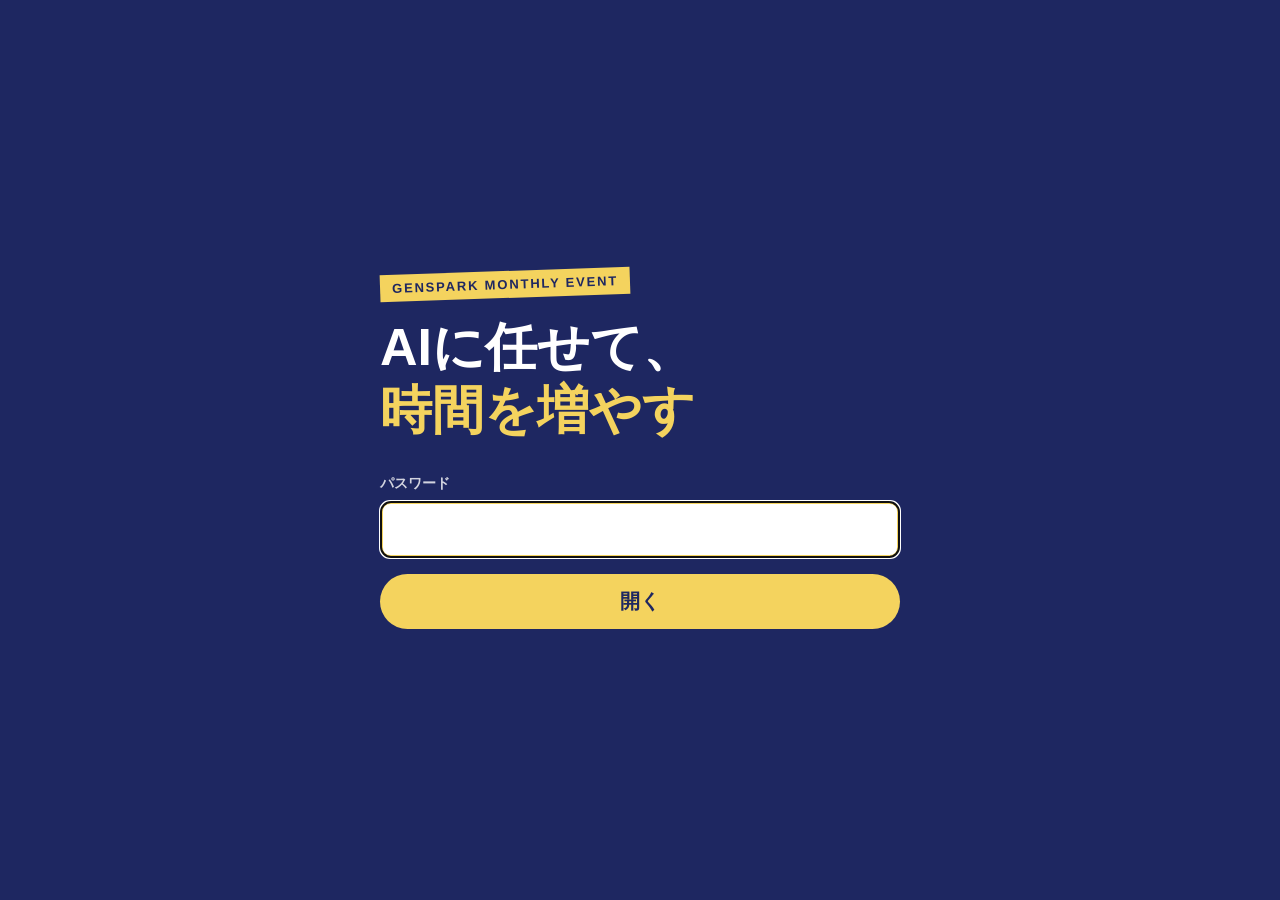
==== index.html @ a87f59c0 "Genspark月例イベント登壇スライド（パスワード付き） Co-Authored-By: Claude Opus 5 <noreply@anthropic.com>" ====
<!doctype html>
<html lang="ja">
<head>
<meta name="robots" content="noindex,nofollow">
<meta charset="utf-8">
<meta name="viewport" content="width=device-width, initial-scale=1">
<title>AIに任せて、時間を増やす｜Genspark月例イベント</title>
<link rel="stylesheet" href="css07/deck07.css">
<link rel="stylesheet" href="design.css">
</head>
<body>
<div class="deck-nav">
  <button type="button" data-prev>◀</button>
  <button type="button" data-next>▶</button>
  <select data-jump aria-label="jump"><option value="0">01</option><option value="1">02</option><option value="2">03</option><option value="3">04</option><option value="4">05</option><option value="5">06</option><option value="6">07</option><option value="7">08</option><option value="8">09</option><option value="9">10</option><option value="10">11</option><option value="11">12</option><option value="12">13</option><option value="13">14</option><option value="14">15</option><option value="15">16</option><option value="16">17</option><option value="17">18</option><option value="18">19</option><option value="19">20</option></select>
</div>
<div class="deck-stage"></div>
<div id="gate">
  <form id="gate-form" autocomplete="off">
    <div class="g-kick">GENSPARK MONTHLY EVENT</div>
    <div class="g-ttl">AIに任せて、<br><span>時間を増やす</span></div>
    <label for="gate-pw">パスワード</label>
    <input id="gate-pw" type="password" autofocus>
    <button type="submit">開く</button>
    <div id="gate-err">パスワードが違います</div>
  </form>
</div>
<style>
#gate{position:fixed;inset:0;z-index:500;display:grid;place-items:center;background:#1E2761;color:#fff;
  font-family:"YuGothic","Yu Gothic","Hiragino Sans","Noto Sans JP",sans-serif}
#gate-form{width:min(90vw,520px)}
.g-kick{display:inline-block;background:#F4D35E;color:#1E2761;font-weight:900;letter-spacing:.14em;font-size:13px;padding:6px 12px;transform:rotate(-2deg)}
.g-ttl{font-size:clamp(32px,6vw,52px);font-weight:900;line-height:1.2;margin:18px 0 34px}
.g-ttl span{color:#F4D35E}
#gate label{display:block;font-weight:800;font-size:14px;margin-bottom:8px;opacity:.8}
#gate input{width:100%;font-size:20px;padding:14px 16px;border:3px solid #F4D35E;border-radius:10px;background:#fff;color:#1E2761}
#gate button{margin-top:16px;width:100%;font-size:20px;font-weight:900;padding:14px;border:0;border-radius:999px;background:#F4D35E;color:#1E2761;cursor:pointer}
#gate-err{display:none;margin-top:14px;color:#F4D35E;font-weight:800}
@media (hover:none){.deck-nav{opacity:.6}}
</style>
<script>
(() => {
  const D = {salt:"a1FBjMDdCu2146v8kVG2rA==", iv:"gxTK8STrik3hUiZM", ct:"AzX9qc5IRgq6IquRNAJ34In4SsbO4jMNXMp9yZJofMHM4SUHul6kMDeP3iqFh7zAsK/hkiRRPQtfEgvNDePWHXXth3qJ6oQDYRVVAcEWpDvYN+VV031hxsknoteodsnD8VFTiapNuLGRm9NlCoMRIhVQkTzBtXEhaQM/0x15Tip3fDv0BznYjJmP4kmcrzEqDfyaJR0sSpHvBl7NJGG8Tfj8Gjz3+ZQYLSoodkeoWicoM9UlPxsafqVuCXsAJOB9Qn/J9KuW18hgo1HAAxrQAZJbcsmkM6WKYO7yNCPC+oLGR8MTGtUAbvnrOKrmHHknYBlV+c8RCDBj3YIC0NHKOslh2VUoaeoLtJvu3FIcEwFBnUMVHI498BAvx8HBO3K3UzKVGd0ZtBTWVAwlRpaACFh/ko1upEJCBLv2wcRzRlqNnQZQdhtYlcNP+znmCPg9Mv24vmsX8VbyOydegKxx8GJ4Ef/nfRhKSQ079Tqp3xB7eH0FNaFpHNuj2ns/m2DwUenyTSPzdKWMoPGvr3of6fORrzPKGnn0M26qzZG4TyJIM8BcQjevs2Z/N6rE3xJrk75GjHi7C/I12u6Low7FX6Q4mLWrIzkslQDh22Fwa0kBbP9mJN5w5AMY3F+4fIHQ68byu+9M453nMijsZT6E0FtWfWTDx+Ldv0JPqPjCJ8vhMEFFQA7KL6txJ2vVdNlSBg7TW/t7S4HYMIboX4iPla485NvsE5UsR375SLquFZbGQd6/4ph3DhXuzXHAM/8rYPo130QrovN7s/[base64]/WcvRuNC5OhYVz7koIJNGTxMf2Xy2TRRAoiC2JeRPwz59XsDCDpHSx7QSVke0NQO9N9/ZsbMJOFMbm+qXJZ7nxjPUMNRYkjCtDm3/F46JSWj9+94ensYZ9dwI0pciWrOSIAY7Jn5qkIyTqBD2M5uK6FYlPdde+m3iLcLEtprnj8MxETsDJLrcs6tsVwyId0xX0n/l4kMzMpdASSETSCw8X7dMltrbalMfQAaPRUqQscwQWwmNJs5lkdF63qrNvLNm6JmjZqjnP0qh8ghE1eTeHkJrkuG7rw1Kfen05W58V3tz0M3p/jYPp4y7/BHdM7A6lbQqpQAaC5nZfE/4LbhyCpMdsaZkKmo4jwfnCBZxP85EcqM38Erm7no0fknsngOpXm1cxbnstcsKTXwRO2avgAUO0ptUCbgHC+mt8Qhl5UspMv01ukkFgwvJ6ugbHaKHeA0nnvJk4mLl0i2QyHxODCC8y+xO/kRrNS7qFoCtcdNbX5frW4ts90uqXgniHYZ4Jj0InuKvXe2klY+9E68zCfkybhRifR+lnJAO0/GT0XKkTiKTFyRLyQ5JoPbn9vfMxT422N4Tve7mYMc8ejamJjS/2CroSjMevDAoHQlZI0gCL25lpW9ccocrlQJgo8S9y3ak4/cWbS71ADkSoZ4DbER84bTv/MELFOvxlHbD3pakr/lL5PllFPxXIJlwkitGMemNvopBfbrQZBMHz0eKmL9J4PI5brdiyN8XdL25oPfJeCS2+zEa+xiNM3j8A5qFxK0AxQTan7YaXk+WIJ8jGJeHFIgQ9SVOp7GXX3WH2ToM1ctfgyBlH/u32MduTBL1EED06TX1Y60UyeLsda2Xk7+SEQq/M1gAnai9PVYttDd6otdVxIHGtR9gs1EyozU4tTsbChkhmZ55xEajyscW6Z/cuEno6snXaPDaHHpIkVZfwnr+EJndEg2Dwlskso/[base64]/tTqSnC4ZfxjTq3+KLDzQBYTqiisnQXab6fCSFPwdwujAISaahNFurEKWVOFy+FgpepIffxO7+kYUcikEo+IgoaXvt8qw+nmU5mQM/CHQPkEWdGFgfW+KGVnzmINjkFBl6EWOw4JfvQ1M7HMBUiaUCiNo3tg5KkMclYWJ7cg1dhQqI+wZlk8FUcs10+BpOCgwQUm4mwv/M9Ly+WXSGPXUzjYCeGzf+KDeOOD3/JNL/oMddfyi+/f0HNfhQsIXEcQi9kXCA8Q9/z7UnLvpmT2urE7CDHF2TMoYGL42F8fPpRQYCx838YTP9jAE0YovFrJ0fFqhOulHQGeBmV9/PRMDvU2i7QDhTGLT/hJXYLATRNI6a6ML5Xw1exMC7TWxE3mBo7obEGqT+P8VE+hSvJt0PJteYXojqvYtjkIqsoYWIzafeecI9EvpHSBqDyUup2y1LNfjiUKoCzEq+zTvQdv4O6EYKFh/yeL1d6vN2YHUt3VJXz7II6R69QLPQxw9tou1ZAoJsDdmEIErMLA5sWPfsxSnhbcUT/9lQe7NhhQDnYH5oJplE/0TSChP5v7bvxEbRP+uwkCysPpaeWyk4j90godHN8cmqO+RwXZ7t+tHhW1ndTmXeRupZbPpG03caMkdUV+J1aRhNTpNMn5UHKOQjNAf7sRHGRzJjRDkE3Dd7fn8cvgDy3KrHS3DK7TOmJseIttfFFGR3h9nr4P7d5BQkU/8Cy5AA/Px95fbGNEVEmW6+20hCY67dc31qRi0fey7dFh4CYD6Rmbh0HNGhhFTtwebL5qRUr24SVWn0t4bjaU+Jn7BniIw7DUgnmAUgj2rnL7TZrqrXvNxGxiAkjTsDbZ70ZwE5Hym7RbMxbHG/GGUk5z0XDlmqOGboWzIeZdYrCZdYay7hjj4LPsqLHRjBNuCqfMV/2H4JAus9jnBDsX5bJTkdQqrSvMxitN65znFxcCrh2V3HCb3fOky5u78ETGjfBdKZi78Svz9l8NKbBIIzwbHym/pd2QI8A/dhb5oinXZGkNDkj2cBLbfYijTjvccfls512NT/pNmOUCofHUrLLCzHW8vpbuSqoYmR2gu7VKrUESBA/w5hFnm+bapdvuBmJ5q1SJR93m+g3KIf5tj5f6YrkGySwPs/pxvQg8DtZ2X8VdlmpNsfSzJENOZNIqNoc66P80S1kftqVMeT318cqgb9bHrG8T5YMqn8KERxN8tR7+Px2CZUWGj/7Zbh3W4fJgXrfMYine30kYC7B+vR06G0ZeAl+6CcLkEMLiUtvRYMxfCgdaPvtP+zL7sLEFT4gxMkgevNUbI1QwaC52ozHsCHI+bbf/5FfVvVsytlKe89aFydV3hxCJY7hK0B6SD/+LkToPTbqOg8Yk04U8vJ8Bivs3mqsiStQwFL2FpFqIOCk2JBLSn6Om2x/hAJoNgk6ptMJj1EYXfv0DNEow5eWI/wE+9bu0WEvdToW7lHfGaN6M9sJwCtKoWLZLvzSVhPUu8Rb+ONNUZFE9Z2lA57USETT2xuQUCVVB39p3INpcyBciAw2Ply3OGnkUh9X9MJ8CoKsy0G/55B48UQwqnsliSUnZt/Pif6EaTCIMX7drsMVifGIMwPJ8ff4xQ6VBqCZ1zx+m6S0D7M76k8qbOis29xi868PzFyN3qmOpdHBNYUghx9olxzEsmn8/mZLCUKaEmbMWmI5hyvAUZJoQa61M76y/nSKrVNVOmh2LQsFBrZUq2ZOysJIt1UjCqC7TSFmmI7OwieuB53WRgf1H5SMuT4C7jf/xUpVgIirElsvdsam5nLxbPdwQrJHDJ011nsGpuUnZkVK64YZEgVszg3CDOW/sw/eznsZZBBfdcVXv9qYKJr2Pg2VRBfD2sbRI7I1XUclXKwErvWVAS/husCGNBkLhKgk3XQTsSzH7PINNMat1RpeFUf3wXw9CNJzIEUX+tiQBObyp4g9XSu9IKC+dxm57ly5SVGIOpoAm83iCK655RRcDYJrE/Y/W1/2Khc1Ti1rbiiRHmZhPEJlHWWvzh47mMsbz1SMwIZT+sy85TyluH8MBdacM/qx9U7mFf2Gw0u0GfPRDd7AXLDLMyQ3TQ/3l1mXjabAu3MGHUNsn+Bzmfl2Z5U+hOM6NGJNFkT4jEAWKX0gxiCHZqHI4+UqEuV1aQ3RO58yIM7JOiGJvtBLFaebI2lDgk2ccMk944/2UpVMrUq1jldmKAblLcqxeLGqg9mQg6v9MGuL3QIJfkvB4QiZscZTj5PaJi1XxlbEvvgUhZqyw1uCs/vjDighyNtvMpz50XuO002qHU3oy2xHJJVM5+7WhvJiRlvjKEYH1r+qBvspaXf6Xlh8BSQGNwnTleCzI7pnObQSmgn0DHqmU7H51IZSLU4pn5Hp2W9BhqzjluYM7c9EQoAAV9Ky+qOVEwrLYqKjLOmqyifU6AzT3yK3gCJfOfPNa0PuOEAcOsQDFpw5sbV/GOkQYlZPdEfVK5ExhLod2T2DE6vygAKJhWcuao/lvw0htMdeOHWmPafPPPPK7KOQJAk5EsANrvN1ChCQpC21QN92J5Bv1ifLQ5nNnA66M/hWuQb4yHM73RkhAV1ug9t0IV2LHARutTAEJCnfiPzXpEES1FKyE2YCLoKlfWZ+2zJrn40zgDcqCOMEGKV1efjXcet72GZo6pi7y4K+ckVNnshVL2r08lEaFDrcmATywbn5KsfTMN6dysGp9JPWonrAp8Rh/7LNbIRBkU8lMnqhWhq/2vO7IObqIiCtDn0HKnET/kk06ulZqe6nIvUjpznyRZRgWLvmA8DzWaxdi0GUUFI379cIEG5yr7q/[base64]/PsQ14Itywtaf7IBb0WTfliToFjzDqcKXm3A9sk4W4RngYTawpchQGL4Dv45giQq3bn613gkQmsr4S5+TV2W1nNari8ZldKo6/VDyTX4d4NIt/kjxT/7PC8tD2K/ZMOv5LrwMGGB++Bb3pR/LfR9MQhmBNtJkezExm/CsiC1qCFEj4/BRmlTPQXrBzkbe6kNn/Aaisk+C6PBeRtkTRFm7uTODEzvcNNL3/5UZHvos8fixLTuFH1+p6/YN97woC+NlleBw32lcrscoVjCTD1h4mTtATjp3PgwNhm0W2912NHROYgRQhZyn+fOR2MN6IxHTVajKu+8HgsJpyHoZIMFPQHb9ZxAD/hDSnalp0CjHq6FmnBXRf/zbPRbUw+STH3eWbuWCTeFV2hI0lR2lG2XtyS8M5Psiz3HaWHC71EskSerTiC6pYYAO4jEKp99D+aycPsElE/NIm69r/YVq0VuVMr+q9nC49SVwx79E6DRo4U7lkX98GUz6zXSv3m+oDong5odUO65Fh44caIE2SrOKFdQ8ZsdT0jIedOyPwyxbK2nGYzA28WHTDVR87IfWNDprHNLyOxdoXSALag02GlMwJ+fjfHSIjknBIVRP30NCRyieEztMjcAYZbqq1/DQMe4bqY6f+wYcG28JNGVSRALdfmrHW0B0aGUaeewQhqpEjhZmC7ORKKtvEH70jlO6Yy7WjJSZvRXN6UMAOXghR6zgBAEweK4KFn/fsh6dLP16XtEGsvgu7J7Q11eemkq9QQYHgmO9ut1TcbwQJVOZgzCZwoB9mmhQ2zqUhVrIrKP0oDh0k+1tVqSBAGTFJ1CONv28EwIFFh+tKgsIy4AgchimooD1T8JqH0Rwl8ksqq7jUQCarwSyiSK7uClUxrL4PW2DHTYA3RyiaxEBVj7KUquVY8lKfZ5HbJAkofVsd/TPeOyxaWajUFHvWiKscGPjndgbzNuMb0pV8cFdS3IWGPmvxNf8rFDMMRLhk2VW1QU1ZnFer9H+Q0dRl1gSIk/Fij5Cv8W6BpUYxqSTDAhjSpZpgI3d+avr8d9NRxYOhLU/npimu8ENtOcduvrb9/nxTVi7amYzg+cUajpf5CJ6X8HqCGoorZyqBEGnSkeMUYug0pH3CSRNMMC+00c+Z8keBj+QC7179BFeFBQoS9UxDJWX1SrunAqWZVRshGZdVQL16sTgJs5cCKGuw9ZH+/3vjDknNyvT+Iv/IGJA1GQl/ctl4sjvb9vPt+nOBWA3a+EiH400HeBjGzmh7BR7mKrusj6KODYZkRb1r1S8WbMOMD8AVbA8eVGraCoubivz8DD3qXzvsqDY8v20okrDnNL6gJaTDiI+otLZ/no8erpQmh5q4cSFm+32/SfG1tlErHgPdsSCSenKMqBhZHTWks0rRjwMXpExIUY2mLUH0zLIHvfDH/AdxinX50Q4ofje+6FBIgWbezIPlaxtMg153EIvMaXZld9S6Jbwf88kRn19AOGAYDwHb1GVJafmUionk9L/pmPAuPchMadi42c/7iXyAbyE93AvCiOeoIHC0tMYX9ze23IGm7h/S5oAA9iHfHSIjF5v4HSW1tHzP0K0rj1cUDo0ZydHeC3XT8Eq/w7sJhnTjYsYHJa8BaTOR0VJhj++dQAN6uMpV5gO76oxaG2fPZxG6oaYc2pI1CNGcNHOCJ6p9K2C8gLG7HTR7GDeHKUh8ncWw1L/BYICi7huuSYYZv4sBB7Jz9j/zhNJz7fgrW9rgIrKDayrGh7VeEmUKmu/byhUtAE0v1P1TTcaF6inkx3wjp2fqdWugLWKb4dTEkTL7ExGoZKM6M1FCT7J8jBrx4Ep9qptrMnYCGgXgrIVvVkAP5YTdEG2ZPskYobb0RS6Ht1eizRrOwv4XM/OI1H3Q4qFzWr/r8Co6+DRGiyqKsjrE4OTBww8ZXOq4CQEUri+UbkcPPvFyXtXt/5Bwjg9/C+tOp+AKktdZF08d5pAQELk5SiC5W4DCuFrgRzU5l9PuOs79PLV1Ail62ycn92avFkBPLodWo8uVdtfpjoVpPV45BP6/wiLk2TEMXT07QgskNIIuXCUT/HvPkJ0qQEqU4rRPApscpjkiJfYT3BIktzTSyOZlakIs2R2G9R0Jtg4+jqDXb/QMQ195syPLCVB5mHycvLO+YiK0amleMLzQaAh1FDj74f7NNZOiUgvtTspIQ3Ix/dOxLewFhj/rh131upoDgEn91yffMe4ZI3rEFaMY/[base64]/ZxlIOXyNUwvoesz7m5vXdenjip1P9vIltBRZjgZC1CqjidTREBdHPtTvk6OEPnwt8qwZJUSUSi41Ah6UF7axUkiQ9SAdb4BANljvfSJufbtM2K/qH+rucRY32oaOtzV10fQoWrzIEov0Ro+7ctraRSD5zU4hHRWx+LNxB05JOJt+bH2uArFIrnxppDObpmd2ZPld54nacJz4WvpHUQ1hMHvz3111bXLDM0g3brlGbnVVHCJnnG3W2G2HlKMmJfB5QQJ/[base64]/mvPAYhPIBb658ee3FK9HNHjxn0FMYeNuUoWXO2t7XXX2M30ZJPjpgw99lpQKuGZGrBKzehDq4eZj8YvQTLAoQFk3Y+Oex8go12bFGjpHfhnb1ZFJyRbrN225GbVyJ83FqJBs2WdKbu83uD34PKSiIevp22bNnVYBAzf64l1vn3oIuXwst6Q0nsQ2vUO+NapzqcJfU/9YlNsEd888jKbeAiCVHp3sJMYEZhbnWvltPdLSB93rIRdS9RgpTwy/S0eSwVUZuc2VQ0isiUEwOKrm37SI2V1WeXXQqALiTk0PUczVKFJhu5YX2Uq1yEaUCYC9lNgrXIEZY1XXYLmCFSWO9Lk5uxowSlFfwbisyORv3S6xRf7wsJGkYv/06Yu1Ts7+7xJTJK/Le+Q6vLoQnwwo+O4FUW04DfulWHipGaJ/g4lwEadM0jqe9yhwf3MIKpK3TO8axcfILLiyWqymwSxkVNGoYivnjc+V5RXizMCVKkyhoNUhricPC8KNzMc/U+0YvD1CH7RRVYWaGOu18yksyPIzsGVk9YrYwYwEOFG8sswSzV3HTi6NL0g5+AfJ8r5Q9BvNt9omxqUu06DdBXco5CeIUnjdX/[base64]/Dzv0rQE7G1E/tKaNp1iZ02ywVV1X6owz/TKiZsiXmgbBxMKa/1vqhUgXdtIP7O63HCJkOE04Wn2F4Gnb4QeDR22A6j5ztRuMh8D55oeaxP1j2XUdoNPtsuKT97tdk2qvGuzP3mR4aIUfXuVfRQ2C1h/g/nIKRzAuJl+LtpGBN37DtP0gmpj0mI5Eb/IrLnT2BLG8ca39I9OoOsTPp3kGj024r4fJkVN8hp8UodhC8qb/3cnqOjc5LuWienZ5MlKppUSOu+XLVzboxOni0QDRv0JncXWnc690DXTV5LyU+1+FoMh6mYsOgaikbtfS2FM1FrOPZ2hYeusfuI+7m2jUjHDdHtQ7eqKeBeQhjl+jEknBnXRT7221j7T/rxvziGlg5/4XjMAhqdA2oIYUuAO/[base64]/jIvuxVWBYdh+fcOUVknqBT2Zn74Uu573kABT2A37jfl3+kQx0HPUKXW2UT+xCNRgYXa/hqancEJO7lPC+7MbwlOdXDLTqI/tr+zx74LPO/Uqb157QzIzmkxLFOvTdYWBJgUsoHJjCXfvLXL8l0L5qcWCXQAp70cBdc0mIPYEyuRf08gCtBWa9/4w+JhHJo0PHFNr3tCL8ha+VDu0YLMfDKmQnL17JWSJGb2EFaqllYdfmLcmRKZFAsBNu43VuMOF5fSbrFeZjrZflT2YmNBlSqiP/tAfAs2LrhU6dUjnoru5+5olbOey3O4b/vQzAhNnx7z1qQnqfjBo7LbUPjH1Svt4MM54X7Uqzjxu1Elrh8rM7rurT5klcT7opi21RBWukqje5Tsyp9Q45MzmIbCY0iFHUcG05RupuRvO1U7Ykv/EkhsWTLj5LQobQL/eHXDYbXICdF7FKuCsOtticSuug81NSxmLuHSLF0eUNBQWzXFnBFNKCRQKcgag3sV/amUJ3ZKYB7vSbvc4ZV12OrYItqYKmw4LHJAGugin71lO3ku0nWyyyETLEUKy4eKwYfXF14QrHptrsajSsaaV+ddIw2oLbDs0hVuc0GLv3nOfunOVAQMdJV20pNoJ7kOzhXa8cbQpNg+/u/3i8acPRcdV3/4x3Zwnz79bg4sZxnb3dSxqWYPomZQBvJDL4RPZF0oWPpLwWO29GejiILsATTETcha08gJaZLp+rDZBThCR79UosqyQIOEm2ps5km9zQLuiLkEiF3xkxmATUhb0wDZmq+Vp/Gz3GsPfJycHuERZtmawicT21EtR6fUM/xxnlf7j2czIXODxwDeBD3jh0omntsh4K8fPd8Cftg9ZL1LFQey6Gj7V4Wrru187HiwrOrkcsYma/B/OI/zlpXHtpdZil5ztCUB3ZyTNO97XAhkY9nATrDfRIGvcW4Ppvn1bM1txN8XdXaFpqp/429as06aT/8jrPo89kauGjth6Q55ik/mVNdrqKBP5nwB/ih7X+7N54gshy7Xu+KJIX3/aHAtdPxklhavNikvJfWZWoXq4FrjuvgaNCsbQykcb7EEGRZTnJ0L9itLbAhyNXlRwlmf/SWiY4r2jEVC1VqJOeSjoWf2ZZH7d61Q7uOLOleqHB709n2qtRhYoERd+DXlYHZk43swDhmG1ajKIih1v2CtZgXtXcivv1wtC2pOMBV+Aul8bSu30J/d/MtfmMwL8YYqcl9VITlwg5iY6MOhoA7IhAa79IGNg5U+Y+61B1DkoGYz6G02IO6ENlwlzP75TYyJKr/xw2GXDaePiYr8aaVfiOKH9dPdDP2mlrfMOiDhXUlF+yZB8MvunQGjWNfbcVB3KwmYqeZL20Bw5c+m85w0a70UjoWRuYLWGMgTXwP3dPRVzjzd2F3BaoJR3FfHiPiIWZCjjghhLMi5eb2ZPfb+ZhDknSN1I2EzWMxmb659TxinTg7sbKEN1S92f81ciX/bzWxRR9BTyg4W4qxZUd0T3KXE0T9urc2PUk9zpaQoaJCQQP3N8CDs4vfgE5B00hDFW+PubXTXSksERqtvoV6ML3NA/ICvCIFERATPWmuqOBi00FkO71VH0uXyOVjIoVIRHL5nHEJQKDxDnNNEn/KtNCyKcI3y9RQP/KcVmd9lUGM9U6I1fUDYtZ8SEzpIvkiLBgq0jZDVoSEHMe2yPu2dqMCj1nQHAO5WEk5jgtJsT8jpr/M1FNAM2zVm/[base64]/mMg9axkJknxxj4YEtR9mk6+KuB6eV8ki6VMOjnAmQTGQbfGZNsh31K97QOGCP4VhCMQGBk4XURQOf9VK9WGicnIhLU7NUx5ydj0sGN30XQ8GCvYJca7Y3AXFvrvCB8STsnahWG9+V6XPm2szsQUfvHpvx/7gIchuZ+2ypY/HXlMMNwF5EZG1QUs3bgZcXs9EP0VLGiN/RTK8D+S/6m/XQg107USQN0nVgC2uGhH05fhzGmvZjMEHzdxqrejv44cs+HqkSK/zbN4fEw0JuUwbxCgt7iH+HAESFX6ecuOQrh6UvvIBMeEatoGNh1p6eNvqfZWAh020m7hB7AdGhNdwT3cO9XodEKntoRHkBR+bLNpZgXGK5DqDE+7Rt/ZMBRW8oYnqXJrx8cXK924P6NZ8u/HzNkK78KgmR2OPiEz0llFUNz9oWjinNYHjep3xPY0iOURnJKNfFA1wfeFpmeGq5/yZQkbyrJrTCPuvRm9CsAlgyd1rlmLMnL4oO4QXRyk8c0kmfXr0Alol3jCLLs9jNeWycvOSpc0iAQZWRJjNeepWLQcdZOdwJ0w78/3DCpfNWhzomu8OJdpgd3BPxek3WLPeIZJrdA+WIbmwWsl424fXX9ZPVa3GAZCN0TgSEBUGQax7ylEmlYAMhtIY6s22Jay2qrLkmrlfN1xKFRBiWQwAChsScxcLCWLGKyrRkE700g0bDQnEoMFgFAKl0bOchCG/YYvISa8LEUjtES+OqHqEcMEec1OI/lCv8BxtaPXYYZAEfOU9Uq+fPbm+s39jgGqsAwCxx09sRD1eUIavKkOkJT0HeKp34IwlUOfAb2K7TJINNp7iG0MZxXbVebSdXyzWLKu80ND0r+nzsO+6DI2bphhM/BMykT+iDS2IzbsvmH+38YI0osFNo4yjJfSs3/s6cjdOvzoZsGR+v3pKu9zFbK1OODNpuoy73bjdQpafV3nJrO6bW0XfsfJRjHdcxMSshLP8vQx9SxgV7MqlLgpAvr5VGCTH5qbnUIva1JGzPaH7cPuBh0dgXLwnQIpxfH3hiJYhaaPhKeKdd1h7PXfRAX1mkk+d91qE9TU8lW/wW7kruOOiP+PJ4TNT659gpkRuQaXHNougGmcWFCQTUIKfZiJd7afkddF9L480FdjMTeuidAoELFgNQQ1H7R/ZZcKyAhqN/AAIkne/vBQmanDGpJlbNNZ0jqWyil3p8esdGJFn7r/wwEdxtV/WqRxO40fDDkkfame2XY8ZFE+4M4GVuHHSPakIznMJ07O39qWRf820z9+m4/fStcDKJESvwhwmX5XeInvRYP0UIA+o/csgC9XHlHeKeWJFuzMVoOW3vVVo4EczbgyIVTDwLXzpRyir3V7ZYAqjSrWpp/tkE/WmOdM5dlCxkkSbWxWzFiQW1oohp9oFIyVNWaE77NSm/ft/[base64]/8HRpWRGsgLyBxiqY7hTsqGEoes8mB/gAT69N5GTxB5Rk88R+0pCN/dW/4w8nF+m6G6Lp5mu8uNXT8G+lR3b9rOg9Goz4hsSE1Jo8A9+FBKYqRRchLW6YaO35IqXUlAQan1k6gRJL/ZVcYcwh+LREHKArLVoX+aS9AYeQerloXkgPato9mNi6klXj2K7TR4JCPn2RkdnrlpiyP7iu0gHHmE1rsKunSpJlZ86KrdgXia8/9p/m5GOqd8l48ykJFrW0iQMO46ZDr2gNTE3Ry/MHvlv2ZwXTAzWkxEdIwNhaxkfZ4i1/iEjX6jLzGpQcyzFuoF6smyZiMWjNG6XvskV9P2rM//nwH4yAWSRWZ9y+mNA7OOhxUBN04FqczvVikjM1PO+fl2xxQRq8hQjAUd/QqFcEEXMEIUus3qI+xK0cZAtzju7xgL9uYrld8T4/YBIpht4zlNQw2JVHI2gsfP60zjmuzjD/pSDONE8GAdiB9PsRQtbU1t2ShUuqqZb705bRnk8EFqkx2JuTtOaj2kkAHoIU8bj2+J1wTd/FCLNZNlZ73DuWV2XDsDeFV0UjR7/hlnmgRt6pafmy9D2Y4IRLEEYUQvLCTsM9f5VzPTuu/g1hcD/mxoNtQ66fDN3aDbzbB4Kz4u4+uImnSRMSTAioWdHP1Vgk4g6VgcFkycTqocEnHmguthtijBppFKCWywp2dezyRhDbsXVqcNdposIItwenizFsGm/P1aHbPheqcd0n0MigObxOSnpCy9moKdtnL1uxy7NQPzlXWDYoTfWGL6Uko47KegR79NsQHaYdHB6kfi49G4OGEnqfX4ExcBz0TtdKxwcG2Igb7wF4W6f8WmeKZVb+TBUuNlkstgVWZy3q4Mo+ip80T1Ws0cTiKvJFFnNXaq1R8eiaOacxyf+wBKU/zEm0nCY8y/OTTEUmJlY4u4FeRO/[base64]/0rWG2W55f76j0B5QIM17NuRVfwcLjPQD8cVdA/bw3Pjqd5O5LKX5TpUWQtsgt2lHWH0tJB6BooVWJ/Tx1Vnxuj7LVzd1MG2DksdMTIHrz1Cqh1Ht0gahfM4FEvK9RIVcIZBUl9871Fhw9Idlxy0n1fAsz7iCq8Qybil5Y/leLCZ9BVoo1NPjJJcwj3rjVwdvc8DCQ3OHK6j/Y5YOEKfva239Ouy2EJWa/F1biEvrICPU2N0DsizoFlMZcZy+euZ5DA9RUZfmetroiFBo3s/8GMvMaMlORDF+zUYS1HMBAb+WLG9JmTkQ7Ip9EzMimEZ1+d6dtyMlG1UQmyQBMc7TXds+CAGUvO/6Jibg3WbI5ndEd+Tw/3Ss4+WqWsrwQIFyXQTOwoBc0JdFYYplyri6TChxKnvXBmPt/XwRDglwBqX2Zsbaf+63E21pzHnJixIMGvCzu0ncjOSyk9ZLD2FM/PUd3i5j2HGjgKf/N1ua3o6m2InmJqqc5/Js0FgqPVQ1MlWTNeAJiNnOdq1zbIiVuKRFzL1VVOyxekTcggzxngOgPtEgtyyxGzk28+LWm+eo7XmKH+C6rYeneE7hfhn7BVlDqI9md0fHI4Qoovpxk5BNtIJ6tWflXPUJqtZDAVjaKTNTZx+tq2HRwRvX91nSSBJd9UZHUhiHNlU1WDdE7ZOIlbVK2lRcRBdxrJ//[base64]/v72ud/NQinC8ud/PadS1k6ZYb/2qsgZpf7I8cjH7WUE+FM4VA8Fq6esC7V/s/pdOn+AX9iVop+KVduTK8ahCx5QY3fKZLjVgw5F+k33n40PZLJi5bpVNBqx2GXrWzeKRl/Dzrl/OPohUun14i6nEDK+tGZ7ft0BRTJN1eWUvP+SuuzTK911tr3/RY8wQ3Tj5Z4fsMWnK71gO1JDndjEU7Zn/q6ACKkSsMIPVPRMMLkDSRlOqgqYX0D+VU6iRNjTTjmjndsHBUojAXmoufLVDZxNFXikcxe8xbEni2sdalk9ow35k9iSiYprJOjMd48X75vQjrF3F/F1486z0q4zvVsjPsSPvZTtSFT0mNEP2tJ0zGoHytklGss/PLy9Ru322xW4p8wsszbOMC6ttAH6A7CvVL+AyQFCDwNSbBqxBpsfpmByAbFqsMv9PfYJW2Hwe9WJfikdhzqt8UUAUDu4F/6pi3tqgc0zPYdlfvkNR9sdHqZxT7aQgbWVbiTxiEeXB889VNtFeRC+UIrm62oX2xRYsbjdmq+0co/72xXiMu3FVTeyhymRLAvDbbhByGRvCCIfG+50vh/[base64]/IGSbC+bpydzMcVdeti7s6YKhpr2ftSUhN+1l+9Nt4Bx2+5LCidsSFgOrjlzZYgmaUZdSC4WFyJYWJRKPL3aiYnfpoAsyEhk2Z+IOucRWiSwTge4Qh+5lNlVxlh1uL6wp6wl66GBxWPpOK6QeTCoxtAqDDj5ChS2tWLW8WfXjcaY7dIK/OiH8b8XbQyquzyJDAmUHCN662OPuCsoV5vsIUt6pRNx4tk5dlVLeTP76thcRX29Q1m5QXqV7e//GeAQgFCn0+cvSY3Q3RuYfuMJ+cTEfPYoJbHMlNl3iXQ1EEKrg2wTVmH+TppMeFBdzd0AyU7pL7V6Kenmxt7t50vkRm3FWsfWIrX5d4IFBRBv+1vyrrJRV/FNtWWMJTRz9A2SwNx39QqtZjgwo5am7MUzi7Zg2nvrMhPWORX69KBwfQtuXO4HuqGm1bLK8xkC+390Czu2BZu1j+EGQ44GXhCgmynuxPwVXxaJxgcvLAbbP/CcWIwR32K0OF1UskSMYIlv5xH6s8PAwrPa0UJW5QFTov34iEVXecO4VzcitvwhGm4Ep1U/XQYMkpiX3JBfoSowtYdHpZq6rNwoyXztL1WmJvr7+2JPeSKjm8t0KQFLpyEOhBdEcj8rOasQ0piHNGkxYBL/EtDIe+3y9VRAWQBHNnpC5MVk50cOPPYgtIygDFBsmAUk9PsHwPn803tW8yPfn8dOwM26ALm8W9fcr2rsKYLNpENHrVoFiu8RVGR54Y2hWxgk1IJHgknYK7hN14MuP7dhdImm8zklkxCcjNLPAtzszFF5CpXXYgb5EAX1TWRetSFkhqki+omkB/Pu0fEDCMDewF81RQQ5XXTe2VVHVnA6G2wuR6CEkNbBjFb/i9H7VD/34TzuLNwHvclfGH1sTrDzEy/TjEDw/d4YVn8E/aknxJNDeQVMWk8ob6c4Aec1kQCRa/4aCQl9a+gzGF0XQtD8SU2xNT6+hidXFNcaXl3fZJslDbrHAC+7puQtuE/3guR8emoJDmAbc7GGfpOULoEanaZFf44rtJxKUz+ObdPtz+rHS+uC5KxnIMLg2N9KccHk8M3LUu2qqPPf16OKWLURW5DZABJpPsC+rgxOqewTv9usx5mf3lmonauG0vKXCEXsaXn1U2oVmI9oJvL/aqqbizF1QhzXN8DOGlqcNRmgub6Gj+1VYvt5CHgh5yy1U0HUiM9VYiStMnE+9L8j2yHU/CTCFSosteDBaNh+BUQFm8oK5h2/[base64]/mM8V7KGBzCPWdZow41tpL63iKVpdM4c6vqeVJaGz3Lpm2CvE+Fm3G1hXwuHAh343jw+7sLuojr7nifcl7ZkU6aSFMXDZL+59R01ghQvgyRldsmfPfRzvfwAFNE8Rw4aTY1V0UbMNGX5j5fACKOXsstgvVspAmPpfk5/fZs7QPJNV+dqV123wJlXNALwVYDkVqCb78SU/pEp+xSKNag2J0gCQwU4y31esupxHY9ZBOixT+z2ke8vQhE5E9aqeHbY6eAuDs2rwleaguPFN98Wz3Iqm1L9oqn7wHcMSNrEF3Ga1l6rYdb4zexBu4vgJx9FY72bgrx3SeeOvlutvn+R+J6qf4BSFZFE0z64WgYmvCbFG6yaI/b9KsrxNB47eWPjxapnPPz41tk8UhLvSfeANR/GeU1ncG3KUffX9aKTXHGlKfX9uj0oTAtQZrRoCz8Fa+BMxSvrmmtYrMJHQnDwmYxqosKwGoWspcMVHUCa0k7hZGTT3kcOnBF9B/8pWWQJDwFdaNvPjmguQV3P4c88HWqBaekIasP8bnNUz/uwZ3vn4ScVSzyKvv1G4+D2vcCdUpd9HgakHNcJAj1OgGgaUg20KVbPf1BRiuFGuU4s32BssClR2UwzdLHG4Jv+qE/2KL9oJoRERRi+9i2Dp17ZZarGkL6TGOSqGI0NVLO85jOofc+OIo4LhMgKONVCDILqJ/d9uiK+TNcO2j8P7e6cDktBh6citN/+CL4CRdMOhDiRXGieov49wp9iAkJrH/Ze3JUEMmdMQPQ7V6dPDY+vclfSeEvRD+JSVNnHTn33k5OIJLSJbCBnaN4Ldv9xhqr3KuVH4CwSucP8eb1+J+M+1ZOin+pNVKlI+D441RAbftah4v/FAH8hExsIyHn3HDGFRdH+VgnNltv5mlHlOmgB823oBb/R5loSIx0DRtLCOam5fXgxLEFoyrWIv3njBzkkIygxnhckraCNC2w8gWb2Iz7gLnRP/KP20YK7iSghfS8kPuqjwLE3DmdiDT8jSyG9ikhyoy+RMR/++xxUAyZZUc2Y1s0pCyuGNxunDrEmv6gjZpV2OAktxfE0fRIyIQf1v4GFcAyVeuWIu4BIb/75xsWrZZU8wjHcxRHsXGA8WVT4w7jvKjotAvanAVTbgfif6NP1gz02/cpVGSXflAikjp0cofMUtl0eejJV2PAQaDPw9Cg+uO+us9XcxExykw98gKM6/oSsSWtfV3JUaMI3RqV3US/z8/3QpPu6EzOX24eVMMNHtjH9WJBn0EHzmBbsI1e2phdS0q0oKx9K9Q/fp9iHXcSnINO6PPQn5k7nPzKJpHrdu3OtG8vyiLtLDy260vkxxNZKP41p+EgX9vVJLsh0vp69jPNHbaIt14qXQVWXpSb82KqX8PO/KUx224Q0ufaEMbf9WnlNHOjwjfHfIa4r/xxYt4J2ub1WGZPNn983X1+d8ObQxMl9+/5/6ZXwt0LwJ54XX2N1e0qYq8dXcPi8ZRu+fJDBPfFBDMSlXb560njt4elkJowfJbgZcbSjb0cVr2553SwRlzJxfiaFarh9Y5/C4st4tapLMGCxjrMpg3agf7TfNse1I7MGlGG+JJs9U/9DSgsN43iQgVXLmAo938tSQeybfJRd//G+rGjKTeyw2vlePiAia5E/RG0rFBw6kSbZL0l4UnLeF+6DaBEyyn7YyoXcwO3kGeewF5G5ZiD8BMr5YGcSM92cp7iGan+49tQ3BPJg9xFNC0En/YRIRjLiCuwQcvbytxOepotddTq+dwTRd+/xjDtD7Zr62BabmWdiuMvRlIBM4Fq1uOevyR1RSaxPx6fZHdBAENkhdsABCX3SvxM1GPRYLZ0P7Jrw/seYx+y74LAqOgGY5EoU7Qee8+SlYSf+UdGisZ7LwlibxTdCVxyGxOj1oDTB/njvfK5HZ0XmkuKtTDt/pu8QCP3WWrITHpecdbqtkvEoHwsqK2uwaZyftTKuKwVNh+LWP+e15tgETFdtFnfcC22cJyEaiiEz8AJFyRpSbQTL2FfuPHK0LZsHIkoauQQqYHGuNtOl0xToRl35m4/8osvCanCXKjxam43s4UYzUXdbofE58cugtRBZtxad3LC+UIX1Ef3jLvBrNvLnqw9AAnUgLEvGh7BnVIF25hrkK38rzSoLcbQ5D6ORxZhRMF14kECMDjXOlRdklwVxhMLOhJTHAMMt2QoKkEvT1ETwuWKRExGvvbYjq8prIU8h28j5K0YKsk5WCKQ/CT2FwAPV5Pt8PSbJvqSsWB4FwFYz4LJt4+4ygBDguafSmsFVwA01uu/S6sw4sGFkj7waTG5vppc4Qh35z69Td2ac31rDSEICGAc6Vg4qXtnIuxinvgzuy5tZhoUD/DpcHgGldZVrE9qDgq2ZmFAq+lyRRvcE84FDT9ZnqwPo/qVeBJpUH79Zvl3OmasvB7wzcLYmIsV0HwkM38TIN/sX4qGenP6jKoACBzA9xzfyHrBN2HkhMkUQ95OON5TTnbaYcFqJ+M6I3mEhIXJL4UNAn12vqmTZPk+sBPbVOz/[base64]/7V4L1m9SjMMrqimrCSrLPzPYJEdthXV1lXBRJekkIW6vB+0axRUnXcHzJTYZEPIjNMzgRxiIvQAyD5ykcaa7ZaCtYRj3+n9jL+0ScXTPCyL3GpIaaPmOkN2Ps/WQyt4C0I6Ov1c7y4EjDkGwAG03tcz1T63S94EiEUp3THmnKw+gvijXNsWL6XYm73pybC3inndx07s+K3tgwauX5M3m3x6l3XkjqzS4d8zNalD1RBtShV6GqebtnMQnnJTjW5xk92bvVR7Rz/6El7ocss8vEWh3e8zTQUTa3+EVekqxDavLCOnwOM+8+dC3B0GQodTTffzZ6JXPgYP3eKyfZh7s74GOHWtuioLGtbh/CFdTcpRxfIWQSJpXnpgzBAjpNsDX6txIWXEufJnyg00AIPZDrU5JW6/PFb6Wgoy5nLDJ5Tne1QfKaTpu8pZhMoUTPVom0Kp5UZP658nZrHAtIDY1hbu3SAJYnfE4Brl6LDEN7uYq8eVqqDEWS66Cd4gqXD8Pfa1fvpm4X+pSsh8eQNGP+2J6aCywxn16iTJiEbLBQeT5sph4UN3AR44G/NBV12Xmrg6CtJOHkhinyeBfGI6BxV9jUjj163Nph0ne3IQowWI7BSwvWOAnNhxgtF0waEOSdcA6MvNB6Padn5U6dxi2FWoJMRv3zH/0UQT40VfaVytWW8smj0JD2lJ7msFIZGnjCGoaZ7w5pvZ+B3mWmnG9Tbzhz18oRtwb2uYC0CZtjHIGNfg0vTEarKwXrpyoIXTrDVTA3x5xT8E0AMyvt3YCF3YLoJae7p2B9uHkmAJz/42lmE7JX9IEqiPz/KnVIBb/ouM0B7v9UwGDg9tv0gfdZdlQs4eEl6x1aoXlaNU8/24jfj4YfzzzTKqtslzjXXs99i41UKTEkocJToZpjDNYGLcbLFPGyjwdCzM0h0bXJAuLhByKgbZIVoaqIcmLn5vSMCsRTB2QJ6eq/g5SR/qdboLL4x9HJxhKUk4IDtJblI2IhDD3Bbxzo6dkQIZW7gmbKDrNT6Owywl/Pbbz1CopCc4THkHdLQsbVcO+c1V9/LL79sdOM6IxZRhDplniWVQqldgqtOStE1NYEZj6R114q496cvsaDFTN48N15+BoYxk68LpaPOivOkoBsqxamkydp+KnCfPNs5E5Gs3bi31epcKy4zfYqVBMz4gojpFHV4fn1jIHwcadooqFx2w0eolgZaVhT7IFilKikfeSJYUJ7/40FLs8MbDbqgYYTcb0NGFw9dTsdtmTohUnXdn6PmW9xWBogBw0oyYVrgIElXFkB026PXqVjgG+zwY1D3CJP249BTAtkz+lQlvT5vzt8/GrNQXixq274VJwYDIAnUQeGt+v+7OHlQTGhgRchPjrWcp7wivy3bnn7SDQ3HbpD41bs8PpWC81+AXlapn+h5C58OafChu3745AxA/Seh1hi26I85VQOT98iszbvWn2xxx6NX+ujAlFbFy66Il+a4EHkShGth9CApDY5WUt2fWkkt/S2l5njD3Exxr2+elAsojgfjXZ6AIBLtried40B7InHO7E7jcafcj4yx7kPyHzXhUfPeTNqrIDypSlfMOeQ1M2AEKsG46/g7yPu8jtBwTcddG11TuaCWQj33CTqx1OAM+7ymOMNgKP/HvsO7kWbmyyRT+eCSD8rQ7Q1JUKk4ThnWiMlEyQpBHaOd1jvWrIx/YoNlE9rbCL9hnCyq5J6oMMN2hoJKoaH5uCgHWi6iu9DBxo+VlHsq8ZHh5vWJH2aBEah2zmMatpAF639gtEedLYB1wF9WIDRwpTqsS9gl66Pbm6VxEG5o8yEcft4mTcKpeHkWmXWeWhpeUvyHaPuFnTyOTW2kKXBAT4jXqVMwRt2SNWtDmrtr3/HMscvzr/332ENcDVeO3LXhq189Jj+rJl24wYLdXbhz0nLgAIRfwkzL6bVsn0vqYALJ9tUzYdBNeSnB93Yxs+QuOIqbbQU7wGytk3HCqiu2jWs5uLi+wHFfsa+XCeGXcamUnpuzG5Pc3r6PM0Wjx3ebH8UzXpFUu5mUq3vw/hveZ/471A3fKqwzN0QClfsRknN8iZ71gielrxBgXUYL8g4gnoSlujyWxGfL6pynKl6J3gNZAgGIV7nciVzfZ3s0qUBo+yAx++w1ulMtiGMNrJnRKWmyoIu+u39GqMxgaaq7lGMdzCHfEDY4yqQqlNd94dJGXXqevcK/WiMlKkdhGoYIlPjDiJHGzzQZuBEqmxltJk2i4ebQ9qgIbqkJIhLti+Moi4ARiZliJezTaTazlNVOjLbw/ZYWSVgps88tYi1p+UV1eisAn0BEEt3jsRd41POs3nyCtMWHs3NwjXrhr5wMEeHc3mAyGf+Ra29NvOlZEkkf5ulzc0DkOrpS9jTPA0lnYJfejiLWSYemnxsx9evM2fJYlZm3BO4dsp4rijxdTl09ZrcexJqBgKA4Sy/0un542pkvEeSrNz2TSftT77vLciLECxQBswdYv1hxKEcDMVJpHs79rn1ud1eYzdeRL3DhUKmXiOIiwkymchLlP0D4XHebm2yxw5Yavcx5/H4Ah/vyPusRE9lu1MRgcvL1GJACo+MAscEkOYGlddnS8pXs02CEwUPDstpu+A+X7CppnRkkkCrP41HptWDDIJs5b6Q/Lt/hKscZ07EdlpAhDLHz7vGh+TkBjGpVWcQ6V7ymaNTFLBD79XePk0nZaA9g4FHoCaLQzZbX38seRCuzpuCzDl+xRy1XzyQY5EopsLQmlmqh5X+BpUZd9VWodi7zCRP17qU9CGSoLN7/7TOr8Ets8tTGObv3DmlLy7NHoGKDl/wMYvVpBIxfK3Sv9QIZmamtwLyY2qZ/dTvX8TT4CzpkCKobXN6bnIElj4cyU8kZlHszGy39FVyjAh5fSQlNtDeXT+Y1N3QphmklsGe9QkQeSO0hMJ4/u0HPoWP0y3twRnu2olrr9dJXumqidot7V194IABArFeQizageUrOn1m3EZKKsc3ent/FuPkkjteGh2Tq0PU8OANlMVPGwJm0t/EP76IETafW0BxgdGpM6cLBIk5z6CGFGpTKiMzfqlVENWjy+wc6ScgsSR29aCdh36lmPZ6xnADhj89sihl1RRfa0En7NuYyWEJ3K9R88yKB2PRj0GIwADgPTnqj011Ka/ORpd95NicazRl8w8aDJV/AEcVleq12IZLb9IeO7+3VZxzXdbkVWC91xjzKKhBHGvcWfmOAFmgAPEJ6ZkQSTz8zK6shhXaAe/i90xJ6X4vPGRECZ8wv01MKrMpPOPkBEt4LmCAHJ4fKBjgPnZMySvXhy5cP3k+xNqhhGcFP9yDrnuEcUgwN+s7xDKzk3Xc+gZerws+xp3Hb6azrku+DOU/iuLnf2d5p4hK5G4U14NVP+Tj06RAj44xUKdjJwU9cgARLaN4sFlEnPdwv1WAx8q8X1jz2vY9iA2pwkAIdfg4Ig7dAC7O0+9WjWEre8EW9G+5yoqUPWlJpAk5Q+gJRq4uit+3gqVj/rmbNwoZO7x3aZREDOE2fB0K8O5HGuy8JSZ4UB13sW2xU4gaxGx0SCgf7+ah0ONaDodIiK/gWTlyjXYsMdwX3bZxUNMiiT8NDjmLNH1kYoFypZtYgFGhV9CJtar0Eq3Cb7UUxi6EKFmMT/GCNPuw/xEzix4CX7jH+Tsp2aMX++YIlYFeFs8e1i9Yaa+0qKl2U3CKdTWEIgNXmzYUde31V5C/qSGuII5wjN8okibxNPX+8sf1aoSA3VIjACpHWBAKWjvyaTwjz9IIOodf228JAFtsMwrD/t/2dVf9Lz1JcW+Tiz7MQsznqfaT/gbadwKUlLsmz+8TeTtutyj/v3T55dLkyLs/q2i/[base64]/b6ho9Ji7Tz4KbsBUD+Z1po7IlFp+ciRaCTyz1LzvTGoVQPT2slOMkhz3xSl/hfa2fbIn3avn6X2vr5MJbMLe6s3vFG7POD/niXNsQtnY0QSdBWAT88eC28A81SEJ+ZSlRxVZq8xH2L7sHjkzKUWXtDnFCXi1h2vtJgOcG2vs0nXrjkihMEWdmCZwgdJHFCTEBx3HAgkqV5Ho7xy0fz7qAeJlz2/b0Na1DJkZb03W5n4tiQ/45qMUrKNWGfWKlWc6nt0Yqo65yyjcGgpUwzKVr8H27Zzyn5O0taKEQd7/4lWv8ev0mZ2H0g+JheGqnjoVldR/m7xK338XQZ2OC2ITTP1+82P65ANTBExnGuclS2Qh0ANCnF55khpBnMUvqcmm37yJuRLsDTosMMLX4wUrSHOpoSPnyKf4YLCZ+GKN9KtIpzPJ5thkA4nnL/nI11mWUcouiNFQt9wVsv9R1c3GVOE21ATsFye+sxOM7Rx4NiPz+VCghCh3Ae5RYLqtBqT+zcki9k+rObZMan4PiZxWFVe28CqZ5li/lEL715BOGyff+CEZH6Y3l2GE5lx9zL2NPc9YwH9+M5jSfsxqjB/i/0HesWK/AxjIXPj+WQWS8sfk23T7BKnYSABFYw5vjBudOTbjzCw7j9P7Z+UplRzOXzLFI/z/FKgOM5hwItEqKWHtvLFs+pDZ+UUwO6TbXSDie2atHT8Y2Ms5cs5yfCcoW70/XVJGNeezD6FS+m0FxaCWYRXZNwNldcxNXmN6hPjA4v3UbiQSgRilgrQilvNOQ1zOUz6EceKxaDRk41hDnJ8PebgqmKYdtznbMHduEhfSM8HN2AP9wQHdL6R9x6ow0tjIMvhYtxGZseFgWwMmjUa79eiR7qMmeDoqS7QvrRls+oohnuJ/60FCxl8xlZwq/SPK1onuFd/TeLVtfF3zoXfrJwIZnmwsIiEs/5D4L+l5w19tlLQLJG4w11CngLQeIjDOx29w2GTaBo4370uLK4mR4bKrw7U9zmi3dmzgzf8SjA1/btZxidWgwpuVQ+8XldAe8xS/oajbmsG7tsnwWRZP+ayHssurI6kUcjsIHjPBUdWL6sR/iZVmqMy0zMV2X3F75kmNMwKdxwNAlPm/8A4Hj605AXZ1GGyEuY/qBwQB8ZmRRLUFPVG4h6UdikG6aCxJdP5qUqfyfhfspi5jMUNMbknVqhyMqyDvgrjgEhqmVKu9ZuWTkipjJXeEq6isk50Dkg9vVefcJ5QwACEMvys81NjSDUn/7jpbStneaFMG5V4MKafar+rxIL8NcMxvbZb8Nuj2y7Vv/STM1Nnd9+klIguni+kTxilsjy+HM+aM81B5PIWMD8l/G6Ug/qfxLVtqP0IKhboHrIn3ZjVCCp6vHCUIroLF0qV+VP7J4NPOWR9rhr2wgpN3eFw/pYAoTUYsmeGwFVOOpP6jNTgUHkpAHIygcIQPVvjBFDXRqKy1/baV5PVe3ueUEpsBDMBfJ8t3lDHpBuc9UOzn2UDHsXLbnf542PKpFaYnQA3KtnmnMJb+fGNAKmA7aZWKKX1QEO3aEDX1kTVAdkoaRRMir2PBI6nxXxytfxAAr8H5q7yGJFhsGNTOXN9SlUQHgfoLKk6Y8SPrWjbNpr/bIf9crJ+Rg1z9b9WdiGoYzSuMXZyeVKXlGFR1jhq/nZucR/ICQ1/CT9Mu4NiNjYzVsgycP8j7a+IZiEEg7r4u/zwg8uNtYxaidGin4/VZaXcPD9KRs+4WekyHBBGBcmZiAm5u/DJejxfKBN9V+x9q0ZHgzn4mXneWfRdcWpHXLC1k5NSx/L2veucAe+ATDZE9Y9CeIAb5msjUYbleS5kAopHeAIjd/wri31TA51bHO2lJizSREi0pbFXg7Bc+Q5BzX96KWEIwH1ODcRcmPPdbMW+S3u0U+f1XCQFLsI1aqr3jk2ocN76LYeoABY1S/ev+pYrh6PHi8rCY0SkcOS1fn/CGvEz2qF7gfeMeVOP3hxT62cXbZ4p+VrxGNLows4CIt1DgY1waAmgV3V555X33h9YfL2GOEXzmk73TmDh9dQ60ebxCeZvZL2ueL3aZZriVxphU04/GVq+6AwiMINVH0j7YUrQYxde0UTBkKbf4rBgBSxJAuOLDtRQmepvTi8KwC4plaY8qbqTyhd36W+Bn3XcXAZyTVEcp3FUr9bJP5yXrko3XhhSR4lkJJWLVrHRFjLrqvM4zC31CWbxUfoG+PpHK30e0R3DYkxRFb7TP69258FT1W8GUodIj/Mex04uliT5XR2EMGRj4cDU+3srmJc6AOdV0tRJD7rZaZ5ogP2ADoV1CTszVNLgxcmXI+wROl8DG2xiYaKiMK2K+/qyIzPK/CKZ9nGYOECK+gLaYpO6/HHpq36fX+UBiGPqQzvk3AH1plilFjpwwbWilz2/w2QEelOBTPXKDCXXf7zlPhGkvDF+N3yEaKlkNeF+KBX41z3C4wLoCTE5YIHfZG4QtM5n2DxUdt91oTg9n1sxYUIFYMvQQOZLeKg2Ndxk1FMxODX9OkDcl0izioxXj0+D7icr26/mGpOiRIJ5wJkiMxeZTD4gKjjq60a65FQ3tQuS7az62FtFQpDLyIzsnfaHM2u++9WqLO+rnRZUSU3RmppU94y9hmXh3js1hm8fOt7hM+5ESFlpJc8d8mNtTQCeB4EszpEz1z0fBO1fZYXzLxO78C+sBOOAUYckzlpx94l/vOCYaD2K67yI6j3+nzBnWWE/psMH4vKsN9vE8W9I7pS8iMAKn2uGU/hTMTXKSPgxWGuNxoSuGiP8QyBf7KN6KUApqsqrNhhgMxhTVqKfjthPx6Lj+C09BFMXU/kGHn379BFcZd2tcfJFwoVXQPHxMJMYuF57+Q2PI0lPWEiT2c+uS6Qoz68BSz1sZgQNcDPO6e34DX+fzZ6uMDAA1E8RBIgZoaZP3CUfPMF/y+mICncdlFm5eTS7JEKgQvCwIcJ1aTiTUOx0/vCiRdhkEOPEYD801yqzlml8OYuwipaSxdQ0EL/WA7QJcmDtbB2tj1lgbYJyQncz36RYOO2hXrz2LwJV2fsuLj1Ynr2ByF8EhPLYjy9zz12f/+I4tZc/GN1oUAQdc266tqGr3GN7Fdwt9zPi8hA7giNTtug06l8jS8Oe04WDDv5gp6xlUP+skb8TvVJ4Y+N0fcKeK7KxTCTBbUHsbN508eTz72Qnb8GG2AGMiK8XaPFVgHfafuqkzyImzzYZ3m3LuV3ySZiEHebeENRFQaZNqG4nMlcq9+11zxGFDKLnlonS9dH8zDWx3lO3Rs/LwlHqsx22L30l9b0zdJGvFr9ExfL3mtc3Wfhb9ulsdoue2qHnV2uR58ZocoNPBhpAtCrBVxg2nP1xeb3hRvKmfzy1MknA73KhHoBnR8Cy8WJYEZxCuI4OvQuR/36MLBUa+kzH+m0LGrZhwshM3chqyUOH5zmDbFw9vCZWGmQNIQUSIh1uYVGRJvr1QY6hnAvqMWEV0db/gLWDIkuqWo5nNYlcSNvzaNzXMzHLmINh9qZgnSMCs9+u+/yJc740QXRX/3/dcbR0cCPFV13pEDZrdzQFbt9HM1dqpkq81qIUOoqKRR8Kp2LStve6pvh1LG/[base64]/SlQKgvewAd4DZzZk9cS+9C6gbgugOed53rIKnoZb05C4RlJoPDICiHcQuzYeerbdtYMwZOB0QJcMDMVSl8AcHd2stBgJrE3FKEGtc45UOjEn3mx19zi57uZtBt4CtLy/ZNyKTBiiLoFYSNMhI7Jsh7i2HgxkffTyMGz4dd+V6tXj59McFPlXzxnb/xJQkdusdjTy2C6QimKwblSIXySnWL8UzvMob0lPAx59Gic7tqbq7oejxHYfLZwYUkG+QvTK2T01APuRexrLKjMYvAYjTOoFHk2/68vb3/shVPK2S09ulUoniCQw0hwTsWxNWJfEM2EleLDKBGQRtYdavTy4HNKi1wkeV79a43Epuigwa9sPrtKk/sLe8kKIPbXnhr8LIUxseHq+hYzXQwHOkwEEi5ylXtJiO2or1YPdAMiME26N6kjbtp5qUJMuHcTkJCeslbrTCLhVFSfpYHm1/+mfdIABJZLweBR2sAVqlWGrlQV468FV5bkQgVVbcIMPQOi6QiXdafioeN5Ab/qekDVZ0DW8xvA3ZzqBPyoEYhEfhV7kRLA9U0qEOo5nAGuve1Tp4BofghTRaAZ3xLz08HB63ebpCK72Saxy02qTA6FSok0OB86V+xG6Bk2XcN0YnS5Xxo13phGQLIQGpOgoYfW4tMypcQIUD1CYVqHBy908rSLI5XO35GcJdARB/[base64]/inqFa70825O16aqVkoHXyYHhs1VkUW7OEV81/K42R3K+Z6P80T4nMjrLQqysCxuMosLI6La5Om86TFokYTKdhWpLTTZhqa6wsPlbqZnzQHYp1OuoJVCCv8HGvTKc4q4FWCOOV9fNNkRq5T9CtaU+Fjzqx4ueRMp4bAyS/GBijjZ2Pw+6HmiAD3x3CksPyHx+xT3yjMki7XTiZPoE6igBqpfFTSj/I1c5STQISbEncmqwbAR0UxV7/RHLACYV5vSzIjFAkj0jr6FUU9YGaHNiXuajr26VuMCbMlZPnhdRXOWKoal1x5jUUOM6aTghgXCFGx6RHWy115xp6WX6mm4RG/SQ37jN5hKwxzIcgle1zu6sjyJPsYXgkQu+BMNLwPoo/[base64]/OXbctFjAvS1Z+zJ5ZP6aOvIWDWKoZlQ75344YAByl0LOC8i+qxT6Ta6Rg9s+RBNejjmXpwJQuLox8JG2KvYYUBx2WTtHIA8qyCd1NcVFXmwk4sKbOIuex8ITAtwaoF0PE6G6QDmoOODdhOY3sYA9hraTJH5sa1X+9zkqqJub/Z17hBt5Ncc8Zf4VIT0PRc0Lf2tP8bNBtka+wTDdqjVIN3Oc7aZEOrurLmP+g2XNWQ5fUWguk1o2SxNiJbcyt7acm5/dloBsckzve/SXXIKHOYKMJQ5OPgzgQTONfuR9mgANkFvn2XfOloBoD/ljaS9Xpfmqjxd4sm9PNWfkALCgWCz4Y3ULybZ6SiPKlKK+CDWGraI0KoeJA3F/F/MC1yttg1biZVa+mQHUHR6ckB0L9YqynXdl5g4PdzPkHZNI5vQ+EAR4H89UNDbuZ2f/0r6VbHqH5Bhvsk+tLyV03OFCnmsSuNQcPwMfSfQZRQ4nqvcxWG70JpvGxNoK1Q0Pr3ZrfP4wxa9vdxaocOmAMOCTJf/ZTPP/s9eoeGNHl8ClA8x+xCCvPd7tSXhsRA0ELnLTlKULdrsGJ8+lomKi6yQs00y6WUPZxPDJd+5MQ2xTb7NIIOiyIj288XyaeFs9JMqEGQ054+u59Lp63nS9KYR24z2h8ru1Top/rHniiJAaKr9xM2ZQzv/yTksUDf8jYJNU0gv3MRNHqv007lhe21CdgUdIgbVcKgX1VzH4UcczSss0rkqy06/91RKQf6HgcwI9CRwVErZrnBURR8hl1vK+hWjV8cwOqnRh0ZzVktw+o8MuHyOQTXpztIQXddTEdMIMSA2u91JoppZB9gHIL4tGbBaUMfyzAbZMUtDKKWIssGHbQe/0rKcZLRNp3ehqfQXXcuU2OJS9k9hvvYr8U7YKhIkQHVn/rIO5xEd9dqNVdsHrYHoglhUFwSsm8cucKFblH3Ug2vkKfjAtbkVLjZ/Jh7v7XwA6n+9rovbNkNHUoCdBYeT8BH4McTKWTo+OxYNaA+vFU2ozF6jyAvcP98w1uThQX9gz2oUMsd3OAjJcBr/OPuS6ZeasyDgPRlCjbyz1BCokM0qCkwePX00aGbYWwYDKTkoTmNqkjoCRSccmir6FFum547mVHZPsmbCO/k0GpFxIqWbsWynF9BEoWY5gMo1glyGf7W7wSIXL2SGij1d8IWbdCyqiFeuwClyh5Rs2UUO3CLirIAiwKf5TejHkxggjQTeyDIzK2aAimSdM46YU61LCNzoyqhwlgePwVtJa5uCH0nykle1W/QAG7DenyNUwmmxOybSK9a+uZiJfVPVYbVrLIu/Z1HaMFCn3GpWNzaHV0O2c8269TlnJQwgqmFcGl+9BtNpZPyKjVEEMMkzmUtHzyMn5450RxMRMeuuWozN8TTsKhONOSmBbhK7DMPowMP/[base64]/wuqZ/noKiwaxufMpmIjsdIudpr1dq6Q3Z6vre53OTLdddlf/7kaWM/NAOPoVP4MUKRe0cwtvJ50t5agXH9sgtjT5y/QMYEmyMyGLG8+osQ1lwY7SudA+CF+VdZtuchtux/yOb6cR6zVxIoQhDBB6T93zLk3M4+Sy7juuu08v1h3fTVjrK8bK0RDdb3VuCPCc6xaYceKhMawCuYQjzQgSWWTFhMkGYK2zDQxyw/gPL9ttrbrEG82iTR+YYvnAj+pAM7IHFgBIh7pbBRi94ixCcXLlWaZ/o7xvhHWidVlwnrFvSnhIo+i3UjK1prbfc7wcvcnTW74oBJ3cnRPAxyBcpJIs5xry4T41yLH0HQBBkPhXKGXaVfLN+/MMFXD06vxiP3FCImSdKna3FSJgt+iayLv4ILY1iTb0MgC6HmUalf/wryxJaQj++qkgkn4znwogudBbw03NrUIklhOu59CDJI4MJOHHPogCyC03JSYZIIj0bOidnzncWSOlvTqGQApwyeX/ZLSqSi0QVX95GfQAKMWagoIq8/GWJZ2v+fQZ4u72slG+7LNviWqw9XllO/OSsjQw3iYw0lZNef4xAqRxvnnJ6BvvJ2gHeNpKAJaj3G1Ai+yUvHd9XmDiq1lwhwrlbGG/ei6GpjM7B4wrfHiV36grW2dRtvjThtsD8BgSXGOLdsS9ihC4gCGVXUoKmG9V76IP5+KSa+Kq9jCRxZzFJFVR2V6LOqZcJSz1qy2EJ3Mad01pK9NA6dqw/UE+P5JF9+uICsl3EJb8xW1pHbEu4+UliIL01RlmPxM+4/olSjtssqYqIx9jsHPMmGecgBIT3gKFYkM55ieh4vw1AgPXFjG3FObxUe0ElNgohvRPMYm6V+Ck0r6rGpgo9ejG28+dE7YdUP9CmVfGu66lvhqF2HlQgeYq2jUYtlYS7QwMwr1nZFPpjTw5CmYS/L0bySwrCbRwPFwxo1BWabivA7Vmpzu8VbSU3kJ5v8Q70KPMgpp8Xik6o+kYG99e9VIZLkN06IQ0BQaFYZY9qpSZ+kecCwsXW6SRDLiw0Wt0ED00/oLtqIvzpkwfAzXDH3gv1M9EEt9/h7nPQzt5pBaK7A4vI6LTrjlRp4ZhUf/iDi9PpFc9dc3hHV6yihaEwn593ArsTEKQfWNId8/kpBQe2AVBZBgvJ1nJJSrjZznMuFqBVPb4kuTWvGd5JeRjphdYrH7fTHcDBc8PrxfSoOONPatfchc5N4CKGGjas/NrGBmMtNOi/atlISJdLan/ojOrbBB148ijD5A9m9mEWOXDn7ltyvAotgYzZcGttq7OeAJnu3+ce42/[base64]/9PpZ6Upvw5sdsr6Ugw1f7h/OU4GWscZVHFJE2rPK3xZdejC/1DP33Q2Z4l4qTirDm/Bg2zvDkzL3qsIf/yWOlxUlJVq+MJlMQZA7RsJpoquEiqsGVqsIpHEC3EFJ8EZrT9l0BMeNRcR+Rk563XEf9lkMDfa2c/se23Nq2cV9KTQrweLvcUc8NaUBDlCdwDmINnddv9RTqMPNx4NSqxJGc7KOkW0NW9jsG82CWqqeSTrtxfQGpsCDkeT0CBgAL2GyAuyEs1UkqNFeeOiXsdFKnK0CEKDSK7tZlyXk8wUSKKHH1TkNhcwuVPUhdb/HHAeOdK/y+DPPnAP1EkHGipEVEvyLPjxykzxM0HJb7s2vapfO4zuIMdTnLEqqpqSdAaqaYwDqG4yFXhbuZ80vm8Qdirl9Su0eim/xlK9C7fgRnzt7BStz1rSfIQS5u+Vc4SMIMAbngM/IGtuB6m2mpTKCaGUYf87adxqT7nmkoUYonsSf1d+X07AuMYlAgNt6TVbfnpYv2kafbHIwaufljIPVgOsHDu/Tqz4X0KLcqJg9q0rcS37rmlAi1W/Rau2VKsANB9AJ7fQG02+GxP7TA17EsUJKnBJ0Yb8l2x8XxARsU+RPe16Zo/w9NrYJgO1YXLj2m7CE2lEfqOv7WmX+a3Xv68/9PtO9z8l2ifAm46ee9wM92+p/9Tlb9b6fL90tAym0nK7gpVqfEjg/FXVxk4Otpt6b30mbvHsc0rCGNeWm21Sy62Cl36oTHiHiryNzYVeiUQcelqZAbgn48A3rg8UDrLqDXbq/iGGHb8riyBWRjJWg6dOSxSS90kSZqBT8xk3dBnBLEPFZgdqgTj6eK63P5MGMqEivSOuPDY66lEerAn2+Kj8t+yqahxNyAZgUbS6nvI4xa9WqRZrcO5wfcD/oqp7TuIbJv6Uc4zZKv3+RzW6lZTxhlx3gBQ1luB5332M6DYk9PF4gy7VPmdaKiV5nKsj2nKHs2aUdNRLZSdxYF7Z5WhSaNE+Z84e/dwU4HHDEVy4v/LyRBb/XiMlQ+OV0kuS0Agj9TmCzwJtyKfSWN1MqzX83Uz/I5pR2gr/V8Mp7hEuGBG/ERvOYsTr5FqjIP8eT+fLN7U7lwKguj3S/t7gNH+x53TvT9y4l7zJwuQ2wuLLCgDypbozk3azQxmFw8e1c5ZdRBpylQSiNMHkQyOP8ZJDsFpf+o7kCbZ+83uyNHAqSfZnXNL7i3EoetGqrqpfPOia8FT91GEli7x7jwLZR3FN5ifXzOS75QqQPhtvQbse8MDST9/AZNmy645t5EB9lBuIeReATmTAYm5cYk0H6b/VMEWo2TxNFy5RxT6VEAzqd3oifadibz2Rk0+2aUWY6iHjaCTZx4CiQ2ggcIWqQX2kvTY6hdPAa6m/+tgkkJGuck+ZCbEJzZEU6mrVaurw1N+EFDIRh9Hv+kngoREe5SpI3U3XK/FrPPFbfZp1PiLLMojq+U5W8Z8BOL/09xfiYaHacbUl81OZIV+QufSjH4KVpYmYEh2fUsQD8j0zyGCooEoVXLkMV6JRI0yPLGdCFV/BMSzj6EPvs6zT2NszeyYk/zoIV2bZs5cEB67R5vy4SrdZI99rJ9k1WY9RIv5tSQZTrxEuDE1PI3ccXC5NKQ3KHeHIFhTIG+C6yAGldQe4ZoC/H8jMb7Cik0ZZhT5rIY0EjEafqeoiBKVuL1+kF4HcbgkJ2fk7NRnBOgG42TMogF0y4eJpBdIRm93wqzQonwBpoOQiR7ccvNiTpQlIaOS7DrpLG+BGxQcd2Pc5RwJTocWKF11G9r+Xs/uDDv4+tWrMBFqrf69xmnLTYQZW54sCkKSSgPpHbCS4zxtWz010Vh5Mhha3Uo2SFvFaOXyeMVIrtlsCHv7pLX3BzR7JeOEs7lzx94pJkE4aFopyVevKw3ifwURZ9K7HLTLGIo1kxz6PLOF+40h3AWkWybBAhGzkyphwZ/szz/mSR2pMzmbC5OTjxP0VgRyr9pRM4SkR3UbMzm8V6rGsHQq+lqjvhsaDBykq/5DUPA8O5S0UjufEH6ndPRtMb0buhVoqvC3sQ0AE8lTHGp0ebU/ayBNw0lK0jfzcO6PYavQ2uF3+B+wClzfAQHcBfi0FnenWBb3+fZMIL8SYU/sjxzEEBjVPGqHG1Iw+ZEve7O9MfPe58vNKN/A1W0xnuIq5o36Pn/Jd8Q+Kr5s5NpQBHV9+beqAIprWxpIMdyPCEc/xYAJbk+e15OncyQ+FJAcvkt3fa+4PiZP2DGqUbnOLhvrTewvVFfvQLww8RBEVRB9PfqnylKnATWFzqzVUh9fmiJlaRv4thH6DvHGhf+Xy6PbgaFg6wWkNP9TGBrZq4mbzLNc0mnNFex7jgwyQQW/z+bF+MxrFqnCWBPBu3LKo4bPn2z1mqPj3zrl2DhnItkNA0tn6AEjPA7oOvL1EZD6MWq9HwUgHPqNmwHuI8oJJ1faetpMxJR0Wq8sVa378SPCVmA5361AZxOh2pbWiH58JXNSVZ3sgMNJSZRTXEhCL3h/6pq6RHJDG5olP21bNN+s6GbYKlY92REZczsEoj96qprexc5sxnfmFtp273xFayVIJJaU2LOcMDfjXngI3utu0ZxDGkP92xleAW/[base64]/4mnCVhHwjY21XbNB9f13op8U403kShgrBFVeQxaKnJMB1m0KGXmvpkqV2kiclrrkZZG7/PJ2+4dtebt5Ju0ziIU0Y3IUtEwVHmjDBsE5ca2DbDUDhJFs4aQ0P1MsIjxBq/oNtkgO46DOtNSG3Dhtr4ELhmakMKMqCeNAMXNaeGDCjP2giRI3zCw3mD7Qxs86gJ+Z89+Rr2Hgygit7uwHveAAyvx19kZzeFdqG5g8O6WUzoR4wVtoPDc+0lPw5G8aRDo8v7P9detumEu4JTWx30+oIS0/LWjTb35roecsQGHc75+7FBGi/JrmQ0o/IoQEyPaeNL9CvvFl/Lqz5ovYYQraSqHMKseqg3WUVlUWJE97rOjmic920GR88CYHg2ueJFIzDdJdG4czpqAC4T13Dl7A/SZmit5zl4vZ3zkLyA7izbgI+23sb5y2eOcEPfWTM0ZztSYqAU3ML7Bkdppa8ErZ5MNE5G3b2I/wksisN3VPw/cSoCnT6MahpIYCk5dHsq5ugj0i4qASFx6x1uca3kT+lCM5rFWheOzX5HtuG3STc2gf8al8DP0WJ46h+VTyUdYR6/D3yOwDqbsA/pXz2zH0lNNAPPlq2Qxtsq8NHNo/VSXR+Xj/9SlCY4kAmWUCNw9Fudqmq1i9oGEBIfC9FACx/wf8S0FDDTTeIh7QnjaB+fWNV14oAbxAT5c4K9Qxnuw6x1tEWaytiCjho8ntWemRewRO8hReBTEsxZnCkDT+srahyauTUabrMnAyZG/9EUKhpmeo17TYtOZVxP9j3rGApqgBY6RKMVBoiBV2SN5sVBhrVz6TUFLv9FjXZ39Ui3nNQlahHEkg71wqzn0o8NaYSgUo2Rvkdbwy1Lj/KWPTNQ7aTD9qo8wO9BsGAADXime5lrYP0vyCTUmB6Ms3Rqi8dgd720JT8PncYQd73lsxLV5ZqfJ+dlD3B/1DISJbMr+SpTcTkaDZhHy3xa7Rr+vSJ11M/YfDNOaDzn6Bi8ko4ehPOISAJTenyFGsrTteJEdXz1RDJi4uZyacd30MrxyIH1/GBpNbSIdaVZcXet/wGueaTKV0mNy+7sL+/[base64]/Q9V1LT/5dx+623nx2Hz+PQH82uAyyGaH7XsXIq+Y1KCm8wqm8wWaUlnI7g5b7cn6Xsiz5NT1SwGlWyTj2mCNpnyh/UGo2suegnZDaaf2df0R7yxS2YO5orbEp4rAC1LrL1HEop75hHXmmOFLaPVpeqcZtT7VxCpwCKUqKUD3v3E8980SWwx703vk8QqiOOjRe841GHoGpMSQs/txietGWNuaIWxHLjZiBM+YmpKSPXp5NOgCZRsjZeyR04NHiffeDKlule2jBURB1d7tMfFqNUgE295Dcte206ZoG2Wm1YiZJcoFxqc9Bsh3GwOcvu0LFhyyjFof/KjA46MezP5WJ7EPbQzFQhoZV1/RbhAgDvbRiAu8S9Koc1vszJVc6mVOjsegp523HDLaFN/aI4iL1PnanBtGXDSf/VegXUWblJ61jumIBlHleBbMm+ee2PUawsbYEKtEqFi46eLgknQ0dCHGwpzuCSqCAPQJmHF1SzBDxSnzEaJjumPfG+CLpiA/[base64]/pNwFOJQCZe0vN7BoevoHtP+1cxp1InHLohx3OprXvRNyWBo479IZU2USGlM96748S8tyXlL8+HsEqJe/[base64]/EnkWJTIskk3R6ce0lDOHQnxiqhDrM5fBKCmSGw+0W7YlZRKCmKnYpnocEiN80pNj4WGeY1ovb1fhZlQvKYie/rNvgvTOBzcCYtdSTLrU3Sj/Yjm12R/yRN5w34rJXpKJyY9x4Wh9B40um1ekwIZTOIuRLA1tL6f7EOsIssW9rC3SdmwcvJe5pgYYEqmjrGWOEo5xhZbk632FgPuUBbcznOz3b+figBnZpYmxo4S67sno/Qrf4fMD3ntOEYCStTxoovpymduzFqo0eJjmpaID88Itsbd4vzlcidh6Pxz3IQMM1HqXv7ZKHtlbX6sXqRJoeWIfNVdUWHsVwZO/KYLfouv2ozb36bX4IHHoUtdp6CGisRKveuNOwYj3Jj+Xsy58HxLVfLUd20zW5eEH8MD4lk13u1s3UswhbHW/L+QCLuYMAjLmWUjNmFS1nQ4iLa4QsyDElnjCBakF7+AkCQcF83TNTxeQiC4ZIL4rBMqw7SN3kmQtcu+pOINNvLMN2jMjo7ziZ+pDraZxwc2smp5cMOkYwaspZGOfTUC0tjLOgghubW+7NFJKAL94Na4Q2o48uhZ5sW6SkEv2BpGeifUWIRXtVTu2/0djErIwmhqwGlj+6I+3d+fVjCUYODxDKQLgsu+Ic+7KtOR5LY3XzauDSSGUs+Vwm0Xs0Wmhru7cnhdA32/uCk8q6eP16xPu2ovxf59q0Pc7p6UPhydeXND4waRbeSZ2uu3fyCUD196VSVskU4pyNdXjtqWC9qvYluwPmUdOFkn/8iSssOfilkx7YCiKEd3NHdd+hYYk748QLsj5YFIdO+Hioq5zCC1wPJHmkHg0IBm6zm5/5ViLb0WOVuxi/p1wwDoEd9IxwOH5O21naFGb5xC1U5wtCBm7KLoo8coNbecua+5IB/uRlR1f6seSsjsdUrchdtOlc7RB+0aAeeFoltqa7xEcnL4lJarm0Q4cXv6ypzvCkFQl/Ustp+f9tTgkCL/[base64]/x1sV2qVQB70bWRwKdeIQzl7bURMEzcwNYH8Zk1t8xZ3wgt4iNXwPnMfVgyYsR4WfsdoXZcUVh3DuUSqOiHe+8PmB7xwNweVg7xQR6IpUcMsWelhZm3VvBU2BcURmBH566EtMzNBnBtNzL/TzcJ5WC/rfhlhlzcLRgE3Zljhif5VqZSvjnu/eTw70eAn0vcj5GAUq1RHfFX4xU5QPCg5RB66dZhKPE8xvTwAkCWrM6zNxQqblUFYPKTOquP/Z5Br7Lch99WvZrqZEEGd2ZdAeqMPaCZpLskHoMjQhxCY0NQtPZQ7eqJckXoPbJ60BVuQJvl72tglwI+ZyFBw1GemMic52kAwDckNkfpx1sc38RJTbngu28wh+cXcNCphT14V6oE37fy0n+3iAA4xUJ7o1mMTlWotp/8BYvMcwERHyv74LSdfnBpraq8s4tY94O7a0BaajvDI9I/[base64]/GyFlv6tcKC97alZIACR4OZq4mLo5G4j4aF8aDuVr2o6Xj76UvwUoiGeaUOtiMw8cA7yloWvenvmrv4J0zx/j5niQerdHz8wzUd3HMtnOGiHvEUPPhmaNF5T3QNqPpKFyTrdkwHFBYovKYMq0uycbU4kGsjZh53GyzlYkcuBr1CsYOod/gqjvQypOr0vjVNKubypO2bxfCeN6EnA64Nj19LKy5mGfMslGvKsj+pwrH3YQT4/XdpgQydeIMVaqkgHVLWuTMBdWG1cr4cjv+EKqJOjKk2moUASJuRqOJq7oYmMJG5I52//PXkLu99DqItTt9ksdCWyHTCGtjuOSxqG15ukIhjimccf0ZsDUeKPACD2q7X/e51w3r0v5m7emGxwn14Tewq48RqXjE+3ctUxcWUwRnbQK3X4VWSZYWjqL8qpyvZN9qobh+AQy/Ayt5BtOLtoHqUjibwQ23oyH+YEVuSMBWs/ZqNpOxwMO+68er1A91vGIzzoAfOIBOOO2e/Pt9DI9fe97/eWvpUkHWS/kPgJhGxPjpUE0A9jmwprAVXV8AH5I5fG9RaV4SwgvNJVNvWDoU77jLenB4BqcVw3n4AFbneC5lMKEF2f1olcrwCPU9qYL3r/gMkTgx5M2sCkxRyS+frAAECqg/vGbEDlLSB+88G+2VEP53p5G1By3Y2PToaZ4nAxSxuoi3z9LlC5idHX4FOUjC6k9lGoo3ssODDdu2yGPcKJS7S0iJB/V5ustyFFJJy5+7+BPWkmY1xnY8sVOjLIS7nnt2NlF2+rZ0i9JJwq/zGHO2qhIC78x8Th8vEw9PcMdyNrMuZVcwyYKY60MyC++fD/0V2w==", iter:200000};
  const KEY = "gsp_event_20260914";
  const u8 = s => Uint8Array.from(atob(s), c => c.charCodeAt(0));
  async function open(pw) {
    const base = await crypto.subtle.importKey("raw", new TextEncoder().encode(pw), "PBKDF2", false, ["deriveKey"]);
    const key = await crypto.subtle.deriveKey({name:"PBKDF2", salt:u8(D.salt), iterations:D.iter, hash:"SHA-256"},
      base, {name:"AES-GCM", length:256}, false, ["decrypt"]);
    const buf = await crypto.subtle.decrypt({name:"AES-GCM", iv:u8(D.iv)}, key, u8(D.ct));
    document.querySelector(".deck-stage").innerHTML = new TextDecoder().decode(buf);
    document.getElementById("gate").remove();
    const s = document.createElement("script"); s.src = "js07/deck07.js"; document.body.appendChild(s);
    sessionStorage.setItem(KEY, pw);
    // スマホ用：左右スワイプ／画面の右半分タップで次、左半分で前
    let x0 = null;
    const go = d => window.templateDeck && window.templateDeck.show(window.templateDeck.current() + d);
    document.addEventListener("touchstart", e => { x0 = e.touches[0].clientX; }, {passive:true});
    document.addEventListener("touchend", e => {
      if (x0 === null || e.target.closest(".deck-nav")) return;
      const dx = e.changedTouches[0].clientX - x0; x0 = null;
      if (Math.abs(dx) > 40) go(dx < 0 ? 1 : -1);
      else go(e.changedTouches[0].clientX > innerWidth / 2 ? 1 : -1);
    });
  }
  const form = document.getElementById("gate-form");
  form.addEventListener("submit", async e => {
    e.preventDefault();
    try { await open(document.getElementById("gate-pw").value); }
    catch (_) { document.getElementById("gate-err").style.display = "block"; document.getElementById("gate-pw").value = ""; }
  });
  const saved = sessionStorage.getItem(KEY);
  if (saved) open(saved).catch(() => sessionStorage.removeItem(KEY));
})();
</script>
</body>
</html>
---- css07/deck07.css ----
/* deck07.css — 登壇セミナー営業デッキ用スタイル（07セミナー視覚DNA）
   reference-template.css の .xop-slide / .xop-canvas / .semantic-layer / corner-stripes /
   watermark / tone-* を踏襲。会社名・透かしは自社ブランドに差し替えて使う。
   semantic-layer は固定 1920x1080 を --xs でスケールする方式。 */

*{box-sizing:border-box}
html,body{margin:0;height:100%;background:#0b0b0d;
  font-family:"YuGothic","Yu Gothic","Hiragino Sans","Hiragino Kaku Gothic ProN",
  "Noto Sans JP",Inter,-apple-system,BlinkMacSystemFont,sans-serif;color:#101010}

/* ===== 07 ステージ／スライド枠 ===== */
.deck-stage{width:100vw;height:100vh;display:grid;place-items:center;overflow:hidden}
.xop-slide{width:100vw;height:100vh;display:none;place-items:center;background:#0b0b0d}
.xop-slide.is-active{display:grid}
.xop-canvas{position:relative;width:min(100vw,177.7778vh);height:min(56.25vw,100vh);
  aspect-ratio:16/9;overflow:hidden;background:#f7f6f1;box-shadow:0 0 0 1px rgba(255,255,255,.12);isolation:isolate}
.tone-dark .xop-canvas{background:#050608}
.tone-minimal .xop-canvas{background:#f7f6f2}
.tone-brand .xop-canvas{background:#050608}

/* semantic-layer = 固定1920x1080キャンバスをスケール（07と同方式） */
.semantic-layer{position:absolute;left:0;top:0;width:1920px;height:1080px;
  transform-origin:top left;transform:scale(var(--xs,1));z-index:5;pointer-events:none}
.semantic-layer *{box-sizing:border-box}

/* ===== 07 角ストライプ装飾 ===== */
.corner-stripes{position:absolute;left:-22px;top:-20px;width:170px;height:150px;opacity:.72;
  background:repeating-linear-gradient(135deg,#0b0b0b 0 10px,transparent 10px 20px);
  clip-path:polygon(0 0,100% 0,0 100%);z-index:9;pointer-events:none}
.tone-dark .corner-stripes,.tone-brand .corner-stripes{opacity:.24;
  background:repeating-linear-gradient(135deg,#fff 0 10px,transparent 10px 20px)}

/* ===== 07 透かしマーク（自社の会社マークに置換・薄く） ===== */
.brand-watermark{position:absolute;left:50%;bottom:-3%;width:13%;height:13%;
  transform:translateX(-50%);opacity:.13;z-index:8;pointer-events:none;
  display:flex;align-items:center;justify-content:center;
  font-weight:950;font-size:22px;letter-spacing:.04em;color:#1a1a2e}
.tone-dark .brand-watermark,.tone-brand .brand-watermark{color:rgba(255,255,255,.5);opacity:.16}

/* ===== 07 黄色ハイライト ===== */
.ug{background:linear-gradient(transparent 62%,#f5d020 62%);padding:0 .08em}
.hl{background:#f5d020;padding:0 12px}

/* ===== 共通フォント色 ===== */
.sem-paper{position:absolute;inset:0;background:#f7f6f1;color:#111;overflow:hidden;
  font-family:inherit}
.sem-dark{position:absolute;inset:0;color:#fff;overflow:hidden;font-family:inherit;
  background:radial-gradient(circle at 18% 8%,rgba(255,255,255,.16),transparent 32%),
  radial-gradient(circle at 82% 76%,rgba(145,153,166,.28),transparent 36%),
  linear-gradient(135deg,#050608 0%,#15181f 48%,#343941 100%)}
.sem-brand{position:absolute;inset:0;color:#fff;overflow:hidden;font-family:inherit;
  background:radial-gradient(circle at 16% 10%,rgba(255,255,255,.18),transparent 30%),
  radial-gradient(circle at 86% 82%,rgba(155,165,178,.28),transparent 35%),
  linear-gradient(145deg,#050608 0%,#15181f 34%,#343941 64%,#0b0d12 100%)}
.sem-white{position:absolute;inset:0;background:#fff;color:#111;overflow:hidden;font-family:inherit}

/* 07 ハードシャドウ白カード */
.card-hard{background:#fff;border:3px solid #111;box-shadow:10px 10px 0 #111}

/* ===== ナビ（07と同じ、薄く） ===== */
.deck-nav{position:fixed;right:14px;top:12px;z-index:200;display:flex;gap:8px;opacity:.1;
  font-family:sans-serif;transition:opacity .2s}
.deck-nav:hover{opacity:1}
.deck-nav button,.deck-nav select{background:#1c1c1c;color:#fff;border:1px solid #444;
  border-radius:6px;padding:4px 10px;font-size:13px;cursor:pointer}
---- design.css ----
/* design.css — 20260914 月例イベント登壇デッキ「デザイン重視版」
   deck07.css（ステージ・スケール方式）の上に重ねる見た目の層。
   地色：黒 #1E2761 ／ 黄 #F4D35E ／ 生成り #F5F7FA の3色で回す。アクセントは黄のみ。 */

:root{--y:#F4D35E;--k:#1E2761;--c:#F5F7FA;--en:"Arial Black","Segoe UI Black",Impact,sans-serif}

.dz{position:absolute;inset:0;overflow:hidden;word-break:auto-phrase;font-family:"YuGothic","Yu Gothic","Hiragino Sans","Noto Sans JP",sans-serif}
.bg-k{background:var(--k);color:#fff}
.bg-y{background:var(--y);color:var(--k)}
.bg-c{background:var(--c);color:var(--k)}

/* 地のドットパターン */
.dots{position:absolute;inset:0;opacity:.13;
  background-image:radial-gradient(currentColor 3px,transparent 3.5px);background-size:44px 44px}
.bg-k .dots{opacity:.09}
.bg-k .outline{-webkit-text-stroke-color:#F4D35E}

/* 共通テキスト */
.kick{display:inline-block;font-size:30px;font-weight:900;letter-spacing:.16em;padding:10px 22px;
  background:var(--k);color:var(--y);transform:rotate(-2deg)}
.bg-k .kick{background:var(--y);color:var(--k)}
.ttl{font-size:100px;font-weight:950;line-height:1.14;letter-spacing:-.01em}
.bod{font-size:42px;font-weight:800;line-height:1.62}
.bg-k .bod{color:rgba(255,255,255,.84)}
.mark{background:linear-gradient(transparent 60%,var(--y) 60%);padding:0 .06em}
.bg-y .mark{background:linear-gradient(transparent 60%,#fff 60%)}

/* ページ番号＋進捗バー */
.pno{position:absolute;right:80px;bottom:46px;font-family:var(--en);font-size:28px;letter-spacing:.06em;opacity:.55}
.prog{position:absolute;left:0;bottom:0;height:12px;background:var(--y)}
.bg-y .prog{background:var(--k)}
.brand{position:absolute;left:80px;bottom:44px;font-family:var(--en);font-size:24px;opacity:.4}

/* 巨大アウトライン文字 */
.outline{font-family:var(--en);line-height:.82;color:transparent;-webkit-text-stroke:6px #1E2761;letter-spacing:-.03em}

/* ハードシャドウ・ステッカー */
.stk{background:#fff;color:var(--k);border:5px solid var(--k);box-shadow:16px 16px 0 var(--k)}
.pill{display:inline-block;font-size:44px;font-weight:950;padding:18px 40px;border:5px solid var(--k);
  border-radius:999px;background:#fff;color:var(--k);box-shadow:10px 10px 0 var(--k)}
.pill.on{background:var(--y)}

/* 取り消し線 */
.strike{position:relative;display:inline-block;background:linear-gradient(174deg,transparent 45%,#F4D35E 45%,#F4D35E 55%,transparent 55%)}
.strike-old::after{content:"";position:absolute;left:-5%;right:-5%;top:48%;height:16px;background:var(--y);transform:rotate(-6deg)}
.bg-y .strike-old::after{background:var(--k)}

/* ===== 登場アニメーション（表示中のページだけ動く） ===== */
@keyframes up{from{opacity:0;transform:translateY(60px)}to{opacity:1;transform:none}}
@keyframes pop{0%{opacity:0;transform:scale(.6) rotate(var(--r,0deg))}70%{transform:scale(1.06) rotate(var(--r,0deg))}100%{opacity:1;transform:scale(1) rotate(var(--r,0deg))}}
@keyframes slideL{from{opacity:0;transform:translateX(-120px)}to{opacity:1;transform:none}}
@keyframes grow{from{transform:scaleX(0)}to{transform:scaleX(1)}}
@keyframes spin{to{transform:rotate(360deg)}}
@keyframes wave{0%,100%{transform:scaleY(.35)}50%{transform:scaleY(1)}}
@keyframes blink{0%,100%{opacity:1}50%{opacity:.25}}
.a{opacity:0}
.is-active .a{animation:up .7s cubic-bezier(.2,.8,.2,1) forwards}
.is-active .a.pop{animation-name:pop}
.is-active .a.sl{animation-name:slideL}
.is-active .d1{animation-delay:.12s}.is-active .d2{animation-delay:.3s}.is-active .d3{animation-delay:.5s}
.is-active .d4{animation-delay:.7s}.is-active .d5{animation-delay:.9s}.is-active .d6{animation-delay:1.1s}
.is-active .prog{transform-origin:left;animation:grow .9s ease-out both}
.static .a{opacity:1!important;animation:none!important}
.static *{animation-play-state:paused!important}
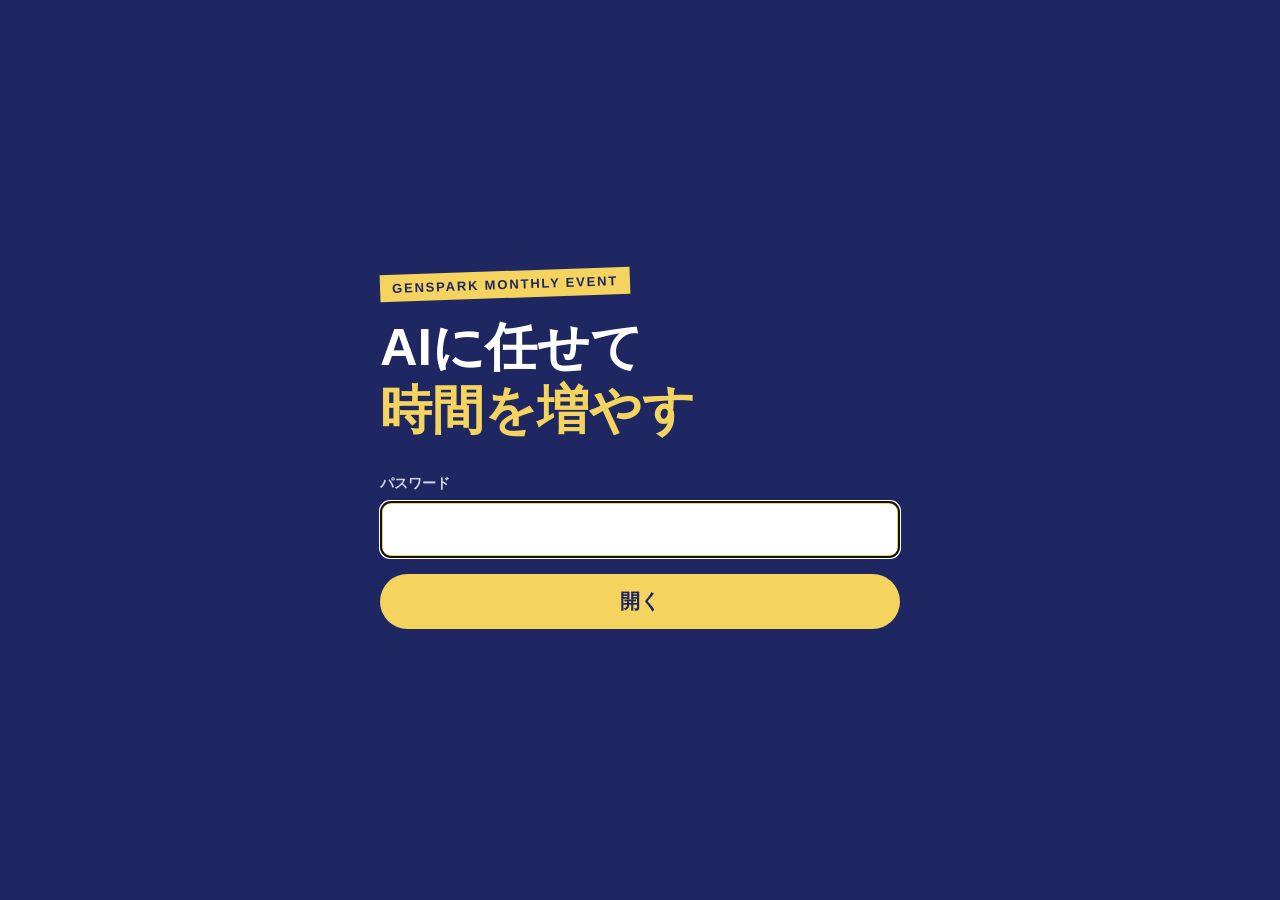
==== commit c5867e34: "表紙タイトル確定（AIに任せて時間を増やす）＋自己紹介スライド追加で24枚に Co-Authored-By: Claude Opus 5.5 <noreply@anthropic.com>" ====
--- a/index.html
+++ b/index.html
@@ -4,7 +4,7 @@
 <meta name="robots" content="noindex,nofollow">
 <meta charset="utf-8">
 <meta name="viewport" content="width=device-width, initial-scale=1">
-<title>AIに任せて、時間を増やす｜Genspark月例イベント</title>
+<title>AIに任せて時間を増やす｜Genspark月例イベント</title>
 <link rel="stylesheet" href="css07/deck07.css">
 <link rel="stylesheet" href="design.css">
 </head>
@@ -12,13 +12,13 @@
 <div class="deck-nav">
   <button type="button" data-prev>◀</button>
   <button type="button" data-next>▶</button>
-  <select data-jump aria-label="jump"><option value="0">01</option><option value="1">02</option><option value="2">03</option><option value="3">04</option><option value="4">05</option><option value="5">06</option><option value="6">07</option><option value="7">08</option><option value="8">09</option><option value="9">10</option><option value="10">11</option><option value="11">12</option><option value="12">13</option><option value="13">14</option><option value="14">15</option><option value="15">16</option><option value="16">17</option><option value="17">18</option><option value="18">19</option><option value="19">20</option></select>
+  <select data-jump aria-label="jump"><option value="0">01</option><option value="1">02</option><option value="2">03</option><option value="3">04</option><option value="4">05</option><option value="5">06</option><option value="6">07</option><option value="7">08</option><option value="8">09</option><option value="9">10</option><option value="10">11</option><option value="11">12</option><option value="12">13</option><option value="13">14</option><option value="14">15</option><option value="15">16</option><option value="16">17</option><option value="17">18</option><option value="18">19</option><option value="19">20</option><option value="20">21</option><option value="21">22</option><option value="22">23</option><option value="23">24</option></select>
 </div>
 <div class="deck-stage"></div>
 <div id="gate">
   <form id="gate-form" autocomplete="off">
     <div class="g-kick">GENSPARK MONTHLY EVENT</div>
-    <div class="g-ttl">AIに任せて、<br><span>時間を増やす</span></div>
+    <div class="g-ttl">AIに任せて<br><span>時間を増やす</span></div>
     <label for="gate-pw">パスワード</label>
     <input id="gate-pw" type="password" autofocus>
     <button type="submit">開く</button>
@@ -40,7 +40,7 @@
 </style>
 <script>
 (() => {
-  const D = {salt:"a1FBjMDdCu2146v8kVG2rA==", iv:"gxTK8STrik3hUiZM", ct:"AzX9qc5IRgq6IquRNAJ34In4SsbO4jMNXMp9yZJofMHM4SUHul6kMDeP3iqFh7zAsK/hkiRRPQtfEgvNDePWHXXth3qJ6oQDYRVVAcEWpDvYN+VV031hxsknoteodsnD8VFTiapNuLGRm9NlCoMRIhVQkTzBtXEhaQM/0x15Tip3fDv0BznYjJmP4kmcrzEqDfyaJR0sSpHvBl7NJGG8Tfj8Gjz3+ZQYLSoodkeoWicoM9UlPxsafqVuCXsAJOB9Qn/J9KuW18hgo1HAAxrQAZJbcsmkM6WKYO7yNCPC+oLGR8MTGtUAbvnrOKrmHHknYBlV+c8RCDBj3YIC0NHKOslh2VUoaeoLtJvu3FIcEwFBnUMVHI498BAvx8HBO3K3UzKVGd0ZtBTWVAwlRpaACFh/ko1upEJCBLv2wcRzRlqNnQZQdhtYlcNP+znmCPg9Mv24vmsX8VbyOydegKxx8GJ4Ef/nfRhKSQ079Tqp3xB7eH0FNaFpHNuj2ns/m2DwUenyTSPzdKWMoPGvr3of6fORrzPKGnn0M26qzZG4TyJIM8BcQjevs2Z/N6rE3xJrk75GjHi7C/I12u6Low7FX6Q4mLWrIzkslQDh22Fwa0kBbP9mJN5w5AMY3F+4fIHQ68byu+9M453nMijsZT6E0FtWfWTDx+Ldv0JPqPjCJ8vhMEFFQA7KL6txJ2vVdNlSBg7TW/t7S4HYMIboX4iPla485NvsE5UsR375SLquFZbGQd6/4ph3DhXuzXHAM/8rYPo130QrovN7s/[base64]/WcvRuNC5OhYVz7koIJNGTxMf2Xy2TRRAoiC2JeRPwz59XsDCDpHSx7QSVke0NQO9N9/ZsbMJOFMbm+qXJZ7nxjPUMNRYkjCtDm3/F46JSWj9+94ensYZ9dwI0pciWrOSIAY7Jn5qkIyTqBD2M5uK6FYlPdde+m3iLcLEtprnj8MxETsDJLrcs6tsVwyId0xX0n/l4kMzMpdASSETSCw8X7dMltrbalMfQAaPRUqQscwQWwmNJs5lkdF63qrNvLNm6JmjZqjnP0qh8ghE1eTeHkJrkuG7rw1Kfen05W58V3tz0M3p/jYPp4y7/BHdM7A6lbQqpQAaC5nZfE/4LbhyCpMdsaZkKmo4jwfnCBZxP85EcqM38Erm7no0fknsngOpXm1cxbnstcsKTXwRO2avgAUO0ptUCbgHC+mt8Qhl5UspMv01ukkFgwvJ6ugbHaKHeA0nnvJk4mLl0i2QyHxODCC8y+xO/kRrNS7qFoCtcdNbX5frW4ts90uqXgniHYZ4Jj0InuKvXe2klY+9E68zCfkybhRifR+lnJAO0/GT0XKkTiKTFyRLyQ5JoPbn9vfMxT422N4Tve7mYMc8ejamJjS/2CroSjMevDAoHQlZI0gCL25lpW9ccocrlQJgo8S9y3ak4/cWbS71ADkSoZ4DbER84bTv/MELFOvxlHbD3pakr/lL5PllFPxXIJlwkitGMemNvopBfbrQZBMHz0eKmL9J4PI5brdiyN8XdL25oPfJeCS2+zEa+xiNM3j8A5qFxK0AxQTan7YaXk+WIJ8jGJeHFIgQ9SVOp7GXX3WH2ToM1ctfgyBlH/u32MduTBL1EED06TX1Y60UyeLsda2Xk7+SEQq/M1gAnai9PVYttDd6otdVxIHGtR9gs1EyozU4tTsbChkhmZ55xEajyscW6Z/cuEno6snXaPDaHHpIkVZfwnr+EJndEg2Dwlskso/[base64]/tTqSnC4ZfxjTq3+KLDzQBYTqiisnQXab6fCSFPwdwujAISaahNFurEKWVOFy+FgpepIffxO7+kYUcikEo+IgoaXvt8qw+nmU5mQM/CHQPkEWdGFgfW+KGVnzmINjkFBl6EWOw4JfvQ1M7HMBUiaUCiNo3tg5KkMclYWJ7cg1dhQqI+wZlk8FUcs10+BpOCgwQUm4mwv/M9Ly+WXSGPXUzjYCeGzf+KDeOOD3/JNL/oMddfyi+/f0HNfhQsIXEcQi9kXCA8Q9/z7UnLvpmT2urE7CDHF2TMoYGL42F8fPpRQYCx838YTP9jAE0YovFrJ0fFqhOulHQGeBmV9/PRMDvU2i7QDhTGLT/hJXYLATRNI6a6ML5Xw1exMC7TWxE3mBo7obEGqT+P8VE+hSvJt0PJteYXojqvYtjkIqsoYWIzafeecI9EvpHSBqDyUup2y1LNfjiUKoCzEq+zTvQdv4O6EYKFh/yeL1d6vN2YHUt3VJXz7II6R69QLPQxw9tou1ZAoJsDdmEIErMLA5sWPfsxSnhbcUT/9lQe7NhhQDnYH5oJplE/0TSChP5v7bvxEbRP+uwkCysPpaeWyk4j90godHN8cmqO+RwXZ7t+tHhW1ndTmXeRupZbPpG03caMkdUV+J1aRhNTpNMn5UHKOQjNAf7sRHGRzJjRDkE3Dd7fn8cvgDy3KrHS3DK7TOmJseIttfFFGR3h9nr4P7d5BQkU/8Cy5AA/Px95fbGNEVEmW6+20hCY67dc31qRi0fey7dFh4CYD6Rmbh0HNGhhFTtwebL5qRUr24SVWn0t4bjaU+Jn7BniIw7DUgnmAUgj2rnL7TZrqrXvNxGxiAkjTsDbZ70ZwE5Hym7RbMxbHG/GGUk5z0XDlmqOGboWzIeZdYrCZdYay7hjj4LPsqLHRjBNuCqfMV/2H4JAus9jnBDsX5bJTkdQqrSvMxitN65znFxcCrh2V3HCb3fOky5u78ETGjfBdKZi78Svz9l8NKbBIIzwbHym/pd2QI8A/dhb5oinXZGkNDkj2cBLbfYijTjvccfls512NT/pNmOUCofHUrLLCzHW8vpbuSqoYmR2gu7VKrUESBA/w5hFnm+bapdvuBmJ5q1SJR93m+g3KIf5tj5f6YrkGySwPs/pxvQg8DtZ2X8VdlmpNsfSzJENOZNIqNoc66P80S1kftqVMeT318cqgb9bHrG8T5YMqn8KERxN8tR7+Px2CZUWGj/7Zbh3W4fJgXrfMYine30kYC7B+vR06G0ZeAl+6CcLkEMLiUtvRYMxfCgdaPvtP+zL7sLEFT4gxMkgevNUbI1QwaC52ozHsCHI+bbf/5FfVvVsytlKe89aFydV3hxCJY7hK0B6SD/+LkToPTbqOg8Yk04U8vJ8Bivs3mqsiStQwFL2FpFqIOCk2JBLSn6Om2x/hAJoNgk6ptMJj1EYXfv0DNEow5eWI/wE+9bu0WEvdToW7lHfGaN6M9sJwCtKoWLZLvzSVhPUu8Rb+ONNUZFE9Z2lA57USETT2xuQUCVVB39p3INpcyBciAw2Ply3OGnkUh9X9MJ8CoKsy0G/55B48UQwqnsliSUnZt/Pif6EaTCIMX7drsMVifGIMwPJ8ff4xQ6VBqCZ1zx+m6S0D7M76k8qbOis29xi868PzFyN3qmOpdHBNYUghx9olxzEsmn8/mZLCUKaEmbMWmI5hyvAUZJoQa61M76y/nSKrVNVOmh2LQsFBrZUq2ZOysJIt1UjCqC7TSFmmI7OwieuB53WRgf1H5SMuT4C7jf/xUpVgIirElsvdsam5nLxbPdwQrJHDJ011nsGpuUnZkVK64YZEgVszg3CDOW/sw/eznsZZBBfdcVXv9qYKJr2Pg2VRBfD2sbRI7I1XUclXKwErvWVAS/husCGNBkLhKgk3XQTsSzH7PINNMat1RpeFUf3wXw9CNJzIEUX+tiQBObyp4g9XSu9IKC+dxm57ly5SVGIOpoAm83iCK655RRcDYJrE/Y/W1/2Khc1Ti1rbiiRHmZhPEJlHWWvzh47mMsbz1SMwIZT+sy85TyluH8MBdacM/qx9U7mFf2Gw0u0GfPRDd7AXLDLMyQ3TQ/3l1mXjabAu3MGHUNsn+Bzmfl2Z5U+hOM6NGJNFkT4jEAWKX0gxiCHZqHI4+UqEuV1aQ3RO58yIM7JOiGJvtBLFaebI2lDgk2ccMk944/2UpVMrUq1jldmKAblLcqxeLGqg9mQg6v9MGuL3QIJfkvB4QiZscZTj5PaJi1XxlbEvvgUhZqyw1uCs/vjDighyNtvMpz50XuO002qHU3oy2xHJJVM5+7WhvJiRlvjKEYH1r+qBvspaXf6Xlh8BSQGNwnTleCzI7pnObQSmgn0DHqmU7H51IZSLU4pn5Hp2W9BhqzjluYM7c9EQoAAV9Ky+qOVEwrLYqKjLOmqyifU6AzT3yK3gCJfOfPNa0PuOEAcOsQDFpw5sbV/GOkQYlZPdEfVK5ExhLod2T2DE6vygAKJhWcuao/lvw0htMdeOHWmPafPPPPK7KOQJAk5EsANrvN1ChCQpC21QN92J5Bv1ifLQ5nNnA66M/hWuQb4yHM73RkhAV1ug9t0IV2LHARutTAEJCnfiPzXpEES1FKyE2YCLoKlfWZ+2zJrn40zgDcqCOMEGKV1efjXcet72GZo6pi7y4K+ckVNnshVL2r08lEaFDrcmATywbn5KsfTMN6dysGp9JPWonrAp8Rh/7LNbIRBkU8lMnqhWhq/2vO7IObqIiCtDn0HKnET/kk06ulZqe6nIvUjpznyRZRgWLvmA8DzWaxdi0GUUFI379cIEG5yr7q/[base64]/PsQ14Itywtaf7IBb0WTfliToFjzDqcKXm3A9sk4W4RngYTawpchQGL4Dv45giQq3bn613gkQmsr4S5+TV2W1nNari8ZldKo6/VDyTX4d4NIt/kjxT/7PC8tD2K/ZMOv5LrwMGGB++Bb3pR/LfR9MQhmBNtJkezExm/CsiC1qCFEj4/BRmlTPQXrBzkbe6kNn/Aaisk+C6PBeRtkTRFm7uTODEzvcNNL3/5UZHvos8fixLTuFH1+p6/YN97woC+NlleBw32lcrscoVjCTD1h4mTtATjp3PgwNhm0W2912NHROYgRQhZyn+fOR2MN6IxHTVajKu+8HgsJpyHoZIMFPQHb9ZxAD/hDSnalp0CjHq6FmnBXRf/zbPRbUw+STH3eWbuWCTeFV2hI0lR2lG2XtyS8M5Psiz3HaWHC71EskSerTiC6pYYAO4jEKp99D+aycPsElE/NIm69r/YVq0VuVMr+q9nC49SVwx79E6DRo4U7lkX98GUz6zXSv3m+oDong5odUO65Fh44caIE2SrOKFdQ8ZsdT0jIedOyPwyxbK2nGYzA28WHTDVR87IfWNDprHNLyOxdoXSALag02GlMwJ+fjfHSIjknBIVRP30NCRyieEztMjcAYZbqq1/DQMe4bqY6f+wYcG28JNGVSRALdfmrHW0B0aGUaeewQhqpEjhZmC7ORKKtvEH70jlO6Yy7WjJSZvRXN6UMAOXghR6zgBAEweK4KFn/fsh6dLP16XtEGsvgu7J7Q11eemkq9QQYHgmO9ut1TcbwQJVOZgzCZwoB9mmhQ2zqUhVrIrKP0oDh0k+1tVqSBAGTFJ1CONv28EwIFFh+tKgsIy4AgchimooD1T8JqH0Rwl8ksqq7jUQCarwSyiSK7uClUxrL4PW2DHTYA3RyiaxEBVj7KUquVY8lKfZ5HbJAkofVsd/TPeOyxaWajUFHvWiKscGPjndgbzNuMb0pV8cFdS3IWGPmvxNf8rFDMMRLhk2VW1QU1ZnFer9H+Q0dRl1gSIk/Fij5Cv8W6BpUYxqSTDAhjSpZpgI3d+avr8d9NRxYOhLU/npimu8ENtOcduvrb9/nxTVi7amYzg+cUajpf5CJ6X8HqCGoorZyqBEGnSkeMUYug0pH3CSRNMMC+00c+Z8keBj+QC7179BFeFBQoS9UxDJWX1SrunAqWZVRshGZdVQL16sTgJs5cCKGuw9ZH+/3vjDknNyvT+Iv/IGJA1GQl/ctl4sjvb9vPt+nOBWA3a+EiH400HeBjGzmh7BR7mKrusj6KODYZkRb1r1S8WbMOMD8AVbA8eVGraCoubivz8DD3qXzvsqDY8v20okrDnNL6gJaTDiI+otLZ/no8erpQmh5q4cSFm+32/SfG1tlErHgPdsSCSenKMqBhZHTWks0rRjwMXpExIUY2mLUH0zLIHvfDH/AdxinX50Q4ofje+6FBIgWbezIPlaxtMg153EIvMaXZld9S6Jbwf88kRn19AOGAYDwHb1GVJafmUionk9L/pmPAuPchMadi42c/7iXyAbyE93AvCiOeoIHC0tMYX9ze23IGm7h/S5oAA9iHfHSIjF5v4HSW1tHzP0K0rj1cUDo0ZydHeC3XT8Eq/w7sJhnTjYsYHJa8BaTOR0VJhj++dQAN6uMpV5gO76oxaG2fPZxG6oaYc2pI1CNGcNHOCJ6p9K2C8gLG7HTR7GDeHKUh8ncWw1L/BYICi7huuSYYZv4sBB7Jz9j/zhNJz7fgrW9rgIrKDayrGh7VeEmUKmu/byhUtAE0v1P1TTcaF6inkx3wjp2fqdWugLWKb4dTEkTL7ExGoZKM6M1FCT7J8jBrx4Ep9qptrMnYCGgXgrIVvVkAP5YTdEG2ZPskYobb0RS6Ht1eizRrOwv4XM/OI1H3Q4qFzWr/r8Co6+DRGiyqKsjrE4OTBww8ZXOq4CQEUri+UbkcPPvFyXtXt/5Bwjg9/C+tOp+AKktdZF08d5pAQELk5SiC5W4DCuFrgRzU5l9PuOs79PLV1Ail62ycn92avFkBPLodWo8uVdtfpjoVpPV45BP6/wiLk2TEMXT07QgskNIIuXCUT/HvPkJ0qQEqU4rRPApscpjkiJfYT3BIktzTSyOZlakIs2R2G9R0Jtg4+jqDXb/QMQ195syPLCVB5mHycvLO+YiK0amleMLzQaAh1FDj74f7NNZOiUgvtTspIQ3Ix/dOxLewFhj/rh131upoDgEn91yffMe4ZI3rEFaMY/[base64]/ZxlIOXyNUwvoesz7m5vXdenjip1P9vIltBRZjgZC1CqjidTREBdHPtTvk6OEPnwt8qwZJUSUSi41Ah6UF7axUkiQ9SAdb4BANljvfSJufbtM2K/qH+rucRY32oaOtzV10fQoWrzIEov0Ro+7ctraRSD5zU4hHRWx+LNxB05JOJt+bH2uArFIrnxppDObpmd2ZPld54nacJz4WvpHUQ1hMHvz3111bXLDM0g3brlGbnVVHCJnnG3W2G2HlKMmJfB5QQJ/[base64]/mvPAYhPIBb658ee3FK9HNHjxn0FMYeNuUoWXO2t7XXX2M30ZJPjpgw99lpQKuGZGrBKzehDq4eZj8YvQTLAoQFk3Y+Oex8go12bFGjpHfhnb1ZFJyRbrN225GbVyJ83FqJBs2WdKbu83uD34PKSiIevp22bNnVYBAzf64l1vn3oIuXwst6Q0nsQ2vUO+NapzqcJfU/9YlNsEd888jKbeAiCVHp3sJMYEZhbnWvltPdLSB93rIRdS9RgpTwy/S0eSwVUZuc2VQ0isiUEwOKrm37SI2V1WeXXQqALiTk0PUczVKFJhu5YX2Uq1yEaUCYC9lNgrXIEZY1XXYLmCFSWO9Lk5uxowSlFfwbisyORv3S6xRf7wsJGkYv/06Yu1Ts7+7xJTJK/Le+Q6vLoQnwwo+O4FUW04DfulWHipGaJ/g4lwEadM0jqe9yhwf3MIKpK3TO8axcfILLiyWqymwSxkVNGoYivnjc+V5RXizMCVKkyhoNUhricPC8KNzMc/U+0YvD1CH7RRVYWaGOu18yksyPIzsGVk9YrYwYwEOFG8sswSzV3HTi6NL0g5+AfJ8r5Q9BvNt9omxqUu06DdBXco5CeIUnjdX/[base64]/Dzv0rQE7G1E/tKaNp1iZ02ywVV1X6owz/TKiZsiXmgbBxMKa/1vqhUgXdtIP7O63HCJkOE04Wn2F4Gnb4QeDR22A6j5ztRuMh8D55oeaxP1j2XUdoNPtsuKT97tdk2qvGuzP3mR4aIUfXuVfRQ2C1h/g/nIKRzAuJl+LtpGBN37DtP0gmpj0mI5Eb/IrLnT2BLG8ca39I9OoOsTPp3kGj024r4fJkVN8hp8UodhC8qb/3cnqOjc5LuWienZ5MlKppUSOu+XLVzboxOni0QDRv0JncXWnc690DXTV5LyU+1+FoMh6mYsOgaikbtfS2FM1FrOPZ2hYeusfuI+7m2jUjHDdHtQ7eqKeBeQhjl+jEknBnXRT7221j7T/rxvziGlg5/4XjMAhqdA2oIYUuAO/[base64]/jIvuxVWBYdh+fcOUVknqBT2Zn74Uu573kABT2A37jfl3+kQx0HPUKXW2UT+xCNRgYXa/hqancEJO7lPC+7MbwlOdXDLTqI/tr+zx74LPO/Uqb157QzIzmkxLFOvTdYWBJgUsoHJjCXfvLXL8l0L5qcWCXQAp70cBdc0mIPYEyuRf08gCtBWa9/4w+JhHJo0PHFNr3tCL8ha+VDu0YLMfDKmQnL17JWSJGb2EFaqllYdfmLcmRKZFAsBNu43VuMOF5fSbrFeZjrZflT2YmNBlSqiP/tAfAs2LrhU6dUjnoru5+5olbOey3O4b/vQzAhNnx7z1qQnqfjBo7LbUPjH1Svt4MM54X7Uqzjxu1Elrh8rM7rurT5klcT7opi21RBWukqje5Tsyp9Q45MzmIbCY0iFHUcG05RupuRvO1U7Ykv/EkhsWTLj5LQobQL/eHXDYbXICdF7FKuCsOtticSuug81NSxmLuHSLF0eUNBQWzXFnBFNKCRQKcgag3sV/amUJ3ZKYB7vSbvc4ZV12OrYItqYKmw4LHJAGugin71lO3ku0nWyyyETLEUKy4eKwYfXF14QrHptrsajSsaaV+ddIw2oLbDs0hVuc0GLv3nOfunOVAQMdJV20pNoJ7kOzhXa8cbQpNg+/u/3i8acPRcdV3/4x3Zwnz79bg4sZxnb3dSxqWYPomZQBvJDL4RPZF0oWPpLwWO29GejiILsATTETcha08gJaZLp+rDZBThCR79UosqyQIOEm2ps5km9zQLuiLkEiF3xkxmATUhb0wDZmq+Vp/Gz3GsPfJycHuERZtmawicT21EtR6fUM/xxnlf7j2czIXODxwDeBD3jh0omntsh4K8fPd8Cftg9ZL1LFQey6Gj7V4Wrru187HiwrOrkcsYma/B/OI/zlpXHtpdZil5ztCUB3ZyTNO97XAhkY9nATrDfRIGvcW4Ppvn1bM1txN8XdXaFpqp/429as06aT/8jrPo89kauGjth6Q55ik/mVNdrqKBP5nwB/ih7X+7N54gshy7Xu+KJIX3/aHAtdPxklhavNikvJfWZWoXq4FrjuvgaNCsbQykcb7EEGRZTnJ0L9itLbAhyNXlRwlmf/SWiY4r2jEVC1VqJOeSjoWf2ZZH7d61Q7uOLOleqHB709n2qtRhYoERd+DXlYHZk43swDhmG1ajKIih1v2CtZgXtXcivv1wtC2pOMBV+Aul8bSu30J/d/MtfmMwL8YYqcl9VITlwg5iY6MOhoA7IhAa79IGNg5U+Y+61B1DkoGYz6G02IO6ENlwlzP75TYyJKr/xw2GXDaePiYr8aaVfiOKH9dPdDP2mlrfMOiDhXUlF+yZB8MvunQGjWNfbcVB3KwmYqeZL20Bw5c+m85w0a70UjoWRuYLWGMgTXwP3dPRVzjzd2F3BaoJR3FfHiPiIWZCjjghhLMi5eb2ZPfb+ZhDknSN1I2EzWMxmb659TxinTg7sbKEN1S92f81ciX/bzWxRR9BTyg4W4qxZUd0T3KXE0T9urc2PUk9zpaQoaJCQQP3N8CDs4vfgE5B00hDFW+PubXTXSksERqtvoV6ML3NA/ICvCIFERATPWmuqOBi00FkO71VH0uXyOVjIoVIRHL5nHEJQKDxDnNNEn/KtNCyKcI3y9RQP/KcVmd9lUGM9U6I1fUDYtZ8SEzpIvkiLBgq0jZDVoSEHMe2yPu2dqMCj1nQHAO5WEk5jgtJsT8jpr/M1FNAM2zVm/[base64]/mMg9axkJknxxj4YEtR9mk6+KuB6eV8ki6VMOjnAmQTGQbfGZNsh31K97QOGCP4VhCMQGBk4XURQOf9VK9WGicnIhLU7NUx5ydj0sGN30XQ8GCvYJca7Y3AXFvrvCB8STsnahWG9+V6XPm2szsQUfvHpvx/7gIchuZ+2ypY/HXlMMNwF5EZG1QUs3bgZcXs9EP0VLGiN/RTK8D+S/6m/XQg107USQN0nVgC2uGhH05fhzGmvZjMEHzdxqrejv44cs+HqkSK/zbN4fEw0JuUwbxCgt7iH+HAESFX6ecuOQrh6UvvIBMeEatoGNh1p6eNvqfZWAh020m7hB7AdGhNdwT3cO9XodEKntoRHkBR+bLNpZgXGK5DqDE+7Rt/ZMBRW8oYnqXJrx8cXK924P6NZ8u/HzNkK78KgmR2OPiEz0llFUNz9oWjinNYHjep3xPY0iOURnJKNfFA1wfeFpmeGq5/yZQkbyrJrTCPuvRm9CsAlgyd1rlmLMnL4oO4QXRyk8c0kmfXr0Alol3jCLLs9jNeWycvOSpc0iAQZWRJjNeepWLQcdZOdwJ0w78/3DCpfNWhzomu8OJdpgd3BPxek3WLPeIZJrdA+WIbmwWsl424fXX9ZPVa3GAZCN0TgSEBUGQax7ylEmlYAMhtIY6s22Jay2qrLkmrlfN1xKFRBiWQwAChsScxcLCWLGKyrRkE700g0bDQnEoMFgFAKl0bOchCG/YYvISa8LEUjtES+OqHqEcMEec1OI/lCv8BxtaPXYYZAEfOU9Uq+fPbm+s39jgGqsAwCxx09sRD1eUIavKkOkJT0HeKp34IwlUOfAb2K7TJINNp7iG0MZxXbVebSdXyzWLKu80ND0r+nzsO+6DI2bphhM/BMykT+iDS2IzbsvmH+38YI0osFNo4yjJfSs3/s6cjdOvzoZsGR+v3pKu9zFbK1OODNpuoy73bjdQpafV3nJrO6bW0XfsfJRjHdcxMSshLP8vQx9SxgV7MqlLgpAvr5VGCTH5qbnUIva1JGzPaH7cPuBh0dgXLwnQIpxfH3hiJYhaaPhKeKdd1h7PXfRAX1mkk+d91qE9TU8lW/wW7kruOOiP+PJ4TNT659gpkRuQaXHNougGmcWFCQTUIKfZiJd7afkddF9L480FdjMTeuidAoELFgNQQ1H7R/ZZcKyAhqN/AAIkne/vBQmanDGpJlbNNZ0jqWyil3p8esdGJFn7r/wwEdxtV/WqRxO40fDDkkfame2XY8ZFE+4M4GVuHHSPakIznMJ07O39qWRf820z9+m4/fStcDKJESvwhwmX5XeInvRYP0UIA+o/csgC9XHlHeKeWJFuzMVoOW3vVVo4EczbgyIVTDwLXzpRyir3V7ZYAqjSrWpp/tkE/WmOdM5dlCxkkSbWxWzFiQW1oohp9oFIyVNWaE77NSm/ft/[base64]/8HRpWRGsgLyBxiqY7hTsqGEoes8mB/gAT69N5GTxB5Rk88R+0pCN/dW/4w8nF+m6G6Lp5mu8uNXT8G+lR3b9rOg9Goz4hsSE1Jo8A9+FBKYqRRchLW6YaO35IqXUlAQan1k6gRJL/ZVcYcwh+LREHKArLVoX+aS9AYeQerloXkgPato9mNi6klXj2K7TR4JCPn2RkdnrlpiyP7iu0gHHmE1rsKunSpJlZ86KrdgXia8/9p/m5GOqd8l48ykJFrW0iQMO46ZDr2gNTE3Ry/MHvlv2ZwXTAzWkxEdIwNhaxkfZ4i1/iEjX6jLzGpQcyzFuoF6smyZiMWjNG6XvskV9P2rM//nwH4yAWSRWZ9y+mNA7OOhxUBN04FqczvVikjM1PO+fl2xxQRq8hQjAUd/QqFcEEXMEIUus3qI+xK0cZAtzju7xgL9uYrld8T4/YBIpht4zlNQw2JVHI2gsfP60zjmuzjD/pSDONE8GAdiB9PsRQtbU1t2ShUuqqZb705bRnk8EFqkx2JuTtOaj2kkAHoIU8bj2+J1wTd/FCLNZNlZ73DuWV2XDsDeFV0UjR7/hlnmgRt6pafmy9D2Y4IRLEEYUQvLCTsM9f5VzPTuu/g1hcD/mxoNtQ66fDN3aDbzbB4Kz4u4+uImnSRMSTAioWdHP1Vgk4g6VgcFkycTqocEnHmguthtijBppFKCWywp2dezyRhDbsXVqcNdposIItwenizFsGm/P1aHbPheqcd0n0MigObxOSnpCy9moKdtnL1uxy7NQPzlXWDYoTfWGL6Uko47KegR79NsQHaYdHB6kfi49G4OGEnqfX4ExcBz0TtdKxwcG2Igb7wF4W6f8WmeKZVb+TBUuNlkstgVWZy3q4Mo+ip80T1Ws0cTiKvJFFnNXaq1R8eiaOacxyf+wBKU/zEm0nCY8y/OTTEUmJlY4u4FeRO/[base64]/0rWG2W55f76j0B5QIM17NuRVfwcLjPQD8cVdA/bw3Pjqd5O5LKX5TpUWQtsgt2lHWH0tJB6BooVWJ/Tx1Vnxuj7LVzd1MG2DksdMTIHrz1Cqh1Ht0gahfM4FEvK9RIVcIZBUl9871Fhw9Idlxy0n1fAsz7iCq8Qybil5Y/leLCZ9BVoo1NPjJJcwj3rjVwdvc8DCQ3OHK6j/Y5YOEKfva239Ouy2EJWa/F1biEvrICPU2N0DsizoFlMZcZy+euZ5DA9RUZfmetroiFBo3s/8GMvMaMlORDF+zUYS1HMBAb+WLG9JmTkQ7Ip9EzMimEZ1+d6dtyMlG1UQmyQBMc7TXds+CAGUvO/6Jibg3WbI5ndEd+Tw/3Ss4+WqWsrwQIFyXQTOwoBc0JdFYYplyri6TChxKnvXBmPt/XwRDglwBqX2Zsbaf+63E21pzHnJixIMGvCzu0ncjOSyk9ZLD2FM/PUd3i5j2HGjgKf/N1ua3o6m2InmJqqc5/Js0FgqPVQ1MlWTNeAJiNnOdq1zbIiVuKRFzL1VVOyxekTcggzxngOgPtEgtyyxGzk28+LWm+eo7XmKH+C6rYeneE7hfhn7BVlDqI9md0fHI4Qoovpxk5BNtIJ6tWflXPUJqtZDAVjaKTNTZx+tq2HRwRvX91nSSBJd9UZHUhiHNlU1WDdE7ZOIlbVK2lRcRBdxrJ//[base64]/v72ud/NQinC8ud/PadS1k6ZYb/2qsgZpf7I8cjH7WUE+FM4VA8Fq6esC7V/s/pdOn+AX9iVop+KVduTK8ahCx5QY3fKZLjVgw5F+k33n40PZLJi5bpVNBqx2GXrWzeKRl/Dzrl/OPohUun14i6nEDK+tGZ7ft0BRTJN1eWUvP+SuuzTK911tr3/RY8wQ3Tj5Z4fsMWnK71gO1JDndjEU7Zn/q6ACKkSsMIPVPRMMLkDSRlOqgqYX0D+VU6iRNjTTjmjndsHBUojAXmoufLVDZxNFXikcxe8xbEni2sdalk9ow35k9iSiYprJOjMd48X75vQjrF3F/F1486z0q4zvVsjPsSPvZTtSFT0mNEP2tJ0zGoHytklGss/PLy9Ru322xW4p8wsszbOMC6ttAH6A7CvVL+AyQFCDwNSbBqxBpsfpmByAbFqsMv9PfYJW2Hwe9WJfikdhzqt8UUAUDu4F/6pi3tqgc0zPYdlfvkNR9sdHqZxT7aQgbWVbiTxiEeXB889VNtFeRC+UIrm62oX2xRYsbjdmq+0co/72xXiMu3FVTeyhymRLAvDbbhByGRvCCIfG+50vh/[base64]/IGSbC+bpydzMcVdeti7s6YKhpr2ftSUhN+1l+9Nt4Bx2+5LCidsSFgOrjlzZYgmaUZdSC4WFyJYWJRKPL3aiYnfpoAsyEhk2Z+IOucRWiSwTge4Qh+5lNlVxlh1uL6wp6wl66GBxWPpOK6QeTCoxtAqDDj5ChS2tWLW8WfXjcaY7dIK/OiH8b8XbQyquzyJDAmUHCN662OPuCsoV5vsIUt6pRNx4tk5dlVLeTP76thcRX29Q1m5QXqV7e//GeAQgFCn0+cvSY3Q3RuYfuMJ+cTEfPYoJbHMlNl3iXQ1EEKrg2wTVmH+TppMeFBdzd0AyU7pL7V6Kenmxt7t50vkRm3FWsfWIrX5d4IFBRBv+1vyrrJRV/FNtWWMJTRz9A2SwNx39QqtZjgwo5am7MUzi7Zg2nvrMhPWORX69KBwfQtuXO4HuqGm1bLK8xkC+390Czu2BZu1j+EGQ44GXhCgmynuxPwVXxaJxgcvLAbbP/CcWIwR32K0OF1UskSMYIlv5xH6s8PAwrPa0UJW5QFTov34iEVXecO4VzcitvwhGm4Ep1U/XQYMkpiX3JBfoSowtYdHpZq6rNwoyXztL1WmJvr7+2JPeSKjm8t0KQFLpyEOhBdEcj8rOasQ0piHNGkxYBL/EtDIe+3y9VRAWQBHNnpC5MVk50cOPPYgtIygDFBsmAUk9PsHwPn803tW8yPfn8dOwM26ALm8W9fcr2rsKYLNpENHrVoFiu8RVGR54Y2hWxgk1IJHgknYK7hN14MuP7dhdImm8zklkxCcjNLPAtzszFF5CpXXYgb5EAX1TWRetSFkhqki+omkB/Pu0fEDCMDewF81RQQ5XXTe2VVHVnA6G2wuR6CEkNbBjFb/i9H7VD/34TzuLNwHvclfGH1sTrDzEy/TjEDw/d4YVn8E/aknxJNDeQVMWk8ob6c4Aec1kQCRa/4aCQl9a+gzGF0XQtD8SU2xNT6+hidXFNcaXl3fZJslDbrHAC+7puQtuE/3guR8emoJDmAbc7GGfpOULoEanaZFf44rtJxKUz+ObdPtz+rHS+uC5KxnIMLg2N9KccHk8M3LUu2qqPPf16OKWLURW5DZABJpPsC+rgxOqewTv9usx5mf3lmonauG0vKXCEXsaXn1U2oVmI9oJvL/aqqbizF1QhzXN8DOGlqcNRmgub6Gj+1VYvt5CHgh5yy1U0HUiM9VYiStMnE+9L8j2yHU/CTCFSosteDBaNh+BUQFm8oK5h2/[base64]/mM8V7KGBzCPWdZow41tpL63iKVpdM4c6vqeVJaGz3Lpm2CvE+Fm3G1hXwuHAh343jw+7sLuojr7nifcl7ZkU6aSFMXDZL+59R01ghQvgyRldsmfPfRzvfwAFNE8Rw4aTY1V0UbMNGX5j5fACKOXsstgvVspAmPpfk5/fZs7QPJNV+dqV123wJlXNALwVYDkVqCb78SU/pEp+xSKNag2J0gCQwU4y31esupxHY9ZBOixT+z2ke8vQhE5E9aqeHbY6eAuDs2rwleaguPFN98Wz3Iqm1L9oqn7wHcMSNrEF3Ga1l6rYdb4zexBu4vgJx9FY72bgrx3SeeOvlutvn+R+J6qf4BSFZFE0z64WgYmvCbFG6yaI/b9KsrxNB47eWPjxapnPPz41tk8UhLvSfeANR/GeU1ncG3KUffX9aKTXHGlKfX9uj0oTAtQZrRoCz8Fa+BMxSvrmmtYrMJHQnDwmYxqosKwGoWspcMVHUCa0k7hZGTT3kcOnBF9B/8pWWQJDwFdaNvPjmguQV3P4c88HWqBaekIasP8bnNUz/uwZ3vn4ScVSzyKvv1G4+D2vcCdUpd9HgakHNcJAj1OgGgaUg20KVbPf1BRiuFGuU4s32BssClR2UwzdLHG4Jv+qE/2KL9oJoRERRi+9i2Dp17ZZarGkL6TGOSqGI0NVLO85jOofc+OIo4LhMgKONVCDILqJ/d9uiK+TNcO2j8P7e6cDktBh6citN/+CL4CRdMOhDiRXGieov49wp9iAkJrH/Ze3JUEMmdMQPQ7V6dPDY+vclfSeEvRD+JSVNnHTn33k5OIJLSJbCBnaN4Ldv9xhqr3KuVH4CwSucP8eb1+J+M+1ZOin+pNVKlI+D441RAbftah4v/FAH8hExsIyHn3HDGFRdH+VgnNltv5mlHlOmgB823oBb/R5loSIx0DRtLCOam5fXgxLEFoyrWIv3njBzkkIygxnhckraCNC2w8gWb2Iz7gLnRP/KP20YK7iSghfS8kPuqjwLE3DmdiDT8jSyG9ikhyoy+RMR/++xxUAyZZUc2Y1s0pCyuGNxunDrEmv6gjZpV2OAktxfE0fRIyIQf1v4GFcAyVeuWIu4BIb/75xsWrZZU8wjHcxRHsXGA8WVT4w7jvKjotAvanAVTbgfif6NP1gz02/cpVGSXflAikjp0cofMUtl0eejJV2PAQaDPw9Cg+uO+us9XcxExykw98gKM6/oSsSWtfV3JUaMI3RqV3US/z8/3QpPu6EzOX24eVMMNHtjH9WJBn0EHzmBbsI1e2phdS0q0oKx9K9Q/fp9iHXcSnINO6PPQn5k7nPzKJpHrdu3OtG8vyiLtLDy260vkxxNZKP41p+EgX9vVJLsh0vp69jPNHbaIt14qXQVWXpSb82KqX8PO/KUx224Q0ufaEMbf9WnlNHOjwjfHfIa4r/xxYt4J2ub1WGZPNn983X1+d8ObQxMl9+/5/6ZXwt0LwJ54XX2N1e0qYq8dXcPi8ZRu+fJDBPfFBDMSlXb560njt4elkJowfJbgZcbSjb0cVr2553SwRlzJxfiaFarh9Y5/C4st4tapLMGCxjrMpg3agf7TfNse1I7MGlGG+JJs9U/9DSgsN43iQgVXLmAo938tSQeybfJRd//G+rGjKTeyw2vlePiAia5E/RG0rFBw6kSbZL0l4UnLeF+6DaBEyyn7YyoXcwO3kGeewF5G5ZiD8BMr5YGcSM92cp7iGan+49tQ3BPJg9xFNC0En/YRIRjLiCuwQcvbytxOepotddTq+dwTRd+/xjDtD7Zr62BabmWdiuMvRlIBM4Fq1uOevyR1RSaxPx6fZHdBAENkhdsABCX3SvxM1GPRYLZ0P7Jrw/seYx+y74LAqOgGY5EoU7Qee8+SlYSf+UdGisZ7LwlibxTdCVxyGxOj1oDTB/njvfK5HZ0XmkuKtTDt/pu8QCP3WWrITHpecdbqtkvEoHwsqK2uwaZyftTKuKwVNh+LWP+e15tgETFdtFnfcC22cJyEaiiEz8AJFyRpSbQTL2FfuPHK0LZsHIkoauQQqYHGuNtOl0xToRl35m4/8osvCanCXKjxam43s4UYzUXdbofE58cugtRBZtxad3LC+UIX1Ef3jLvBrNvLnqw9AAnUgLEvGh7BnVIF25hrkK38rzSoLcbQ5D6ORxZhRMF14kECMDjXOlRdklwVxhMLOhJTHAMMt2QoKkEvT1ETwuWKRExGvvbYjq8prIU8h28j5K0YKsk5WCKQ/CT2FwAPV5Pt8PSbJvqSsWB4FwFYz4LJt4+4ygBDguafSmsFVwA01uu/S6sw4sGFkj7waTG5vppc4Qh35z69Td2ac31rDSEICGAc6Vg4qXtnIuxinvgzuy5tZhoUD/DpcHgGldZVrE9qDgq2ZmFAq+lyRRvcE84FDT9ZnqwPo/qVeBJpUH79Zvl3OmasvB7wzcLYmIsV0HwkM38TIN/sX4qGenP6jKoACBzA9xzfyHrBN2HkhMkUQ95OON5TTnbaYcFqJ+M6I3mEhIXJL4UNAn12vqmTZPk+sBPbVOz/[base64]/7V4L1m9SjMMrqimrCSrLPzPYJEdthXV1lXBRJekkIW6vB+0axRUnXcHzJTYZEPIjNMzgRxiIvQAyD5ykcaa7ZaCtYRj3+n9jL+0ScXTPCyL3GpIaaPmOkN2Ps/WQyt4C0I6Ov1c7y4EjDkGwAG03tcz1T63S94EiEUp3THmnKw+gvijXNsWL6XYm73pybC3inndx07s+K3tgwauX5M3m3x6l3XkjqzS4d8zNalD1RBtShV6GqebtnMQnnJTjW5xk92bvVR7Rz/6El7ocss8vEWh3e8zTQUTa3+EVekqxDavLCOnwOM+8+dC3B0GQodTTffzZ6JXPgYP3eKyfZh7s74GOHWtuioLGtbh/CFdTcpRxfIWQSJpXnpgzBAjpNsDX6txIWXEufJnyg00AIPZDrU5JW6/PFb6Wgoy5nLDJ5Tne1QfKaTpu8pZhMoUTPVom0Kp5UZP658nZrHAtIDY1hbu3SAJYnfE4Brl6LDEN7uYq8eVqqDEWS66Cd4gqXD8Pfa1fvpm4X+pSsh8eQNGP+2J6aCywxn16iTJiEbLBQeT5sph4UN3AR44G/NBV12Xmrg6CtJOHkhinyeBfGI6BxV9jUjj163Nph0ne3IQowWI7BSwvWOAnNhxgtF0waEOSdcA6MvNB6Padn5U6dxi2FWoJMRv3zH/0UQT40VfaVytWW8smj0JD2lJ7msFIZGnjCGoaZ7w5pvZ+B3mWmnG9Tbzhz18oRtwb2uYC0CZtjHIGNfg0vTEarKwXrpyoIXTrDVTA3x5xT8E0AMyvt3YCF3YLoJae7p2B9uHkmAJz/42lmE7JX9IEqiPz/KnVIBb/ouM0B7v9UwGDg9tv0gfdZdlQs4eEl6x1aoXlaNU8/24jfj4YfzzzTKqtslzjXXs99i41UKTEkocJToZpjDNYGLcbLFPGyjwdCzM0h0bXJAuLhByKgbZIVoaqIcmLn5vSMCsRTB2QJ6eq/g5SR/qdboLL4x9HJxhKUk4IDtJblI2IhDD3Bbxzo6dkQIZW7gmbKDrNT6Owywl/Pbbz1CopCc4THkHdLQsbVcO+c1V9/LL79sdOM6IxZRhDplniWVQqldgqtOStE1NYEZj6R114q496cvsaDFTN48N15+BoYxk68LpaPOivOkoBsqxamkydp+KnCfPNs5E5Gs3bi31epcKy4zfYqVBMz4gojpFHV4fn1jIHwcadooqFx2w0eolgZaVhT7IFilKikfeSJYUJ7/40FLs8MbDbqgYYTcb0NGFw9dTsdtmTohUnXdn6PmW9xWBogBw0oyYVrgIElXFkB026PXqVjgG+zwY1D3CJP249BTAtkz+lQlvT5vzt8/GrNQXixq274VJwYDIAnUQeGt+v+7OHlQTGhgRchPjrWcp7wivy3bnn7SDQ3HbpD41bs8PpWC81+AXlapn+h5C58OafChu3745AxA/Seh1hi26I85VQOT98iszbvWn2xxx6NX+ujAlFbFy66Il+a4EHkShGth9CApDY5WUt2fWkkt/S2l5njD3Exxr2+elAsojgfjXZ6AIBLtried40B7InHO7E7jcafcj4yx7kPyHzXhUfPeTNqrIDypSlfMOeQ1M2AEKsG46/g7yPu8jtBwTcddG11TuaCWQj33CTqx1OAM+7ymOMNgKP/HvsO7kWbmyyRT+eCSD8rQ7Q1JUKk4ThnWiMlEyQpBHaOd1jvWrIx/YoNlE9rbCL9hnCyq5J6oMMN2hoJKoaH5uCgHWi6iu9DBxo+VlHsq8ZHh5vWJH2aBEah2zmMatpAF639gtEedLYB1wF9WIDRwpTqsS9gl66Pbm6VxEG5o8yEcft4mTcKpeHkWmXWeWhpeUvyHaPuFnTyOTW2kKXBAT4jXqVMwRt2SNWtDmrtr3/HMscvzr/332ENcDVeO3LXhq189Jj+rJl24wYLdXbhz0nLgAIRfwkzL6bVsn0vqYALJ9tUzYdBNeSnB93Yxs+QuOIqbbQU7wGytk3HCqiu2jWs5uLi+wHFfsa+XCeGXcamUnpuzG5Pc3r6PM0Wjx3ebH8UzXpFUu5mUq3vw/hveZ/471A3fKqwzN0QClfsRknN8iZ71gielrxBgXUYL8g4gnoSlujyWxGfL6pynKl6J3gNZAgGIV7nciVzfZ3s0qUBo+yAx++w1ulMtiGMNrJnRKWmyoIu+u39GqMxgaaq7lGMdzCHfEDY4yqQqlNd94dJGXXqevcK/WiMlKkdhGoYIlPjDiJHGzzQZuBEqmxltJk2i4ebQ9qgIbqkJIhLti+Moi4ARiZliJezTaTazlNVOjLbw/ZYWSVgps88tYi1p+UV1eisAn0BEEt3jsRd41POs3nyCtMWHs3NwjXrhr5wMEeHc3mAyGf+Ra29NvOlZEkkf5ulzc0DkOrpS9jTPA0lnYJfejiLWSYemnxsx9evM2fJYlZm3BO4dsp4rijxdTl09ZrcexJqBgKA4Sy/0un542pkvEeSrNz2TSftT77vLciLECxQBswdYv1hxKEcDMVJpHs79rn1ud1eYzdeRL3DhUKmXiOIiwkymchLlP0D4XHebm2yxw5Yavcx5/H4Ah/vyPusRE9lu1MRgcvL1GJACo+MAscEkOYGlddnS8pXs02CEwUPDstpu+A+X7CppnRkkkCrP41HptWDDIJs5b6Q/Lt/hKscZ07EdlpAhDLHz7vGh+TkBjGpVWcQ6V7ymaNTFLBD79XePk0nZaA9g4FHoCaLQzZbX38seRCuzpuCzDl+xRy1XzyQY5EopsLQmlmqh5X+BpUZd9VWodi7zCRP17qU9CGSoLN7/7TOr8Ets8tTGObv3DmlLy7NHoGKDl/wMYvVpBIxfK3Sv9QIZmamtwLyY2qZ/dTvX8TT4CzpkCKobXN6bnIElj4cyU8kZlHszGy39FVyjAh5fSQlNtDeXT+Y1N3QphmklsGe9QkQeSO0hMJ4/u0HPoWP0y3twRnu2olrr9dJXumqidot7V194IABArFeQizageUrOn1m3EZKKsc3ent/FuPkkjteGh2Tq0PU8OANlMVPGwJm0t/EP76IETafW0BxgdGpM6cLBIk5z6CGFGpTKiMzfqlVENWjy+wc6ScgsSR29aCdh36lmPZ6xnADhj89sihl1RRfa0En7NuYyWEJ3K9R88yKB2PRj0GIwADgPTnqj011Ka/ORpd95NicazRl8w8aDJV/AEcVleq12IZLb9IeO7+3VZxzXdbkVWC91xjzKKhBHGvcWfmOAFmgAPEJ6ZkQSTz8zK6shhXaAe/i90xJ6X4vPGRECZ8wv01MKrMpPOPkBEt4LmCAHJ4fKBjgPnZMySvXhy5cP3k+xNqhhGcFP9yDrnuEcUgwN+s7xDKzk3Xc+gZerws+xp3Hb6azrku+DOU/iuLnf2d5p4hK5G4U14NVP+Tj06RAj44xUKdjJwU9cgARLaN4sFlEnPdwv1WAx8q8X1jz2vY9iA2pwkAIdfg4Ig7dAC7O0+9WjWEre8EW9G+5yoqUPWlJpAk5Q+gJRq4uit+3gqVj/rmbNwoZO7x3aZREDOE2fB0K8O5HGuy8JSZ4UB13sW2xU4gaxGx0SCgf7+ah0ONaDodIiK/gWTlyjXYsMdwX3bZxUNMiiT8NDjmLNH1kYoFypZtYgFGhV9CJtar0Eq3Cb7UUxi6EKFmMT/GCNPuw/xEzix4CX7jH+Tsp2aMX++YIlYFeFs8e1i9Yaa+0qKl2U3CKdTWEIgNXmzYUde31V5C/qSGuII5wjN8okibxNPX+8sf1aoSA3VIjACpHWBAKWjvyaTwjz9IIOodf228JAFtsMwrD/t/2dVf9Lz1JcW+Tiz7MQsznqfaT/gbadwKUlLsmz+8TeTtutyj/v3T55dLkyLs/q2i/[base64]/b6ho9Ji7Tz4KbsBUD+Z1po7IlFp+ciRaCTyz1LzvTGoVQPT2slOMkhz3xSl/hfa2fbIn3avn6X2vr5MJbMLe6s3vFG7POD/niXNsQtnY0QSdBWAT88eC28A81SEJ+ZSlRxVZq8xH2L7sHjkzKUWXtDnFCXi1h2vtJgOcG2vs0nXrjkihMEWdmCZwgdJHFCTEBx3HAgkqV5Ho7xy0fz7qAeJlz2/b0Na1DJkZb03W5n4tiQ/45qMUrKNWGfWKlWc6nt0Yqo65yyjcGgpUwzKVr8H27Zzyn5O0taKEQd7/4lWv8ev0mZ2H0g+JheGqnjoVldR/m7xK338XQZ2OC2ITTP1+82P65ANTBExnGuclS2Qh0ANCnF55khpBnMUvqcmm37yJuRLsDTosMMLX4wUrSHOpoSPnyKf4YLCZ+GKN9KtIpzPJ5thkA4nnL/nI11mWUcouiNFQt9wVsv9R1c3GVOE21ATsFye+sxOM7Rx4NiPz+VCghCh3Ae5RYLqtBqT+zcki9k+rObZMan4PiZxWFVe28CqZ5li/lEL715BOGyff+CEZH6Y3l2GE5lx9zL2NPc9YwH9+M5jSfsxqjB/i/0HesWK/AxjIXPj+WQWS8sfk23T7BKnYSABFYw5vjBudOTbjzCw7j9P7Z+UplRzOXzLFI/z/FKgOM5hwItEqKWHtvLFs+pDZ+UUwO6TbXSDie2atHT8Y2Ms5cs5yfCcoW70/XVJGNeezD6FS+m0FxaCWYRXZNwNldcxNXmN6hPjA4v3UbiQSgRilgrQilvNOQ1zOUz6EceKxaDRk41hDnJ8PebgqmKYdtznbMHduEhfSM8HN2AP9wQHdL6R9x6ow0tjIMvhYtxGZseFgWwMmjUa79eiR7qMmeDoqS7QvrRls+oohnuJ/60FCxl8xlZwq/SPK1onuFd/TeLVtfF3zoXfrJwIZnmwsIiEs/5D4L+l5w19tlLQLJG4w11CngLQeIjDOx29w2GTaBo4370uLK4mR4bKrw7U9zmi3dmzgzf8SjA1/btZxidWgwpuVQ+8XldAe8xS/oajbmsG7tsnwWRZP+ayHssurI6kUcjsIHjPBUdWL6sR/iZVmqMy0zMV2X3F75kmNMwKdxwNAlPm/8A4Hj605AXZ1GGyEuY/qBwQB8ZmRRLUFPVG4h6UdikG6aCxJdP5qUqfyfhfspi5jMUNMbknVqhyMqyDvgrjgEhqmVKu9ZuWTkipjJXeEq6isk50Dkg9vVefcJ5QwACEMvys81NjSDUn/7jpbStneaFMG5V4MKafar+rxIL8NcMxvbZb8Nuj2y7Vv/STM1Nnd9+klIguni+kTxilsjy+HM+aM81B5PIWMD8l/G6Ug/qfxLVtqP0IKhboHrIn3ZjVCCp6vHCUIroLF0qV+VP7J4NPOWR9rhr2wgpN3eFw/pYAoTUYsmeGwFVOOpP6jNTgUHkpAHIygcIQPVvjBFDXRqKy1/baV5PVe3ueUEpsBDMBfJ8t3lDHpBuc9UOzn2UDHsXLbnf542PKpFaYnQA3KtnmnMJb+fGNAKmA7aZWKKX1QEO3aEDX1kTVAdkoaRRMir2PBI6nxXxytfxAAr8H5q7yGJFhsGNTOXN9SlUQHgfoLKk6Y8SPrWjbNpr/bIf9crJ+Rg1z9b9WdiGoYzSuMXZyeVKXlGFR1jhq/nZucR/ICQ1/CT9Mu4NiNjYzVsgycP8j7a+IZiEEg7r4u/zwg8uNtYxaidGin4/VZaXcPD9KRs+4WekyHBBGBcmZiAm5u/DJejxfKBN9V+x9q0ZHgzn4mXneWfRdcWpHXLC1k5NSx/L2veucAe+ATDZE9Y9CeIAb5msjUYbleS5kAopHeAIjd/wri31TA51bHO2lJizSREi0pbFXg7Bc+Q5BzX96KWEIwH1ODcRcmPPdbMW+S3u0U+f1XCQFLsI1aqr3jk2ocN76LYeoABY1S/ev+pYrh6PHi8rCY0SkcOS1fn/CGvEz2qF7gfeMeVOP3hxT62cXbZ4p+VrxGNLows4CIt1DgY1waAmgV3V555X33h9YfL2GOEXzmk73TmDh9dQ60ebxCeZvZL2ueL3aZZriVxphU04/GVq+6AwiMINVH0j7YUrQYxde0UTBkKbf4rBgBSxJAuOLDtRQmepvTi8KwC4plaY8qbqTyhd36W+Bn3XcXAZyTVEcp3FUr9bJP5yXrko3XhhSR4lkJJWLVrHRFjLrqvM4zC31CWbxUfoG+PpHK30e0R3DYkxRFb7TP69258FT1W8GUodIj/Mex04uliT5XR2EMGRj4cDU+3srmJc6AOdV0tRJD7rZaZ5ogP2ADoV1CTszVNLgxcmXI+wROl8DG2xiYaKiMK2K+/qyIzPK/CKZ9nGYOECK+gLaYpO6/HHpq36fX+UBiGPqQzvk3AH1plilFjpwwbWilz2/w2QEelOBTPXKDCXXf7zlPhGkvDF+N3yEaKlkNeF+KBX41z3C4wLoCTE5YIHfZG4QtM5n2DxUdt91oTg9n1sxYUIFYMvQQOZLeKg2Ndxk1FMxODX9OkDcl0izioxXj0+D7icr26/mGpOiRIJ5wJkiMxeZTD4gKjjq60a65FQ3tQuS7az62FtFQpDLyIzsnfaHM2u++9WqLO+rnRZUSU3RmppU94y9hmXh3js1hm8fOt7hM+5ESFlpJc8d8mNtTQCeB4EszpEz1z0fBO1fZYXzLxO78C+sBOOAUYckzlpx94l/vOCYaD2K67yI6j3+nzBnWWE/psMH4vKsN9vE8W9I7pS8iMAKn2uGU/hTMTXKSPgxWGuNxoSuGiP8QyBf7KN6KUApqsqrNhhgMxhTVqKfjthPx6Lj+C09BFMXU/kGHn379BFcZd2tcfJFwoVXQPHxMJMYuF57+Q2PI0lPWEiT2c+uS6Qoz68BSz1sZgQNcDPO6e34DX+fzZ6uMDAA1E8RBIgZoaZP3CUfPMF/y+mICncdlFm5eTS7JEKgQvCwIcJ1aTiTUOx0/vCiRdhkEOPEYD801yqzlml8OYuwipaSxdQ0EL/WA7QJcmDtbB2tj1lgbYJyQncz36RYOO2hXrz2LwJV2fsuLj1Ynr2ByF8EhPLYjy9zz12f/+I4tZc/GN1oUAQdc266tqGr3GN7Fdwt9zPi8hA7giNTtug06l8jS8Oe04WDDv5gp6xlUP+skb8TvVJ4Y+N0fcKeK7KxTCTBbUHsbN508eTz72Qnb8GG2AGMiK8XaPFVgHfafuqkzyImzzYZ3m3LuV3ySZiEHebeENRFQaZNqG4nMlcq9+11zxGFDKLnlonS9dH8zDWx3lO3Rs/LwlHqsx22L30l9b0zdJGvFr9ExfL3mtc3Wfhb9ulsdoue2qHnV2uR58ZocoNPBhpAtCrBVxg2nP1xeb3hRvKmfzy1MknA73KhHoBnR8Cy8WJYEZxCuI4OvQuR/36MLBUa+kzH+m0LGrZhwshM3chqyUOH5zmDbFw9vCZWGmQNIQUSIh1uYVGRJvr1QY6hnAvqMWEV0db/gLWDIkuqWo5nNYlcSNvzaNzXMzHLmINh9qZgnSMCs9+u+/yJc740QXRX/3/dcbR0cCPFV13pEDZrdzQFbt9HM1dqpkq81qIUOoqKRR8Kp2LStve6pvh1LG/[base64]/SlQKgvewAd4DZzZk9cS+9C6gbgugOed53rIKnoZb05C4RlJoPDICiHcQuzYeerbdtYMwZOB0QJcMDMVSl8AcHd2stBgJrE3FKEGtc45UOjEn3mx19zi57uZtBt4CtLy/ZNyKTBiiLoFYSNMhI7Jsh7i2HgxkffTyMGz4dd+V6tXj59McFPlXzxnb/xJQkdusdjTy2C6QimKwblSIXySnWL8UzvMob0lPAx59Gic7tqbq7oejxHYfLZwYUkG+QvTK2T01APuRexrLKjMYvAYjTOoFHk2/68vb3/shVPK2S09ulUoniCQw0hwTsWxNWJfEM2EleLDKBGQRtYdavTy4HNKi1wkeV79a43Epuigwa9sPrtKk/sLe8kKIPbXnhr8LIUxseHq+hYzXQwHOkwEEi5ylXtJiO2or1YPdAMiME26N6kjbtp5qUJMuHcTkJCeslbrTCLhVFSfpYHm1/+mfdIABJZLweBR2sAVqlWGrlQV468FV5bkQgVVbcIMPQOi6QiXdafioeN5Ab/qekDVZ0DW8xvA3ZzqBPyoEYhEfhV7kRLA9U0qEOo5nAGuve1Tp4BofghTRaAZ3xLz08HB63ebpCK72Saxy02qTA6FSok0OB86V+xG6Bk2XcN0YnS5Xxo13phGQLIQGpOgoYfW4tMypcQIUD1CYVqHBy908rSLI5XO35GcJdARB/[base64]/inqFa70825O16aqVkoHXyYHhs1VkUW7OEV81/K42R3K+Z6P80T4nMjrLQqysCxuMosLI6La5Om86TFokYTKdhWpLTTZhqa6wsPlbqZnzQHYp1OuoJVCCv8HGvTKc4q4FWCOOV9fNNkRq5T9CtaU+Fjzqx4ueRMp4bAyS/GBijjZ2Pw+6HmiAD3x3CksPyHx+xT3yjMki7XTiZPoE6igBqpfFTSj/I1c5STQISbEncmqwbAR0UxV7/RHLACYV5vSzIjFAkj0jr6FUU9YGaHNiXuajr26VuMCbMlZPnhdRXOWKoal1x5jUUOM6aTghgXCFGx6RHWy115xp6WX6mm4RG/SQ37jN5hKwxzIcgle1zu6sjyJPsYXgkQu+BMNLwPoo/[base64]/OXbctFjAvS1Z+zJ5ZP6aOvIWDWKoZlQ75344YAByl0LOC8i+qxT6Ta6Rg9s+RBNejjmXpwJQuLox8JG2KvYYUBx2WTtHIA8qyCd1NcVFXmwk4sKbOIuex8ITAtwaoF0PE6G6QDmoOODdhOY3sYA9hraTJH5sa1X+9zkqqJub/Z17hBt5Ncc8Zf4VIT0PRc0Lf2tP8bNBtka+wTDdqjVIN3Oc7aZEOrurLmP+g2XNWQ5fUWguk1o2SxNiJbcyt7acm5/dloBsckzve/SXXIKHOYKMJQ5OPgzgQTONfuR9mgANkFvn2XfOloBoD/ljaS9Xpfmqjxd4sm9PNWfkALCgWCz4Y3ULybZ6SiPKlKK+CDWGraI0KoeJA3F/F/MC1yttg1biZVa+mQHUHR6ckB0L9YqynXdl5g4PdzPkHZNI5vQ+EAR4H89UNDbuZ2f/0r6VbHqH5Bhvsk+tLyV03OFCnmsSuNQcPwMfSfQZRQ4nqvcxWG70JpvGxNoK1Q0Pr3ZrfP4wxa9vdxaocOmAMOCTJf/ZTPP/s9eoeGNHl8ClA8x+xCCvPd7tSXhsRA0ELnLTlKULdrsGJ8+lomKi6yQs00y6WUPZxPDJd+5MQ2xTb7NIIOiyIj288XyaeFs9JMqEGQ054+u59Lp63nS9KYR24z2h8ru1Top/rHniiJAaKr9xM2ZQzv/yTksUDf8jYJNU0gv3MRNHqv007lhe21CdgUdIgbVcKgX1VzH4UcczSss0rkqy06/91RKQf6HgcwI9CRwVErZrnBURR8hl1vK+hWjV8cwOqnRh0ZzVktw+o8MuHyOQTXpztIQXddTEdMIMSA2u91JoppZB9gHIL4tGbBaUMfyzAbZMUtDKKWIssGHbQe/0rKcZLRNp3ehqfQXXcuU2OJS9k9hvvYr8U7YKhIkQHVn/rIO5xEd9dqNVdsHrYHoglhUFwSsm8cucKFblH3Ug2vkKfjAtbkVLjZ/Jh7v7XwA6n+9rovbNkNHUoCdBYeT8BH4McTKWTo+OxYNaA+vFU2ozF6jyAvcP98w1uThQX9gz2oUMsd3OAjJcBr/OPuS6ZeasyDgPRlCjbyz1BCokM0qCkwePX00aGbYWwYDKTkoTmNqkjoCRSccmir6FFum547mVHZPsmbCO/k0GpFxIqWbsWynF9BEoWY5gMo1glyGf7W7wSIXL2SGij1d8IWbdCyqiFeuwClyh5Rs2UUO3CLirIAiwKf5TejHkxggjQTeyDIzK2aAimSdM46YU61LCNzoyqhwlgePwVtJa5uCH0nykle1W/QAG7DenyNUwmmxOybSK9a+uZiJfVPVYbVrLIu/Z1HaMFCn3GpWNzaHV0O2c8269TlnJQwgqmFcGl+9BtNpZPyKjVEEMMkzmUtHzyMn5450RxMRMeuuWozN8TTsKhONOSmBbhK7DMPowMP/[base64]/wuqZ/noKiwaxufMpmIjsdIudpr1dq6Q3Z6vre53OTLdddlf/7kaWM/NAOPoVP4MUKRe0cwtvJ50t5agXH9sgtjT5y/QMYEmyMyGLG8+osQ1lwY7SudA+CF+VdZtuchtux/yOb6cR6zVxIoQhDBB6T93zLk3M4+Sy7juuu08v1h3fTVjrK8bK0RDdb3VuCPCc6xaYceKhMawCuYQjzQgSWWTFhMkGYK2zDQxyw/gPL9ttrbrEG82iTR+YYvnAj+pAM7IHFgBIh7pbBRi94ixCcXLlWaZ/o7xvhHWidVlwnrFvSnhIo+i3UjK1prbfc7wcvcnTW74oBJ3cnRPAxyBcpJIs5xry4T41yLH0HQBBkPhXKGXaVfLN+/MMFXD06vxiP3FCImSdKna3FSJgt+iayLv4ILY1iTb0MgC6HmUalf/wryxJaQj++qkgkn4znwogudBbw03NrUIklhOu59CDJI4MJOHHPogCyC03JSYZIIj0bOidnzncWSOlvTqGQApwyeX/ZLSqSi0QVX95GfQAKMWagoIq8/GWJZ2v+fQZ4u72slG+7LNviWqw9XllO/OSsjQw3iYw0lZNef4xAqRxvnnJ6BvvJ2gHeNpKAJaj3G1Ai+yUvHd9XmDiq1lwhwrlbGG/ei6GpjM7B4wrfHiV36grW2dRtvjThtsD8BgSXGOLdsS9ihC4gCGVXUoKmG9V76IP5+KSa+Kq9jCRxZzFJFVR2V6LOqZcJSz1qy2EJ3Mad01pK9NA6dqw/UE+P5JF9+uICsl3EJb8xW1pHbEu4+UliIL01RlmPxM+4/olSjtssqYqIx9jsHPMmGecgBIT3gKFYkM55ieh4vw1AgPXFjG3FObxUe0ElNgohvRPMYm6V+Ck0r6rGpgo9ejG28+dE7YdUP9CmVfGu66lvhqF2HlQgeYq2jUYtlYS7QwMwr1nZFPpjTw5CmYS/L0bySwrCbRwPFwxo1BWabivA7Vmpzu8VbSU3kJ5v8Q70KPMgpp8Xik6o+kYG99e9VIZLkN06IQ0BQaFYZY9qpSZ+kecCwsXW6SRDLiw0Wt0ED00/oLtqIvzpkwfAzXDH3gv1M9EEt9/h7nPQzt5pBaK7A4vI6LTrjlRp4ZhUf/iDi9PpFc9dc3hHV6yihaEwn593ArsTEKQfWNId8/kpBQe2AVBZBgvJ1nJJSrjZznMuFqBVPb4kuTWvGd5JeRjphdYrH7fTHcDBc8PrxfSoOONPatfchc5N4CKGGjas/NrGBmMtNOi/atlISJdLan/ojOrbBB148ijD5A9m9mEWOXDn7ltyvAotgYzZcGttq7OeAJnu3+ce42/[base64]/9PpZ6Upvw5sdsr6Ugw1f7h/OU4GWscZVHFJE2rPK3xZdejC/1DP33Q2Z4l4qTirDm/Bg2zvDkzL3qsIf/yWOlxUlJVq+MJlMQZA7RsJpoquEiqsGVqsIpHEC3EFJ8EZrT9l0BMeNRcR+Rk563XEf9lkMDfa2c/se23Nq2cV9KTQrweLvcUc8NaUBDlCdwDmINnddv9RTqMPNx4NSqxJGc7KOkW0NW9jsG82CWqqeSTrtxfQGpsCDkeT0CBgAL2GyAuyEs1UkqNFeeOiXsdFKnK0CEKDSK7tZlyXk8wUSKKHH1TkNhcwuVPUhdb/HHAeOdK/y+DPPnAP1EkHGipEVEvyLPjxykzxM0HJb7s2vapfO4zuIMdTnLEqqpqSdAaqaYwDqG4yFXhbuZ80vm8Qdirl9Su0eim/xlK9C7fgRnzt7BStz1rSfIQS5u+Vc4SMIMAbngM/IGtuB6m2mpTKCaGUYf87adxqT7nmkoUYonsSf1d+X07AuMYlAgNt6TVbfnpYv2kafbHIwaufljIPVgOsHDu/Tqz4X0KLcqJg9q0rcS37rmlAi1W/Rau2VKsANB9AJ7fQG02+GxP7TA17EsUJKnBJ0Yb8l2x8XxARsU+RPe16Zo/w9NrYJgO1YXLj2m7CE2lEfqOv7WmX+a3Xv68/9PtO9z8l2ifAm46ee9wM92+p/9Tlb9b6fL90tAym0nK7gpVqfEjg/FXVxk4Otpt6b30mbvHsc0rCGNeWm21Sy62Cl36oTHiHiryNzYVeiUQcelqZAbgn48A3rg8UDrLqDXbq/iGGHb8riyBWRjJWg6dOSxSS90kSZqBT8xk3dBnBLEPFZgdqgTj6eK63P5MGMqEivSOuPDY66lEerAn2+Kj8t+yqahxNyAZgUbS6nvI4xa9WqRZrcO5wfcD/oqp7TuIbJv6Uc4zZKv3+RzW6lZTxhlx3gBQ1luB5332M6DYk9PF4gy7VPmdaKiV5nKsj2nKHs2aUdNRLZSdxYF7Z5WhSaNE+Z84e/dwU4HHDEVy4v/LyRBb/XiMlQ+OV0kuS0Agj9TmCzwJtyKfSWN1MqzX83Uz/I5pR2gr/V8Mp7hEuGBG/ERvOYsTr5FqjIP8eT+fLN7U7lwKguj3S/t7gNH+x53TvT9y4l7zJwuQ2wuLLCgDypbozk3azQxmFw8e1c5ZdRBpylQSiNMHkQyOP8ZJDsFpf+o7kCbZ+83uyNHAqSfZnXNL7i3EoetGqrqpfPOia8FT91GEli7x7jwLZR3FN5ifXzOS75QqQPhtvQbse8MDST9/AZNmy645t5EB9lBuIeReATmTAYm5cYk0H6b/VMEWo2TxNFy5RxT6VEAzqd3oifadibz2Rk0+2aUWY6iHjaCTZx4CiQ2ggcIWqQX2kvTY6hdPAa6m/+tgkkJGuck+ZCbEJzZEU6mrVaurw1N+EFDIRh9Hv+kngoREe5SpI3U3XK/FrPPFbfZp1PiLLMojq+U5W8Z8BOL/09xfiYaHacbUl81OZIV+QufSjH4KVpYmYEh2fUsQD8j0zyGCooEoVXLkMV6JRI0yPLGdCFV/BMSzj6EPvs6zT2NszeyYk/zoIV2bZs5cEB67R5vy4SrdZI99rJ9k1WY9RIv5tSQZTrxEuDE1PI3ccXC5NKQ3KHeHIFhTIG+C6yAGldQe4ZoC/H8jMb7Cik0ZZhT5rIY0EjEafqeoiBKVuL1+kF4HcbgkJ2fk7NRnBOgG42TMogF0y4eJpBdIRm93wqzQonwBpoOQiR7ccvNiTpQlIaOS7DrpLG+BGxQcd2Pc5RwJTocWKF11G9r+Xs/uDDv4+tWrMBFqrf69xmnLTYQZW54sCkKSSgPpHbCS4zxtWz010Vh5Mhha3Uo2SFvFaOXyeMVIrtlsCHv7pLX3BzR7JeOEs7lzx94pJkE4aFopyVevKw3ifwURZ9K7HLTLGIo1kxz6PLOF+40h3AWkWybBAhGzkyphwZ/szz/mSR2pMzmbC5OTjxP0VgRyr9pRM4SkR3UbMzm8V6rGsHQq+lqjvhsaDBykq/5DUPA8O5S0UjufEH6ndPRtMb0buhVoqvC3sQ0AE8lTHGp0ebU/ayBNw0lK0jfzcO6PYavQ2uF3+B+wClzfAQHcBfi0FnenWBb3+fZMIL8SYU/sjxzEEBjVPGqHG1Iw+ZEve7O9MfPe58vNKN/A1W0xnuIq5o36Pn/Jd8Q+Kr5s5NpQBHV9+beqAIprWxpIMdyPCEc/xYAJbk+e15OncyQ+FJAcvkt3fa+4PiZP2DGqUbnOLhvrTewvVFfvQLww8RBEVRB9PfqnylKnATWFzqzVUh9fmiJlaRv4thH6DvHGhf+Xy6PbgaFg6wWkNP9TGBrZq4mbzLNc0mnNFex7jgwyQQW/z+bF+MxrFqnCWBPBu3LKo4bPn2z1mqPj3zrl2DhnItkNA0tn6AEjPA7oOvL1EZD6MWq9HwUgHPqNmwHuI8oJJ1faetpMxJR0Wq8sVa378SPCVmA5361AZxOh2pbWiH58JXNSVZ3sgMNJSZRTXEhCL3h/6pq6RHJDG5olP21bNN+s6GbYKlY92REZczsEoj96qprexc5sxnfmFtp273xFayVIJJaU2LOcMDfjXngI3utu0ZxDGkP92xleAW/[base64]/4mnCVhHwjY21XbNB9f13op8U403kShgrBFVeQxaKnJMB1m0KGXmvpkqV2kiclrrkZZG7/PJ2+4dtebt5Ju0ziIU0Y3IUtEwVHmjDBsE5ca2DbDUDhJFs4aQ0P1MsIjxBq/oNtkgO46DOtNSG3Dhtr4ELhmakMKMqCeNAMXNaeGDCjP2giRI3zCw3mD7Qxs86gJ+Z89+Rr2Hgygit7uwHveAAyvx19kZzeFdqG5g8O6WUzoR4wVtoPDc+0lPw5G8aRDo8v7P9detumEu4JTWx30+oIS0/LWjTb35roecsQGHc75+7FBGi/JrmQ0o/IoQEyPaeNL9CvvFl/Lqz5ovYYQraSqHMKseqg3WUVlUWJE97rOjmic920GR88CYHg2ueJFIzDdJdG4czpqAC4T13Dl7A/SZmit5zl4vZ3zkLyA7izbgI+23sb5y2eOcEPfWTM0ZztSYqAU3ML7Bkdppa8ErZ5MNE5G3b2I/wksisN3VPw/cSoCnT6MahpIYCk5dHsq5ugj0i4qASFx6x1uca3kT+lCM5rFWheOzX5HtuG3STc2gf8al8DP0WJ46h+VTyUdYR6/D3yOwDqbsA/pXz2zH0lNNAPPlq2Qxtsq8NHNo/VSXR+Xj/9SlCY4kAmWUCNw9Fudqmq1i9oGEBIfC9FACx/wf8S0FDDTTeIh7QnjaB+fWNV14oAbxAT5c4K9Qxnuw6x1tEWaytiCjho8ntWemRewRO8hReBTEsxZnCkDT+srahyauTUabrMnAyZG/9EUKhpmeo17TYtOZVxP9j3rGApqgBY6RKMVBoiBV2SN5sVBhrVz6TUFLv9FjXZ39Ui3nNQlahHEkg71wqzn0o8NaYSgUo2Rvkdbwy1Lj/KWPTNQ7aTD9qo8wO9BsGAADXime5lrYP0vyCTUmB6Ms3Rqi8dgd720JT8PncYQd73lsxLV5ZqfJ+dlD3B/1DISJbMr+SpTcTkaDZhHy3xa7Rr+vSJ11M/YfDNOaDzn6Bi8ko4ehPOISAJTenyFGsrTteJEdXz1RDJi4uZyacd30MrxyIH1/GBpNbSIdaVZcXet/wGueaTKV0mNy+7sL+/[base64]/Q9V1LT/5dx+623nx2Hz+PQH82uAyyGaH7XsXIq+Y1KCm8wqm8wWaUlnI7g5b7cn6Xsiz5NT1SwGlWyTj2mCNpnyh/UGo2suegnZDaaf2df0R7yxS2YO5orbEp4rAC1LrL1HEop75hHXmmOFLaPVpeqcZtT7VxCpwCKUqKUD3v3E8980SWwx703vk8QqiOOjRe841GHoGpMSQs/txietGWNuaIWxHLjZiBM+YmpKSPXp5NOgCZRsjZeyR04NHiffeDKlule2jBURB1d7tMfFqNUgE295Dcte206ZoG2Wm1YiZJcoFxqc9Bsh3GwOcvu0LFhyyjFof/KjA46MezP5WJ7EPbQzFQhoZV1/RbhAgDvbRiAu8S9Koc1vszJVc6mVOjsegp523HDLaFN/aI4iL1PnanBtGXDSf/VegXUWblJ61jumIBlHleBbMm+ee2PUawsbYEKtEqFi46eLgknQ0dCHGwpzuCSqCAPQJmHF1SzBDxSnzEaJjumPfG+CLpiA/[base64]/pNwFOJQCZe0vN7BoevoHtP+1cxp1InHLohx3OprXvRNyWBo479IZU2USGlM96748S8tyXlL8+HsEqJe/[base64]/EnkWJTIskk3R6ce0lDOHQnxiqhDrM5fBKCmSGw+0W7YlZRKCmKnYpnocEiN80pNj4WGeY1ovb1fhZlQvKYie/rNvgvTOBzcCYtdSTLrU3Sj/Yjm12R/yRN5w34rJXpKJyY9x4Wh9B40um1ekwIZTOIuRLA1tL6f7EOsIssW9rC3SdmwcvJe5pgYYEqmjrGWOEo5xhZbk632FgPuUBbcznOz3b+figBnZpYmxo4S67sno/Qrf4fMD3ntOEYCStTxoovpymduzFqo0eJjmpaID88Itsbd4vzlcidh6Pxz3IQMM1HqXv7ZKHtlbX6sXqRJoeWIfNVdUWHsVwZO/KYLfouv2ozb36bX4IHHoUtdp6CGisRKveuNOwYj3Jj+Xsy58HxLVfLUd20zW5eEH8MD4lk13u1s3UswhbHW/L+QCLuYMAjLmWUjNmFS1nQ4iLa4QsyDElnjCBakF7+AkCQcF83TNTxeQiC4ZIL4rBMqw7SN3kmQtcu+pOINNvLMN2jMjo7ziZ+pDraZxwc2smp5cMOkYwaspZGOfTUC0tjLOgghubW+7NFJKAL94Na4Q2o48uhZ5sW6SkEv2BpGeifUWIRXtVTu2/0djErIwmhqwGlj+6I+3d+fVjCUYODxDKQLgsu+Ic+7KtOR5LY3XzauDSSGUs+Vwm0Xs0Wmhru7cnhdA32/uCk8q6eP16xPu2ovxf59q0Pc7p6UPhydeXND4waRbeSZ2uu3fyCUD196VSVskU4pyNdXjtqWC9qvYluwPmUdOFkn/8iSssOfilkx7YCiKEd3NHdd+hYYk748QLsj5YFIdO+Hioq5zCC1wPJHmkHg0IBm6zm5/5ViLb0WOVuxi/p1wwDoEd9IxwOH5O21naFGb5xC1U5wtCBm7KLoo8coNbecua+5IB/uRlR1f6seSsjsdUrchdtOlc7RB+0aAeeFoltqa7xEcnL4lJarm0Q4cXv6ypzvCkFQl/Ustp+f9tTgkCL/[base64]/x1sV2qVQB70bWRwKdeIQzl7bURMEzcwNYH8Zk1t8xZ3wgt4iNXwPnMfVgyYsR4WfsdoXZcUVh3DuUSqOiHe+8PmB7xwNweVg7xQR6IpUcMsWelhZm3VvBU2BcURmBH566EtMzNBnBtNzL/TzcJ5WC/rfhlhlzcLRgE3Zljhif5VqZSvjnu/eTw70eAn0vcj5GAUq1RHfFX4xU5QPCg5RB66dZhKPE8xvTwAkCWrM6zNxQqblUFYPKTOquP/Z5Br7Lch99WvZrqZEEGd2ZdAeqMPaCZpLskHoMjQhxCY0NQtPZQ7eqJckXoPbJ60BVuQJvl72tglwI+ZyFBw1GemMic52kAwDckNkfpx1sc38RJTbngu28wh+cXcNCphT14V6oE37fy0n+3iAA4xUJ7o1mMTlWotp/8BYvMcwERHyv74LSdfnBpraq8s4tY94O7a0BaajvDI9I/[base64]/GyFlv6tcKC97alZIACR4OZq4mLo5G4j4aF8aDuVr2o6Xj76UvwUoiGeaUOtiMw8cA7yloWvenvmrv4J0zx/j5niQerdHz8wzUd3HMtnOGiHvEUPPhmaNF5T3QNqPpKFyTrdkwHFBYovKYMq0uycbU4kGsjZh53GyzlYkcuBr1CsYOod/gqjvQypOr0vjVNKubypO2bxfCeN6EnA64Nj19LKy5mGfMslGvKsj+pwrH3YQT4/XdpgQydeIMVaqkgHVLWuTMBdWG1cr4cjv+EKqJOjKk2moUASJuRqOJq7oYmMJG5I52//PXkLu99DqItTt9ksdCWyHTCGtjuOSxqG15ukIhjimccf0ZsDUeKPACD2q7X/e51w3r0v5m7emGxwn14Tewq48RqXjE+3ctUxcWUwRnbQK3X4VWSZYWjqL8qpyvZN9qobh+AQy/Ayt5BtOLtoHqUjibwQ23oyH+YEVuSMBWs/ZqNpOxwMO+68er1A91vGIzzoAfOIBOOO2e/Pt9DI9fe97/eWvpUkHWS/kPgJhGxPjpUE0A9jmwprAVXV8AH5I5fG9RaV4SwgvNJVNvWDoU77jLenB4BqcVw3n4AFbneC5lMKEF2f1olcrwCPU9qYL3r/gMkTgx5M2sCkxRyS+frAAECqg/vGbEDlLSB+88G+2VEP53p5G1By3Y2PToaZ4nAxSxuoi3z9LlC5idHX4FOUjC6k9lGoo3ssODDdu2yGPcKJS7S0iJB/V5ustyFFJJy5+7+BPWkmY1xnY8sVOjLIS7nnt2NlF2+rZ0i9JJwq/zGHO2qhIC78x8Th8vEw9PcMdyNrMuZVcwyYKY60MyC++fD/0V2w==", iter:200000};
+  const D = {salt:"SztenuWsGGzHpN4CzAa86A==", iv:"iSt3nP6ZZJYPAbG7", ct:"Vhbst2BLaH2YuDqMm6H5fiGjuLOziJo6iZxSGtqYlelSQqoAy1rgK5yQMiHIbBqkViFClCkYsZhAWMZe+q9NO4WNwvY1h8/GS+T9sUvdT3BdOd+pUmL5Vf3JP6fM0fcIva9anE4NCTngdD8Dkjo5D/kwEVEekVWVyQGZABDw/Q3LNtEK/ApQv9ptT6WiJT9Qa1LPlcZvdPl4Cn1u7dgecLiajmEEd/4j+PVaRTI2BvdNX6QXBVfk706p33qsVgLToUmbl1rp3rmVLwM/4yL8wo5mDpw4QIQt/d3q0v0bSyD22urvQEzewzlVoj3/7L4nsHoCr+hlqZp+9JbZJrI+i17PUzVsDCIajqkYRNgN5rvpdXA6SjLiHnTSEVHtqx7z6Juotzvbr0JNzKGRCL5hnrhQ3DgXP6PJdxzXzwQVrRF2HexmADwrhSiroxKR7bFfk2S1jkawUe5jPi2GzAg07hG1BEBQi/d4Qqs2qVbzzWe4tbqs7JfmKCWDUnEpb2oJVkYk3Oh+6v/Vm+rgf3wYDzZw1T/3LmmV0fcen9Cy7K1cxR0kZealDh/nYcpyNJAhPrzoycAoRKES+J/qitw+ZauB8yYuHz0Kzz9+EmOlTK/K+BdasOTofFaEPbS/natxqBMpz1KKbJugLm4DCxfrO7X9UYtCvqG+KtZ/OOwPW8irIX7iNGtWxcylZoLBler04uEh/c5BDrPTpFBSR0DOXDZS3d3jT9Zq18NbO8pZi/0FtUU0mvKY50VWRBLUupfEqzPaUvvWVfFDLJ4OtdvvnlNNmzYpgw8g6FdxmjJkPzpzddEu+/xkYBurjkQnWscOrk/[base64]/RxkPC2i/dqevT3lf24KHepenrN4PGC4Lbf1R+p9vbCthFvGAZPMaeIf+RwZIvNzNYPiXRn6BlzZku7+fk16ZHBkiFBWckMn9ReEXZYtZxzAawyGhOKoW1/v6s08lgPvZ/3MFUjLAIC2aL9CSfnvMMu/Sj52GFtrgw/jFH8Bxp205+Cic5IPiqxBNvJ+COEBf2DOPEa5p0jS9oQs3h3O3hcgcvs4lu/iGTQODkTin8tewyvfLYSZ6LB9Z6BekqdBUS35eI7O0H2lLfZq9iZC9jJl6Mi/ng7kbKagaOpZwssd0iCJQeQ/ggLUZJmNs1Ee0/AhH1Kk/ERE1AVVGybNulVUfc8Xwjm5lhf/V2KtHfwIvN+E/KSi79/K6PlfT+XHHlODMNIaauv/kDYpgcO6T7hui9ZHD/K2ldGikH6n5rGmea5ecMCMJXPlc0LmEFeWpX0KZnblzKl+nZVS2AwuyqB4fQK1yrumm8Ec+GpJEiB4/OnvZII2GQK2sdvzrkoBpAC2EO2OFcEwHRBDIZJwaNwLkkl7zBo2vDQtgSxSkx3uZeF4F7DRnAHY12HX6DErLwR9cK1hprjxAHQlIyIRUe9swvhxLnk1QVZ/[base64]/Xkiu7ibVdfwnqOLh7A03QAB5Os96LAJ5H5LhhahE8Ys8ixMqHD6XYxWa8Bt+zrg2KSeiPp65xNgsZJ3S4bd8qXUnV8uGhsw60jP3EuuZQBsIzJOjjsEtvjJK7H1vEvbSykAliF0rZBLLVyOPW51x/eFt2Ln1Hv5ZaatwxjlctgJdNnIBqD1IVmmGwM/B7qe7tv/75tO2DLkg+OXqLZ+QmWGiNk3X3zH0FhypyV9hOE1uZwTxzY5imDlcyL5+xJFtNxyiz1L31eCTrBfP44C8sPPEZ8Cf8hXQFW0ZhNUhEif2ZkELufvR75lQTEumn2CPX5uEJO8qFGiz+rTcazEFIJusLaFRYrPV8TYm6UmhWS5ksgWrXPOuNTmH2eRNBEHb1r7ybq4/Hv59zb7GPnpH6KUF78BFqO7oAV+bxZ4AY7BOyBzZCWJXUqyDDfDWspJH49MvOTJt6areN8vWsvQDCgu3QaQtpB7JqKidU0rOb9wd9doGDocy00LQ22Nv//+LdX61pMMpGcpSW0oO+fQvb3nDeilD8zPhdHDiTqz65fT76xSFcxZxC4mV8J/kQIn5AAERqa0KgS8u5SlV6zwn4SxxqSOqI3pnW65ylUiKQNJuB/qpXbyDo8l8OqP1EzJqqK2EO76iy4THkWOGn/Nps/[base64]/8ONZEqYZ8kmcmaNUks/sSsQ/m5mHl0XBFAdunsaS231Kd+GL+BVyraeKZVvhLzx2Zh9iQfy0Ym0rZdEOrRPWXmMpYStmc/8W4XOz3xTVkbpJvRw8Pfys3zfF03NAhcsxJT2+q1slevLC1lNjnJXT6IAfiaV2BGGqHCtz1kMhvytfMec0ryftQ7Nrx+0aY+T25Pt24Y2rYx1Za6yHsU5gJM5DTGQfL/WdC5v3BFTNGC/7F9ng6x34+ZyQxeuuK0/[base64]/Htw72qabTv4WYkF4JDYixc+g7QHvCcrGG+SITe7NWa9tT/uCP4NKpl3O0sXk34f3gPX1Huyr2vrX7L3VuMWr4lwEQNcCSOAOfxSvtchkSJchs/+x+k/nR6cOZptdiTBN7AEoqhJrYXLkerSak4mE1MEkrU8LGv3NI3IdodlE0MrfO5N5vTPrPmcH9QCdSI3c/wU+85hLEB5B//pZGUngeE3dKpr75C8A8d7vVvfo29yKjCVgikP3PSDxPnNT5j0k3Cmc+D1vdk6q4jM2GFAdccflUMxpUXzbTFghd3bEzLfmANgUB89oCnzfLmcz1p8Qjwt0nLqHli3tFcrY0sw+FTfKpm6CW7ZWk/gEAD0U5x2JdFGb3tLhZy3v9IbcO2fDliAn3RDZ47zEjggk5yoYeKTFsk0tHkPRk2KZY2jbAepHE8g+kU0AnyGFiQQ0VXSIPMAh1tYQGGYt+60GGgPIIfB2sjZsB/PVC3vuf0EQ1E6cNLeX9G46PW3WLT4WJtB6sMypKZScWDMx9RFQvswAcULzdeNDMk3l7SIZDjxJc/ap7s5O5Tt++D3gtu8/4QWzwn31/LiqepkfKvgTiwUISGLXO/inQ/ZKg2M1ItFIw6/l29dP6fmriB0K3ZbJy6c6rSkwv26PxZEWcjezbTtZZ7HBqj3YfkCYJOIBQ72L7K8WH/nn9dyR218a7mkxpdlrZf6oJPjSfhPDC++BRlo8Yg5me4vPSZFj5/Th1oyQQoRnp2EPt4tMwM86DiGy+GetBdKS/kuVi85N/bClZejwKK/c2y91OXsb3SUEe9HUI7fAmexqJl+7kSLA932guEBssVZdXkwY8CZDMR/XI2z2QYvxxXkVjaFLlQwhip7wCO4pdfHgtEjsHhf+RZk0xgUQZA/+yIs/j58BdY4hr4uHUy1eN8giR7EOshMYBaN5rKlNJyVjx1gPvds+7tdkrk6mmIdPeY9qeMiMS71aI0BdRCTpG796IgZXN4nHpAWekpTgnllompc7MLk0ACXAQw905vUzGWQz7k0WfFDn1uAZ2+phjQHlypPxMHTVR+fsyBJ/mMEEsJ0tWtQuxAmlHV2raXqSngjNiBX65vnXgGZYeaiDfAPonVsLDyxPf6hR4ZRJDrBTQ3Txc7bLIm+I+TjfdjfuUJ+ZdlbN9SVncsey21AXb7U7RG0GHEc8W/h/BMC7wSKShdINXLWVwYqNsVpn3+dZJqd3GBlFqDli2EBme3LhArEsehs8VyXYscgHmmG0qNEdUZyQzs53Ihl4EdsWrjjQ89vZlqkpzdNr54EihGCgd/[base64]/taKUzhp6TSnJsnjsS8BDlW0FzAtC0DviZQDnaLiUunTkLpdVXzpqFX7HhMfC5cZQVGAYf8G08YXPrnlK84yo7r9Y1Aaas7JW1JMziJocSCPYupiJu+50CeU9T0zZ8mz56+H1ffFFM0J6Pv7xN+FmF2hgwFCkqOdW13LTKEmymLI1z7feoC6/LMWXhb/Illv6T3IZM3BmX6gAPYxbjgSuo5REq0x13sjHrv6bfb/evvfgN7njo1JXlVCwTIxN8utNwYAjUjH6fQMfIBKnGvJ+3VG20EyISgRrotraPzPpx3foveZzaY7Z+GZr/ubBugknH4QJbO1b0Ubkt7ac+meoxc/6mcoIVruopJUmJDkkwpivYOHZ9juV5BoSZKHFN1Brml6MinXMYbbxRuexvFhAcehJNRSYH3SblW4kUHc7Xh3jnnoo4cS2cPKTvJ7/KoQn0WiEWayKmZHJ00wtKPjYsFt+s18Y0s0Elkh86Eb4cpsy9dhgYv1nL9SIyk/2sgLhrWlalCAHLIhSS8TSqsrgLL42Ijv/B5we+wcty5m0XdJyrt9Xxy3htlQXCERGwVUIK7wcmbF5Tz5Ayowb0s8qQ5rV9y/UlFEqa54XVfCJ3ErSzJdb3XZGjXMka2wOTze/7Yn37v1BkyrTiie99KL3t1Xyvl6XFSgtR5lD87tAv9ijt/hdkJUrIib9DYcSaQmkuA1AAZfNp6LNSU7c26GzB0Oo30H+fqr5HAse3dQTgXAT38qDj8JUF/SSeBmbJW6xp/VtFiAZ8QEd9F55SgdYSRNTjRh5Ka3SS6ziWLqyS+syJQL5oTZZXrYlU6JzZYbHfU/HHtTGrI6cbTCQ5HVwL4vuAKwowX87me0rKzeYXJzQDzbysjaFOriyNwbmT7aVxCE52jfSNC8+phiUEtsjdBGSY5j35G+gkYkJUMkCJjoLwVxyIwe64GCWtAOBq7ogn2skLCXRhRGzkFWjZQvOWsFhjg+KndILjq/0rHCWVf2LWE/Q5acQx1HU9e7EMWTCovxf9DD8Ze7Ggh4XM2IRa3duYu5DmW3GFJZxsrfrusu49t+JY7CFiYpPfGZe2YXecjR41ax5VZ+D0PVvKevGm54VH+uEvvc/ff+eim/pK1jF2fFYkv75QHgDf0hQ8kcO9mFqXDCr0t40YvGXQPSOUIUWMl/NlueDCVIbHxRe1DUJy0m5NrZ6c0R8nHt7Bp/TZghN5DjlPFCzlb9LUrhrq+/nG423wo9a8e+36AVzt1Mgm49Uym4Qb+RexhlPSMqBvy5k0/NlCnLtXlYFR0/nJNmoDm62v54rmhpiH747YlvKjODrDU/3pyoqvP/mUEoBg6SmMrdTeOXRdDWpfwGDW0Pagt3Ll2W6huZNB6fT1rFVrLQd09udeovwOPS4hVyY4taM5Pk0MIh3uRx9R/KNShQA37zrYeqOXfvW26617uhGmgrz62clZUF6qFjocdR5Lcc7nAP88akEXHyvfWMe9mBUmBLsIkQW/tX/kcyaujhXFQXfmruMpE2THFX9Am2Re5ude2ZNkSdhusjpkOA/Gwkte+mZ1l2PaIozdPNcnzhkBi914HeaH3t5nq1Bo1QrpJy5DZ7p1SD2QVNrPktGnRnP55DWGSnhxi+TAG1QJx5KL3d/WE6pMwEhvJCLX6lcp5Xio/uVYV0zJXeDhNNWjHdIIEehdABD4ooGUwFzBVZsZocUGZJ8+1qKFmTUgG8oE1tt/3RSauKt5wgM66sfA7tFaa6w+Tajzq6GX1j00AtWu1rIh8AAMyDIZsJ0f4qU2WIqAedTzt/n5s8gsOfeiVjgD0hiROM+U4tx6bfyk0QW4IaIPRHkBJyWVMi4EZwNDzRP+iGOAqsj3ue9ZHeRldq9uo8FEr2QMvahQXCC3CE6TbeIVv3g+oGccUt5cFz1hXSyf61fszTWyFDB4s8rf0aTGKt0+2xJV66XwMs/bPwOfZdJGiCyU51nawxz4TdcnyDZFVRcQX9XE8Zjk3x8llqvGH3reiMXBnxu87v9L8JTg1UEM1NRTStqywoq4GhTlLPpZnWzZ+luJvfcDC/UDde52tR0CpUNoESlUTJPy6LuPB5HHXK1e7jS0jeVwb7HXZFZ0CBtbL38qubVAt6ydG7Kn99oDGQ6tS0AYMoyZGLZYgSMiEl8k3OQ9NwlppKCAdi63Ob7f6S2KUmaFF9bMV2nx62csme+WsbfuJxil/fZ9vHF7ITvRG97bdFBNk5qvf/8rGxFtRulwpXf2kD+lAN8c7wFojJ2aGprFYR6woqsLsVOuIoPHcBcvXy09YzFFwziBE2xwGXDg9mR5pz2e1CWqJy5OIFgB0RBo/IlLurJTDqqhZ04w2VfiX3je7PqdQSkExSL9Lx7Y/i0cE8A4tvNmzRNyPSWHOMdlAvFpFL7HkP/fS7NB+pvNfjMXIXk6++SnspG7uor2hx76c50Hbf5F3v9pnXCaE3/i8QL5t0B1w5eUjWR9G5Tgyb7/g5TfcjUbHqgAev69D8rJ7x2af9U5TDoWzNCYsd3P08ji01CerrL/PNO/v8ZR19xmy31cpWGC2IYxLjV9LJR+xWymh08tAaoVPRClfvoGhNsUJUp28UcZJFMPJWBE8fhG4zRtL5uudHmt5qrG7hotuUCRlxYez17MmqZfuNCGUaH9RZ6d5K5s0bIDRMHnafcSXOpq4jGhrRJvkpiYn6z7Bvj6tv3DiTNWNpHmo94W6xZVFD+uD4MOsiFIf8lByi/sIQycsJ5BMyquMgXijfLeQgzjogRbhKp9bLa497JBL0c9/2L9bixxbHGFjZMBMsT2yuhTlyak3tFSRIuBYTyJ0IYHWhR7ui49jzicTND/XB6i6xM+DOFivpjbioVpoqubmt7vw5zbb6v7EurRkF9Pz1YRkfP6JfYJgnjKFqG+DesIsHFA6dl389Jk9g5N0XvOfik1UuDTPCUFvyLI30BjKFVJQU/u2TWL9b953fQFXbngLSUHEq5hzKiGQ/OCkkhyml8KjJhshlpQJMsTS3uRuiEgs2qZTPZXolwO7kU+MTEMXwyJZS/1SkDhJkBryCSsYzZjlmjIzSn5mgOD1Z2vRnf8G3kbWQ6+xHtMhelkzYzi50nJ6BVvAvVoLU9G1GQvhA3Oojosse0NYQGV0rrUJ224pRherQ/MD86ADUz4zx1uSIJPmmIaCk+KpBPtCp9KWXgI91O6SYL0++b2fkvWuovommvol3qKqtDGYo9GSBCAsmXqmfBra4y5gJr4E9Dj9Xv7tNabKI7J8qGfmQncHFvYjZLSLVgeqXKxoKJ9dMkP9ZWDmd+Cc2v1D6o4IH0pp92naYfwAJkDd88U3Fjdpzx7cNUwRpnT86/JnVHgIClyKYuJm6B0BdMyuGHggJBZm6gz26v0oF0pVFAdr6GmstJ1DnsHriiEfUhdrnfhuKhCAnafzP+azn4ims0fVaj5C2Qp3Q38+hAtZIh4MVVcbg1f8doMkF5vEG06fBCjCqleQY8cGeQPeKBrsUt64UzfuLvAP5OlPuuoWNMLrcY/iy/qZ6Wzin5dcBVA6lPKinV05lYaPGn5CBsKdTX5lf7IhesSiN5I6JJ4ne2LUY7U/ZJHRZ13QO1iHgcff1o6iGs2EIykbKlx+iEqhNviMJLveihTURFBYWZwSpgVEkQ9weGp5qi8fBEXd/09JzE+/3LH+PSqDhPy9aNegam+Qk+XsuPlb96s1+DWQcHkGOX0aABwfBadSeuQoxzSLUNXCAz0UyW5aLXc8q8cuYoROlXYY+XCFepRzk6aqDkK/z0ydwgvNTYqwN6dUji9My6fDyI0dU/ev7U3aI7mI45kYpYDaU0t+0zkabVIhSRfmfdjHD12oDYNgoT+XzTPWYEzn1kulRPoi0IJSly2yyYYgoUPz9eAPZwJavcNKaMoAZmAg0KTBwCqcSM91WYlZaqR9Dmm3eTzG4QMtnDULFhp0Kp1FUjs0Y89rK2/qEmmYvYuGvymZpRXZIKLAnqdiGdDNiCeqfcQ5KCcdgfrq6CsGXcCr09Gzttw+q6ofLwYx44d/wIOxYUyji80BJvDTLv8hTys6tiIguoaGuUszAYHUczj8ooIJTx2/55Tjtw67vp+hxQGirmYFRcam3SR1MLKadsdBmnAaEvXj4QPIq3vNZ2+xTjyM6ybbUWoqEipilC8gwQTppE73aHag3XfAGOG3gGnDsS3E1kxgo0K26g83XAsWf/Yh+YwMmiw8QCfD8ZDguUaJ5u+hU/sCYJaPXfQKd3wKTzHIl6ILhZE8CxnLW7/7SDc/CaTY9mH8pWHPeuIJnqFsEklf/iYPTZgQarDf9gYQYzbO8XErHQNMoAYdHs3SAbQN6a0U9HEJK9mNruOR/3B69acgN+aXrrl7b0Exp0u0EDotK07dihJ/TNLPvew+yhLMTQZtyiel1gc7vRzz59248MnlBfYDKjFlVjO2XcopuZpeouNijq+4VtqvDTvXCTCZTZ3ArldQm/Kj49OAG9p9WIyLZYTNTE2vtZfU4r3vPlPqzmUeWN1Ntxr39jsA3JpyX7/ez5xGD4WgvStiXLU48K6YHIW+1uah4JBKVe55z0VaqWozTpdKULzONO7bwoeVE+MJoHXhJQ6trcv6J0K6K1VgCiWIE5fMSv0d518hWvlDnsJQaoM5CinziJL2Ex/aRMBbYsTvPpOoynyih0a7FfV/[base64]/d17mSI9bZSypRuuqBi1UVQOFfB1krpoJ+rt5Hc95hTX58yIysoRoGmt8uOxyB4FWkiwUMLZiPmNd5NFNqKxDNVftibutIOTYgEqKJSfPIfDqNpHMG041bq0Lbi1jsHgmZsntiTHy+jOupumJzaOGHyBsWNcDSY/nePMpv9/wEH4PIrhAkfk2/aHq7BwG3N/0uWABPcqFv/5nGLDhD3ijm44N3/lKw2FmpbSeuihVqv+n2I1VDQ7+/Be5pK0Eb3peW2CfxitdTSMOA6VUAW1DN1WC0NCd+ouz0eRiH+HwMhbyk5bJQm+fsCpInkhcr70LcOy/Kxhc+B74G2BTnpCSpXPBatnBxMLnCtyVesxpTlsxYESu08fWDSFku+arweODrPoAUVGlFUTQ53yRUx+DKUP4erLztR7GYnRGeh6UIDcQZcGJg9cSwXwIShkFoFWRHgKI/8HMS5F8rEOIzYWOxrSzglibUj1PM9n8r5v2XMbUh95ixV/yq5oqr778D/4MdAu8YQZvL0+VcPgGt64zc50IWZsS+POlxN/Lad2PnLGqNusTco1ZGJEVVyCAwvDjT2g8SnBPpbYXpfDhEFgpuHczkbuyGNKt+XeRThKMDPSOjacR2ZSAYrXvSWuDm8yhRVHY5qWv5twrvBjMZECnVqObzooVgq9B2zTxtaL4jepHoT48qQ+DIAwtWc7ZutPKqZ5Yij/kEvN8U7zOvg1twA9JY6e/goXlt+qNYN0cPgDwLJz1DyqcGn9XGD6x0LOiiBCrlurojNaPbj5XilmXC3u0lhtG2AZulwmERAEmsNm7GgKBP1z7Q57g7gdpXAlnhCBpJ0QhUQMCld2gGioWnWQto9fncl0WtG4cD+0DBAL5+d3az0mCe/n6QLWPX197KjYrh6/SOqiILBZ9uow80otXpiZaDUa6n4q6bjhSTRVivyXPFrs6hPK1pIyLPowEZ8hnGBeqAlMLMvD5C6nHQBCAyyPtKB6jhKIS/+TT29q5r4kIb81oGgax95KbI2SZOjO9XFYwcKOLry0uCB8jIbW6hStvlg//S5IM9DNUER5tO5RpSdNF5T6DuzqY4dZFZCQe9C2QAIXfZ/nBz/NvryorFwIVarvgpItt+rPrlZi3xMAcVajwcMO779mJYG/HIZo9Nus2r6JlS16lemleKpxWZHaI7d+ucPqikOw+uQRn6AwRbHsGcjPrZkICn+xyWBFBvYeV4sQdURbI8iSKbN9mNsVkvDSpCiTm+e+UNMGvQCJJNpfA1hKKGKBymChaKMl/[base64]/[base64]/W010k3mqY1G02GDwWZUeFSB/dvfRC8de5jJuwzxqP3OAwMoFhO2YPGLCgIzAeseTatqU/pQeRtU9zHcRE+N/9Kzae2duhtI/BiQLEwXHRnwHJMD7gtUDeTUPc/D/0qnd1Df8ZRrVoxgnrljDvMjEhoZ4/CEaM/4ZtWnl4k3+8ek2n8Pgu2P/6PWMI2AIAUDqWnRw6jEuOEAkj1r8Rs4YrEZQ+RLxBlEE3hUV9VF2hIu3acCpX4hl01eVNB/diSeFVXVubxnvL3WuBRzIDmZQ5Em+XymOaQfyrykNQ3KmoseQHRz1VyB9ju0zOeur0JFY+IK5Y3n837manz7GnJlS5AJCd5LbMHWd8rK2Xo5JC4uNFg1yUrD22mrTD3ZG8jKxsB31KjfsN7a1KkBWdh9dijewXWO82EL28P41wEzksuV5UsRGBrSvZ53Dat2kZs/7cTws7xS+lm55EdG1zl0hyQL6vvJhAlk2BhZ/o9vdXAO9DcSdrEWhXE+cpzpLTlgFtsi/OlbnV9eHXzqsIiZcpaYPGZ+yax7AfAEzqSRt8jQQNSNoCXhyxtrp1L+brQ4wQ9NS7SK7qH+V00CfZzwIoJ3jAKBuusAbXoLnGycfL6+5BE9fozNLqRzpNPg6JJ1hxZkIYyi4a1m69BAMWz9nBTcbS/yV7u5DiTvpOd7ilzKe2o4vtI4gtCzAI4sW031spvBYyFt3xb2v4hHD4iOURTSa64x0zYntw9dJ1hiVkfovhdvRacAaPK2Cjr3BP/Flhhx6V2A8Y0qzdiz5hX+gYucxWms5dGMMApAvJX2QsRO7PTjCFUjwfLw6n5Qk3cbmgH+CDJYReEdsgy61cl7FZN6BYz5/5BxvrtLjfkQsZ/Ny/i+xmc1sOvZBOQxowLOv2QNEgvksf3RASerkMJY7dUDco19AJ44sqfdmqQcNOKgsZ4x6V4iyLmzKn7xQqtkaWNPl3aXzP8gIf4u7ypegqK4ptYyviAyXE5xdrGQK/ZpqPUoFGPBQ30VbfPlT567d2lvw3eOoXXf8myqn0lZsGs6pkgBT/XAzgPyGm6PAiivbQbr8ydYg/SrzufEz7D/8KudQAjaiYiRSKdnqunECDaCap72JJE5zvJjXIxSYWUjyDwIYYe+/[base64]/4GkbarW3Rr3szCb3iOtZgnI0vo9pqmKVMrWpk1B6d4+oqiy90CpxRDZ3klbQzWJVk5UzaLIXOBvCGV4fAgBG7//FDjP0+LBADKK7bXgOSLoVMVhYT3lE7XtetJnU/tDkjWQEPS7T+AVrf0bOeFvDTUBmoAJBLeUHwKoqwS6UnXfiX5b0PbnzHJj8zdICAzpWQW5omxaFtbnOd4nC4daQL6dK8hwz3obrNiQeqD+zgAE7MiiYFdzKDtZigjKsJUiIE5m4BxKkToBXUrdQ//F5wWnoa+MPj6mg8l1x0tVrHwrzR0Zn7lJEqmfptMwN9N7bwDgwWwVvfHVLULmxVNxQNSnFu4o14wFCwNNEsDhm7Kj/bj/NDRHp20V8fWcPXHGUMoa7nJwwgcRv4M81hdFLvOykc4FlMkkN1/+aqJH+/DVDtun7K3KfzxdhWlmcXAmlPmNGGO15I5ZpiUGq2edaWtsqSc7HrcDm16A1xcfQ5GU1qWWsOSf8XRcW0vjNxkLEiQBZw7F4i5wvRmUWBlYd2EFQcbZn42KEu/B5jhUk5OyUE8JrMUxHS16HYe7ub5FJZnFeptFVLbK5njeelsAQxqQNvWga27nA+FCzaSW5LZeiYGeqZDq3t9zIMW7YeriPb5M51mlFVxTeE7nPTC+MWun1WkmMCC1836dfaSGVQfNvSFBMeh1x8ZcgFLRx1ZzgYQ/mvItr32wMp1qrEX7tUscumNLYPtlWaRYyLWZDG4waLTUnhSMTYvNVZFntmfFkZcvg3cOsGqdJTrRgGqdAC8JJgBht82maj6T2DPo0cOROGcDbN5tVaNi6zb21yhZSni6Sj+C5f+Diffr6oaplZKjQ6YuTs5Q2AKfqidxdwY9DzC3Z/qzmVk14tVfccItg90sWgA96erYnlAy55ZKKt43xO3fudhtnFIyMfhpB5+UTByuBGw/JsAZVEfZFkJKPxPJHemJT3bMRjikSq6pjJAwf3cYI4OGvAPaN5Ub2lDTTRAxNSSp7aGB7sqb5ZvIe2mpCUoEYtJvszCsrbbdSVGz1YqkYK6yVNvaEGTSjPtKJ2X3th1CiO2OCIeL/a6HbUIMXMEZeG+nL9Bb+4Er22D7W8FoiL1J4XEw3JWIjcaUpATI6ZsrV+/7MQ5bfx3nnWrSBDvg9SSRyojP44JxTAsvb0D6DmvhteNmREzXYTbG67JZ3GzlhmAWxJYCi30SQPrgOHarENJBkKfpm3i8RUJVeq+x7cYfG+Mwranpx7EGauzSbbZo6HcVPLBqkggAIdoup427AdkC2tCEpas0Mu1Cv6jJa+OJ9fd0tAjFsKOmumQa0juRngbti/2vTLzC8N5Rk3LZFGP1Fa3IaJaF68//3L31HnAn7cOhxcZi5YFNtHqiv9ryIs8sGe1axFPBhP2NKbAUNDA1AxIQVPUN5EDhIq/H1wvCdrEfFo06lvdmI2mLMOBJz3eKkcFFZGGLgNctZBiggdpYFPt7Jhtc8Msw+7pnwUjK+kI40F8zdeX2hGVsLjr/OuMxWI7nkd1kM3/Rx4wwnEicJnTdG7azdhE9KzuStfMsOqMWmDnzvWpoknmYfTS99r+jXDajoVfEVOHrS3wNHhDPTbYWAX1Sn68tAwS4tmv4ezSrvUwNV0Enz08xDZ7qOXZTVHDj33GDxtFvWEnVPoMJ1fieXbvWO2fr4+NIR/4w4Jh2VnCGi1xmMuP3AvE70mcDynAjDnvPzp+TlVfIyqWDiogECZVMwhoaZN2MYcWy8HnG6pXWdDHUNrBru2tcL2k3n5IDdfU/QdQ1r2YoG53PKLYEPOVMFI+bA/U+1zA2K41Wp9ztxDdrrcc//4mQgS2tzSMHZ47ymHU43O0yRnpzMhISXfpjh7qiKQVPe9HAB3oEocqQFo+NVTsPYoDNL5ME697gah80faO7ULXH76HjuOuYRbvk96ti2mz6qO2wNS0D1nYI+d/W5NrMRlnTLHh9fRyLImYOraHLjgmslKuZ/iMLjxAnHLIILR4dGYa7TBnh+2V2URBmSGybvHt2kuaU64N38vtSFeqDyJ39KJ19hkso0dN0f9eBcdI6iSf71hkI3SnBs6Tp6Ux6BBaqNb5WsGl2I4D66R1eNmu3Z1Tni/o1DE3zl2OYO3LzHLOGANZZVIIOXBmzuatNNEDz2M1rRkteDNKy4PznvOzbU/VPHOngtCvaakemeBOL0CA3rGgyEIEo+sarQd8XThltgTfWsTXU7usL6pjxU+b55Fq6zjPcoKxBpx+3fdor9zY6UGFRgYM74bv8meth0JhRKhjIJz5TR6twdTn7bb543RgGyu9u7hi1w905DcisbN/TEUUFy1yp2M0BCUiEpn5gDDtmgx8ysXi8O9o7A3/1Yb8woa9+0+sBjQXFQV0WKYbud8NoIO+8cMf6zZj2eZdzl9NRi2lMRVht8pw99rGKGaAQlHXY2QdAAyW0auh+kuwiVvgNCZGOpg+wbC55u9WDxEO07jxho/rqeXqxSQvszLnN1YpxDCib0fSM2U5oCbU4fgTkqTOJ3q+FN/[base64]/[base64]/VcxdlLRmIHg6HNEKMuSN/49WJ1a4MNsf/gWzjwzn8yn0pmjKnRnKhuyiRWbPdzxr6Y5RZtApIGOSs/M+p1W7snY629vERU2b30AQBPLCZYwlbhxcilohmSmS76qBLatXkqjwjyjdK+4cxAFSayeHKnsuJXP3jrZWj6jiMr/OqqTMdGDNdNoGAiyMAv/ekhxu7t0Qx0AxBZgKfhUXLAWSsXemsgBuBIOKWG8e9y1YH1TbKjDi78l21oUeHK4Ot4oUKga0BZk3rNLe04UNToZrvF0Lpb9BSa9GQRIOjjRNlMBs0rWnOJh3SBKfR3hYaNR2b0dbc5XNq3i2QJz79tCutnBXLbgVKDzgqX/jYNEpQxeCdksw8hodpOj3J9FeyD+f6pFX6tIqRpCchR3f9lv91dmutvJwPPDYUOfamlyhitWJzj8pItAc94eOzM8Fv3Y/C1Eogyg5wZfcBb+TXWwhcM3dHAsV4p/h8W+aYywsYE3MZypoJdoXN38VcZDImtspJimdKHyTFESvzp1i1YMjBxgtJGn6JA/T9YzV1EsEVE9/dWFGWn+Z/VBcmXLcqa60LlK+aDG90XCe16NFddt2Ezcin+LbR7v7z8hOzmnzOyFI7WGi23+RjRrVsscC188fXjDBZjMCbd47303uVr6h1bdmNaodlZj/mNcgUqFlb3SNeImVoUA6oNuJP/wkMB13AmbCUxzVisRxII0TOmvlESU3NvQpvsjwQhRROGoDkkS6b3KuZ2THDfIHOqg25sHVw1zjzLa2JU109NWigM2mAzfwSXuYYEfC5tqYg0SrTcgZvaN6Dpo+fATiNK1QPBYhFBrlwJlZeDAG06Sd0vuXTH9uILlE/TJU2rq+sM8Q3rht3tsd+feDbq8wJOgCqNgMMzPgvIv0mAC6ra1zhSwxk/pZcLP5bPmtQHEZp8zQGzwdHAqBi4usnhzJnJT141RtsusLIqu+RLBCGU3uxbh+8i8H5l2S0aFw/5BtfSeBl/TSbhA3RQC79MKxJXOcDn+fXJZJRHG3aHn6ydxaY0hk04VyZyE0PMIXfZ4j+oOKg9UemWYwTJSYXTBvpkBEnQaj0H3PqorBe3W4Ndd2gPm+UFOPtpFGNC9bvn6lu15gccO4zngtjODVTg9rwwvq88N/OllpL4EYqzTX29XBKddxjkduBgeXoEhI7QgA85ePEAQxQq2mZ7YBRxJzfkkzGtuTGAZdGpqVGmOfpXoDVjYWwaeH/tcb+Qb8aKjSV9R5C0i+RmNj+zJ/ed+v0INW4TGfjovFfiCBrDZxP+nDwhabDTkTqdETKs6bKk5S+wdXa/7BZhiHCfiBhJhq3HA9tFW8n4V7+SjMvQm4Grm/6nyjVW3mnIIGeHYUWTsWnF+3wcfcejlm2POAoITHxsHcBvD9yNCSFSD6G3gzSnaDKvlhpy32AxYgL3IHvULTKtuMCQ8amo+WWCh2BxdvEeGLnpsannFn385LLAAr1h5Kx2nF6N51wnaKNSx0KfJM4xFaLdXwL9uWSEHt1vkPHLYU/U7ORYAuV0ZZQEpTblmCeFGxY+wWGh0uI8PYP1E6VE0AHCcKDfQ21MUvh/OQtFFMGfMOIEw+9HxMtWmr+EkZKslGgulCk+Eypeg4RZDz/A+2c4wvX8Xzxl6ah26SG/RpAEqGkkzP1RM+Ow7RllPeTZ/xM+ecDEAi58K3LD0Rs39o1OKKW0d+Z2Gs0W9BksNDgRCxvNo/06UyeoWSxpmj+3d6i3bZSigwpA+Q56csWXfOCnAj+bd/0XF0pjo02V2DFqSUNx0OGZ0EPuyU/[base64]//BGum+BZ6CA7+xOQJWeCGJdMQ/FgtHFT+EJ7nwNYJhlCgwx1yUujFNGlKzQoaev2OeQGcZVBA8XE8q6c6GwyEKYHEwQKz5J5xDLUn1MGaNHnpNNm8iGYc+Lha4S9sQFB4Fbvp3xV0ddYdy5vMSW6rt82f/qLl3x6tr64liDti0cMMhA9V5LNvCD9+lNmhUndHmXzqUoVuZrNBpjO6BmTs02WIsjMhr84BGNKa8u+tDhKffvWvID4ZPErMkVrD0etPrkXHQfB1V6BL48u+q9pMfcyY0JAg9jcOqWaIdYEmuhp4AqTu2lnzQEfOj4w3amrM09OXvkMDx9gUpr4+ie9wan/E3gVLkPUSxDCfQcVW1nPA5ZZg43G2KMqj3AG9VsKw2nhIYu/wDj0fNZyzksnpIEcDIpkb7tVNLSjezl05aPCRQZXg8kYoAS7L8Un+IfzLq3PiNwtiR6JXiGFMnqzNpI83ZB5u2g4ySV4HgtC6RdFMapcakyxV5EGe/Fpn0Kt4CFPL1WaabaxVn2pnYTGcDyuzY0rFo4TjivTHXlvY5GHrI4iHcQqDGWFwt+ZJbqUX+8ja2N0S0erlnd+u2LFGxivwsGYQtoaC/+9IKmYS93+4A/M/0mbYXQOhmvWQfAhkhpxJBHoGSd3hpHeLALxcM4bdmQkKleV2ubUb0pMvFpV+eWyGOIP/I64kc3iZl82c+/pZoEFDIV9b3GWldtV4cKksTE/Ou2KEuTuhfvzOhisHb5D6EbXoxttR3euiQA5YAz+7sVlWsNFbmf/[base64]/2aRggegPwyVWbU4egr3x6lUGahkDkqe3ayu1rYjNS1reOME/9kWKwcVGUhwHNo3PAdBU8zd4JICi9Bc7un4NQnKoP/mmPm6FTWLamVR0EvMeAsiAyGgJu/NHUETfau5WnWovcsjTZgnsVxPu1x+ZrLOFQPz/NQzf5ws13jHDpphiADZMcm4vtKk5Hxxf8heamnA7iK6cWFDqpI+I+3rIwvJNld7HCGBCA26nXtlQw2V6BJIKdCjFglvKIZ/7bJEYxye04h6TMPXIvLmFCFiiCt558bmXlLvGQvj0SBtVt0bLn/hrRG7+SJi6pAMP5PraJQEZrK0FDxNlwo4rr30zEQ0y3na5K+Kr3nO6XTr4u2QD4Z0Jl5i50wkQ3KvpZP3f9tkiyo8zCkHybvzqZlQrdFwY6JW6NIryqVCtwGJ97q//GFFO9vpz1sna226CQsYEw5yMN4Poxskeip2kJ28JO5r+UTZZ00fhJPiGnaXchhERJqc91hB/T5FIxPOSrxtkEoBL1DZLCtjP8zHbsK2Vkddjc5oEYHwUcJxE08EQTu1NdHYTVImEKzLDk1CfwC0B0EEY576YEsMObpxoKxWizfA6Jm5eIhS+1/0NKFlv/ToVc5q447tlam1RNBphwQmGSq9PWtN9+BT9NZTmzUgtMUTdkfurhF+7ddVcUUPo0BpY2Ir6UgH4AlK0oKlGq/[base64]/[base64]/[base64]/tDME4vwKjdj808a0Ith1h4XPMxyaob7CKTt1AoRerbBBJBi+zJhy7GzEp6oDm+3jHch81IXscqOqx3WsfgCaREm8VQoQE2j+BxU1GdD07x5GC4WwLHJgDnM4e97aebpx/615VkaoXkCz3Gpb95omb5JjCbirFPzkJcbUTHr4T4EDSE8jx6Da/KNJPvyRmlYLKKzl94z/UwRA2GgE3jMZTRnFUhi2XAYDoZGuhrYh15Mj2lAN7UYmBVWg9RCkR7ZiORoDsG0NmbnMxNc1K/oAFWfog7y4fIWZqInvEt/84vJC/6q6CvDZHPl3xvq2frY8ZmnP9l484FBm7df54CJIMRC6vySadt7gCMBsmq5PunIURWj4bgDz1C+bhIcQNO40fFdfTT6eThatfSevEjb93kKQG2/EUvzJ+e6Lqb/HeUgfsPIQZx1HmHPdIxmLX3eIkpKfdFNBDcQn84Ok5lxwqmVJFHIk3yiupgP/hxp71yQ26tI71EXgDclXNFVK6v4grwL4zHOukqedWAqm2lVfLhixKnLJERaZvz7tvtyfSwQtPbVCRj5YEPhT9OuxOVazXKgDm8MF9exkgn1OK/sIPlBF20BkpB3Sd2x87wLIXNEYfdVSQ6+ID3KYRAbLkEzdEhGZeIWGuloFrdy47XLeLIOYryf/t4k5iQYpPczgfhuBLGXXsPPS1gS/scy7sHWmtgoESy+brEhTj0AnaM2AsXJjy0Tl+nDnpqljOuk0GhDVATuel8kmH2BzcbhyJBw9mkxdhS88bDHYjxQ+BcSt/aHL9LKviM70quGIvRIZ2siTb/VJQPgAEtsCK9Osn6Ihdx/fJsYlvdTDVsjCsmkmOA7mtSju7oFueOIYhsOWVgDSYwq950/29Qaev1OlCKrmID7Rd0O9QvltDkMlwcUegSwrpFFHYZ570gsmZ4sl63nEi0++M3AmyTMIxCpk1TKtFsEE2Fi+FqISrnPI9jyxXvto/lZVqeIXofU8Xl4KRlgLkHj5I8tARY7fnNHw/MwfzpwbLysJcWLChkfX9EPQ8G6w+NPInWr2ulIfBGbsqlHWHbE34Fqb3Eey/BK0cQ/Ys54BOZoQPikr1G1F5cAlVq/MV2DeMnrSUlbLdNa2VX+QtpXVM666DU7+J1q8em8T9P6KnTlF2bCrb4X4g7Qgbb6fFAVvyQtKijrI8grOQ1KR6QhIP3VTiWo2gc/qfljdmetq0uIDTsdE442k1vJjW2CFrMtDkrZjf8QVLdeiutjD5PHfYZozAQ7lyO9ygYL4FNKpAYiF8IzLy5N4x+gWQrs9exDyWwvSCg6niqfqZSIi9yE/[base64]/1R9IZMXXaETvSVCDp3wDLCS91VkGnpzJEtylwfyQKJUGiOomPXyDyBh8XLlE/0FxCZOFzFV/WB+WhOQoVxuDeJ7Rbbert41uho9dhmhm84HnhvOcNASJzeyvvO5f5rcsh/nusvyKxaT/ZUrKybwFgNzGFCSOnumx6fGxqQZZpadedHqED4mxpavu8tS1ljJ49mwNLcuNPEjEtk0Bd4bRXdgzZk7Lo/JK4GIOR4Lq2miQ/zfhICIPHXq5ZKFNbmS0qHjayfFfjCe3qDigH0xJq574uPCJ4LmTiuDsBMaXgNMGKY4+9PiCRWoa3ewQFFXs5av23EIJmr6ECmaQgeTRmPz2y24z6qhs9b4QiswQvE/jIFwTk/IELNLqCRHWUYqS1ewh2hrz/8yGHehsSLlUxWvRI8nrteTvYatY4Z21mjAk6SHKDGZ8v/[base64]/uwPhSYHRff+Tlz5QDu1BwIqWgAcHtCKv/8YjR1CXY4h7xiLLlRzD4P7k2aEKqSK2kdg378f1znbvkzD8/2ZqjZDau3AZdk/y8Pb+/Gy9whd/9TyhCy3T3MA3LwKqS/aKHsUUSTMCRPdOyLI1pnXNFezHIGCWEgnI3jQOXmCO8pKZe5OjoGfLzWQOrsV3oFiXkgiqS9dbZbJhF4w4oN0Jv8+SF6wqbBU+fEnaIaueDLTq7HgL6cpW+tBuz5EgiHjI56qFLPK1sxEuL5HXGgY/JrBrNH6k/eiNYYmSxP5xQb8gYKoV7QjeV6uvIxrhWlNLXwjzx7F5n9mXYLW/[base64]/pDUyKT3rCAGP+LMtBqo3TUeqdwtXeMxO8/yStIXoHujVdkGHZQ8nPERHhG6OIncoNgh5VMwEXTpDlwEZKl/UfzqlbFfXpXGZ3qK2USRL19bxSvx8VtWvOegv6fBf6yqTV4gR/K+zFqkCY0mklHYS39RWeIZTl7xnXxBLeKawIIiJC1/RHhJJDKD6ONMG86p1fgryTe7Fa6w4YHzxlY5Gf9j7DfiJLHG1VYtsszc/O8vLdgC8b+LE0p4tmuYCYTWE6MTgqaZ1cu8ow3PTa/k+3M7qiJtK9SOVhBUu4l64Hh9piwxv0IqjaK9GoqaxT9gl7NPQ+V9q9YwJ1xq8Wo8Vv4zeErNsmWrdH/goqLG+X2Ksnr1sQy3xTFbnR/Bg0vPa3kBVQa7KHgvzWCoE6ik2C9hSvWSSbN5c2zSVNLKwCGNQL/NS7gV1o/wbRpqwjKrDs8mgPCxtvunydx3gqc8e6/jILCqL6i3St+Fg1QCZrwr+/8B1EBzqGMR09bX02Gd93l6PwlWjHmdy5IGSgVfQXYYcMaUvYp3+0KLq1/qE+Yerpv/3jWBoelN7vMA2cJIne6k7nBIZ+C9Z60knsOmiP5i8NXktFBWwugELYMZDXI5YjGXyayPzkwMPtRaCmchDH3o0fxjZFKO7GyNKQcfANw0uss+Z2vhJRHbVnfTrCFwKdG270XwwmZIzq++31ps/3StBcKKSIkHRRqYJ8+9ATlvkTVqbPVUfyOC2P11JO2w9LGR7s92Tav6JeOPvepEBzrkir4ahwTFy/h1+JQ54hvi/sB1te7FQLGhvCpDWSUQh/jvHQ+oHFJ1/Qd87TQkqdddIcEARmHwzRKm+NzorJy6vhnM7VxLdOkbhcN+Zrmj2ezyRfWUWotkt8DKf8HmO4QPxgXJO8x3PMcyET4Ly4hGxbWaAs6QNZQQCgl3vbDKf/yt0MifGH5X8B/fLsGoNKBoDsbj7Mgekn4NrLGwNAO9xGreOK9EwKEBUxRUNq2Nh90ZAJAY4TJjxjZ6QSPC9mwjdiAaD1JPIvkFuRsVfU4RgrhbVF6yxk9MvYUsqmmPxeqD1XK2RcHzM41+Qyn1v0GKQHqz84mz1FvBlg59feJFVsXprHyqsnRN8r6a54/Q/[base64]/0rVfM943jllGHLPjw0PgDjM9s2PxKQky5ZUOrNUO/vi3ACcWbR4AQBl/wncG1hi9zvrJk3GcsjqSpkfX2JNGn8msHSwOBC3n/F6CHw8tYRt6CHwR2QoTY5JV+Wv8bhGwgeyBvjOsBZV3ShgWWluHB3fX8J7PNNddIkWm/GegoJO9tNdaOPeTsglkFhThk8PGDHcnp/JhrhW+BDD2qU2C4MXP5p4v/Cfnq2E+nIe0DACrSrP0on2Nn+fhqbCe423MQ/j/32lGUvi+V6o98lE/xU4a+5v1d1KbHL500txKry+e201YHu7bN7HhTZrles1wKLxHxz+0g3WvKJftvlZLjDBW9inJvgxvOy3n4hyuiPO7/ySB706zMHSJjfMirn4uH6d3x6cN1NavJDaAZSu5THqakGYXJblk99osrf/NsSW15oPdanN+kV0tzq/B8R0ad64rbEpGGED81oCaKXVCDNGEJPXPd63W4wB7Xf+ubk5rdbmY4U6grpvKSBGlvIN7k7FD3sK1MdbOm3hVNAUMFQ9Y0dz4m5E/UI+xfqVZ4rOgcD+XbwuRNH/kT6FPbtd/XwwvJTxV9XfN6FFQxetRQbDCVjfzc26l7jAgMYluRSmJO+dv8ATP7pG8IfaEvgh0AJbSvuyBW9nDnpZa9CxTa7qAmY639wzUwHCgGeb/DOCQ5ggSlFdjUHiJeyRo8qVq/grZ1BUt2iD+mwRCIn5UVdtCcmBaxzxCmyaK43RBmTU7VY85dALhyBiaz1zkItjaHDQukDOneLQ+30b90aPbD7LBUx8oZUL8J7754SHoSYvs1nK8us+CbZiz7FC7Sen+gGRO1Aa8xQ9iGV3zb+tCN61S2AOUmvUHz+LNf+diatkwMcP7M+IjVainkhDKXu/FXnmLEV3dMMqH2/7O7fEFnn2/RDolHcS+Z1HFcnqs8CgBHtc6H0ka+16rrjEjKsCUfZeKqhhoMPIrL0LQ/NArY5AXQsBQgpRujOg/RcV470SDbZ6hw+h1T5nYoHxkHHuBUxOJTgU11joxD0/7xYGEeGiZs3OxIGa2EVUUH3ustOnL6fznHa0J5C2q7XG4ZOraW3+WHRI+TtR+49RipN+RoDP5OXbONE/zHUPlK6wIBi4J+JCKunOe9GzSYoPFY173tJynGz0C9LH6GeUjN2lFtKLEhnTFIQF3NmN5akk4vIqgHNE3CnZniXUlMbo+y+Kqo0gujORinawHsmyZGWgyn6IpLt5lO7o/doHABqH0/3cO2aQEB7TIPaab3oOf59Tw/ZPm8I3n8OesMCHxJzcla69LshWu0/MZqGX7rL22Lkw9LEKfhFkhjmWo6S+71kcrAEymKz+398PbohGK/jbc0EoP+Ay7GdwDFcA3jQaQrsjeibVgeaOvLFqnmvKDvZaXu1dzGUo7hi8jXrPXjj5a3VNgaQiyCMI2obLOiWDRz67uXMqa6EUoIg5fP8gxoKBw+pGSmUsm+8r6o1OcPKg1u9mv7nxpiBm60+IghlLjk4dAY4Wa/T3wg9bmIwmCZmA3cjX1YPSX/b0HmI8m/15YCDIzcZ86NGokBgGNQ1aGChOv8a09otxTyVNEKyFhtxZ2RP3G3VSWS+yJmhoeMaz+G/43Ya1GzlKVyeVZ8OLp+qO4CRcGLJwYUzOvudOYPkuSLlBvUOIgyl1Duiuk/S+TpsyUZhrGN+17SxIQcicXqeDEIWlIiIGMfaLcIn94JfGy9CoPzNhLGKQhQuBskD1H47UsmIr+LQKmaXh+l2kUiDbDIyWSGTUYcnfxeCiVVRnydPrlR5mvtaO+RD6YecSZ95wQ/2rlpjTziXmmetNB0CHlengG+c3xkzd6D2daoU53polpwsGapgdnzAgKMpQET7gdZ+IkrcFhGaOhbPOflXou4JcnWOuq/dxtlvNtg2fq7UMMqP6Q8WXRfg45xwS7MWPCjDZhjohqVeF7j8FK2gomLEr1Mp9E3P4rllbgyp4QYIjkjkD8RRASvjPTc5DtHIrAFQilYN4kQsoEMTKjaLbMOaPSKGJ1iDGQ4JBj3hZeOF6Ea/Ikf/Qx10TIYxbqCHOwdOTh0bdB1xRplqYibL1X1517M9+h+F+b7g8M4pbXInaVQATkor1idc2nlZoLwpLcGm2yuI7Ciw4kHHKV1WdM01q7Ok/5HsxTbtosDq0WGYW3dTu+mzAoP2vI53caVYA1bJFpvoJM1iDKvBECECC8ETMwSea1++c4e+Jmyrcs80Xgj6IKXO2tTSe7O7fTIXSZNHWiRvslQCENQMu4/ARZPM9tnaG3yIaF5222vOC5SzLqTGsBaT4oPhn6110SvK17e+zglZzxlxp0W5HTtvni1UJy5jJH96Sn7oAiqYd1RpbM/6SbTO3iJM2hrLZS7O4jV1qNt6u7AJycuYUdzpAtCmClGvvmWlLzLrJfEPprrsRbgWf00Oy9k3EEMfy2glYkniuAuRSN5pz/hOygx4dJrzuwki4/uhprHQZM26DxRu01h3QKrfN33FLn3zwcBwPI25Ku14CA8WOyF4bF2/esak4RE1HDLSL1xIbQS5W6K99RpsJjauH0A2gOV9PrPzdnCXjh6M+lopKzDicSx8UYIdnQ0FPI44n6QXHRLm4UZLk/s6KZQe+KQw/7TKwPz6LHy/Yp3SVmQcSVgW/h/35DZgM+q9xi2KBYVZFcGfxeZwSVUO/rhJpshIxpus5ynKz8zd8au9eBLaJqkOLIVMyk6rqxY7iAa75gnlXSnFKxM7smaUe29+YGg+CMyBuEl5KvhM+xx/Oy9CcZMQFuBdkVyIAUgUX3+ERXxDJflgVVagABOMRPajIECA7PpKdUr0Z9iMynNQHumimzSQEfCO5Bb3Foj6DLRfReq30MiqsgFrzzpvysgiQiSw4XmrkaeVGMhBgGdG+ghqtbuNZGrwn6awZAJd+Op/FhgGljXNiUdMpdPde2Nwf4mP92CTVfhsiOf27cU3lXhiw8T+FvF74NO/yTOvx7k7NylLTeadWUc5jmQSY8etZQ5ffqqbkHZHUQFy8v6VU1PmwKGAiqVikh+n+lNlAsh2sHUBAlvdigHnHcfgCW7Nb40PB8FWJzwmocZe4bPRgObimJQQvPkV5OSe0SEgx6sgIGeG/DD8KsLq44umMtcvJVg3B9XQGkNB8ECFRYoy9d0Cn2LcTUnIkyALhVE05sHUQg8ksN+d9lUt1JGOWPv6ui7FL4+VlxSZXVjKNQTuN/FgyYZsDDkJPvD8B7ljpjGaEWAoKGEOLzaHqP0blMIb2Z+zSmcT0m6G4dMakJNcxyC+LNNByiYfGya8c8JknKEy4fQFN3bpXV+YLtkhkOq4SO+NTI+5wcFxRna5sPTnEktBIzMixyh2iZzE+RU2CcqPfRdP8lr2XyqZ8Ug3+eyoaDxrsIyX/vh1pakg5vwyhBzQ+5E+/yxqckD6eaJMHZXMbXQ/zSBud1aqn19TlTgeFxnUf397tZWg2IiUTIOvewwdf1QgqgPG6379vb2ZKQbrpoHL46p+CDA85mUqQ18PwexRU+F2fOrYNU2QjfGAIWqKm1ItVEut0XEW62em1FZ/cLRWc3Ids9ND1qO7E8WxVQKcqhVZLUdDqnTKtAaM3b1g/4/[base64]/sFj7F3SDOLUuhim+DcZvj5MvsTXBYhQZwf4GIiP+K7qvt4xiEgKlPwdoAHVC641JDkg0CjoUb2Aj2s459j7OMXddM6tTQfzZahftQX4yEBWaLyoWL+FNxsrrfNwnDTuv+mNiKcq0NIorIVs8E8yYnXBWaSEExUGUyOndvaycUYn7jHBTtX++XF1R/yYyhrFUSt/JieL6YG4szRvmI8kjFlH1n0sWK4LD08sjPxzTo5j9EYhj9uYraogBwOZhYUxxJ8/3VpkCc322M1mTho+/stVsiMRwJG6XqT1t6MWCMgiO9t3l0akNuwDMijCistmCM2+gKxiYbRAPj3uZ6sbOsDuKpiTLj+84HZVuxAI7ha789y4LklTrnIxpQN971Mwe0mteKPHtK8vtqVLuDg/BigITzTK7GtahNrMB/I6mvWSgLjvPwtQTEPJ/ycnd6GhiPB7yfzdV3BewED4zz0rBroJ+3P7w/FuZEw5WFmi+DgW3zy3dKIIs/CAhWNaI0afB63CHcrtGIRg0jOh65FSFXBOxhSAz+BtEz9hkXkFcRwTDEp2KjXaZ3UoQiQopPM7KGSP1tgOEm3ucNpT2vfx46J8M8zUDN+NKsi0BPW4DJOsh+1hlYyoKWEldqKRphH7p1fT2Rue/e3G1kth092m3UdM3bhJy3Engndhrkn08rWMvfYQAqQm8GNfiNXirDa1V2ZdI9tY0MUWytYL1Dwc6yuj0gIo2hRnmPMKQvW/KSyQOkaTMZx5rcBTLiCuC4e9Xr/ViJH2E3If4frAxuOC1loRP2txnVT9SOGnau0V5HlipJUzvTaRW6KN4FBsPrkiOfSsA6PxouYFSOdkiz8Ch2kIRAhbECkh+Pm0CijO4/m/h9fdeMP8r38BUQB2B2MRVlgPwy5zWeRNF/kNg3Wxv8Aye22nV6379OClsvETUCACV0907b97X8hDVLlPzKXPkMjP8Kn9iXcVkCSWFQ6L3BnNipgHvS1VMEc5WXQlxJT0ZAw/TWBPAkk56lMz9M3uXB+Ktpn2IKdOz06IiwJc5pgJ4IsVzuqEP8BFnXysQ0p/HLznkfVqT2gOjhb24BEikDjhe6HbQUzdUZ2Gy5Cf/6s3kXhX5ci+R8xH+eW2YyTEjdLjIOZSuPV4aCv9jT0yb8KEmfBGDglC7Xl73jsgttyh7raKWyXt/J/jk1W2OeOakhVXqhq2bn09oqVLu9So9jNY4JrBqWamIwiGOaUCR1c12KtUK2nbCh9TKx6CVFgtmS0q5Pf8BByb7Cw/SNlzjWJu16lzr43SzjUxFaDaX1BPq6hzcjMwIuWF8M2uBwGvvtrnqYib5bmx70BxsU5dU1MJY2G0clF1Iy4gyprz/szjwJ+2Ej9MQgVvYh0LMZuF5eLeSDyvoK+kBWfdgwfIubBwAVrtOVyk3W5Diw13RUDFsR6PsJJbjetPshIpvJK39K2JnFH3Ey95+Ea06GConKu0hfCCJl1ECHJCBT+z6ZosVUt0Tdr/RDolzMysJV03RjDlc+z0BOKGrOgowSEqPjij2YdxgP23bFrNyFU1rX04XyCZJgf+hbtgUs+188hyb9ZZqddZc3Ky7+6wz32HVqH2ojhrMWhzJrjF0fk1wgYgrx4apHa7YTu8Yasoi6u6Mf71/phbg6W1/S5dWZwSJpqqQQ3+DIT1nNbiLilfFygJ0RXKpHGR5TDMIPqEmlWJyH6fuhyayE1xZojwOh3A6sq8o4uNn/RmDtSdCx+wA7L/[base64]/LpdzmdrUFRrcwD/CowYe0otH9mAdD0FMBEYm3xjjvJvaz64JqLSUB987fUOT036NxYz5f8lODUn7XnUFOu0JK6/J8HNsbW5WN2capVI28vUzH57kkzmZ90/kAkXDNvvvjdkLSnRFB/5jmrZz35iuTft6vW0znKHtOE8Yt7gIlZey4qis71CmVTqSejhhhPhOXI/yDow3C1ovF6bDBkQOY8EGNA/QKvDDIoHwR0ALkERKw2+6i89LbndZSq/oH1XHSQquujzOa/88QB4FsDGEV86Oww2RKNsgk6c0PzPtf211TyNAtyvvc43tkZ+aRv6Hw5xPwGvwt4cLBawjK4lUoW6ny+HcRnnHaFgtLAD9BtMlwQcSAm5enTt3npNyY55QNKLDDIm4bfZOoCnYWMGTGJCZHBGn0TloPaDNzP06KRN8D658vBKR48bEiuXbUyQXyX4RPCs3V+0yi/XfbVfZa45KJDxkffpyEZdGpo+7MGtgYtF2KDeQ+PKBKQH2P/[base64]/rWyf9VdzhgJz4jScKj0BmpNOXnSVju8mh7NuyrWVLQKZ4GEzRr7aG/vq87XO/BrOAD627tryrj+0rm0rnDSFNtY84waW8quS+3M44bvvj79igdg0J3o5ES2oyAu12uQEOaJ50OGJv9JR/zXIFYQZ3JqUMlvg0awyVVf6m9PWB/Kl093CeygP+yNWCgpiUUA4Nlf+uaJ5b/MBJ+ay06y7QvGiuAgtf0YdhV2CwpdkxGY1ZgaSYVbD3uDrLAU5TKnNWcxVYN/oph/MT5MlVKNl5JM+mJwtqR+v4KbsTg6rU/ojkZHvXn+Lr+v+Oo/q85Xib3HUcQ6xr8J9yvFMLaC+5rcGQUfGbuJX1V+QP6VwK8sW9GShpJ1cIxp8crGvXIdFqgu6EYiSIhFbQ/8rXen89WRqdF/DUdlOepYFf1AYSJ6tI05u7UrSdxTK/SPkhnTfL1rhA2XUB6gkDdnFF3wEoqSYmUygdRXbq6Z7IiNK4kX5piSTx2SvPZ0ChUD0maA9TXEQWfz0r1L8vd3JZNA441Vl5sKPkdh77IzAjOS3xexO6QnPjPFltrOvgTbbOY1z6H9wMPuK7JDnDWHa0DMx+TbhIX3J2Jd5ZO+s0UtRkSOPrqN3gIHvqTiO/zFAxQJdjaccGfCciImSeHAls1Cw0wpDcGy7tljB7DS55xUjC9X1Aosop+o0m0ad9LeURJcH4WsQGfDBDJqveMVXG/tbHqGPXv6XrowR0Cu79e/RE0mW9gEC9CYSxyTTIs3HaAYlyWQIPqVL8BIOzCnYHEsO/A24r0akJFkw1NkNTBq7GIYdWbHdQieWbsf9ipEfigKUYkXJHcTBw9IRsYhZoJQ4ajIT/[base64]/kP4r/[base64]/r5TuMTxvl+ZTZfrojjoax0g4mGlU2n9h9LqpfAL3PlgPdUjWfoBXodUcVqH9J4CuFddNBIo6b258NVQqzNosQ5bg5X1Iw/icwb/9inpxKc5CjB+okSsJEUqUDEOhhrJnyIA098c9v/YaD0ruHEAZ2cQYgULfkL3PQy6KkMmR28TlsogWDG0NoVAo6ju76aI4n5kRTZG5fAewcpjDRHCuuBKk/FCXVYfhxhxQoH5AO4+1199jtk+CjQFv6sY7XVHc0m3ygmBIqck9R7uoyDRZWZkkiuRgdl2eufcw+bOvFaIEumP89h6l1GCCy1GwnGYivh69MnhMgeGe3QwUO6L7E0Gl4L1jWN4hbn5Q+gyjZADECsP7eFS0esE0QmT0diZ7h0srfLYnH6ZHm9h4uSGXzQaInH0t/0WJKr9Tc7MRubWJOTu6qMn3iFFvtA2fePpoi8wyiwf+VygK/nhxugpxmKbbOseSAyn43F65aA66l5IlVJzL/oL4SO5V9EYmZCNntW/RllPeIGTYtLM4XsflWuroI/b2GOWyfQ12Y8znjVU8qJaaeSKFPgCEkdkASwwh4dYDCQ4AQTuZE+lOh1LJSJSR1MLP5Ht3bSmzHRvFsR5/htJ9zhdKhjEslXKoypi7Xbl0b3OtgfZHiihm3DMjJKjVxT9jfx9vthjuRHYo/[base64]/aW2W0BErZkB2/sIcE9ghdkHm7pIcLW9dlBNeV01ex9jtZeK4SudjOi3Bhof3n7bAj7UR86pz7tppRxbdO9W2hoi8r/yE1g0GQmu7Z39daV+EvJoqu/LtqcwYt7ujdctA68HoqVk9RkGy8cnQAxLiDMaIo/[base64]/s8ISevP6g2I+CvtucMkyaN3V21m+XGeH+OM0K9kNNGcvYF0nM7d9XQ1STNaIkimL0+AytK8Yi2fe0Z2vL5hVV0CvNZS2Zvja98UWJ3Kp+Imu+skKitKgH13yxClfF/qkpfNGO5VqkqZ/6gD8Qn0b3Hs07HJRuHbl9TLnofwvidBlHhSJTzcSo56SDFbdDg4ovajKizEOVr2jWFjDVu2m/dgZfGXukL12G6H/Wupy4z2yE1teFXCTnF1rTpAJnDqAYzXFelyNm+Xfa53hjmxyqGmLeHNK1WxAWpX69fPDIcIghBVL6Z3q8LOj9ghUCjdTEpp2PugLB7eQvtOdHPH0ypKl/EVJGdKuImkEeXy06JxCFt7V9SAfMkAKQ0mDL8/lLXa69jG0KXXerHdNbLuuD/GBGJNcF6M/bMs4Wts9ZTeLobcGOWhx+NBHKXwU185zUMzZnA0BHhpPK30/s1mYsmd8Rn1OJxcIs5iKDd8Dksm1xd3ZkZcMAJwUhfyGdI1s9NKPGvnmJV9hVG+szXoZV9nWvV0gTobaL34sI3CZeDIoz8GKE3Y12o1dDyZiKBmQeJ4QYNm/syd/fw/EGW80uDFUgN7KCp2nbAbYL1gAQ3ANiyfN7zWN4YkSDTxKUDUVqczMBYqp2wpD2lk/C4pYoJBx4+meRAhpJ5iHMV8QN+2KOWyoJAARV1qmTZn+cjHX268CbLUWe7joGgTtXvnkyGn5lijc8I7YrkUGeOEw8W/CzRDmf1lOrXnnKbvHGuarf/qabn1i9hLaiUwfqVs/Z6GX9Ipbb2BYYasITNa7JDfNkOb8Lzy9oo9b3cAWd6J6M6BbqkgdUbWNWgXIVRJl5Ee9Udc2ITCCUT2puJ97sKR5NcNx4N/q4DU4Vn/lm2Rp+xHt3OQkcnCszP/OI9KLxGEUc8RRC/d0XqO8xnyqeUuNTnh7CNhjeZ5JYwPhEXBo3LGOuR+1H5/vpU5Jh2/32aXTsiCMCvwjHUM7dazfdEylg21R2AA3SUY/eLc9zqiB0gQwFrSXAy61ONlfi1WxQfjifEq06MC0l2T2ePw3iTr3BO8NcnroIc0kyTVSfUS4OBju30dwNzEhD0y0JhXa1UNyLzxawMksIkeeNCm9qvthOGDzihpw1SAeUKKRMoysNrkq6Raee+QOEPsVutMCC9yxV/2wBc83A+K81kFxJ4Z3kwBCJC9jvq7yBD87jHr5C5tblgRCtLrbV395gnVIDuCPmE1AyFCZKPNuvYQ+lVSNUwWE6RGI7SOTbDH+q02pOT2fh24EIOMTlLAS+bM3AR52NVwcrHDo1qzaKJAizQG0DIHkoqQNllGH//7dOm5YfgpECw20cq7xfzT9zccguShmSdvTAqi9BY8DLm5tfrzta7AQYCxo2Mh8JP1HaQYi2oc7UWseSNkiOQsxbl2vC0yeUgJoFFA9kVTOpRsp6CcBA3BSg/HCfsetApm1ajl6GrVnzHuF5JHacxy6PHYJ6hRItYPUhC89/xc1b1/0pNQYa6DKIaNkFCzL/nE259tZqbYwmxTHELGV86+BZr3EGxNC514Y+GAWdVUKydU0nQ6Pm99EyYm4fTpc7+ekIIw95FfwIGycdwMhli55dVNVeQs8dZFKAdRpR/VRkHWmT98eXdRvrs/6whs7dZTo6qDF+MBBuARR0DIQwp705Omb1qV5En6m0bdQ0khhqevQ8IFSB3U8y2EkeK7qCqYMtFonTXOzDU1da5SLiA7cKTe9VXPnIurFzXeSszGXBnZqbztZ0PEpYcMF8z323QusnfE5Tckk+RJquyI9Ui9uaHu0dVxfyBdtLIW8hPiKed5F//6ouIFEiwMeJ22V17EFYiZ0+8BXaYh3GJMEkv4ryrhi/nfaNrvYcEm3rjHtNb4E3BbCtKrzgtVwsgVovpkX92fck5rfgz/0U2mq3AqAKlpxIfQJmZqppTMZdEZIOkddhfxTEi1E7O0VcUmextMQNh366CPGxF1P27VCKkj7tVNKEKuz3b+9A4tz6mo0gHYy7s+KpQ79G/Z/gvPoU1mHPYP46WtU0+CDe2RNK0x8m+TNqNagaok+gC2IRePl2sKzLLry5k8yehhT8gCX5BpRIIVK8roZIPm+cQGILtf7lt/vM6iI7KUZjtyBoXnrX1OlqKBLO3HlPLqgMsC32I+wQfZi8OweoIXU+obesnGR5eG/[base64]/YHKybi0gVim9ZxeS9ziHgGOqfsULIt914GnS+UldROjnS5QuACwXbQ4ogxNO3wF/CXOu65HuKzz40fIpoNWIl4ao/ww+QnbWf0HiXXGQ63SGlGNIbbNv4wWpm+HPh1MVZwMzd9oMQ4ZW9OdHJMqThVTIXX3kSOBylcUJV5ihElu/[base64]/u2jN5V7jUvXVdgOS0iSTkDCISuEyLAhj1Qd7RXC8x+rsMbGiRy6+uNTsyF4AXihuAtOnixENE+meMnCEArpv43C14DDkYaW06/jqxG0ttjIIoytuDVFX/[base64]/oSQez9vBoMM9v9BImHOV3xzME8mJcPMfjQ+T8naBBVKtvwtVRviV3uANMs52ewX7oz7ABnRq0qe3kgUrHaydzEoTRkdzzw27WWF/LXDvPRyUYNgjGaiiLi/SQpBU7IHUH3YeN+WaoKUCLgeLBcRLWVa0/2B2C6d8Eo4MyHnk67kWsuRe4TGf21/seT2MrBKy4mPRQrN70i6udOpN3BnUj2eEAYqWT4b+r3hX0XqUZwr4z/PBugWdKpk0idp00FQNLJ1BxnOwcs4TIQDsY+dIOl9HZoevDI+taXJq1D21/V5ELRXSSVleRxr6qxcXk+OnMlnX7JvWiC0Z7+0lA2nWHUKniu2fKYKmx9dxJi+gBC77aMsoIxGpLsg3EAve5msGUB5bZ0YvwHBe/nq0PEz2b04kPh9tP/JqOO70xxZbGNnTruBtXKWLdJpRlaG/y3KGLvl76VmD+/kgRS3cYU9Pb1ue0u4S5udaMqwrj7v5bUneWNlF0CsR6Si1Fe8uMjlaYD+ZZGs8kUS3Nlkii9ChOeLyyP1JkxIQuKrlLuMUdITcZFGa5y7OAjPEIWrLib5k8tCRIH4o4fpCEtS6/L8k4zi97F4gf2fh0ggUgwGiqtZTAL5bFGWeWUNJOYYn+YqJh7w2fD3WHI90wabcfEy8NZdDzp4BPcS3IVidnlYPokcaC/f7LwFFR7NJLrgcfCT0h5RZpEyEEa7qAWzVm3efua8HIOUV82eUBzVJZAEKicihlzD0qA3IAGLRs4EBRfoNEwi8HWAIOaTHkjgcHbPYcm6HtPlx15BEvILcoz1mCGmyMKeqX4vO6iD9eXLqk/5KsAIKmOTduxTDGuNyf+6XBTvPxYhzmPKyTKEi7t+A4wkl7m0dQ+8TGHQ8t/TZdmbpSk1kFp2nzneMnsIMQ3KkIYtiRoH8aXgKtCd28OFGZPZDkdAllUI/MAMhr6FZWoAfRuciyWHxoGy988ASTJASFFEGVOwgyYKAIUZw9gZp1iDunheChkkv9qqiXYmqtYCnI3OZKIngxmFONM98xfBTjQvFaW64sRM4s46UsCB1BVXNfGR1r8pnz7JehusSJEMGSETJnr4mt81qLt3bSTeyYVPhGAEdlsuiZ7RAoNQuKMK6az9PK89/WNkuJEMKxBRuTV6Ys32Ad7U6iI2Eox6HRYx8t6SgW/jCEYi7ijBtsbojNQNYlNNRfwo01+Rn+kdfzcbdAPBqXDLPnCAl0vMTc7XoCWzCMxJlAQDvMnq4z0SaHlz9h87YxcsahVGYiVuDYgMzEqio2C8CI5oIyYeJMchLFPFZklD2emgwF0A/z1EAPizAbIwT/FM3mIfIWwesoRqrhcPl0yR8lJQbQG+7Q4HI8wL8c25R8XFtLR0WShex3Mq18RxYo09uszDjR54kc0vkbEsRN/w2efbOC/yR++UZvH1kSi8dKTfTWkKlr0W2eWJM+ShE3F4Vj1zxeOpx0GRv0xqtIarNWWwzcurRxMHcirrXQFOAWLBWuAdYyiZPKmIdYkz5IZAov9r97QVJmN3sb19KeDKZ8fo26pMwVGd4iBlm9Dd+//eptY1VvXYSJoJw3x+nmxx/ND5PU/eoZAWg5ZhgV/3N+zgFIgTztUeC+WQqN1EkBtzCdvvlYDohkXn1/ixkSMKHIsIiRjiSE/UVBmB7XJ0GvWCJShy3r1gMJkakTyN7G65WM0SXuRVBx5/MsSYZA8ANyXIyiH/ruVu1gvs603LkjZ7xM5m/RNTt+FIgXmYolbfuKGNwTQi98LYTZnQpkgRQi+OuYNmNJkLnLjuBJiB38yMhhiRjgbZtjfg1Icn+ye9S5Wf6thWX9NuzpyanIOgWbuaTOiajE5vJwC807K/Y2zWUJAhfEuMtzISAboap6rJai3hSeWeNWoCEZVOEIj14XPXBUi2m4Tm0BljGiUedOIPTM7fBpACYRPw6HY7k39tQUq9TOu2M5LXF264H3T3e8t8JfxSR9zS/91JM23oKk9IovYlgVvATWvST5bYPf0juNMJ4U1SY8lC/uebYaMw4MgBzcmrm/HWemsFyXnsYJHqykoOQWZPxvOfT30KEG1PAn0rFyAdfnPyEdf7tDcjYC0STXJ8ZgtdEZ94TS/LN//EsbKqUVKVgDlUx6QFht97UgJDVa5Zqsu8ahfGlCwaRusLETgADYsGuV9RoFbFQOKH/VG67Dge48Ev0wZCkvGynXmsojBgrjupQt3OtibL1KVHc3NtuxDKNu7rUE0D9A8f89h/h4EpdNQfYH0eUoA/zZP7DAtlP79n55NNw1LHqSSbquQnzieudNgXbJuajwIIpfio9OJJ5Udm4FgeKmUKblepr6M1FXBtZHvoEBd2WLdoPMx5Sc/4jiJGsDTsYjsRKswcQG2DvHnODjobiB+OW98iZOnjSa5DYDKVM3j+4vwJ7IR4w2fjhkq8URx/k6RbyAknfWIeoz3i1c3tivoRE/N1ak2JTtXYAudRVLUypdr57R1z2mxKvdgU1Qqegf5ooEjpO0ZSx+TQzNtIh+eNgk2ZAFy2q4knzNs+sHEe51ehQb7SbEYX1C1TYMThVJH32nyMcNOkNgvXiVn1acqMC8JmjRMbpJ4JAtfT6xdHZe3b+afPddKYM0aU7VUtLwfyJH91UdS4+JOtnZtN//8kHGuTfbw+JzZabkgnYaZtmdQLaGi/QwB10zKI0g7c7nUX/[base64]//wVlSdOkHWIZXvhjIOoAx8bEVje3aYOBwqJOHvSd21IbpOyGx76KX/M4627Dr+OY18dJuoleBs4qdfzSctDVKoI80QHWQbpSeI7nICb/EATNsFL1TLqrgsHqS7nE/1XvJzJsq11DwPlZSVwE2QjBDcLFIl7ZvRBVMUbBxP53pWL7iWNo8eC8tA6g37oupz1wJ7qcDNnI6ZijEIbZA1ntfPuFiW+yX7sYCTnRvbstZkEKqhzt7quJR8+I8x+DWXKGHAdlyyiSRSX7qwVQ1YcqNG/CvfHi7X2zfaZgmxR9r4xoCKuNnr7tgBUla6clLL20OG9nLf4fGSKvUOzT8aJZfoCmri/ZyZDR0jjFtj3pgKdr+hS/oEC7mBA1RS3DwFf1U516GCVMkniNaJWq+k8EDHoJKRoheLRWgSfWd1iWlUE9cm3C3cphEV/uyOGNoy29U1sMVD8d75Uw3R91dBI6hIsL+iipk8LTB6OSWNTYPK5W3ymV2w0wDKVu/nLRl520vUJ52I78XF0Mgfb7IM9iwXQ0BM3pYP09R0KZnS08Sx5h8RHetWVS46Z4Mg0Q/G5hu4SXIK3qh731HvW6DgW+ED/KgXJftHh4uoCvrupYZmmwS70atqfnENMpPDVr6Mcbp19WfM3Pi+uGJEVMN4hpE7nnxEk2gy9Gv4ZMj7dEeSTC5UpCCGjau3GNOjP+uplqyxzDv8YIgfx9BZpd1A/4diyO06Ul05zWBM+ByFM5edZnQpcktIG8py9g0rJoLt8q18PcbZgXhTjGdM14Ql2f5zJurml8EdGGNB79f0T38bUbK3bkBHWlHZVlEQy+woKXpSI+1GWrmT3NtMcF/[base64]/DsgJFtmym6/Ir6KE/+iBKLZvxg3WzlF5ZlPfP3vBVHsEvXNgSRuaHW2hpxLpWW4zi7QZxM201A07hkNqnB4MjaAF6UZAdIsk8nTUpGzCTpYo1l5nRG73P5ud9+Q7/ERJHYz4Z5JXUXlQViyABup6n0L9JIZs+J5C16AW0jESWldT4nQ9GRIB9zhaV/Q1cVKtplgcEcYQkP6sHF0GlxJWuTvN5u3+jOpTYd3gWSMObqnRW8O2jlqgTcwGoSfefXFQJErdovgG9VUHTXCGh0bsf/ScAHhqbGsquHYgoFY6ElIA7LStREsUtHM8x+EQHrfNpbWYmsHAJMF30ud0ayphuo+ofAIviek6Vp28Gz+BOWk4sJji6VWk9VS0qDjKZq588Lk/McqOxKN21ZuD/4GOGUCf8ag2cCcgB1B+iSYKC8dcw81nemTyEoGRJeK5KumI9cm+VexXk8Ptq9nawLS+BhNJUHm2aHp//9b0oAjt1ms5UDXjfBkW1exGDfnsBPYl/pIG4MCGHJwmj+YYUSQWoarwqiSpk+ma7mFwLigVZAoIiE81KZRFcYTsx37d+3wCcQp7mG7GooXFoo/TOJeGb4oxDxEzo88P701zW+2Woa2RMmAaQ+SPQAfsejBK+D4NHOo83S0OvhEo3vd84b6Lxa7tyHTYUBEhkdSYAC3QdblwTyUw2mOB89/0rg6UtbkvfyOxKIiknqv5rUD4xBMYBivUndN8wALrNsJ/8SM4Xkp/yhtomi4kf22s1WWa6NVwr/EkPi1nsC03rKPnCaULTVbtCcjhObUPtNnkSGbkS072uMeL5Se2+0sfyGR4arNo3HaNI6DIt7EuQS4s8ey6zia3Vt4HF/f3qe++B+plyQHSSo+TMAhQpniZj4aoktmAYaD1RYDsFCIcr2DCZfwQ/G43sBqpuF3dArbylDHsr2lzHwplRJuyqiPLmfkpFd2qWmzUB5FFQaOPZHhFan48cMyCPWHNb9elMXhnDRhjcxKZcBWxvBZY28a+Njt2nOgvykjCZsyfbY1QtxWcQX2xx2+PuMVe/Pt8w+XrnyGKoRG9ABXgNR670GvU28KVRvxf07J9VAd4HNj0MWatwHVyyr1YhcabKppWHThL45t1Z4eI0CqYHplkEH3w3up6O9jtuxVykqmoy7XuW0dMfkKhx1C67kQcQ28P317zYqoo7/[base64]/adBZzkSwo6Fi+wweN+nobWzGA7OOWa9SA1pOrm/97FQeGt7ywP6MW3PeOBzPrCDGF1DLDhYn/Px1tViihTt/yYf7ELKtVrtY+k3GUq5hjA5G5umhlT9F5b3KiHiFmgW45+O/STEW2r3qnefvePI8uFrlGVq/RhzVoWLRihn/pjLQW39DCYE5BdlcdoLO5j/3qs3fs2QLIXooDT22ZR7Wjz7zni2iwEZ2agmQEy8WOvXKkuD8VCAGcxTBW+h4+H9OgGEepSddriCW/Q8jC3bElhTOqMEezT8xjxzBq+60kvUmTXt4U12LOyuL5oOi5lOxGmMlhlZ7I1RE5yJho+rkskA0e/DOSYAWti9yM7JGFdp6zHuwYYi9ANkWaxZlIObtnPdtcL4TV8sdlMugOWse44l98QuRscMC7kL20Vqr7KhCWeGMe5Wntn3dTmVliWnwWuCPKLkfSbw93YuzOqC9X6RSdVA2lFSufBJ9VEYb8PPwWymjyvSUCvQEuG2+8Ko/w/xdQm6acF9CMczq10HcpqNjdMTR3rHtk18fRb/eqv3A1d/czt3K9FOKpoyc7zw0deILNJLsK3WCpazt2ItdEtR/TM5Nx8mr33FIggPI0dMD5cm0Eg2NakbaATLvzGHrri3t6EsjmsTqKZ12xZSxQ/jyVNLKhYIJnAXmLxNgl9L2Fi7Mcre3+OcpONqCTw6772RkNAib/UFyoZSCHlmwFr1KDe0xrucoLnNwKpFw5vFv4oBTzPreLqFUlEvmRh2ceMgrIpZKQK5etgezMu3iVGijlcjf6HVwSLXjZGniSjfD7kaRbMzxb/M7AdpxokDTtMI8RrfpSuTfjlFVQqLbYwYcqCDFK+2zZk/JNlLGNEKeI1geySGYJpxbSCoVEijhY+U5m+v2ge9Io0VkVQjfkNWigrzZQzqXxlDqLQii2sfMK0+BZHK5KEB9qwkcDG8SE6yi4Tj086jUpHjPLJzEEY+AFm/FWiTQNwfbryeDpDSj8kRWjCeX8nVLqzkX57QDBRo8spZP4Zhs3gHo5xipltf8bcnrF70ZdCq8ac74d9+idOmUCMWRZ6e7crYpRXUyqWYglk5qixBhMS00JQ40IlgKBqTaa2C699IIoyqHW8eE1zL7x9cz3hMdez6g69/66XLDRWZkPGzl09r8uq+CYCBeMT7fhSTUPwe51iZb6k6OsS0mqRohyZCNF2TD5DtiiL/gvuqDIJW3AwO91e/2580vchgbqs8TtV6lNM3D2QOmglg0r80HLVBGzsWMxvtScPH8obQ7YB24OqXA4oSIfbae6DQhCvmfrFxHDFE0XgRkKiwovp26w7AMs+5QZfZ5yqYJ+9GieRH87R1oTeuza/jp4w3GgDo0wrBr8LWTPpwZpBc3QuD3Umah9QPTvrRswAQAt0MqJAoOLKdo+82Hosy7h4JUAotZ9PMr1j3OfV5tCRlmGKjz15HFgljOFFcvYl3EQyxIZVlNQHExQcbfQPKyNI1hhcArN8LI1yDlmZZcgDkgw0UeIMCZqJCbHgFbZ0P/5K5jupRluZFHWAlimPdMXwO0eZA/[base64]/l4Bo3VjeHDQW7g5ulMq8bDg2yAxywZ94hUJcABu9VVDwqeS3RLkptCG6eI4YfTEHjQrk4zGN8ube0rldG9ZilYlS0QdoSGotLvF85XsMGIPRLAxLmu80GBxsvHbY7ZSDANli/5hqGmJpl6zKROkEzZ8b33cQX5h4wxekqAjoOB2ObZXzQ8x5YzNp7/gYjvdCyrCkRv9K4JfqD5dXfyY5oljvOS5+XbvRImqSgMRgdVwX7qOoI/WA5ASzQoIRJBqlHDR08zY20uCj1ce2M/01IGVWksSw2beNdS/NHBi3rTUD/pr3zI8aCLFenJCPCp7uKqsEm9Jlnu4MJDvx97UawZb4Z5ig3r9a2wfUtGGdQ7akbcu4hgyFvfN6gFdVXq84ZIBUfWMfI2vYRLUXyhY7e2dHP/S+sd0KKIhFkMx2BSbnCsm61z9VzDhP93oVM5tklb0fD8J/EoaLDEV5++cbSFEU5uy6XUT8EbqkdPPniyiguKSfwn/mGbC8I6R9869D3pBw6vXA99nuGGJdLIqA0wo+k8+n1ARiYxgyp2Mgmhe0HYoe2cfiFp0Cgb0iCWN0GaCEJveX12TifUrqd+ZQH4toikXNQB4Z4i2TW1554RxJgtIHqM0BGYebv/yym6HxnzpSUFubtggW86Ikv8JHcAz/Euz49pXD2QN5vLIyq8ps2INz/B7XKJ0LHt0Rbk+7O1E2P0dVUD39KoPzgKa023pMGMlIL26LjE4yfAjHoPW8FIEu3C+S9mUzRrAnmbBRziUUt3C8XyIywhMt7yeta7YqC4e4gyr0G3mYQSO/3HNyJMm763GtUxvzBtku7P3xo4g/d7UHlI8K/6/vQGhZKiEB5zrgey6oagNdS0TWfgqGRgpIBzPWFfXcrNE9dEVrTxI6K2tKH5/[base64]/A747kFJLtC7q9bMo8c0BuJu8larvGCMHjNGjuZrP0hNB2pwCand0S8UTYyCyTzzeeKk+4XFKQh2NKrMIbn8uIgPtJVQ8ojq7P0l2MNEuruU7kFPTm2wcalBiU6o2z1WK0PgoqorKJEWNJcJCafLcl8JtVpbCR/[base64]/2F7Ef70NFf9Bh3SssaQAtz/WnVL0dRW+aICIb90VC+ctEn4KwH9DPCluw+ENnNXbfaQf+HXLiImJdcCAowK11pit9Mj22uZ9bjyCi/67JUQJdagFlFc10x9WaQsnjWvr+DpMbchpFy8mqgbES3ytbAKfHmCN9CMzP8S27bCEepKRxLEgpij4tcQNwU88fUUjX806GEHBeBEpDCFKlw6UTnYHMaPAQZVZofqgTEOwlL9NXKyHapEi031dfadn/UDEAK/WYA1BNvfU7FAPQPb230hxMA6EIdklTMR2f43VAiBUcbmU7rRNUMUeGkzvmW25zrw9OyGsRIwLg2wHj4mCmTQOuaN2rqQYK/tb0ZygvemaUN08h+6noVjWCw+TJPfA6YUF3BG5BxijiVCZdakpKhcSYY88sQEMdytL7FONFaqU/[base64]/oaxhBEoRF7bfPNTY9NLvaJy1RY2q2uD+C3pC8AUdpEEdT8kfEXFP/Ct8W93fDNBw4bOS0nQl15FAUsbx4DyN1GRuP5aRG9whEPyiXeAxUzoUP5tSYlCD+ZlLnacx1SRkedMEHIVKu36m+9geEWkvV11yAT9TMRM0fwD2I7DB5kArWTd3bJqc/qI3XMD3Af2Ky6A93eYY6GEzsaKS4jRZcQfLau3j4R+EAuCi3qm6MU4HSvuVMMJvYohUkY9m7+Zr2z5wzoXvgmiBeQrhZgcRSqkGAHUlzKOoc9qhEitKO6p47/FxLnOOfrtcAPDdcqhJ7Vs/Tmy0Tq7LMZfIpTWTH+4CU/T0wbXtP+hVf7zep0lD2Susu3Z2uycftlBK4Y4orzCOxtaVqAYDu38H26nFuQ9Fq9mxbN/PgDw7Eof+cSlA0fmAbO6HzOir2azFAh4P5dJYSvtdtigbCZQT0/d0IUXKbyhYZK2HRB6a8Ej1Ht1z71Zi6435kPSRbem3R+DWzUHrMJACQSR9DlPKENROudIhakbV7Nh6gJu2aCbI+RhEJrovrE8fkh8QztxSzt7/Dx9+m2K/y2CRUte40tNfd8+/rjBdSTjod+D14RRYxOBGcHEQAS1o083kMR8KCuUiDwggUYSFphQ74k8qncIzDiEz/USEAdmSZuQ2b3xMuV5RVZ70+qXLOvLcaJhD8Jwxm70Rv2Zy2EQXGi54Hck6JIRpO1I2UOahmJoyrt7RGRTIBxK9CdgqS6bXB2kg60/PL74YjWfc+IZ3tuJ+hGQvMuo9caKRHMQ3f4xPzL41IEgobjwAamdZkdNvzqzTUmnrTkFcf1tXKo7AT7MgxldBtJ3atKE9/At4hiMMn8n/[base64]/TPCbysKVA8DSpp12VMvs2XplpjX29/5L7c1nlbquJplfNbZHuFDD4hYwBQmNriTaGyxqssMKk1ouzh2+Qg5rgYxHojpeTcPH3u/i9YhwvrjwNMu5PD81CXQGO+TCLoOTwWvdlKDzH3kgJvHbsoEjfkzgq11elaMbtE+AgSRNnNO1fuEmGvArTQoX0twpRZEb6+Zd/[base64]/3SmKf09h7lFyZaQalAqkFJi+cRqJyrzcYjqukPeuenTfSh3sUSBtp9fCQg1ElkdczOoNIPl+TO7VZBbOZrpWjLLkr9bDXv2wqNR2C3QMC5zFL6EsVJLi8FbbstGWZy2abw+Mk9uoMlYZvIqNH+Kvl4BKU60GkBp2acB5jyk2lfdGmsus4SpNByiIV0ZLM//GzJuhQzrpb8xv/nalCYRvVjhrs+eJ+5bDGitJfnuqN3guYcPpO3MrsXWzlcMq+4wT7G8X62Y8aJPYcEYP4x/HhAtqgLmSewS4G6W3X+c5bKEQta2Yuc3cQsznTUDuTWzludMWIkr65mArdhsua7yfvjeCimHLxaU7xYot4i1fpxuJyfZ2RxVJIZzMmRXuwXZhoWIPQ9eCH8g3Tfoze1DV/[base64]/824JJScNRRhJk7+vRGCdLHhs0T5vb7UHWPyEou9emYon2V7rxcCKdSW81UZNd+x3FwZJ0gb2OOQawe6DmjrT6DPT5CwjIF3q4hbHEequQAjr1I4u45hNjNek4EwmK4GFx8DZsQxayjxoSLxqE+8zjY34n0P4oxEEhT5z/AjZuHv8EyAarHtPr9ETPO/xl1sQztyXRJtIHj7lQmFk4VKkQrEPsk/CUKCcIo7T7uEUoxYTKGK7Dwf+8T4rl+kz72Mj1ZTwHrQbZck2cHgvPhdhb8KMr1eeu9nie7WJPRLUbRkZOol/HuChLv0oEoye7g8Us/46sLpKQREGwVdTY9rrCB4erelwIIgolpgVPmCBXmpJHM+tdEUPyVOqfDSC2iZpxenHj4sWAwQQF8XvdJIEaHIooqJ7fihev5BWc/IZH3iKXxh0l1rLVciw1eAtz+PjhOu+q46GOL43+mUOw2neVRQQ2YAreE/RX3aq+BLCy+29HDdI63AaQB3OqwM9wiJzB+6Aoo03SCneyseLDzOFlmlxf8zNg6gKu4qfCcuxxDvB3EmGEP2UO3XI81yCSdMYQ5ZsnGuHlrA5GsG6uxwBS6bKq201i0b+rlfYN9XewyQtcvRMP84qNky380TtmR7Yxtv0FyLc/xHfQhxyZSrbhAkGSQXkhxTfI1WuE8lbDfH6W+yMuKrFogRBvKtx2VCxO56sqRuOHRCGYTK503VdmeXR3XM5rUGk4tsk4mrJOpBo7xploH9rlPVrdj+lmtpV2QCtNqigg+cf/samGZernPhyXXpbdUep6c8TC5jNR4abjcpSNqefZ/SK1Mc8atx6f2Nsgygbp76FZbr2pPr2WNhIv8MR/pYd2uvjjyaiU4hXDm2QOyEr4+frjyw8sPH0iZSNL9HkW4OPMm4OM/FMZc8WuMYSi9Q6h72vUTnE8MUenzJu4UESqWuuzG8PJGJvXnD4bFsNs8Z6dotHQxkMmRJgisukQXQfdJWsdQ47VK4gCP8Savadauo1yvH45JG5aoO5AlLG7+GXDbymq+ZyLsT++oUM+wazFc0XMxwOwC49q6Sgud1S/td4QWVcGbf61dRZOjh7mNIQQBdRlpmabVfxC/y847lcpkNlv/1zHCuaJ70zDbP1sxpqr3c80lVJt5V2iyhs8otXYnswJs7+AlppPKWCu1mSukn4EzoC0u5/09z3E1CrpfuXiDYUTuJeWU2qPF/rgjffb40kCHP8QJpgEYNTnl0wo7X/z+ad1bsIzEPkVeEfygiRU0/KD0Yx7SwBabLuOBIJCo88QAWxQJbLaXk7JjJ1mAuX2b2QB11oROj58F+lOni9oXLtpq6Dn5TU5eTs5JvpWHTpY8QzC1XdZbvW4xpv6qkOAHF07mgu6Ksa0+2qpc19JeiLJSba8BE6yu0+8tO26gPSpkS1yUJUAHdjdRHtLJ0a5LfwrGEjOnAsAx/tk2UBgg9uxqEZE9kGLlry8LT3NvPz/NnWl4rxCplc6I+QeVuZeGJyAvibus79Ta67TcHqRsFivZ66EQf5YIE3JYSBddQVXaern4n5fOH0/7rckTVIYJFEdNU/GgZECymIywnkq3zUNNOX6SsXsiY8ht2IwCnpQOCQU8nWsri1bs8sV0sVePrb6X5cTuBwJlUuUQq9qjCyCMExnW65KFHO1iA0jfE5fBQ8X6tA+oYyN9MTEr21QHiY9D8pVOiaLagCJA5/B4N0YmVQunVlMNYFIZazmV6cxgwaRkCxSYK2Xg+5w+nzBhmVUZKDZYlDWWX/B/V2TFM5KxxKj9C5Uf7yKP7syqcBRslRZvtFwcv+0xGj+DjOzX/f/raAIYFa9xPfv9auSQ1JCMzEukZzi/3ht9/ekim/D7R+9Hr0Uex46JJOh4uF2FcDSu9KI+vYleFM+JqeGCFbzXyD8umnCp1KHqgdc8s0t9oW2grRPtx+NNA4AQ/nF50eHrJMHLCdYaRJVWhNLVGG72eIBqI2RqdHard8KRKqBW0jP/AzIVQKPnHY8fB6ZND3yeH2B6eHQF0USqaM5voeN2pn5G273bac2tpVBnu9v6Uqxm3SPf9ZQO+ZOzWGaaZx2PAYB/u7Jvy7yL9HmhMejcpcn1SXCrl8LoHCNPyNiB9qZWNGjVsPEv+iVzqtBI9mTZvllw/EtbGSZ5GvxCigBAQ9X3UJLPTbPsFRJuRpLuP/pGZBZJHO95ZV42MO+0Wl9cTaflMRwkj3oXvrqmry7BmAEmJaf+CGFVoXsjLJHMzO3zV/UYyD3g0Q4Z5NBWUn4QFmHYuH/k1ZTY+ppEndgVhDRBd331JvHMotdj1aJTf/[base64]/Lo7ugFqqdDjaHlSZ+d4754d4vMuijdAaCMaGpCGFQ45pgxrphlhvIx6sNrIjZ95C9pgIF8yHT+CROXSriW1LGjmJRyL18R2j/ByCw1yU5puUEjTJEKw105U8yCCL0gKSLetDz1+IhIc3z7ZwfBDyYvdYwS4mojJUvAalK24Bn+nDODXhMD1O2UFA8ma4TV/7aynjSGFsZfJWIn8rHdWqCnxDV3R/UeIsaGsY8zgMHSxWPn5yFb0DLA0KuJlotV8Vnz+hFD0fj6t/EjN3Kjdb4e0jQtaeHI3dxJqyZaRY/cgkKQlcjEQOLf1ej2YgqZXPX/gEmDW2J/caZsrvP0ikFSGguFxnRlpYz95GsNB+xgMbrcSAjZQcteMfGpIrL+K/e0BqFBobmqq1+PPfVIEDMwBk39X6m3iPDNAc4RY9sr0xoojwa5Zut1+cdQeZbtzSG/hP+HSOaRugStj70zzMcReVdJK6HA2yFSdlp5XI1CLwX3SIBNIhuZRdqzc+I+hU2OSeNEPwOhSEWJXEKJ6fQsevXMD8IeVS86TQNBK5xW8w/skhaK+HXCQKZYtaj5vom37EO97PHnQAs7zBtjgpn8wDex9bY0anvV1epqyZw8aTtmcK4u9rNCZEjdzXsa2QhfqPjunwOnStQZcYD3dVVqtTYWgZ+dIGbHAy2lu3zUSirhAI7SWQtX1q6+zDfz/38VMfhwylq4nRD2djY91dnbdsa8qx2H9PE86IRd0Zmqo4tFUH8a5p/em77k65hitFdZKX3MpQ/[base64]/UPxiw8/ByQY2Jbl2/7pAQBPmsGT41zdWRirxSQdovLsPQDWCA9DCRt/FQtIGh3cQyMO8QbOw+Plkm2NV3sSgm+xTUozjtA5tWAxNezNT4rd4h3z4Sb8O8yhrgCjCcfxclGp+z6lH6w2sIU0PaGDg5HdJaSJWiObCTDeAp13GaEbB6A3BYhXsBST80hoN/TtahzTCrWk8gunt5DMJquSmJU6yICXbJPJUe+iDfUIhU1P+jpdx++wD0JX3Yf79Up49OlZ0pZMkFwtikHgiZyWqJhFs6KA05Ymb+9Cp4c5Y/25avY1+9h/RJ6/TRRf3J24e3N0M2FSOkw7HjAOLBPireyZALW8qNufqoebaLWuJ0vLBmkMjsXpUhGlQ4R47bVTeZnH1tHSPmN/[base64]/pOwziGiVFv2dEZgN+EbG7a/mNHF3fDadjuTqYc1UZl1IsgXC1XsBHIJMc4VQKF5UtvrnHPJ5lV0ByWXmvMrDZFOQJ2+KsckMsky1HpeXGGDPi6QENhtcPbKIj39hU72KSJvKP36symbqcGneVaKnX4oXvOotj1Dkz7Nk6OiOAUojWR4T5q2rZmpj/5X5ojESKwHRaogz9r2ic/soGu9kbumtBmjGLD/2FiIIz+QntBWivt56xxWV2lIL8t8YBh5dYDXfNjLw2kiU1TWrVmTgFIS11LEjzwOqPPzLai5rJjUXvord4xpWhtcWFHJLkpD42HcDLTrhzYIOtZPbIKQeqJvY9HFaNvir/O3F2KGFGowHbu3dDpUxCus5x3z/KwqFIfiXvFzsNttI9Mlpref6N1P22iUF874qBslftr6HxRnm3xl6ht05GQwGT+r7bnUDQHMP/rBmpi8jK1EMnsmr8nLu/ED9akhh7RNKO1UHWGR8yL4sN/j39ScteCgmcxl5xISdiFSzW/t2CiwLH2vmiTcb9xOzRXlEankSjtivwx410IQOijM0q2BKoZcnAL+KWELZEOiuhmhX+kYd4sQ98ukeTe6ZjvBaEdnhM4bxmmWffvhpL0GfELheL3l+8jxz/+aRLftUfTHkYiKXMM70AD/FkKH/acf3iRuUl2OGa17r5nPEtZFXfeFIRJoUFUIZwJCFQbYEBz60wnOdgV3qZb9HU4wIs7K0rl50Wy6U58YPel7EHF1mPqrAh0wSckKCPiZpmg7jdpYNt0sNGBPu33UeFunqUZTHnOERUAINIogaT9qbP2mYQi7VsvZvd3ljkNkUb3RjeE9MebXGDAIutme0VOOf1rYt/[base64]/uUGWPE+43DacnEjW70o4dwcnm3wuckQGFP3CvAVeRfISHR3D8B3BY5skhOS9poVxQmiB5QLFBx/ANlMU/GPy1Lg8W4r/0OX9zXlt1Si0ZVG0WvDwAhiUaxTJQSHbqaNFfWqwNz6Ug0Vzkh/4xfbKSybQga00YZIxfhw+EueQTtXMONyiGawAvjBTh9SHrFjsuHp5f2BfefHPfXFocJYXhf7qTEII0JK9TkDBoXVQgIauGF+LXZ+2qSbtfrjKbE2BZH9Vq97CDaimgFwqazPfWI0tPQac+c2R2VtjC+qxu4Hjv2gh8xcWMIFh+9PAysTm/zoaSlducTlvLfh2GG0s8GjpulldXOUond9bVbexUwP8wXhn4dhUaP5QTqw3iKy6+meS0azohAFMD6gNTr5sHRrsNiMj108i9aQugjq0y/p+3MFq9sFJeBhcMS9JKkv4rmIPGZF0OvTK52MgN0fcS7114Y7kfSQrwxbopDgs0nBqX1ULdsuSzv5kH4ZnRx9agTjbyePBHk+MtBa4Abv3iCB9lA6NoX+8uVzmP0sqDXqcwS+DtBaWmVN5lAi97mTK/FF1kaXpr/[base64]/3G5SOCBDX3IZg23ivLRNYQK5sdXCCACl8PV4zsDUpqjwgDoDK6oa5CXwbVUVGdrZipmBHs4j309K2IS9Ppvy9/DyoBBIG60+slpRB4755MFjxDGz8AzItr7H67MknRvBnXRqNNuAF+pGvicnb/3HRpMYkrTX5LaXsC2ad6mgBnzat5zPhpyEUW6P4iLlv+Dx0O51pmnmfVQ3GEIDCLZHQpwD30kKXumszqYWy08DEPb0izxKteACkjhdHy8n6SRAF3n/jfqExC3yANOgDcaRMyTmvJRbJVQsfyvR1vdCSzmEy/4OfASVixE0ocCuY2vi40kbtf6J+wCDmo40Uzs77tFuyTv/yO1JSHBKM5nGb1okuckA06TJfFHwkpKFao90ziUjZAO1j7EEN1H+KZeclU2i9dBrrIgW7uRz++YevZx5NGVz7VjEE2/t7qbp3ZtEXl79NlvK5TXjk0g347zZbcNMRJiMFCmzx51OlNxmYkEJe89kRdCyjlwPIi9R/qOc9wfnnLyAU7gtDysvHavlbpzF7NB0JXz5u6mAVrQrJCQVJXbNplHcN1TS9CcVLz/rlc7nJCkpgCmXIaapVYKaPir5a5sAbmYt6Yoa/fLEulbl0zLI78UVhdHq2a6HJRMLW38IIDAwasASl6DZHz2yFfQNam6vqYVyu4oJwb9J3DL6e0MSn46G2N0m9tw3BTTaAjjOwiuccDTCMZ9qm+l9Xzighmb1eXDrCI3l8wGYlLBqRRjhB20b3aA6O/YMPuUHMlAqiGEq16N+eCLM4BWECkgfeWnvzF8Ok322101tB6gh248c3w0BT7mE8F8kQcRe/VkXzq+7iJ/6R0DSGptKRdZtxdCIBMmav2AaRzQb0S1zEexed8fRVcfv0WWH2hkH4MjM5ilxWGjOmAnw/bw8wPou9sMxElwE9SpTgeLX+aWnqeYp7dYJEk9gr03Zr8rez/kPIpsmkV615YSaQekNaR/ZryrfRjwbNG0f6uQ1us7+uZJugXEoZ8GQ2h/g6dKIv6MZoAWZWaVWtC+5gjFGiw+K+W/Z8C89nBo50E9Nn/KTihZNwQY0Lf8dfQwavjppSlaX9lMrKB1i/6AVdzdFGV1VdbL5qYShK6U7a5dcy/vNU4Cw0oOzQb3MYsRYq8Ex3KvNAs1YZymxrh79wDXYlUxCLhTeCx7jUndYCZtWQ7HeZA29AUFI8qLWn7HkcVIwKp4SFEy7LY+lA5B8f9z+cd31i4rdG52SeLqsYAQy4vS55W2DSr2axIrHYIl0jz0GySlYRdM1xZl8EiDKQI1/[base64]/ZwYfQBUBnDQXF8cAPQVfguY7zk+2Uto/u57tAjREI6M7qU6u2aLgP0qAyoNptGfVfi+lLofO/n9ZV7kquxWovj8OO5HY2soe613XNQmYIq/dW/PkFK/QsSaov+Y1HrcNhabU4+0ntHCp1fQ7fmVUFeemQNh9m4HWy/U+GaoGTyNLP9pNbaXfNQlJUeBid/x1xeaN7D93wSNa9jHDgkMPiT/ivhVb82qrvmG+T7S8PTFYkW2Hj4zhNFJBSs0Kt3mc5n5W3Te69h6XkYctW4ds8d4p0yxY+c4fardKKlNP8OHAdUFPbC4v35MnkMZWGNLlYEGM3VSxQ7w/EDiO26xbwFg+xmMoHHNeNfycbAiCob9izDZPH2lDnmOi/qF7aKmsUXVvnI0acUZ0BjEqnUI+HhMGas1SCi4xV/mfxcinEYw2feRZGySeoP/8kVQaIkT4qOZQ9oZywEj18wRWmCHYrQraU1QWde8DNOa0ffNMp6CKxCegeg+Zqol8TrwrXE8egDeIhhsznqKn9C6MBt+gP2VCeyXuwmHRNpDZMPMbCvWdtokkEIFW6/6jfasa/Ac2MM8zfMBE+bP1r1Tfb1IQLDdD7YD/14qh7TZUrNpQ+/CvgG0GEXc7Fn36u5P5Xhj41LJm0C1QDBF26j+wta23VWYrnPuceBvZ7VQJKE/13Peae2ZTo7/ih5CHVHfx6D9bZMroVzUOlEjfWNb4QPCM1opokuYY1rS/1bL0y5fskv77ZVy9fNImedLuUIrd/nFUPYLGNv2cvxShUYYOtYfv0tkzed5b1Z2mgI6r3HVTcae7gDFwkM4NGjpyq4JnYITRUCbImWDZNo5tGCo0fCqUdpPImk6GogWXX3UwATx64gPabQA22A9h8yeJ2IZfNiRln4mlKBUYOAF+agf+4mqxnUor63OgPVv38BEMpzZE/pgWa8zlchX7Z8QO6FQTH8EYvx2+/6uIqA8Rwi3pHVAJDGqB5G2oX9ZAU8vGS6Kcs+PHyKIDCZCVpOx12hv8O1KCVUmeD078ezbAoIHVBUOCu1SY3G2xsqgc2e13SSYJI8LBb1TX2Z9S7ZxdRxXTZxkrFnLW4MDL4iC7yiKymBWFZEUjNtMZGgrvDQkE5EQHd+/KdTNFvKxb2+cm+ZAqkfJhH048GzSdnCPotE6QgchADT6lisCAKtNpELMud5PwPF9kkLbpOiUZm1NVIBAO7H1Gf0ZJaq5c2hEB/UHp6dbQntWFuFaNTR82OIw9mohql+hOcK5OllFbDiRdavPPjOOfZJtF/MT2KDD7ZgODjcXUJpLFRBG1e8RMsFm5MAPJEEmOtvRP74ldKo3C3vsSsLp/W6KcmlNiSn7rP1u+wcvcdFJrDq8UYPFnQQnHqNFICFjhg5aZcNuSQAEZMJep7YDTdOAIkP+oizUki2EqJ/trp3Op8+zDAHffwbf/AF5ZH1MpkZmODKUgXBi8PQMyh/NEvMxWqNZdlAbXbQ7+SY5TwNcw9iD1xijM4fbuZZ1g70Xah9UEH8aXmM2J17Pt9qJjUIkXvEVOqEy4s4mjqJVMCocccJ4EigSltC3LsMbUedYh1u9req4c/eIS4Jw3AgVf/1a+MKYVa2KlKKKyJaSVEg+hVP4zGWfEB0cVUEIjR/O8lxQH524WdLxO/[base64]/[base64]/IstntR8zgepWcCLTIpwFcmaU7i705CfIfAhRzMdM0JJPnQ7GBINQNoPNaKEXJ4Yxb4zU1AXO7kKF2BSxVufJVtkjdRPxrbo7tua2YheSCi0DhRHQcas4LgOn4K7enVPFPXN78AO2rd3Pm+YBJTGTm+8xUJxQJ8ZLYTdD+IQZLXt/+3e5Zgtv+Nio5UzxeSh45PRV2VO6fDUW/jjH1SwFIwZSDzQpYdE8ymtHZSk4CafK8OJiq4AlZsQghoL5zxm09oMzGKFbrnsoCP0lZtJGCj887WhsUjh7vAz0Io5TbBRMizvfMhk/uwacfencFwSy8PbvjEwTzswO9GTPKrqC4tKQK0GAgoW3tTNKfX3akjJfGH7wCAmXy7E6Op68gkiBWTaauvBy0dza/iNcCJ+F4SfLoV3Amw9gqXB0V7D9GZyvqCbfdeCgsxkZTnnM/rMdrENT83GZoLQvzt4wYwDUTX8aYFCwcnNjxp99U+8voRWmXAj+oqa5oJkhBYT+mabvsfHBvFJu9j7f/Ku+RtEkBrVmagQxuUybtI6z0bXc4K0PzuFhEin+lCSMA73uKFKmhuDHXZtuk3Qa2uXp+SrEGFOajbtqYXq7cofPoNeRTwr/cIuaPW0E+QVYlOExvCY05Zlm/5Igl5OUr5ZYvcc9DdcDRxF455ryf5mRDp4j7F9EEGaivJb6RYpA6y6IdExshdXpd6Ghpt4PN9gcZAdbguMdncMl6WEJ5JLHVx85yGjrDn1B8w0k4rc1rgvH7pA7pIqGN0xkyg67TazH0vf0nOn7YGDRvNMOrRGEWdDOhMOFOxj3A4GZdzlJ2q/1G+iRvE1eiXZI1SvoJZ95r/phoGYYSKI9PrskiWL3/DdFX4YKqGwrG0TlLFZk1izD6gN7TvpiQtLczSRWFR2Tyg4VfKP8ik9Qd17fnkzyMyRFSL54rM/L3W6tK89ubBY3afT4R0mVTKQ+F5ikrwidD+DrtqEph0MKsaThGjKzwPJxSTzuajmh1QSlxKRe50x5+gOZdCcKfxMT145/v54YKkpy/aT4C0flLGSinqOPs1CJDZUAchaTPrRC7Auj6cJAK+5UoGGL2FldnVKneaLSTaHOVbr14y1859RWq7/Z0Wfe6Djycnv6GdxWmaziq5CQ1Oc+2kvrNy3QLKVlrkA2JVcwcUjr+MqJJAY5lwfOMIdRadwo3V8uAa6GWIYS78YdS6OWOLxrYFMKgxIrCQEjPFn86cHrZzp0TcIsT6sGWdv6Atgw6u3V54kfX98jSNf8pKD6p+s6I/fwmmxUYk2EV/nq6bvnQ1/wm6/SpG950fn30XoJyP8LgUaa3FVnd8mOQ/sLf51ICnxOQKq9JC8qym5caZScTOJ4VwUPm0AI1D2t16qzwWj2gOk+89L5RiGJmgjFkyCqPvyDESteNp3F71heLHyLwzD4ratwc34UKJ7wwFqmD5x0ihIxVId1i/TWZj8ImeEs80BtHn31ylKbB2F76wWeyS3cATsFvicM391VwO4k9sW5sjdu/9CSd5t34BsjS8kiwp2eCOiyQ8xk5lZ2bwzYST46ViCT1pYP0Df8dNeHpN3NriM5KZ3c3wAoZbo3c2zzobHwzJOOeQrhARFe1fp+z4oWarWm9meMv40zhab02J5q3nMB+b1j4uoD8KjTvC8CqPaMABs/6Pvx7HHnNsbujkXWWcIDpndanOe06x3obYWRbwcUoN8yIY+x7sItf5mS7IXi1PiWMyluDtDIEVWg5Nt+UMETB1X8DU6RzPKrdWqiXDEpHx7zeY/h5NTxmY/cdDRWEd61BJpdST7SS6a79BB4bwOtecRnQoRQNqyhySBpddwS5Ap/KDk21Y9iPhcTkPOVrHDjfjUBzKJnRAthD9zGUOJv18V1/TggBVGG1NQ2R2ksemNvVvBqKALQ9UZfWQaeNwT+TBlFDk9oWqypyOOk6e7X0ByZFGQfUZ/0wPV5LLq3+4ovGvHSZu+fGzKzsOVzrXsy4SG4GmvNX5u2eI/8aDjIrn/3M/[base64]/BkjKZ+dbr2wNwbZMf1vocONHikbGyrZDEFWWuZ2WAwQra6JX7QnXuEDx8EQoCTUurmfQMGlu3EBF1scvmj1DWSF3dCN1AhBUcxP/ryLs3LTy0fglQVzs6/hftZCUTGsD5B1WfbQH2eJnHnZwmLSBQdQrXN1lLsURwsSV/[base64]/t+8br+IZMuuJ0TAytz55KOabIf7Tek5BTg+Li+W8hVR/A4BHbyMPpe+TtQSBV3QgvI+geqNJqoAEHx1f2xsFnX7NQVpKbZY5JVJT1A/wOuCODYEOvNej6k8KpkM8naGugAbyfPFxSSGwRhlH8d+iVrkUoaGUu9U6a9PRLT8HM9GbJumhe9N9t9vUZs950IPLli0G/5WytuyuutyBJyka/h7Hb2N9qKaIrcK0dDtt+GnZ4coeZiCWqwkmlJyM9Y3Phi+b8HVVpWA6GlncFrvEh2VHF1UWdIJ9wwYAhIltMjKF73FASUCuVfRr3Jcg9D6PVlVjtWw6o7WuapDdYyp3V0Wfyvf6LgPrzj45R/UGwYFkw/lYvXInel8rEn+1N+OGaP6qUposYV9fU83dnhMTrMkKboDdjKdKEsNHlj8m6IbsmKYSPTRSPGxjsAnNfwOFVmM//jBMKiXQJvCV00FT0sVO5EAqp7xHzT+eiuhcmHmvOLeQ61d/w108QCsLxlhWXDdWuXa/LaaPPpqsOg+5Yhg4nhyPWOsIHb1I850RQ73h5MejdMbf1OiP9qWZv+2wvIwE1Y7Ul4UPKcy2thkFlOuMdc2SPj918NkYwUntH/CCoE4Bwnm6XEpbXT4+zsmzbP44gTiIfzPvda4LDZjKZmja1Y0lo94RM4TB/CLtoAoxvbSFxVwjQ86oDwN0Hfwa/3s/ghoKQ8s7PEESqyEfDmDGV8yIvIr/BA0rR+2SO697TrcOxR2shB6Ibxt3rrNb7rBS84V8yc3+sWbpz1rRWBvsOXGrDOIdRle+n9xJx1eBpEOQc6GCl+qYZ8UbcWo3sfNPYRczLZJtZynqfKIY+oNvY/w+1bCYfFunU9tsLBaYS4GhsOUZ8Ah8TT0fLhIVOU/3V8GKy3yq1jt9XUHRu3W99OChIERIazjScDDApVE9KCc9R+CCKVInvc88WjlcQGaK5QgWivYDrUtnI9tgkeIvlGHh8klN57frjEzCxRQGvir/8kanVJFzjPDMjGSneznPAnC2kO7QKgmSpGdeWjkGJTTUvgHPGy6YgNSJflq84McBgPCEQqzRUHPsVupeG9Nd+/WoI49p8/XfF/SvRuJwDDtJddXrMHLmNdm2AOBOjYvS+MoWem3G6Oqf6nIQMHKNWPUVeZzcOqUJhruR0X7H8MC6zZRkonIn0dd1uXMf6XmgDOJKA1OLG/LMoLABkDeAlxkloa/2e6MCj/emplFcl5Ih2/ZVBZtGgFZxPWbW4AK+6S49TYvcdJqn9hNB0+GiEbwhp58zCHop4kKlzeaP6wo5KdLcvZrWDjC2OeeL68/g5SLUAB6xOCy1ekWTMMqX7qLIm2Ez0Hm9SMZYt71x0OL9mFLdjvucS4iEVgADgulzNUqEAg3+7S3ACRIYZak6iSd++HP3+gPOE27D9M3hyF41CVNPHHfHaEYV4b6M5uqpQQkSyUQ23Me9kCUfSgwBvlulGFYYW1Cl8f2V6cOlsU5HhuM0Ojaf2lraasmOTBWq3E/JhWAiP9ke0k+P/3E49GJsqQy9+1DrflNRApNp0urHImUXP5VNej1r52KAay4gebhERJyI9JaysjlsRcU/u6cfZfQYfoUUIQwAzAYAtakzyTQYaI7dZSAA3NndWgaw9R+b7VOOL0lM/cs+kcPKxnuNkM9D/Qdumegzuiu8TbKLeIUvYzyc5kZwNA4LZNhZL1FEz3yAvYm9zK9jUiiYeT9LlZku2+p1LQr2a9s3ykocjy4KN4AU1d/J86FgzrKDo1NSuiYvb0iY0dKR25FSPJMGzgwYp6uIcGG6QxtJjfAzyiWvSjmRyEPPvivjaP4PsZo3wjssNl2jEJIEoynZayoCM5FSHlNXdnX6mK1P+se6rMMQmNgSV4Ei6OFTNAl68L3Brp1aX0xNkxn5i0s6I9/rXPD98bH2Gg7grOCCIQYqN2bE1DQDfVQO12sacjAyaOrZUUuNQwGL+4kmBmH1sKsNj95DHViE/+x2QZ3ikFk6N+VNZvv54TZGfylAiI/ve8LVVpP0/nZ7uZ0ZdMQxzEhzt9lzihNOntGonOoVToiJrnftlh3uBIouQcjAVV2Vsdhc7C1valYFBXrV119yOUAxtPcwg62aU8GE0hTuIRxbF73V2NsO2e4OU6TxbIXx4TnDIz1L9MarfBL/EJ+/2rb8RTwRcb72spj8GD5wdEZeJsdFZ5jz4VWw5F27AelqaDW+RtkjPmwuNpo1X7/N0aNOWB7B5kynm2LjdA25dha5I0e1yoXGvThgM7GqIzIv2X1U9LipJ55uqLWmsG6r55UfEWZBNAHnFd8ArnEmmJAe1u8yhuC5HqbMSx2xlvD/A/uhqeKbXRNaeYRHuEkc9f0e2fvxQsi5K7qVF7qe5jwndIL/LeBTx6McDrLpMd8czuZUdpeMXG4krBSb93MZ/h1OhapEqU18UJHwzKStlCWm6PZPFCwF4Xq1TSLKKYVNMSr4wHwuLaPwSSmyn6IfLd2VpEBcaoHSF0b92XETD9JMUO/rx4r9AfYDSXAXdDWZaeKNOslA0ae1DGpEWVlr7dp1xAix9KROpyLR4lPLa/[base64]/Ox5GwZMFEVAlnQ9nT3G+aSCJ2v/g5FOvDxaCn4JWYEncfxPeZj+g62W1lSshD8Blo9uWNVu3ZhaiyABkLqNLtHJYR1AL2NzDx8UBSpZQeuLTCYovW0Sn0/yxTJIwn1p0/SfIx0lI7tADsOyIOuNYaqH6Dx0Yi3u+mdbCxEtUTAQKmPfwsWC2jjOXkmJK7LplDqTzuCUcpcZs+6syUdd1DSatLKr06+b+f9XO1Ib4ZcXgRfx9mdxW1NPiyb7I7WOCb6AujqTtKRmBkzNq8flag0kqr3WB5U3VpN40kP+U94xGksvjJ+/9OmgwtmyRXhRdGdJHZgWrcUcpsEjgNWiPKShV8CFW8Vj8cSkTs5ySfP6FSaZWtvUiXCVT7bY9m6v881FL83dj5UXpH8yPmHIiKd3mJpHbmlsmq62YtdaajRfXZEe1qteGgiYs0ko75ZPRV4XYFvxSJjiZE1zT6xtkiTmNa3HpEyrgsYLmuO2ysgCcruIBepZ/AtXClontpAFW+zwGqbaFWGeOlHtqdmQeNx7sxJCJmlFziCp2DzNcKkUGUXMBZFYk8EhiZC6rymKU17z6ZNYq47MG0ijN5scEnA6nMEGaMV8u4UKRAOYvD+ilQV4iwoiokF0YBpp50/o4a8xfFJgvT16lofi4iW/TwunqrBDTWiTxdUqj/6dzqSdP82Wjcag/3dqWdAe79su4+ATMQageus0WT0Fp3yrYxfst3YolnlHy7IqHJ8h+KmIxKgY+04xM4gwSwUDkrFjwQ0tWA9DWtmBe7WR/O/UFUpEW1Sw9F3imcU9yNsxYR76Joca+ykCyL3RzGF53OL4z7Jo94lD3Xe6gDdBoXgyzJiF8G/LfNws5ar9WoRcvZxEMq0SAsM8SKm0mKcbKRANUyV0g1KNKS2xKKgc4A4Qo2uDMqlavinj6AoosbJ3BreFL026H19APwrmxmFI8JVpEx1/BbzszNf/gJIoxM1VE97wRxAz3H2AsjBnrPkWeR/p8h8jblpl8vAy2CEEjkZK8TQaCZAC4Whp79a6RQDY0cyMPIMP0mcNUg7sG0IL3TtJG0Qz6ARlKHSvTk5ZyMe1eKp972R90lFf5+wyap6iZITR41h85RRw0p4yA9BLlyaksAKYGBt2p2Q08j37rym/0K+KboGj53ySCBVnUbZxhH7jcEUxIs4wMJEYw2/iNDTOzMMA51LYfm87fErvno4Hcbah0/obN/G0GjpJEAwaUAkQdH9uf1Hte4rR9oLHg6CRl4KruKnOsSSHM0aKZmUD2V76Ufj4neLDUFfQe6yUvChl10uTfeZrIyL4WHQfvJUHgkgclllvOIOyEfYHSYDAkzr54YlcG939/2hoFChPFxWdzfUYoyMtLk8UG/TiT9BB9Ij9YU5d8WOHUoDxs0vAeuqmvw2xBKu+qAFy+dNkUBu05wpJip1N1BKht6Ty6igfXrwV5Uk+g2BnaDcfbbcvJUNpFaxSwRYnN96DDuVwEGpfGKXoRyk13C1UBZ9+ckizUovrxtacWb6AUyVQMSV9wvThU12ewr46Sd4v99pmuk/aDvVO3efsp1kdlE3d6JUFCha2xCOM+FmfUTA9LTnl1kqeaFfqeunAlqEq1UOjsifx5q5fZyE7EBERoTrF+2yhllOytNcBYg+oxpCAsUkt7+u3ccriPZAOHjvQfs6oBboJ8CVOuxpa/X/[base64]/tobUtIVV2J6jPY57Vi3+6gdm9zOeDs96EHcDEjOXkVYKVN8Cx+agfFI7cNiuqW6T2dgWOXMAOhWeamh2qkgmSA3cmgMdiw3MW5BOhDGnjuds21n+g2s7e3XEhPJ9/zKxvNg3m0WZlMj9WpdsVvYM0kccrlQtIZ5lbSE3Rcykt4emPqsrbebzAt8FVfbaZs63Wjd7P84aJPSYnKkPvjBHPBs54ZcbxGmTjbU7EIlaWX/u3mepH/L+teyAWksQGqdcKJFVN1bgH00yGAijvOAptlNkoho9MbHo0WJVY/OmqJNvPHbwe3ED6Q2IH63NsekEzYLjoZfzzNwXL/MXfrs1rQfAQOT+JlA9Hc5grl8OoXhT3BhcHpOBLPt8q8OM78Xo3wK9CZrbFB3e1xwBffM7sqJBc1f11aObBJ7lN29JINkuhAPXAmo8hCITi2RBw1aaLBWY6cwurn7IP+XYEkDowc68hJRtItZrSlT5w1HAl/np3yzr/SKESkgVdbAdW+mfNsPOOBJPqEpbi7hQ+7GRkq8iMPvbUunWQXkzvZYoqG9SoAqvg2Eng0LV6pGAxlAJ+x+7E7AyLyos6O/lh6rQhP8ntCx/lemQw0WVkfQYxcj1wfyq+x4dfW5uay+pHyc9Ld6MYIwshJopV30MKdacNiHlWf4KjjpMPHHHYoFp5UZTFn03FUM/26Qh4Ua4hIishopAJMgEcGdc0mNEJsATi662+z5p7SsICBJHIcbkjslmEg0jhEgaeQlAkdcFZAq+Cmp4AqYK9DL6spI91FewuTxH4Ll0nt+AgRNgLbEXyI/[base64]/cLYKNbuyakoxEwG5HqP7nXnq/Uqd9UcmlCeT3wmHPtWEYZH089yrrxVmo1m/qsqMN7SUBT2jmNoqEBVtNvoYjvmPUN63JhS2Rs/RVcbmeAe7rd9CuKAhgFX69BFSKLR3kmGhZ/jjD/6AQYk9LZeYSybO+4U1h0JgPWKZDc9FDay7iq5Qzcr3w4k4HOPpLjjlyV9Y0xJMy4oW2LrTX/xtJnCH13kDAiQv22zphnfdj+iTY/u1m6dV8VASPaHCMcYbgqi0U96yfPnyvsv8OQ+2fLC23m/gcOdKmECx5m4FOMyZExVUHnNsMZM9vcFtwk9M5Lu5fd9NndUph/Er07uLazbnS/j4tl6fupYhO3Ax4gF/0ehM/2THvuU2p35n58k+MSU11l947ztzaCJRiyR7QeLvw3JKE2+1O+/Fpdcyu5tEAXYFHHnoE+i1bJHaVCa2N3mQgEjdyvKlV8Oo028xvrvzWvIIkQD0kTYcrZp+/VLejvVTQL24++mcqpfyCAtOlE3WuAW8KFt/IQDQ9i3kXX6I/[base64]/3HI/k7P78JN+LY4M3Y9tUA7pliLvsDfDkuasbxYpHg4ltaoOIvIzzrwnrt0IopYYz/KF60Mg70Tb54KLF/UhwbVbpOjwiLSTGZMdK2daF+/wFY2C/UAgP0xtsB9RZLm1nwVSGiOmcMz14CiVEF6CY/Wg2cIvN7FFa2Ql6AVQ+Z8gkFwkCqJR5S0kIVRAKbnorudtZEFcZgOWQZh7Da8DCT8nBrrpbYl0pTVabhTMArMFvxFC9KIvU/jAVJ2USJAXU6c46WGvD8kxtNA6s3h+3NDhOSNHmptw98kJOZMxf430fjMFMtVCSzNAMAWTHExXi8oU9SVRt9qtCsDOaZP3n1Om5JmDwju4fsPY0ZXO/1nzOx2Xy/HXT+wpKOph2MHvvtj4FBrexxTLjRXPZkRS0zC1BumuZ0+fkP3V0fiqxh7fAF+IAAaBdwPqvdkcRuK6Feu+ETCu6Ugfr69kjtjgWs++pPxXmYzTHPsYs5k2ImS/7wcGQB3kQd9JOcDKpKxuTIOYpWtRO7ZBwm++iWiSk5DuFcOq4s353IpZHnPnN3vl0UkFO9vkPoJenwz77yHEo8brt7hPGL8nN2Rk6Do3hDKiGcKljJxaUeCN7Tqkz/hq+Kzf2cKRkxlpeTyQipPOV3bWAfx7az3sQpy/A72I2ctCgajt8eu4quy9GWoFSfXqlc5E1olTJkBnlQwz/hxye3nw9Hsza7lcw1o/IXUUSCbVeixSWgtfOIG3dFHgKC1Bpnm3kwxrkZxLoCx7rezoaJy719ty3zAr3b2UbRKIGD/EVbPTZh9pIVLGUogGbli04qU47EG3Y1DEKhfsZZDaD3eri9qlZ5pK5Jh7frXmI/qJSS0R/luj16vbgPFyqxoeQ5nQV/ZbML4Jfa5TpDRLa3LEvbNZP6/h5Vio+xnAWSwLBlPSU7ONwcJ9FeSY/wj9/TcxkIyRN9Hnb4C3igV0VK1I3QQzEfc4PHX0569Jlt/BX84QZw6a8JCib3sX24fAH4s+ZDRSQAT40lnx8BdbUyirkG2EgpxN/ECkxIcSzpLZfxkiPRd1aY29l59FTTYKwdLL8K8iJ9q8hzi2eN41uzyUo8KDzBi/e82gcrOo7K+2j1ZFAYSTuHabnTXkEko4iVzCMlrAdfLnEWmovs5+vg2Ne8Ettyot6w9fb/jCYV+MLfwl7O3/Tnynnwr7M/LtHfiU9KaSijUixD0w6tTW28epg5qEPwwmQUl9rl/H0nYsg4BhPqL1PFdNL9NzQj3mc8X3NRxRr+CusAHftnM/c5upJpO7qJHF0Psigte5LMBEF7DItfh4iwdW+ASTcfHWtQGV65lu34efP+b2VJj/pDnzNdLEFT1xFRB/OlSNVhkLdEFZTOzqQ1TUX3jB6BGiPF2deyYBrtp8Dk/8bJeTETslCc/ePcVDHuOjQ2B0ospUscKwzDDNdIHqfTkuMTjDQhHT1imKQ2+mI9EU7GrR8zDcVGn30zJ+trSAX0DNAr//la3kSqJmzJDv+9EVN4qh/Z866EWEIAN37zlYsexbnI8GvS3Hvdb3BTdjiotRRtJQhdkbzIrv24nP7qR8JAMU9b+3UKlJ6/NEiItbfLcnxKpr/owRjEwHivc5TkrgRC1oh6a6hFoAxxfJsebBnCUphmNpyoKYLhNbvWijs4AhMX1KnAjpa+4M2xGJJxqNC3FCxpKsV0gGjctOejcU6XKYrweZ4sQEk+qo2ftP3zdN+uslxRY4Kdit/a39SziooNeERAXpgJcX52cUaFLQC9Leem05RWjsBMJmkliQYKcMWCAe1qEKCoEzcvnkJ+jBUmtSVvd2MJAR+9ana6r+mm74iFoaElmZwhAczLBZkrEZxBiGvgXu07xOGopf1H+/nqJcSBZYT0S6ClOFt3TIBYSaWhML3rGakNcuCwC+02nWL+2tQWm5+48RQu65kpeRKVDsOOa3hyxyVl4MclD4BrspHwM90GsEDbrFSptuRDuFii8jVGSRJX+M13kqxdr57GFnr8VdQhT8mf7Nh0oAOc9motbGCczeFDEClup/UZpLg/HbZM0iTYG7Rn3oSm4j6E6YTTgV5z6m/Hv95lMQehFtELhh6+Cm3kA9xXaKP0BVnCYF19nWskazhC6rKdKik62S5FVDrtuEHilEsQ16S90DmVA86W1bsyU5kCMzJAJywazqIIP0F3cRbOGM9El/jyJLtV5sXwVb/ooXRX9c0f+soP0OrXCIqpSZsJ5OJ5wawG/FtXFXdLfHCQIllzejqLLr95pwRomzjqOltS2EV+fSP50N2YHanOU/JF4lmRfaI/V62zXBtQ+vwbb9HzmZKSNFijExKrYL/FG/fWbsigz9gdEottRKkMrqyK5GGVMTSJih/r2T7d2/INebRd0z4RKZXKBYx3oK6CQeu5OceY6a9ywkNuAFAgJ4tCbaWsPQp9GhSo5IOVOtkeOAkdE/20jMdoM2RFuc2V9eCxWDhTpQXpwj4JOgjeC/WnhgDiMyYPPCMGwl1/mPVGHHM2as/TfQMxrM/lf6TixkNcQ02Hn4wZpr4zYpeoebg/x5mxSbDXsR0qsFLi8I8Yx6OciVlmH4cJGyc29ApW6A8YHar0y4PYtOXxfbpzkL4ySO314vqlrRqFJ+ppQx3mNGzm7zGe8yfPjwztF0yNSNTH76x+KVnP2iRc8GEUMQPJtxu5w2mDSeljP13xSTKdXwfrNiaYNA6cU8HEDOzCpSVa6zgxgzlPXHqadwvKS8U6/1r7/JC4dLnrH9Ksi9ZDNrpByCjzI9CVV5b1QlhylqiPPC9nw576q12P8vZEdpMaaqlVI52dD6p/+pfGq980X8lok3P/SqoZ46q4/4++RXMPSD1tiVQ+Mhxt64IPXJ8zqU8bU+GgM4Lx82+rKErtn59dUpuvDb53rGKRPh6IlV9kx5myq3ClWJ5d/Gh4vuUzqOZBY9dPSxD8BqerMOOZ/FZ392tSu2dkSUyXToVE/RYqnMqwvQ0HBV2UpiLg1X0YYdfuEMZ5SpX46JHcpAeWP3QxvjMsbAkTFoJqBHZ4Jj+4+VNI3uOdW+WN1WfBDPhVCXRF+clGvSs4OrzzEdl4mpKOkVyioirrZ7o4Y9c/kCqamIljaONfHvlKCgqRL8LcjQiwiT9d1GY5dWRims+Bkm1aSY4VtvTJt8JB8CJz/BZGbgAgdBMWY3RtbihSwx2zMJMB1sA1RYmkEwVJna/91ynuAjiw+UwPzciIhqu3pJmJfB2euib6SNeO2D3VVvaNeNnRRf4IJud/la0aieH/hQGHbASkxYpXssWMmdtSjth92EQwmEIC/63tWPbI7LK0kzCDwBsmzfThIRn7sQl0gicoKbbK35S0aEgDokk/IYAh3MYeqvpI960Sp03S0W2LxrLPUyfpkAvF0Nq9uGcIbrcBuA6Jw0MUGW+WKiun1vknm09mkDZvi/LRqSjSFILI8jqENScIjuZj76Cdpvqw2UUjJwY7pvZeNIzh7TXXGrTu3Ncwf79ifukowhCBGe7jmsa144C6cf6YsLktfN6ywHx/G3jFJX/Gq913cR6px7XEfeEHsZnYot5Vyq8xzsIjbkIC7NSl0zTGvRyfplY4crhDOjPfvggC7nWrG9/Xd2ISceDLpHJ9IjCOOg9/I6Bw32DI54tD8+D36TEJNz6VDHHdzbMOZWPIDq7236EH1v3mkB+aQ+5xNUbrSlmH6bqrIE2AWK4yaCSYDYndVNbc15hOWG0SAR8uUT8IL6iEn6zrAJwZhS9JnHS/lrxRFSRjzX6vGaPoMCcTPwjceH/nKJEn5xzY42GBLlwBpUfTPom7H7gWXj3oHJ31H0WfCMa4ur+rFnyk/dKRJPf4RZcDkEb8Nr5PTvXYiplsN8rfMtkypni87GSjI3Po/PKVfTfugyvNTzMhZtvgU4IaEN3dlNoFXqhU9oO+Jd06/[base64]/[base64]/Qfg1jFDiXqRcGyDktEAagCi1NLYBEXXhUbmGRBCGalvEHIVyZ4xsddz5ntlim6VHV31fVBCq43Z5m/[base64]/vnXDHTCRcnKu6ual8nhpoOkMtWqkp85kTzLgCf3CvIu0/DGmxQHwSfeezsG4JtgUn5C8nA9+FqiYVqaFVL6MheP1fRlg0VXufti5mUzdn43oi8zLjVVA2eRrpeasziW8jhspPN742I/a3gVBU73NHudGXTz93bz9qgsIEAa6umdtSoc7hlsFFRTnFUk94IwGuwsZ/BtLUJ6sq8rnA54w/Vvk87HnsRZmg7DRYWPhyNxEvQzWY0heaI/aagJF+l7jzr/rpylxayKKukzcp8/FzKavHTrMX0G9bBITtjER426qf23HgJ66lPdzL845iXz/oegSSm/z12cPRqv0dXce/CHik9XD8f9zn52qACkCbIfFlnkkjf8phWTU39jssHlGvoIX6HdTBShubu73xj//syjJWYEdY2W3+fYLAQckbPBHgNCsR+d0r1wAxoNwZQgFPdeo5yfiJ68xRyxU73QwwLxIUzIFSqaJOi0I9rcYnOItc/JsCLX1s3X0ExHL/JE1ISERRxnzmq0kQzCP8z1EjdL0CV8j17n/fQadPynslP8DkZpNd1at3kDms/ttLWeMh10Z7YNsns7lhASZQItbJvg4mx2qcfSEzdw0jVxEMQyWcsEkI3QoWxqE+QdxTVeo/GbzFEWp8IT3TQmkPcYvtgp3Swk6TklbbHHWdfiGZMpyVFFjdUurkKlcFMaIuWphhvCSEXDJHszbVM/4HrBDj0SbnNinLXqdks0X4ai5DbvZYD8IFMzHySzOBlSQhaxT+ZSl36hTvuIFHagQOiqTFgaOd5LVNbjqER8Ei0GrbdgCgn+dFMMjaNs2yoa0PfQkiA02kJXFMrz0DpZpt9RSh91A3Rz7Ial14BCpdemIxZ3JX/[base64]/R7aIGpsDy0unXH1P4QWOBx03H12JE05co+K8ST5GigqL9ErYvYn3ST4ec5YBZbPxosu5QIGXYVqvzPbEsiUaLSURV0DE6wceAX2rAe49lpNziQ1dJASvhxiuy9hVvfRQfNTuQpOTzLpgD/41reNuWLdMvEeWULAP9O0lm776y0IvI/JuPjMZUyC7JoPHgSR/kr/Cnj0mEdsmPOA202fEDiEuJe3KgTHqyObHWM8nr/kC4lVfTG/XLJvhJFHyJ+4qclCALHIpwvMn+zGT3ct2tlmTQU1qatLvqmyST0Kl1VEQtB/Fi+H8tAuSDG63k3li8oqKIw9XeEeJ9rCD8F0gbtLEqWRG0z2uyPAM+k/A7ZoFYMHj4kDeTYKuSPnc3w00tap44lWVep9qeis9fQ7yhI3vYq2kKNVA4ffh+ajwTimrXJeHKUjttYsZZMRU+vbniH6h/0xKNRtL1VpUVZWsfiljOv+bjiZYd86hSGIFXXCg8CD6PXfvWQIToGeL7EEARvOuDhQmjDD5ZMKK3Xnfu6M6egjio/xk4nyFiz8qYXXiT7cfWoOBvtrng/gn1ZrMgHmhQY/[base64]/0uv/Fs5X0zOxYZNcTUocBlQbFYMt967Bog6FC23oUG0MMFfIzDqz7dxvaEUK6AIY28xcUZTicpjWxwvO8UUtOMVyyBH5jn8Bx2tkPDNivf0jKsfeCCgBFDW/CUJbrfP0mArwkjBSsckLxRcWTVOh+UdJprwnGWS0otV60kowtDDwueUsG/mw9LruPcnZrE/SscxXtPCb+CIBf6l+B+f+bGYa6BU2QYiwNvTxskBSPylsanhNXp8XUJxBlpS7bqwTQ058rKps2JOuESv0avjK50+FkaW387FaX/tykzZqC1KQZzawR9QMDrtEVuyX5vmfyBq4R8J14RjSU8FhxtcW8eW8mVCzXnHIL9imCz5RvaL1vTLsweCWtd+15PksId7kSx7nQc07RXl/B3cjqYcydP6h5cCLNMG7ipyQ1EILt5r/a7EcEDcDaS3WI5Suz8ZnDUIbLXugrwh6BYIs4UDmJyWT1nfBZS1yH5I+v1QAhSkGy86gXNGuGK0+WKTUkFKobDhD8fxNNAGNHzzDQh31a+QNdZPHepfOfZfh14XBOiTasQBppedjoxUZj0GpvjUlSavEzHpHoAh266h2eQ0wOPbkxsVMMtgJAe5KGa/1H9z9LqSJx9cmyevhbmXL6RSSRBJxAZKG8x56fXw2LCLf2JAIIdTaUCzFq05NckjJDGxEoLcGmOzw9VwbnjL6DNutwkmCyQr7jvUQNpxbNi+dAhgGg7etl+Yz2Mv6TV/WiGANsdWqs2maxEISxvsomUIoHVWrqYFiFn75jYnZet7+GcwImoLnHMUjcCBaT/7HKPci2ROvR1AgYKWGEIcrKCkRkUlCB3jbSNVJNdj2FXT7Pgl1NQnVjC9ql6z/IcM+gAcdh7+PwHZvzczR0XtNtDk8gk3B4Xo32y87TCWluqP7xOm5r/hGpcp22Q2KE7JBBDBjlA789361IwI/9HnIrYkKLT7LZ7f0Afg13VKFHl57LhzZ0/M4Cg2T77lJBVpI12um+5jqSJ4khnDPi4Nq9tX+/zkApdlhIKTrk45wuBY6yv8+SoGGfVf9AhIr6Ry8/7nB/QPL8BHWyRgA4ekz0z/svq2cqQk6ILWeNxVRInClJxhfNHvGRUH1Q0AAduEq5K8NSUFcaOznu4Fq3PShVTabL1hw8l9R7cMT8aIG2qwV2Otv+tWRv0pQX6T1fJnUpN1uNYR2TKvvH/J+P79/Mce7JX/cNV9cKLoriIDwy2XaSXSDMZ3uNFvFDmPHpO1mDr30WE7jS237J/f8+mue25D2bhWVGvk8u7RL1B4Y53O0PxW14N1jCJg7mLkX/YNSk8arzACXtjEicdfyF09f0OlVf7NwENFztXel/v+hh48Wg0LbT8Y8Dtdnr2+KWcdtCnt6pozDFSi8G6alhQ63bmwWkKdpN4YN5pxvPWtPlFNWLsmDr/D3ZdOj+FT6kLrFatIHkITRNMzKHTlW1+zxA/wHQDHF/kHm34RsBL8vsgw/XxbKhp+28QYEUUpUd+o8SKa9M+s3CyIOHqbdrvsngU+SDnRKRAA4sLUlizOOmtenm4gTHkmX/a4EITyPI5jDvqTRnRs8efWjtMm+dr82syqTw7mFxpO6vpgpF/qFRT1f6MVdhv68KQFrPTiJh81ru5Mo5dhC+MG0dsMuLCiVKoXjvqP6JmaFU4GSlsLrx4SPA2f9u7PGO4xfQ2vDaRg3wBtVz6C1Ofim6o06OhRSHVb8jq3ISltLj9IKYAqX2A3zndt3ZJu0g420ZBbXQAe14IlQJNhp5xMPeP0pWjXMWcc1dR/kBqOvpmvD3nFQ4yYMPt4AGx88k0d2eAgbji4W9HOw/BrEmoB/kzyacRiq8kAYNLnWsdwSP4JRoXf+bIB5/sZTL0yWsAx7QmsGGIUf5Q8syU0uGX1hClBC/D0fgHCxMHgTOJ14D4BVLX373NMyFfCYFrvNeKwbwZZsmfV9ec+FsTq0VHJXo3IjF4HhC2fYsGsJd8gDoxvOWN2G2o0u25fMxUCzFP54ABNuQtHHLV1WsE/7IhuSV+o+tM3Bsaa2JYY/ad12MxrPKMmi0IS0Tz5t9SV/jO+NermtoINlr5fxJWF/+rlyG1FfwKNmo0H74k/ZgFVX8rt6gQrDbyTFelzkI2cbtQBczWgAUZy7Phw+qmKYWnM2aNo4rVqreqW07oy+nnl6J8V+U7ullQWSq5NTPg99OEPqf1suHl5QUnQ9tnuC+ckBiT4LSPVCrigYCTuiiiD+N3pHFQplZMN4lCMRm11lJ9bQ4zsU5FqeWkNdLNrM9/O6F/uy9RJ4EjaJcspqeSl/62h1uFiGXdjzyzdgGlTJHS2ag/PmoETGXLGiSM/ZjGqoDPMlO/b6eTJnu2qh8EVlS/kpCsWQom9PO5qrCYOw0mwrqgtSmfkRvSAMRLgKPHuDoHkIzQ7Ep2cRAgOOixrHKDxr790+NfyfB0Z8u2ok34fWQSw7h+gYFr6C4lJKGnLQcDYefC5z3fpDs3dDC4FseJ5OYU8MO2ctNIS2DEDjXr0nruqhzurkcbQx7TTvodeatf198g7fjuGss3gi0ABn4695/4kgMLpxcN0n9d4YBU7tJZ+faj94U7IrMXw6fd8hPRRrTtfe1RXIUTKWCMvQLU2egGiGV0UflpjF6SX4bfqTR08HL/[base64]/UOvJU9XXXoR6XkjUjNav7BMu5ZuuGV5HAmJUVXecEXWTw87pypu47p5R5K7AlzJFEJ9nNIOci/ebHbmwmV42bjF53I64CgpNXOhTvImfLSxHAlwpjlfTJQFQdqa0OXtPgtHGWUxs2AdIA68317qJlB1Ddqf8Bv4zeMhFOpJLXyWJ57qXtiokAugdgJhR0zjCZ0d4YvOsvU2/SpX0BDnN5PQ5zXnUKQSO+2MtAIbzLHE3Kdtwd2FiQG5VBV3nuRevyOHCBeYsEpjpjdfLAu/[base64]/93aOVqCKU8OjhvO023HgcL/kyLSTEQQZXeZIyCqY4Xg15FYdtsdvHVB1ffshrfxT8z0HXUYskyGeU1RIlX9gs2dTeLlFcjbgEIE65KbFB/HAPy7rTibK+CzvelQKqodTAiVRW6IF9yBf8Z9x4aP7gkHjjTmLIp+pbespcnHBpYDhg4ToQj707FxTLBjaVeYKuR2c9a7Sj9ttVHRyy8O2sawyAuH46AkNq3D2c6qprxA112jStQ2Om58F/[base64]/gLCCSKb7H1w9FZ9sQifp4mS8pGz6iQ4isa/ra3b6pONkrWtDXTCRiu69T5L4wBjIiGcXOtOBShpzzVt3Qh6uBPc85m2yeNOA+t/5vTOHenkwsnTTQlKcoXJdhz/SFpsJ+XctCYj9d1sdEd0TzFbXW2I6ndti1UE07ogE9xqDNmumxktHvaCio+88hTBp0KX8RzDgMrn5ZeT8exoTKL45lPUqkBOojkgWbv19aoOo5w7ndR2LxxwAMWsEKBvKSSNEp4c3QjwJXlmXr1R1wIjV0opQOcquCR4+qSrik4NKHgCl6A/iptVLZ+1GpFlxHOcu7s4ZjGPs8C1+4nbZMtqwrKfi0g5baIS8Ht6fMj6MQbBuEYXHL4l/Ex4M/IiK7OY78AyZYbI+m8eTyppfLagMjkaLNtnFTj8yFZRDJSgz2syWAiL7NEFWq7iPrUr5LYaHD9/s6Z7WigcWQvHWRINL1gYj9YGp16yMC9SRQmBac/xMNa4i2p8lrsUacihQZTmt1QPOuMY9sjW7pQrBWv7vJcE7Geh5ON6YygOdk4zj4SoBxMdIZcBQePnsh2SFvsUx99flp5D2EuxWYuhPDPFqwP9jEkqzQjnhEppoTVojYdir0Bxa5F7SA+swQiXMmjFQwRXa4LY/PzRpphC6NkgNm+keafbJmilQLGfa0edTxqcf01Xv0+aVoCMIETwLvpOFhF7kS/cK6dRsV4Ny/r6ZcB9b360thPR9R2eMB/MHsMoQdnoiEzBryvNztZ8R2go8asSfl4CEyPGN1QmEmwLWmO6oJgANjAfNbLpiSUY8YcDMyKe+eHLWTjpD/[base64]/r5nVYvmcNDUCL4I6hPpR1YwlGblZolQnqBCveIQRJBXjQ+eczinua9n9Z5tSK4X47ca7cGIRRcINpcF9Whq9aNTJ0Lxkx5g10YX1YsdAjBhk3SCl+WNRn9PMyiYf+yNZUxdrND+HBA0I7/dimuvoGNyECAo3rgcXN72rwCJX9HHr3FSaCBsxRrqY3IjK+J2JmuBAMe+P2eJZfNUH2bHnL883TpiCZOfXjJhRgJg2tHnTb7xSKWQJTMsz5ItGkep1r9Ylk2ratJuOAMfPOIbt8ghjacBwYYmUoHt0DHYYAvguGl5P/Kt/9bKsOF1TRlj5pLQ3fEcqhjeWKp/8DQWLMEwwAv2g7q3z0a7W8eoR/6CE8HUNsY5Vh+A87Mq5uXZbmbuDmHeHtYUM98vbaHtRkMmwI4rzznlZi8S7DvP3KhWBOj+VakmHn0PJqwTK2VcAUW/AmvmgxbwJtfebWmKVdfW24C5ldqNDGX6JvhZPI8dhf/XW1aqnke4XnX/Ur9n5u4Z8EwLgoH6BAOnRakLreQ01u23wbjW5H830fjf1TmhZaB9sMCBQ1V8HPSC5S0AmLJnXwyQG+rBrA/chInfG+raPrpHgZfQxPpojj/tYDxiLTk6LZWpxPqhnbQHDPoIx0yPj0kdxHTMgbe7HD5s103SXH2Imadzp4uAc56IxNZrbAsjX9yw3WF+7dsZfopSGUssreH8K9amm3uyoS10Ophi/d3gTK5Iy1D7cH2eucjDsvoOI+OK7ZFJ1GTI+xZ654l7IgyE055D2ZQnLZ0SXoom2Bh8ra2KcKoXniB844SS/CnBfqUAtDN7/[base64]/drBXz0j5u0/GDNT0gwkWg57r7wYozmhLxtqhvkfRVtzfQvMu64XdHvRRwa+poYh+70PJk8JpdIFuPnvwnrmwDRMl7OKlEMLFAnslTUnbizuKqT+pERzgzl+P/2kggeSsC6F5AYPtwnw+e6iNk9fOVfGcSKQtDSa2btBhYm2yX8DaVKe18PqbVbRmqIw8AbQfciVM1MgRlJ2kVQXuQSOCeA+jBAvXp1rCMPwjKvTpXYOyETKJXhts3ttbJ9L3SoioXID5eCY6SmIItyO2UhqR5WdKK6Sv+WR9xZUd4OQUxDzr/+LAWE2Cp1R+HOnb9z4SBTWTJOwykyaxSes8IHHdgRcfNbSrlwFApYiMWyCITep8soDBUc78+v1U/Ulav85PPXQW6aMoQJoSYWULuJSk0BeLHdcAJ+Q6o73qr7PWhPBbgMOv58Gkh2GvpMEDJrn0ZUXbnRLNa9cMYnHwUIvAyzvDOdp+E87M0wbny+jqRW9N8fMjBCTYuU004f9spp5xferQW5DudG4cK8MFwsRZXgO84lOQe/xKNz+W9yrs5QrqTvtHhVrEBWyaruYBYNmvyrF2KAPFPYKfN6KdR54Vv0y31GngRS7fECAWvSpAF2Y9J/8WkgD4SAHHunEGz/[base64]/hxoe5oae72n2bBXWB/Cw63xSysxdkQ17YCL7UGepfP3p2eBMkDswH27WzJIx0WNsCtVUCRoyQjSaJZw47gW3JF7p97r0o+zdbhmh03uA5iAhwjUlAp5KJddQvPZ2fgQyQ5/nOwMNC8M88TDOF7M1pxJv5ySrXQWY7OzSrdjmJaMGNUZnQq/HlBCdGjVFzh8CkTQOyKOZhhYQnT4kpJ7s+5wQsquA7SESIw9foH+8kaM0+/hoUQ817DVSAGVKwbLyFwIGW0zvmj45wCYjWTHAFPliEoFfmzCeSx/yh56UzVXaqyZrqBBbT8Vj+6nL6bIt7NjF6EY2HITvkPyhzrVP5IZ2k+x2BuNRZz0QLKPFPysLVg1hfs3E8vKh65FdXNoH+5KcbaQT+y7LhW84LBT4LVI7msOgfz3nBSY9AXnL/fxr4k1WV06ISq+XHByLAMoRvjKmiaKlz0Oyia8s5iSNWlEjVA7g72MQcW7Lp4WvVNv5K4Y6jOt3+/[base64]/Z/2QQLvYVWJbsivo9bcDQdald1vzwrodmpw1KE6tgBk+R026BGztScVwTTJJTnxlGtDkytbiRR5n+6k+mxO8p62AwnnHikE74sQeIO7cdpmivp6NafcAZp45As1VNNjjbGCous7f3bHjhOVO9i5+Zrx/u630VhzAA8/hsjTLt+Vo6CR+eBgxT+vEhxkC93p/jHKm3k3KldqrAGSRteGROeAeNYW0iGlh9q3XaL253IOSsdwkr71xG3SnQqJ3gzs/U5jsJhvYfspjm9MV4FetCBIEsj+lt9HnVapZ1VqE6bUw4ltrJoY5b7qTBTl6MBuQi/9N2Iy1P5qu3eXRrP9yNftGAzqqWNuBBqw+jYNs6uDGhHS8xg2uKKYiclecZTt1KS4in0SUgrg8OWXVOdiysFgxvZRWh/uHE/iy4edQOvdM/S8m74ngIhqbN7hGM159rM1grPv/14XRThMnRDbHXFafpSidyJz16x9RPPGaVzFINnPav3t1S8uuKDmy7hR7zFS7vfA9rh/sfqRGU5E7LjB5U12sgv18nWc0Na+WYWQiTD12BHyC16YE8LDL1SFLHUqKlgGUMxovs/N0tNmN7Yn0+V78Yf2GnS3MA/v3BcWkDry/PO1hUbxEAJiXuMHIbirtcd1SPu0Ey4NSiZyK+1WEsuO0vHrjjEukMnGRmDgLtxmqaMU4Mp94WU+6cOQRODSW+GntDAfqauShR/56FHtEkoc9ZFNNMtvC3gWI7phSAZVRJTAYUAqM1cHeYdEfENna7Rys2qbAFr2Z5JCm7zRX106CrVrEo8cL5doYrsDdrWj+RDv4v7A+d3Mr9y6FPKtrquC82A7o/23QLkFIs7aqWJN3nw+aPhXB5JJnbf0fCXKZpNIJUSjlGWQnNh7xNovtqG8xL5cR4eplBDT63F+rxFfbvlFX5uXRq7VzsD7yV/fFBY/nrSdMZfwRf3dXa64hYHrb5MIghPpUbyizSY6rSSBhLdu5YHNItFW3KkQWJCSdEmtzFTdHsmr5WTGmxbyFYLUpXDL1y1xN4+9UEwiCSbHwj1hRu8efQopJBLqO24GAd018vcZbmT/JAZQv6jdbJpuyNi74+Q+0bUSOetdiPgcpg3T5lMXyoYXfICplKsSw39SjmOLcy+um/9elytx88q0dja8jBR27g4c3LuyPQax2Bw4RJ5z46HZK5TwurqmeUoOmPt/gEIDeCfRKQXCmwets5uSVX0u9WKD6sMsS4DGg5/ZInJ0NELjP82ZYqnwpDYWQPFTxqTx5X4G6D+Ptdx3JNcHwJtqWZPgw1Ucj66CDO5Np2S9ENSNQJ8+DqGhoRbfz4t1jG7X/ksIz1xuhSoZJU3nnDlzmA60tUw2KEGn2Un4ZAkOL+cpdKl48NEojvHdzlnG+usnLu9o5N6baKGDB+Nnt/k1pvueqdtRjAG5JMQn+dc1SWw6JESFpvVy8tm3WWSuZTq7CExBuJCjLA8gK9TS4yEsKgKdlNw8JWXmZ9iT/Ds2P1IPXHoBctW4zHPekg7U54a/GhNcXpyE8x9o4zeIk7AbiYGlaRj9zcFj3j4kVkcJI1TBi4znTZFWB7ZDIkInEq+RARg35sAgifh6Y+8DiJ+q6Lz09FOuKgPa8YuO9dzf15ubLKFdancPgB0aigMj5a+HP5498vNmm0ICZDLXl/faduuMro+owmCJG4m1e0k597SnZZSxOxHcnPp8jVbKBnHDeRrGbqhY6kpVucMl1pAVRJODKeqgq6dlKCrZ7jtpdVO1UTcwihJ+gichcGj5jJeCavl/4qTFw/LfyzeeCAQVV0aw3q6UxVmceLAPOnShh7EKtb5vJhlyfkubw6MFuAXAUQuJ1ki1ZOv4kPxHhoxsX0VyXK2FXYAp/[base64]/3HbW/A+l0lmxuAyTT2KD0EMFElaCuxm8JdvhXU6ZBgKyQPTBCzIsm6wjGMBcOtRsbhC3PPOoIYqBFSoeY+XSv5uXJBUEIhRvR1KEVVBbeswxTP/PNtqtzYUDmSS4wzhUWKijRNQMAINclDhfyzpLtrfcEvmcroIA2c9jNISPayp+Xo6aOy0MiU3AWiTjNSCBd0Y1TWlVigKQNoNGidYdszMMO/[base64]/RaqE/2NIj3ki/RDrQwP7+Jol8QskMtNVyrf/m7DSfHHZN5ejsXfdf6XiZCqCSS4dmGQJDVrxyW6JrDsXf7+NvhEKdnrQqta5+4rfApMFFybMEITwv6MV9ePicdSS3shvS+Q2HJQ6OGAdzT1yWtPhb84VWRTSERAosZ6a5d/qdpRg9jg2iX7pwFmUrDOYhpeEqn1pxPiefvFRacq70moSYVr+eDtOC733uiey0DWVQJn6CWvmUPB4mDh1gCzGHGZ6K3H/S8G9plKvZ8e/KtpEadFhLzKwrzYoxA4Rb3IuWPxYKSFXSGfj9Fs6MAhtfkcm2bbhVkT9TEORvV1Z0Y0JSGYI5vVgNbIvipiOz2mGA0HpDu9z3avkakvY3ePK01rd4oFUdy9mkY4pR6UAm9hVEYLDTaXl4j05m6AV1SdemmmUXvI+37NtSTa2Kz2sQ5/MbhCMPeDsXoH3++Cs38Jy+y7P05oue67kzrdzJhg6ux4LTVNtcZS45103jKHniUoFvjGNrr5EdrzvifPqmSguVRxX3RqAXmtlcE7nykD8xKZZW+lGUxEafQ7eXYuSYYj2t507WJCAV7qqjUWtFy2CoyZFfRh4OzYMYed0fKPKSL5972O8LXCmz/TVHRANUZDnqvUHQxTk0uDjavNITVXpoWwa62+4RYLTI/oUq4CVUBWEDQsQZ2ABKGWkKSv10y1LkNvRcsKsFiFt/O9BjLrIRAWlkMhWX95MaPGWtfWxgMZm9+06mhm4YS9B3SwZ04Xc8D1GEsEV4A5gEJLu0fMqXSf0n7I87RETqc4h4Y3zFuXVFkAinlhfNzcwo4ls4PMWRjWkLxsShIy8xNgu4my+OqvVZJFbK01h19dN/Yh/jSJiS7J096JRiWPAmbRgmM5FZzcMBiXaHrI3kjs7i/g2OAF0I/5/Pdh9lH4fmBY9g/FbxlUgYDmA1j3jwBX/mLPyby+msN6I4GccvqK4TQaYqmzS/XRLAEQFRu+CECAm3z7440HG2GTTTVRRL93gmqj8bbol2MzE4z5BRd7i7FqgaJa0qcBSd/l1essMQoOHxnp6B9xILXV3chnECZlVCEdqd2lgU0OOKoEiZhhds+9cNFW4fhnWUubPept1eGrvF2awymdS+X5jMPOA3+Ug/r8G3YbGQW0T5N3oNK6+say+UHrjMfHVpQYXsEGZqdxniBft9gx4cDRGMi7JvDrGIMmo+PF42oVIMXZLKJNtezDT/OurqETZvmhLwktrL1UY+yj+ztTIZwEzd9+ntq23Bxgvk0NeWc5bBOygctAt4V/mBDnQIc79rkjqiQK5UDmvrSnowl6bhf9/bLZQrbxAhLU5EhS6MxRm4DCDBqOthuI1FLCYNsb55X/mAtcxpKQ1GzSkc8wcMuar48e1m/6rRqyuKaIwnhPt1PxnauwxzH+oG242QBbW2ylIakIuhFtUhCiPdByxSFAXyNtDxEaGahAsDiiqr+rbsiwd62TREDhw+JPjDR30P+3IcEXaF6+jPxu3oAOW6quEeWoX9U8W4wNLLSSmoDlUz40r1OWkGXOdUIohwQXPn/qTuLBJNLWWcPV1MlbqQieFHd/0ugf49VOaLNo9NlNub1EP1fK7mKiC2Gbj/u7LfHBhpMAXuUNEms2vxmbPEDqZWcdexB/Yznb2I6ftq1GW7IS0pI7Rc8D7l0Srh7jYoZc+KaBX1ouxVozW5eaQLC0+g2rqSrDkAXe0PAid2Fl9LW5l5rIeiSdWm0F04aRzpmldkZ52zXJ4YDXzULqKEr3Hsw9rnOc7LbQ+gA+fMrYCI9sguTvKYPww/fWKQTg/U6VvaUfBSv/+BagWbPwd1NKyUc1UukIQey/7gXNSVL7zUnKppSc3a9YOx/sK21PAY59h088G0xSqmgUjm/hMCv80VapAejN663Qz2QYshMcyZ3u8A7kgnVqDgFzdLWY6PrWF8hMKscDyCainsRAX2dWQ7AhtcK7jTK6Hc7oBKa5bNLHyUSL07qJYMDGrGCcLMSUK5mhWazfhi+oCL4i86x5gIpTZ0EHfgdD+M7BXunHmK4dR2T+TMrJBWFkpbYuk/JaDdusLpYQRTuaWt9n3v4Vd1d6Ap3M7XnRr9nJw3QF/ezl9/PkyiARVp7FHfQYYFAG44GBiNTqZJ+3D79CjxEDSfkEuiFu22jFpwiyT5eqTAEvvcEhStvwTCKAneOkmnv1r8hLkxBwinFn81V8VPbr0HW5TWfAStCrqHOSDsElq9FJY/XTPkxoVxeajitsZKRTjCj2hSYjOnZ2iPkBBrpnnXa840a8hH9/OW1WiOLaViJb/8T+1uT2E9NZHvgS+HBAh5qmjBEK8+g1/jF2YshJDJApoLu81UE2BCg2vQA2tIvJxfHYH9QNSO7mo7T6JDhmrWmVqmxNmhrwW655qAZjQssQzd99IDNv8fnEoyhoXgPcnraAsMTRZaTqF0FOw1gMuEfTjCI7OX6dA0XRM/38tkV0edYTWcQ9Km7ujwSB0XdOeboQCLzumKELY837ZDEOpfIqdQnSqZbpCwPGq5hJwQMWYyGzSwdeq7fc0qVivduwjs9OCEdfo0CH8V7fB1ry33BVxTJ5CpV8byxjFSY+mZw+39OWcz+xq+yI9svzB04smy0qvTdHOrdUO0XORk6hi4fM/F67Xlc/jp/f1BHzafrYriW4E0g6nlRpiKSDAKoaAo4g8ZHMohFukUZIoyD8dDUv+LtcbITh55ishnXAw0FsYaTRyQPJ2NqNUOVbFPN4peLZ4vY6Rj3bS53VaCPm0ZyRmWrgrGDL1vWRt1cZfG9WwEieG03Vk9mgXGjI4xBKx2eIKlv20TpgR2y+0+bQx0yj/62OWOk+hUH8Ro1fsiC2oT9NHj/SUrml6m3HxUqo9pwLlNB8UVwL691IBiuVuhFqqJill3UAHmQOJvelb6/rm9ghPgrsMesTroqD6Qj64FOorcKWxPp+g4+6is9gEPO4wNXu5IRqUHpQhzBjjqyx4AtXowSqvR+SSN+SGPAPUsYaJ4VwERW4/PjFry61IF3P0M13qFEsFNjOm4egIvmvFEqKcwLzLTuFnLtFzxU6Fiw3s2USl2e0Rdgun7fOceMtrZS7EkudXVR5g/PzFFoQDM+/iXq8TmhZh+URLayHS8mCh24sJvXzJXxPXXIDFfqj42dZepq2GM2PyfJQU3jH/QrSo/viITF262LAFKrB1vEE6Rth1ep42F1pd8obVVrer0tJ9akBn9V9GIr7G8o8eopT7hvlG4oKD4smmtGE6Oxa3V6/Uw1OVuAVxbrYpDJpIWhquYo9uJ2LD3mCKBkTVzxYVMck7jDFGsosXQ3v1L1ZAPyXU5vhnVwbboUvl5vWBVebAGK3n7KxtmLklWvfJiUrWq+Zw2omiHWQSpgDm3lEraJW5wUkodZfgRiA0fSsiVJuYZBUCId29lJA7GnyiBKwCmPRd6QBuD/+kBvPEWDzZP0VhInuYpIKvCtSkOsBEhNrtTJKZqrLs7HyBITXhOAqfst6xGItvGwyQO0pYWxpUm3lQW5k2nIdAQsK80yvKBmLSozjuG//0w8hXJIG/J+WUp1SLSFLbfR0URbtg8pywAUw1vnnlkHYlxXkS6wPAzksu7Y3HzDsJaOZscvfLmbt23SIlMcuJpjvfzmVbl64nWj+F0k9LejXOYtHlbOl6Tz2E5nn8xaoeDRPiKFKNVB594nCWZWN+/[base64]/vstojkCIM8OMqWByS0rgpn0xiimCyW8Z3eAeRosejlYD5nOkVT2Ks1NvnyWBl6Zp2yKa05rRKFimnSybFd9PYynOIMTpmsjP+ckdFj2f4O5j1v3PZLm1BXWzwG+v23aDC+lqGRpUAX/abinrlvo8zW0qNHabQemayweyLfYwsz/DdgNxyG5LBnEPVksV3UEuc4go1g4hGFoi5iY/PKU+nByhrJBapRz9FhR8ibckyr//1K7Ju2ItJL7dAE6jpfypXeNzW2dJQxqsew0RLvGrxDm5W+wbaG3akISlzJ/Z33+1CSYUzV/q9TcJ8rJv8t63HJvC/Pli/TGGop9WbxgrfzsvU75ZWB9JABbmvkAsjfeU+W1q/5A628Q09aW874zHdijSTSVvTcQbjwJfiHWCp3eL49G8dCetxpXntf/F5EKds0jX2HT6mbQjkk+rqcLqJVVNwF2T0V3ZcQXGdQawn7xNcWmG04GDFVk4QkQNHnIgP3szqFnkQqqzhh9ZEn4wPstNYSysbKVjEp0mJMp0dVv57gI4/xNHmUZx0BH+BoXhr0KbTXX8QVW8AvBKlVyVa4/yGotJQPfbDGimazylduzz660EGl6lfwjlWfLN/at6bWva5vPv3vZorKTWGi9bX3EaaK4aE4ugQ7iT66J57lEGoPra3625C5x5/ItKWHr+h5GozyCtk4yMPoKUiUpd8ccBIQpnpYC6zT/HmHiNHsa5SDvaP+mz/JlwM6uLt31IZjAjxKYYgkM+jfHxrXYPI5aFChIBmOidIBEClpIcei5UWX9G1uYPSs5AFlDh4hee3hj9LtaKEisHdHyqlD6fLxMF7ywRdAze8RpvAFuxJ0mgoW2ravTKkZ7mds1tQquuk/7JZOjJjHMqlCUjarwMp57VrEr76mFhoFHpFKFTqK7Ukn+X+zgl6YEso7LaT0Txg0SN815hy2F6eZlSwJrtjq+jZDL4IIsIaJOQ0NzO3ay1/+ZDuzvqFqa0/I/m4Cza6sn84U0OL99hwnOPiTjJ2vp79yJFROt8qgCgM9/9ICQ35BrO8rr3DJroraNYTQxQbWMVHPZFYKpV/Zz0kLwadvVxvJCNeaB/QHVE2UgXElPkbDy5U2udw+O53nQ/Y0Y7Ae9F5Wmzf18p0xee0TIDf91+iRIQcq+8iaUXl+guUy7eJM/z9byrBxi0/kHZy5QLiSiIbZ8d2W/LaxNcaDVH23K4ieVLTX8f1HRc36eBCLLOv5dZ4oCduWHNJSEoWtY6W4+C7XTNleT6oMeQA4O4+hNW574H88hh9QO4YwE4JbiA82xQ4OhjXBKfRUeEZpXNEnipHL/Li6rd/L4ajp2dOugYWJGqbhssGi4BHct7xTq2GITeRuWw3fho1CoFYtx5ySzY33bYY9R3NbrmEnDDY1wsIsE/wM3so+TeKTL0dYIt4+hkzYy3sAcnPY1eHpKtX5MMMXz0B4Pu30DQR+R9Jja2HjKiRXL0LCmw8b8qb4tD14YtwWOPGDmn6jhLsM5LgwhoE99SvFneUTBZQQJTaKkmjOJmP6NKdHMAFK17DQ+Szl6dFY1coe79UfTHqe97G8mpjNoE2JN/PxO5PohhdoKlpu/ffaN0+DFZxHeGpoRAy3Dsnd+DKOw+qMqAuAKd+sCKzrzXCLNzc/rr9BJ0Mj5Fy1OR407RFpytoxfvczGGfBWrlBRiIwuIQTE9Ftpv/0TX79n/LvbXZhR4dF4b4iMXPLbPU0JLlMRIx03qNB9a6tmWuLJneGOuPtb/XrRbMHY/ZjLaKaVK5l3RQ0G++AfSOG9lu6N6b5V1Or/DghHqjHAzO5/ATwfZIK7d9hF2BzHQtoKGOAcEJLXQ16OMC8egQ09JW9JncGktObaavejmE+fwPnUMGuGJDZLSJlUufet2yDuiO8hFXldqHu3sGoSYbulkzc7d7Dx7+UcnUkFS3MH/CMQ5XFNgk5j6fDEY6IBu2hB2Zx7n8grqObsd1KB9kU/[base64]/XA77g0A+zZKBSlakI/S7DvbtXaGsuwY81gxEHcbB0O3LUIF3drFaW8YSHLiozaGNk+NZmPvEFCMCSdUh2zdy+oai/CBIjdcqIigXq2Ta8epwG/+DCtd7DgWMxSPhOV8NobKEOonczWvUf2HyUYzmjxHxe2nc/HWSyaIbKsfNK+R4L0pE5xayQd+aLdZ99WkUT1EaF4bkyRBfeSaeXInaZWYY5ouf8dK8yMqOddL78gTjuvdxMCb2K9kZMiba8/kiwILPFc5mDiNO1jX5gbBCyulnCmB0jSkhcW65sJoR/+zLomAqN4eK4cXk3iosjE/[base64]/w6UYzwjLm/47DI+MokbpKxLuYeCcUTDfs1C5ZDy4A4YTrnqJgizFn0wMekM3V0a2fjaJLe1N1XY/rDsz8mFBvzbCIaUYl6tLTG4SzT6ENpxUCSkRXKorDZPT/rDdF3K9evB/74HhWujQioNBIa605dSg2TH0O1q02JevlhU5O5t8nLanPSjtB0+y0U1i7l+5gAliLyZrASGOlJIo1xC/BRqbXssZgCv7eF0LYMdh2+JsKOTpqhZIjOoNKZTjejzlX8RgPwmarkhzB2F2mmbmoW7fcGW0Z8wessrgw0fLbx/TrGXapDv1i3D8KZr0s0bqp0/udqSTHNOeo556NZZiJDNqw1ngV7MeK1oYj70anqkkZkvoyVcFtiKiBK868S4u3jA6vDKZJ0pfekm43uz+6Dt+0MpO/Z5YAQjqpP5glqOOifJRpFx3ZNdI5wCKRqTzUlgfDDFzo5hFgpP69t3bpx58QXCEZUuWTTviqy6jR026GpqoMgGIyAIdRTJAskvBLXbXh8hw+H6tN36WmoKGk27xXUFiKzhnYXYd7YtJipsJalEGN+4uL+nfn/mcKC2WYEUXp7aiWEbW0pUeEEbrM8oFUYVI4oJreFOhMYSrDVb4Mv1twR3gSswVycrnAP/e0B0382V70HACJkGbrl+vPkRZwwT0FvaJcaUCS7asb2wTgtOjZWBNSczyPcOWbcHSEqIbYMnCM9GUlj5X5BUnEWI0bjdpV4IRfxPASvOeHRlus2S/xbzTn1ZQzsm1hdRlc18wjyTxv69da47odxd8vlWyIbmmT8fWejRZHl7U6VlpDkiQrxNj7xkvW3onjEEgjIMGCbKLXHOfv3h8k4+omw7fqsmCNygPYUvLz8o7L+/Ipl1uJ+256VzL+M+3XiGFx5VKhV4MV6z5/1JwBQzCxE1quCM11fE7RRUCp42zpqtJ7QNYbV2BrFEZjaSkcGGuLIOhEu5Vl5w+xhGbE7Ic8eTkfwQ/TDtROeYQnUXlnDtAOTwuz9o6+xX5KHP14yNV+R4VKLJYPWLgK9+hys4tcuIVd3dA12LTvMOENydLkbmGyvB8BPlrKqn3fwlv43S67DKDKATSlk5PxhTo173diSwipoiMkMyP8NHm9+17Q6bj7IFEO2KKDmJvTPCmrlZbF9XUDb3da/WxtF/P54soDbM/0IL3jjcHgMOVZ4VZllMWr9GwOMtJfBY0NRBYvJS8E+3EJJ9JowpA3MqwLZoixHfUZ2HWSWKQs4dP//p6rnSqEYY239LgYGyEub3e8VTomt9SiZZ2TcyV2ul0ijlbvlMkNAon9WNVlw3Yy0hNO6rJBl/HW0gcbTRtM4LoHdn3Y/xulEYZGuA3PQbidrT/KpfiicbEtjaKMlHXUfPBdRfRiPyFgVwC9IA7uOVtYQ4QR4OUvw3O1s0SZ//0Kx6k5/ctR0/Q1+xwBBKnpZYgDVOqgc2OvnfyAjmJ1/7yIFY2cx3jt6ojq3wHuuviQ2NU6dwnMN2kRNZeNsShOu3DqUgk92gDdOgk4ShPZUw7Z6+TLxmdvL0q/yJGJ6UorT2WgeMs+JecESR7uATDWn4CSdhr3P+YCTbwzRlCTiRuyC5z+OASWvNB5IBPXbtKT4YCiH0pUPl7nublZ6YMQU+kyRi+10MCfEzx9J6Pw3CgQDoabHwOos3rQn7NUZKEXLtuE1j0yA6Xxs9aad0WrUTApT7t517lWLUF+LWseZm6BQFT/cki7617H0H960ULC+OoB7LO82aa44KR9tS6j6QhWBDMp2ZS7nCArkI5bXgQQedv4HbiiCipDnFaicKfdaw+bLiQIf+3nTseJDev82PAjxm/6AyE7ThS2Gy9+xElLeoD6rfId87+ny3+oYudGJPU2ZCIYdYbIk+XRq0e6Ob0rEtMZbNRZNBikUBAcQu6a+EAqPNj//ihFXPnlxI+8uN7RHii3M3L72fzY14dLognfuMLNVF1upJpYm/yUoCUBVv0kw9wPf4u+QtgLVYFX/[base64]/+nglBlPsd3eZTw84EmyZoSWb1YfvRbKEJ2kPT/4ShwwjE0lu/GFbUDBirWD52Yoe0K3zwO5zYWSlGx4n/sBJONxOJnkZuaZh4m7FPXj4b4u+D10Xb21QGCbkdSXhz8P/KAAoM6F5r9esblmbdVtSwM4jnUNH1eevbiWu9WzhA8qb6jl5A/x2z74z5F2vGORf8kDZNLAVFP5FCK9wI9jEmevOL5sCpO7rS0DuFzTHGsEUzxaCcnhOvx2M/uEAjVx+9jWalh03i6p6DsX+eYvaa/DhMfjKZ1FIfpU0thPyx0Lb0gXo7oDe3PSvaLPzqiX/cKRZlHlokdH6gzfhibC/VCcSSnbxe14zs4OkgALeEJZYAiyyJSHwXVqWv9N98cWaGDMBKPAueNCGokWLt9v6q2F/3p9SZJMpLhMcZEbII5G/yjDYtqiM4ls11PyG5pUn/C3/iAMIt1i/Pv/kvuNrxFx3IA3IlrZLJ69IP1AiNRCr/285rE7TH8hzJY690HPdeT++WVuXEwPe43QCPKUk5BGKQWboMi/KngKitmD5baxq3bFTCPYAtUnQ+EOCSKK04FFbl4Bze5C/[base64]/oOCfRNqKVn6isE4uhomALvI77luSdFdIuop113Y2kru8bezD6+UVg29ziT3PPVwP/TBrVI1/oCucX8K88uKKn+/VNNxuFZE/oGN79/Izleh0ZY1cH5EsQMonl9OJTyI0OcQlNMkAfXjmWLOj3ekpojjlf5KiyVoAtKvL6bW/[base64]/XgAdVGkOk+wgVNKguOCOnePZfkkjXYxsJgMXO6rJfJ+8b0jT+jqDPDiW7hYG1yKFcDx1Ing4dzvPzqcdJvKe53WVfrs4Vbyil6XsHn0AvrdvaCLqRkN/F7tB4Rh8nAG3iiHyxNUDCrHQrCymcKw66ElR1XBBzoJo4GfOQnxeSHzRi/uCVYDqTyjqmKLuysTWLTOOwiEV4hrBPuGBGFRSaZ6QIiw8/phdZhulHBVZRjUf7LAJel/WSfCF3T4WPCEPOCF2PvbRpjVyW9t1FkxlwguhaYMgCoun4fIot8TfIEsw44ZIXVOGu8u5mK2EZH+H1Y3DYF9Sat+odUaVjgJ6vkNYEDt12h/eLtXYa9EZOmSyOtX/Ahfx0yxXMJLkTuOrIpZ+b//02NrRl0bhMVNuHllysF+wMNGOPox4se5wgSKTN25eHNqF4LGuFCUJF7qg32xCC9xDXLvun1G5e2qxDM57Eu2DxUaDePa9p8+OacMxtf/h7UXhek+EOIuA9/cuN9mLROA6zuDKv5UmV9yImMoJ2Zo6ef+18MlTwBPAfSNQEKmdh+WhU0upDZ3pcdAd/7H+lURHdSJEJ+1C55gCfYK3oKXTk9MeUn+Y4szQLs7RaM8ETcXx9GZGNvhtl304kTcT74E0JecO0udyW0AOGv2Bznf0ai3aIUgi8vXB82DWq9KDYnnVxYkIF5XtpNnlYpLfWDGg/Yzc5CDO6/ejB8QpRHYR/JFvCJpumjoan+fpORC5u3WQEc0EHBwKZ4Rvt/GHXykUG/EnR5ExI/dsBjXx9G16nTWJYwZhpWEkZQwH3EuFw98z7vvEnbB6rhM8byUVTVr+FLyJDnWfGxvWk4DqVETwzQCNOO0LcDGzGNQ5v4ksyCohKlhAesIc3GrVFDcat4vxcZvQl3rhiqE0Y8MDB2lbX7EsgUKuVgzle82VGDCnkmZiBk6bCiJg/PgiNsj9xIKTMRlE5WoaIw4P499MJ42cLPzMiLsWxwR5XAZMCck6GBvnelCCV6hW0iXgFaIIA3sW7bylRHF/M6vaoQx4sQti6Ne1kXdCq0HclRZaECRCyh9y0fxo0flVtNoJR1J060R3KSNYnf7CM1xZueWTlRRvd/z0fRcJK9GnPN61ZmYaKWFlytOaU4VTMjy//ALroOFmX4QaiO4EGNZD5iZDxo87Cs3XL9ghcAVJG4TbKfzsgKsX+8dPCE2ZiQvCWNyrpN61LtE9yj1Fg5a42/NLm7ZLiDjLLg8hJfll8j7o3HKun1ZO8hoSeTl7RZqEWFmMXQauRL4t6lpRtq4G3iYvfeM4BZwGfZmm4IxQv98aUoCEc4EDeJYPPaCoAikRlo2FYR9eyiYLCbIFGlYCASfV8Vedu1QJIxOGQUYZPd3p4xmZCoNUytZ2tEtxUCISwQK1R8xVvi7/XFbF4PTVIsI36qBNUY5nx/6D/NFyqytbelbgSlrPFoIzU/3ld9+YXnCKO2wz+795gKcVvRF1OtC92hXuH4pcI9hxuXGjfTkhg9tW7VyuuZ8KxyW8yf+aMQUa131KIaGypvImz7cFa8dkm8e4o/ZZhjI0t8PsQfCrxB+E1UouNiV7N2BLuL1d8Sl8qVt5OnpOhSuDYuUl4rDRT7D4DmTIRvqaulbx8L9mH+0+dQW0evCX3OqyOx7UKEiJrWhucEKJD6S1BRRsBzX0lCRTELKtjy2JkRjR/Yg/xwwHeh/XOFsJcyUsaXiTQxHkGVZo4hwUR4/mIDwrkCKRq7tZzbWVZnCaijCfboQsq+37vk+JqRaMQrNGDRbm+za4Bjvh61gjNYPsNT3Aqr5X/wB27lV4olfNZUHcVuvWVtvd80Hw+RBDYC/wi9dtPNET7yPvmfHx9K0GR2it9/9L772CEGr9KzeeFhw2rXqAdyy8dw3n8ZhalYeyNVHhNuK/Md0Xmsexya+1QvVZPw6b5mXM6hKpxKO1T6vb0pVg/7UTz2Qjs0hABZDs3hZxMPabNbGTK1mMfc3O9/EQVCi8Dm8fKGJoWFmIQJbWOIUJGltlFg75P8kPL7yjRbPmMTo9ppuDc3KwE1ckFQKk3dAiBE1Q2Y7FuDcaX/UHGUqGMZ26BNc+3KnjxwTi4zpvXzZ3+zwENYeZqBSLkN2Mx1waeGQukQHF9oUkIjt0CElpU6yYBTVwVlGrnRMVU5a/dunDPN+GkHLbotSyU2mSRRPoT7eSBAwpy2MBfu4839wC/fqoLb3uJSaCWE+bWGqTDRxH2DTKd9tq5VwSvXeqsP6mu02Mtd6Z9h9ikwFQ8+jOE7+wZ7wgYI532QJVHN92m3AS5vbgudXP492ePr+0k8YYOPTfmx4s51dJDpuxusyy5P0DSeCgHqUhD56afe8Z6ZUgo3wrbpOTLJE+SSL4YZg3/F3JSFj+Isgw4oSmOxwuqbGRPgH7xOrtQ/[base64]/w5x9JezhIJ/ufmez7j0I8DO7Tj2+uz46+/h4xtMSHdBVAGs28Hyo79cLIpFZWS0kiKdT2YtvkzOkN/9Lr0rOUZRXDyB7Ov+I8DB+q5ujiOy4Osx/RB6Dx9fgu9wpd8VZYRPs7n1ukN7bJTAdpLsPB1pebJAIrtLg2kz3pOrbR/489fazb+pf1AHY5jRPqgzpuCUYzsqlZJUcEl3cf/tZ+GCdLsMNOQl4qceF13T9hEMuum7+Dcq//3tYMdpcV9gvKjv6PU2oWtn3Q3qYrnNhrHN6/6ix+PkTxEioxViWhzC3jhOoj+IbhDHt5vhqXWf7MPgJF2y/+HnAUiECmHemizIaHkCm8KNOdv+z+iFw/iScliouzhPp5WoKW56M1Om1ddXztPbgSSFRr6G/My9Zw7eXKtyUcYg09ok/iFx+npj8LUVz4cYxUAOTAA76Opes3krFFADd2dJV/MQBXf2QtErEAQlfAm9wpJJRfiMTEm2uOHQgL/dKAlRC9Gh5sN4IBWlyGa75Y0e9VuqLn/iOdM4hhaTG2KB3Z5sDW/f7nQmwtMpf9BZh/nsj5vm9DGtCY9p9ysT/VPRASLuXx8wMHuxmq3cZ++dSwBwIkL/gFnFBeGuuxNTV/8FgeEVJ8gy4SeUvjU/3bmKnW5y+ZGi6UY0EJ9hrnecMnMh3GuMNAFIEtqAfMRYN8t3NJtCQW4pBktlry3l6tAKdtgJFcQf6xqalAt9OeyBOi/JXyPCrudhY/CpfbQE/VsbzkxdSEDOHbp3hsHdu2jNgZPAj1MY7m2SRB/[base64]/RJe4uL0/RU0oDqWgcdXs+HhWnGQl71AagfR/7aCwko5KHXCfS7JsPs0JMSOb/bGzOeqhE644pDwqNYhxQhxtw86RF40tEslVdP5t0SL7ft0rFa9wW0ZLybU7dJx2oXoGv1FiSwXKmuaQ+tgr8QyhJbnkFh0dmOHM5++Fp6YVtClvsdQPkRia7rjSvqyxXVcfw9/EAMdWqxYVIDoMmXTH1PtvaSD1hccLx6ylIbx21DKXzNHm4Uum9QYgTkzNIjlx7cSPkJr8zTzXkCEhBRuQaQCqz1a6vuWs3UCLeu5OoP+IPz/QRRPz+sQ/wYzu8SARpWvxBy1n+LG8AWnzuFS2uxlrE3lHn+bXtaKUQiewWkV9TOlC9aupoJrY5xZgmfdpp3rGrapjAB9vyjqASvtDFdfS42wcQkCYP0YfXv5NW69VDd1g6Xg2Eqx52SI39QKdFQ4G+u0V/nBQO8kT4LsjH4ufsLJdKfLDk0N5XAfVv59HE1QdYpeESwRsSMv4gyGVl6KBMPFTa6ohd8IoZjqo7McmULJD4qp4W246RVUW7Cs4gQxRNx9JB5/P7Y0zWdwUJh16wO+JsNtBC+iD+1sacqhfoE5ORLV8xGIgbCiAQIwpI3uN8O10VIfcUIyk+HTWbpAhpSKm4lGKDheGjNy0KwEwz2Q4Kc4HyDFNHWRLsffBA5NDliJmFO36TkS2PmpniUwybmHTyr5I9RdnK3MdFru4nGqnu2/QtL2c+G8RLTymCjpbdR3oGuNwvsb6Nged/[base64]/wnBjAfvYL4lz8k6qFctjQf47X21kEdx0KLyBE3RLCYmNufTOUIAK1JzQSkGPbhCD67W5O6QKfDFnCwkEr1uCiiQYxWPvxNqs1oOQLRC/iVn9rjQoG3CWDbneT/324an86TaFgqm2/rE6G5tLHC+Mq5QtvDrBv7wMWN8l8gNG5rzw4o/eKGAas/26/xfRrZo46ld1VmtFDZobO1E4m/4oQork/TA05ycujKS87hPYkBOC9iG76DqpVuBnHMvyXVQLllsA126LeVwWg8R16/hcyhjgfj3Vg4mQ2me9fWZUYzgZgAkunn7FNsDrzWjcXewHSuSKPmmM2s4N7yVESiDkhmqwLVSU3P4Zh3+jqtGqsTq3Yp0Y0d3ZLStI8soDXS2vM4UeXHEVxOvwzUIXXay+ZNDbCE80gO8Yx5I8e9ziIf56hyZJzjaKehPc8dMn7/ucLdSBaH1cBmPew46Wx0ccQINRQooReT3mqgJ4gLmPsfo0OX2y2cs10tDFeFb/H62lHceURbDped63HcJp+CFpkGFSC2Wl4dvnfWVY1xPuRi1F6gtrAq9x+K/4Qin4FRnsyaO/R39UoOb6jCuwAIkpaDd5Q/YWTAsLV/VITbS/THEluh6OmWiDceNN51Ma93UIJm9GThDExDhut0hqoyC5WIr1SwRE7CVyqFrO6+eu5bCofYUE3OI9lmCLIkcOa7UWCUNyQ+FJv28lQxyAV/BTd2RHQiLqwj/m8ncN70R9mxu4bGYgZeu5TRFi27YRDHxxwKpCby6GqZDOGEiHSm0uX+AKX36EMav7rt+MsEjmVggLeQhYxgLVs3Pwwg+/zA5b1p1c85nuRoMCEGrA/c+kihdP+E2YnNs8QJSkQBdpdZ9JxKL+5jxKW1Qi1/SuCjNLbLZ/2bkXg/iQUpYVwoZcFCkpgro7WHTcwhNAcb2siUzreiewJTFKilomjFQz9gSND1ErxGA4HZhGvMppqczx84IEAnP4nJogo9o3QzJfH6KU/4XzwmLFfHGrrf8ofm2be8Y+3rshTY3vmno51/nBgCVc66MvxTVrsuuDQaRQP19THJSOdsVw0865boqWusBptRJaDm8VJzJR+8tS9WR1Vr1jsQplaLiZ7oAZ/fEd76cshVr/7KRTbIcFN4bbe0/DddxyXJU6mLulUZiynvp9OwBGIIPJMe5epNnz+vdz9qq9cEhNXxRfUsw5ZIN98bbcBp/f6bG1/E6G4eBSNyOHXnqyEBXRPqwhsdSHc8UjIoP2TNV8iMGhmq6oXZejQtrQ6GVj/r9rsT8TqbxMTLxqVr9/MIYgeSKXYef8f+Gm+Y9QciWMOd2LF+VLmNQrcgcGiAIhw3Jbu123ALlmZlHv8PtZfOZhIqo0ctAWrDNV6FsuBmpu00l63B3llzExlqz5nNbtoeJW3h2b74FEez1ftTwadn16LSO0hEscDktrROgwtMqYSOEtId7EDKXpPSySBkxdUEnb2if49rwnOntl8BMY2oOpBsT/pNMENJahdcjNlngF6LN4Bge72lBBRQCKuvDMbTUUcAJDPaeyP0iZTOg2CHyTQqp2KEFHYK57DuUYirwg/fj2T35EN4H9rZcxyCz8Xwk5J/Kq3l2T7MmzP7MOv88RWbX+HMLGqapdfKH5JXxbuvUFGxJqcAg+kN1K1+i/leWdJBgdMUIk2CR9JBXqBYFa/LVMywZRjdLWlZAnpNptUFSYVkeU1vn2lIRzfiNg+H5CJSNkhUa0S3Xb/4RVvq6LGYTEsfpQdWBRZONl5ZVfJU88UEpDeDFH1qFKjY+eIbDg1o2Zukjs3qsUVQEZrtz6LxTMUMtzOtr0vLrI2tgx1ox/WwITZ9oWjNe4jwXreBuLvtMZ/PZ+Ru84KhzV2HPMhSktH6HjxssWIslSdvf2HMIQD5F6S271pDeqJYmcQV8Ui3GyxM71w1JKGHiVVEkURuD6wK8yHWgc2WwZcfrrlxgaTn7jGdYzcrDJ51KZvvD/r2w74eRQ2ZGuMl5EVcf6CN/vfEhMoCEppr80WK4+WYyQ+4WORHYSEF/ra994TmJBZkiEWVj0UAm5cdryPOjK8mg/LVlngO0RjJwgACPNVKkibogzn/bH27ZdphsVFDjtfxdKF0EdhTRRawM3xqGrU+sJKGWFvKvAqeribvBwfIVw6cQMlnlH/Yzx8mC+ekQA17w8RuDS7qdIJFiGgsekr7yeDqOmgki1EU+jq8VvVz4+h5txPu0L9vI3Vy/t6DTf63iY6n7BAfWSwrUjw6VU101Mk84eQHU0ZG8flE+hrXSzGoe29W9a80DHshhfOHj/PPLgY1eveborE9U654koYr9O2MBdltJ9vIAQ3hPKWKqJDKb/lnoaUUvfifk5oNJghgZyE2StUvvDARlMfVyG+6uEQpp6sq9sIA543KwCUAQere9ndDj4m/nmLCIBKkIzqGKwhQt7DianDzjC/+bb2owF8gVGnNy3DEJ5RKhpXtcC0AJQfjOkN1CTOC6Dx0XHDoDRarK2POZcz7NslnfZ2zMM9vaQsOhMyW+wfUpDsdJh4lPSsicr3Ka5R5bCb3yCK9G4Lg6XEYpirJGtIda1c/EiJZdimlwtULplwrnYzZtCwE5XxvqTaMmjZ45YlsG6w5LoiLNuLJAVl+RPed+S5Pn5C8R0fJxBGEmEOce6e5ZvWpe6RrysaoHZOET5dY2NeOHjoRCZ0AVzCaIkpSavi3v/[base64]/AhYGy6XBWu8Cc6PAzF3UEQmIyO4uCZ2fwWeV6OtEYlQCgZ1HLWswZGHzMPwEv0NBAy8el+h6UbMNarqoiXJ+Buu89DvuC/XwhRvHVx/E4ONkKlWTMVB9CsBkZJ8Z2H6r+kbdLylJWMWZ1H+tMwD0Uu/EWS/RUE9klHXPKf/RuazAF3gB2A8cG9/erbALQu6fTEZnKhWCHKirYbGM0cyo8SQOGIs4ea6eM6M2YExN55jY9cSvfG8/Je3vduOxUzX7ieRKZQ7DocSoC1VvqG+VjGghIyLtAREHphaUSVJZtNEC/3ahQlyieGzThQ4bznd2NMG+6lAXbvvGl67zbV+q8h7mqFRpv1ZWkdX0k/b0vNlGeICAD0LmK6xlYWY9pFpQm6kKMjWx4YY2Z06owWYdkv5FugvgO5CQ/T635zIr+EVWcYXmGjKZsmy9JtjMNqANg68BhVgYgA6Dtp8C/LfvSzJgCzGzB8G1/RfpQ+bU3sgKzxpwyRWfblm3VzvKU6u8YhmDhVeifO3Ts0eww6+ze6irgjEV8B0lNYjbdIgDrPv/GqpX7/McPDL7jlUi6yGxAQgSv6J/EjguFRnu1+qCfJPp5OZBlBgT0LQDsUwibPHva8bxbI4x3jborzUcL3ior2NrlEbJl53OsNRXuBWB0HUL54Xq8J0Oyj2qJZUXTa49ooUWPfRFooNzD+/GnLrvFN5I1VXpL9o24Ojdci+5qEe/Dwv6gMLVPzcF/P6EiUb1TKjcQEruenzNV3aHPKCHOHexmmQ17U6yS3gANPIOoB2f8+L1q5Pia/2OWG9skMLXO/upuX/0cVkGjWzkYFqJfr2hSGhvdoybrMqS+Z27S4CIHfOO8v8I4ihtCB6nyXKQk9Ypy7h58s+WrXAn7nKGro8WYewQ2H0E6q3s6Qi0ZK3K4p8k/vBoSp6Nh1wH4+5yxMNXmVWGrWo1RSg3LGyzw9SQGy31U5hGIVZIsZdRHKcYEJNqIock66lBh5gSk1NPpP/9DEw/kupTjY2ka0Au4TdeGkBH6ab0RgO0BT5MdAuDFH4hD1IaoCzMEnNXJuXqku/6jRP5nXu3kB70u2Vf4FEfsosrXBqfavOZ4HLh3I/HBhI8oi6IgVrgtameDATbYpwezBDekxJ7GlKNa0KCAjML7EjYLvMayqqk8zmZILL5MJzQrjDuK9ozwePBwnc+HmOceXqEkIz6vUoy7kB/xyoeviEgKK2/[base64]/[base64]/CRtfqKJw96NCD1htVP/r3e64qDCYLlQ+KxVDF0GklqpKB6anQjgTBYvI1GorO3Nz/NdPEX3JRMF7cuWuYR9av06UruIYJ04gqeA6kuXngzXNx3wAtoRd6QwuJ0KRwJTBLNFkejEhTo4HoJsBbgUJwHayrBJKWiHTyUerXVIEV3ERP1Cz15B+dzNRuUBAhtwbsUnJkgtdW/ulvOhHr3kF2ApEJ5SjkPXrrpKPwCphd96WSwA2A3MQBMQauw5IMyW+4zaSHYVJo41PaiX73mlmly7xrI2/iPWXhuD/Zi2ONDAEQ2mgnZ5bb3TvWNprzDRDmLTBOPOSl6E1P/eFBs0VNHJ3FEYLWH2w0nYhLgScVG0oMVwi0vRLLqc2TdfnTDYFbzVsO7cuxvoRfFshbkCWFgbGbFrPddYeD/MMPNez2/97Oc0VTU71kMKHC86wEtpIghOAMZWiDRXZSv9pdFSE1IifrdaNNXptI0QT9+RyFhj1+WO3TjLcT9JG6VUgYZUWUdCYEIzaB8A39P86dTZDRDCZ5Jjwd0hUT/rpNgzK20ecxYKCWtPUB51Kdo85fwfla/IgOIfj1qWjY2LxMeBPTg3ZgS8SaAerki9OMngm7IX35qQ1OyCyMCR+j57VTVhQkMZg+XMcs7HlrAZD/Chxo8IlITBYNLcuoCfmXduKIIPfQprsuVhpg20RRQdpQHUSlFvwFTRda7+AudHgMJ9Tw/yY+kMvgv4Veo3S55Rv6FtAQ2P0HVa8DKgJaazMgy2r4RKSz/bUGwH0b8kTXXz4MJblYy2ae7RFROEzVsLymPEk/H6fIcXZXZUwqgmDYnkQUWvrlyRkoMPBeTesQnUgfHWiCEheOLhuh+KbdMflt2uhIsJZy0enQqsW+TnTo/qeD0LfpHSqcMwxuejrblWHONxqxGksYrpZaPqbJaokUI2bxZppVM68/d1vgcA9NMH996u01z6SQgJBwK98Q+pZ0NlKsrCm6LZmiUy+jv44tlM9NLOHrsv50VJvoO8gXIAgwVYSpf6BaaXxR57V8WJVnMaIJrd/g9MsXE+kj0TmG3syKaSGSGWgRJWnX+Q9luT8zzzvlD8E+IsKUg/iFUkiPGamHmh7pY/D14HMshNd+vPzIbSIRMyMI2csdruYrgnKzcZicQC26WxyeWfQZ2xH3lt3yMXVvUD5QXNr5/U+jFwmaxIJlJ4sG/phZ0nQIIVC49R1KJu9wtZ17I8AP8hAEb4mv2HCajrqaWyvYWbc2MBtYolJPx4IZ+oekv7EcF5Yq+3fiGOP6KvVkvnmbNQ2zt1tb4cjauKo6Ga27if5Kn4WV9l6DvlSH8QW+fx+bQAbRKBy1krj3WK1ApT3eIO1rCWcUzTySw52hXaxRaDW/RcifzJEM0CyI3MjMTseZ2YK68Rw/Mt8aonT4FF/juhfAbYMnoLjY79IDGekpEYyNbbzFNKGfQYunclCTA3xL55cmoPbAdN8fuJsmleDxr1+eXE+6NeIplDZsSa4NiC01yyLXJjJw8BH7W7fk/e+MEqVYPRzT03bFk7twO7bV7jv7Lq+2Cl/yEhiAGHJPNmz0OVnIIbPA/mOo12nwU5JfZDN9RpVkw7jEulHmgqPnLSRplEfYm1n0Sjr9PNJwFnf/HRfn2kg2QMwjjQ36gqzLRnpFn8ifySLsZ3NTMzle2qzJ8qufEUQ7lWLncgQEkhv/1YPzTkwy0TiGPYuLQ+prm/xPBhujdhcvK3BVDTz71gJWBRWuho2t2JHUZUYB46Mowk7oxRbGpn61UcfS3CzNd540G/2ssO/ABScqywk4gy2CfPrUDR8RIIIXz3OA42JuOAQAIAFNKuQH7LBYk82HIlTm2sHI9I978/0pqplDwISi4NeB5Gbgb3tzXh8BxopiycZDQ+AeED/4PoI3g+hxazFQF3ZZnBY6hAh3YLVXEQXWN1mJIm8hmPfN64hAhlHqu3qKmlZkzevnSILcKNF0A+JEMNFkenu/FnTxDXF/aMs8FLKUXkbpT5kqWDg7L6BP4+zk0ag+vZwUg1XbJfO88ZaQAbhb4iT2KaZp9F4/TLabu8rxpW8LBOpxKxPIN7RBO/XVMEOiNMqdlN+DVTdGubZaSzFgPwUq1tuuoOeAwCfIuLBYoPJCWxomG9iI1xVQMeqdIn+njprwoK0XqyU/IfGj1rcUxPyhTn6BmfGKGMlIvzN4Hg5s56gjSXiUvWwxCPh8vGm/YPuYexGg93mwSSMDDgtz2KpwfseEFOLfs8fiO1joZcb9z1Y28DdjMeKr4zGhroFvzjW4f2rMdo/zlYb4BxovLyx1oNTkfBpqA6kzL+jK/wTJBspji7Z/ACwHmh1wmgOTyRDS/F9+hTb3lC7tukh0YF2rHAFQ38Y6UrnwCFqVtGNvA2w1yULBrxxLeXDDzrbmPhhipbrqRIF2vDHlyax5aK/ny40Uix+hnGXMBIxjOwa07gv2XV8UjB8rrsPFjkpMofSQoKo/PnrE0IA1dagwLmcmC/01NaQyarOBXDjIoD1x7zZ0MmKHWd0wcT3DDxrV+uHcoN+wJrvuyeWDbl/xqroJnpHoKNbQLPlOQH/LAI5sjocuJkA+ow0r3Sl1tQ78bozz1wixhm4y9s78NEmbzCvcjt5gmUPRFU7pfkQr2NDg1/[base64]/FgGU9PHXAZptXSd3OuGsbv7qQ93Xh8XFGoc/MGJ97GettMuk6BNcSy8B3AZ4qxnfDDuu0sdx60R7NOOVylMNHLS1DY6Q5d/YWzml7lQw7Mlj0pA35gJpijql9UcAQTKCEcdx1A9VIIrW/FZvC44fIk+QKuPVqAWSCz5xODoFgBMlNmoPo+/AU90LzOfMNQakiBlMXC7ZHnzarpbc2RF6z1N44ARSdEoFYlEK2zBVwqgXrrzAHnpjYk7/CqbI1tg01lR35ohOB4x1IX/LobXnytNhvHF+guluk8abp7KaiYq+UY87Q4AT0APkkiTvb9/[base64]/zshk9HYKddyYD5LU27ecm9vPknOPt70EohkZvdPXKqE/nXK27kafU1N8MasVlUx74huPXQTmjeBybwGzvEmeiBE7CG+odifyYnDVtFonwwB3Tr3RblsDBolTE+YKRa9/KcbdmbyEggdovBoQ7WMgfiPi/LnegH6E0yOYtLr35PAMg9ICJGXpGZedrOr2AlWjeOPWPinqXPlPQQSWfN9R8112bIzsv/6yePcWkdwc+R2rgk9UKUaSdhLfVH+539N+wp07zkRmwvTZupkFQu6gqXxFZ9kglJbhFnwpB5Cn0aSC51ZzfAfvgfoHi7ZH5wH6R3jsZvBU9n5TCtQLRX+GyFKCrPTMxs1RkvQToHD9tbOheoB2p8QEkN7GcseyViB2FBo/4tGMZXzDvN3aGQ752atYv/M/tGBF5OlYtdOme1bNZsPz/CYAZx+upZ7ow1DcKrbq1UISQoK1xLQ0dyqweCGC33dGwheCIuNHutQFjZx+Tykr1l9M+lApx9NvwBLNG6y+IJ0eqv9fRDopdJy6ZbUagURvdYunyOhRDk7xBvDE5n5nuMYDI85STpVOA6Yye7G4bZ9SZMvwc+gmPKtN/k51MLUrkueov85eMrbDx1stVRe/Ge51mX2bNOF+i7KQFDkLsGFx5LaqI1/iuV4inm7VV97idsel/[base64]/+u0FcxN48Tpi84iuxZP4KLAKAJVAAtb2jew9WQKwORhWOvIxuWNtIK+31d1EBq/uR1T3Yugns4S8xkg4S+cmNTq3bda/tJUCsPKXAmPmdLmYeMTAH4Em8/[base64]/Wz7RPxHoh6o9mWPXzRJZFzqOh74NpP/sqNhhA4vzv7j66SdA10U9g/6cTpM2MG+z33qrtwPV7uaQ0u8glCB1qYlgKakpKh0isymEjslHHBfseQR24MCuvfTwsWT2pqv4AKJPoUt12iAk6h9hOzYH6vm12Ulm/UgBpNu/wwD15Y6PeJQSMVgcD4mqzuIX+hI8inEXA8Ye5Y/MG361+LXqp2rib/0mdLpYB0QeN9PVQd3J7zvjLE7//CxgX0Hx60IWhkdJe0IiEZbpxNqLQHVyrMElKKiZ5miQYaRtgomUAs3saYZMAFC48sRai2F0GYlMuuFBB5KXVKZ98MUW8wzBmAwtWZLrQzGN8hjcbRz9hrwVjNgIlrAEkuGdeet/jyrKwfMjGoPUjuyIdrvPJxxMiT3bH8su4JeFqicqCrb5BKL96lae2u3nvcnS4/jQrs7lO5pSF8XUSA5lazMcFrtkWmX28JzUrrSX4F5lLe8HpIlJJ3wsT/q7ubk0AM+edvz0Ez3/LwrXhCZp3eFDjCADJ3s7VgRF2N0rpUgQnBXQZgEypaEPtH7vi6eHpBp3EzMR3iBWZ39J+kAA+bG4DSPqvT3bCpEO3BX7moN559tIFYrSdLZjqJFyf85E57GCrb4pUFphhnZ4xha3Z1Q53aelIxOL2wA7PlG2DTxXtVh+7htRPL7pt4mdtxaFga/fMUfY5ccShCdQGGIqRnQSUIIKZa5ZXQjhbLClPi79YPv8d4ARB1jtqa6mPddKDtqOtxC9HuXYNyrDdhK2hu4QH+ug1uPa3dUQCDu+o0xad2ohLW2YQ+fYd17cl4ArNaLCGjYI4/KMyHJcu2tfHm4ldf1uUEnFpUgdLMNCW6roSWXbTK059Y/tiEY4Hd2Nzu5NsLTFSZem4h4bxnSSio5Qp5ixe5HtiTIg6Pmx6pgl7TE7zMK3m8d+ZZE8coylGCx7W0yUPH46nexbFjzOlBiwXA5hie+NhAgPQSvH9SdYhhEqeENQxofMMhF8na62WO8iGyvBHNATUncE6+XyXVWMp2S925cfMnhrdQH8hh+W2pT2+/hATi//2wEo/0F3XbPKtQ9tIujumPEDtRSzBl37yhfPam915iqqzOo03DnWYifkJR7EmbPLBJXwH0x673Bx3xrO4WRFXlApFQxoMn4DuKvSEBaQ0S1VmqthZ5aOw12b8rBdHgJjSQNQ+Q7FxVHCVJ6zwv9pfUgMxT2htguJerpPJfR1+hlSpu7lErK3GGB3nuY6LOyUmgO2uQ4xT/fjrpa137IZF1aWPOxnTJFtEQ7hPZqg4ECvz9uwK4CxhtEzieA6Yk9zOW48K/5UgZGKRqIukg/uoF1FegEyqfMmWMt4qWZHGaDggjCFGmvN/aKGdOHgYVpKxvijH1sE4/HfU1ueEE5W75o3iRjKRCVHM/YMroesVI4ZYQ88Oal1qE8tx5qpX9uxGDxw73uU2ogpM0ATCyw8IrJPpczHJwMpF+0/Mdk8L8qoOe2tXavpgRSfeDvSAVHlHzbPExQSvSp1jt+vkTpVamKqfaS1Dpw9GkcaEMTig+D7SO2gxN91vrBWJhFnxSpUFeHkzMeBWHav1V3q0GPCFI6ZPaNVrwTrGbRmMVLrorncu2mNdXw+PLzMZStVbm880YHJ/cmXfKKz4u8qEGaPNGSlXk3PUJgDGzZ9KXayeh3fOL0XswfpK/3y5Vb+sjAJv0eo/LpUdJ2wk2k5rNANJoe2WAM7CjetKPA7BW6NunMKDH4MHfuV9icOHylMhhZYmIfvyUCajHZw+/0fvA6PXg/oSvX/Rz+82bAno0vNNvRXw0D1V383TJAWft+TlJqD1y7uVmYYEUEROn+/Xz77/I4YmpX5WXfp8peaeLOTjiycm/uLwYsVCPGWUha+rCf2qQoXji28J0JlS+4iHcXhBF5TEPbQfRH/NzBmw6K3edlZ5mcVd9/rHmmX8udnlblP10SLYj30s8SFGizFxFQtqGAKo+J8Wi2hAz/[base64]/xFl+bdypUASI7drUkvg3Gn540f0baghzYe5RXc1RvMzl2LlZ2SL2oEN/rs4wcWJMkNDhP/IN48YqSFvXr2ZbzCN8TcWptzJJV/icBPVOGYWD3D0Q5A+unN6J39dE7aq7zbtxN4CFImg/HznGiUCFLMvg/D4Egzn/y0MtyhOwKG0jEe6uknIUO6mDC7k99OiwoKutOeLadp4vZ0X6IDCgSvlxab2LRxOM5WwLE4al1T4eUffSSyAGORKyuMZoE0WQckXCyp6aBk+AaXx7Bq7fMMkOUaPUW5EYbpG4JDYZSRubzI0aUNG5L5JPagdrCy3/KXIqum8z6fAu55YB/8uzls0h/QOm3G+VrlcFib9lR5pp0cC49e09T/xxK88zT56nUO89vqzzPRmgTUX73/R0eQwObbi9O26vOidd61x9SmJhFuxrbNORzHvNIf+Wi/s3PaJ8jqPKNbMpHNcOLESWdL7UdlKJT53ndybkuFO4wJ9QpxjKXFukGH29p2U/osKqCOBruXdNX8TVSjQrB4f7G6O1ffXvUnZDu/cY34uM2wGa19YcNw0OxGIuqvyGgNMFDx3y3CDpAlQKnnEZ+lffaIjUPQlcxwROS+5B9HPcfDti+e8yvIcEu0+Mo/JneiqYt29XK8JfrL6QUjuSlWS3oc9ev8TgckBuQRQ3RUXWbA851pR463/fMq5bnR2BCih+d4sBz/uZmvbw81eGFmek0b2/xnFhT0y0adgx6svBF2BKGnseSHfgmPhr+VOvfCq+gachT//a5U30eUtbQRodIf475HRsdI090ONcs5wyug7gRAHIC8G3DPIMDxUVlzdX479lqP4fuDIQEvdq/eVLBXjMOypXHmVMbBGhB3/CL3xEU8XyChvdLD+BseylnQ/R697He+SmBZn73K4jA/n3g/Lr9yJ0RkCKwFxJNq2JBEDBl9f40EoYrr28a3vDC1eQZmnfMIIJPX17jl8+3G3NreZDfVdyKCRfQiaj1CT37gIcm3WEg7PQ0XhVDlsTDMcTxYn8b+P4RqNhx4XycqMrB5BGoFDQOfyp0w//Sxt7pmLQVTvTKvPoWCNZkh6c3ns5eU/dnBtjBmSV/D8cx0b+Ktjpvn5zeK9tEovlqyQ/[base64]/l0g8H6+yuysbfVfbh0IfOQbuEDkkuEU2XqbvOAQFwfIMaJtTrtEtNzPFeOSqKroMEXZ23vgLpc5O1ATL3qncgP3tre0/6uvw2X74nVxzWWPXgqR1OiOxmoKU2hIYuGVfxjGf9DXCyZ9C0CGuTK5ME2xFYpeMNSohsZruH9SmsAQEqH6GNnEIG1LvjMhTuEmBgZ/9g2WKIlWtt2eIslVOGH+iW0+oh1ISUqcPgsiHtLPYXMUmeOsNTlsz+xi6jrByxfCfophK+7ib1Ao5QEF1TWc4/775VMGQ9M0ZEIcS37u13aipVDestRVkIUbteFZUtWBBqaS7vgZNx1Yxck6qCglS7VQDjTlhmaZS6m9A3DY2QZJfx2g5TcH47wBdlOCYy+/rdHDZhghw9NLcpzRhN96Mbm1fTpX7m0bf3AAUDWqt7CFAOzFcgYalcj1BtaPBIsGTux2P8wo7yPAxBPjdUOEUhlTR6nWijxaAA4bF4jwEd0mdAyupHtXoAieFUuZQwivNGUaHy/AsTV0G8QeYHWUyx8Z9blDWQc0LpNURNtzrHiTX6GlVWHv+wSGgA9vxkBpTDng3IrKknWglH/bo+l6ULSyqj586Iw0/qvBFe1s5AnutEiKKIML62DOYnwRdX06GQoyXA/6U+dti4lxwEScCMtOeQ90axxjwj8Or4Zu8JQFECUF4pm81KTiZNAiRVd58Jr+okQFHe5bVsZB7+PWDUcTybueYD//[base64]/PdJdzRV9gKQZOZMhSlT5hGvASzamYvT/OUsJe2pp9sEw9XmNAkov3aEBdxCv0AYWOlaYoqD3xaPuRbjPmkuq880QQ5Vgv4PvrUUBLzajUHqEF7kd5kzBxoU/xXlSXM8aP2dRAPfxpJqW0T8/oHagew44NSpI6yonFACCn6NU4Mi0iBd5yHQlOL/3sXY4fMENOfUtd5CG7fBjeXh9UjAbsRSSTnKtuFJAA2AHELGcPYsrADvA4rrpdX6JOnk98jfMhMmTgDTky1UsbgrNg48jAG98yHRh2zghEhfYn/tpqoCSkOr6eZqWA5SQ5qBaafn0/1CPLKjQVrvB4QcSLxY/yKMSwrNa3M5bV+cW7DT06NZQUlYC9vZ9ViRoF/H2KjiW1DZNo6Pe1YQ7Fazr7OvBgXfqRHLK+c8lc+6mAy1qualFY23HEeWmfL+bO3MWogpzecE7lu1KPFxo/RqTR7EUejLdfj0D/KCv7GArcSWqrOaASRPkXUDprjmBKIseHdPvIxN58SMmqlYhekzrZ/twvSsDcqL2ZyjE8n0SbJAyucbGStc0wGkVUuBOH3U1CEBp77+9EasdDpcHAvBX9Qdn2fuVgKin7tAEkJ/b+ZmYwjYmoxGtdO7FNyWW91KNkXs/7Ad/0um9M2HWG3hjnhMMIVgUEznhrURisVhjZCP68Aq7vdNSvmBJEZ2d9ucEmGnUtO49H+btSfcYx7fAJ8s4reAzqX2uAvMzNV4UlhP/0YDlNYoGUg+hAO4Ir604J/RNiVXUHaI20GYjPstHy4DbOmSTjQma0/tdRWY7kocYmPnsrqr4itpQ8+s3BbMFBNc7Xl/chXDJuV1t4Yd8x8gpHqd/BaGap2se2FcAnqqU/tDnmQ3N+LwgYGwU3B6ShA5Vg+AVkj1a6+89ezrSdWWfoLPXC4Nk1ElynbeMQRZzi8ipPx5BgYeKFqT/KbLjkFoWilDqgpGGuSslvJsLPDVk/ZX+3ZkRfDaoZFg6nnn7OVlPbpKgFjuAN41mrtsr8CP6uzqDRWB8tf/+1GNcsDKJ/AE481cfRFYzn4llIeriERy5SbRqGoqP+zr50kXy8jBpcekwo18ON7OzdovmIMLo59T8mmWXYGhOxj7UuLEWKInh5nSdBT5JAKx7KP1SnFKx4gJ7fQkKa55vuhZQnbopCOsWpGkF75z5L4Mf5EMGl1ZpDLPestogKwXqIPiGvRg8iDEiyJdmiJU3Qvv2zx8hQ+/uNoeTZpjyZJ7D0OBpiUeBvfuaMBmtyXUv7xtQ+jOQGpT+VoAGGKpfFyrX/STEtLWCZndwkf76GH4A1LfKetZ0m1wgJjRBeaG7Y+bpi5Rs8YwobObbvJoQi6i/1xSy1m9nENxEo3WDyjjl7HSYD7Cb9hoipbgfqAoral6n34xoReB6jZDqmph5OWz7mLqh4yyKnWYih7ckch/0L6vj4IXcgZaRGZ2aBj8duaJZdirgB++6g8Ap1PnbRQPsR+AUcW9nkGEif2sSXL+CufjaZ0gSsMBYaz2Av6k3VH+PLyhSLQ4e0i9rISc5WOAtZpWW8r0mDebhr/4//4szxfGfIO0de1/wuEQ9NWc5XCccmVpSWQhqGwIepFqbV/fiZPx34sf+jvUyH617ACs9vCgLe3vKprJbOvnFjFSYplUP17IAV4T4uU8foSDlds0IgxZJACGKmjpHEY0a8U84yLdQW8CTuqkg4gqJZ82bPgF69D3EFTeR7dGSs/[base64]/sGAgFfwqys5hxa8eHfzF0o34UlTe+8HXCznwDBuA4jBqNWDgypE8WypeXKdwcIzc5o7AsrgLfyGK9e5GaZ9wxCoGg52VfGUl09EdtC0tlDW7tPVLToA0T3fXekCHFXAME5mmkbMcjms1qeXY5qEg8cGzlQIYOA7hNmXS7Zs0BOA9ncVI7/YdZH+8j5a6aL5FuODyYO/jEcOkxK9EonRUhgQbzvbrSZWK2shJCFsx/s9foVb/fEh1vu2zOOLseW7lcV5thlN+ZY5lxSnpVQt/9gNIM/hdhmQQBuzhK/75guRiSmHyRSQfSx4VCfzaLx+Oaep/BdFuUd9HMrMC9TFCtBVKxpRKT01E8oF5xJ+CetkbRTsXU2CeNMdZVjwCvOxXJEgxllErfOH5dU4lxIMD7cX7GzE4RU2/fivhU8lH3indLTKb/Tvh944qwzFccSZez3irojL8Mkj95KvwXNJy/gA//6C7uR1iaAA4yQQ4Doa0QTXMl+ZlP+aMX81ChUcWz7KoluQthST3KX04JxOBoTGfbvW0gDaBm0FtH48Aeuy3n/La6EY5w6hf6OdsRqOZ6x1icN9wAKhuHbFaJhMnwgHUHUdhJU/ALfI5hyW0CKXzir19fMwBf7elwfj9wI3VjXRVpc/ACr4RTQZmWb6rPlqTWIUbyCmk2zYnj2qnVF7luewTFc3P2aWb3wYomHWGUtNkmBjlAzPIS6nSlT7HE81WAJETu4SOZ6drhSgG21VxRSx6IRcEHgTY0vpH1Pyv6w8W5M88FEj1EgsCQl0WDa3lzoBZXeUc28/utZNmUEAuVZ7m0kTx7C9mXyXtDzzprmtPaYEoAbi9LRt9DD/NCfDSSoii3ZUQNro9VYyRh9ExnyVFk61NlURRRW1q2J2SRATFyTDRqEFOLm4GFl9gMiiusEKZ+TjIHSUXRmOUd8YJFYdbzyxixVwBFoiYZwaxaWBxp81L/e5Mxds+buB92srZNUxoQ/IhQ6xDXqYwQS7S5qhoF5buZGd/6rFzZ9rPoD+NNRNlLimN3V1aUbkGrV0dTgITTqQMOrsDBLyfbnfLuw5D12OCaNAPAcwMEuKW6ay/yzrbMy7wG04tvDAjW0jnSLjh6W3Q4aCXjGX3PPJUcq6hORCvXjEZxujKbAccfztlxBu6P4MGf/+INMDGp23qx6WDeZL5A9GJZgeousHaPu+PD1V5D6/gHZnEuUng/YOIvZL9QMKbb69GT8YAQ2BePBVozc9i5Lw7lUCtQC2OsLK4gaOueO0EwRCtQ1PEthOvKbmL7dfWBZlbTW/jKNR1nBx8/gLpGuJIDNV5Fxo5Y+BZM02UcyZNFYDCadJD3l9SG+Bw6nJC/028RmIYw5wwUafaNwVM/klCa/CMx6qzL8jM6rmx1JpRa72R5KSEJlInarB+vDuezMFNLozSRRTyZZEdWLpRl1YF1COiOkFAOto85jLXqQzAnSL3ISTuXmybV4Y/8Zp8gxS5grwR1RRv2/il2RV7S7PhOCpDMqLP3FH/Rjw99ymj3fcMAyxaSmwR/1SeURpNE6X2oxrd2nxn6VJ2jsPtJM65AqoRDJg2NQUyz0tA4UiHgQbjDjm5j2eJ2R4JtOaOcUy5PJYK6mG4ZH9J0/lwwr1oARDZyJYdl/itPkIdu7VcSwxL8E25dOuIdmBqO6FZL9XPzq8IruS8jf277bzCz3I/2NfwmzALXDbyI6oh6hOoc/[base64]/UTx2Rr+vdoaSVp4cFvfBWAkAGCo1cOC2T2m+laDxmkwY9oqMcjb1G5bGkW3IqZ7vKcqtbuKCbxsQt60v45U2GU3ZR5ETOZXAqTTymAl56yfYU6E/1c1mo+4+9AV7V7ZOJ5GcHcwhqK10FlaJGlAb0lsUgvFpuYqpzWiL5Zza7ngMCyt1fG+Vm/NoLZkFgWk6EjycVklzP3CY50eufvgnk3JN/5kGL/at2LJ8PGWCbFURPcmCJl/6q5yKvuMQ5bBU1Fox+W4hfQZsCPSoqByY4h2exLTzQjVad5Ir088cQiZf7ZUVwjzbH+BVC6Ci6OVudDRYij+BQEcmPJgT1uKeDtndLjWPuJnwa9j2eTa2IWEK9ZrPeJOZCZhV24cXse5zEU43F9LH7iLqxoOWRjlOqIYOlV4QghhtZU3szMugmaytHh83Btkt/nBz++03fkDdRYInsw9ZNMeJgVvaalwXbTLU1RyWpMZJRZZEauR34zcF4LDZgeuEfdyKICttfDiGqoeFP8mgvnCzTO9LdYfGQebKbT21YtD0cx+fIcS3vw7i12TVJFsaxBz7o1mjqXfEEFkrNv/pueESQ3K7nGl4hzb8AudruVvWOU8mVFPUidj4s/MuMwQ/O5soWGK+/ScIEljg+GaT48TLKhexWOvFtYkfKDcnJLBzPYKrxn2RxtrW4RBA7FDRLz5dAZ75tjpNjGRnKEs2Adz+96bRPpifE4N061uTW8XMDrcpTgypJn01jtcjznwS6z9Em4FOd/U/FvewpejEujyR4F5sheMFaIOWDgK6L6WoujJ/oDKVFYKMhMuYc50+EcReQw9gDb5kDKVgFMH9QeNj/S+X/kRxyh8iNODwI0tllIoSx3yoJU+dzTVmDxQHF+BbsN3MkLzAIKblIa9r3QXP3r0S+X/y1HoA9/zUwwTyopEjVlwJ403PTRCImlkcTKjDtiJCiM/qAnpFqsUw4ObSyPOvmgPN62vpro9nTZq23ws1RDGuSjDtYdGGCZt8q4j84zI184QstE1tcp1Es8MmIdPO2OT+gIp6I22ZGZ5hVFOdXsOiqiXUyTP4dm2bkiFNpkIEQpW+x/sSA1CpmTBcsQnkgz1MuoUxUnHUq3e2DyhTWBYUrK6SZ93liDAf4CxRrHbd4fEmLuGBuSU34GzYf7SR4qjr5sIXujxhvWoi4TdWtyMND2Mo5U7xqhFcA/BzFCHEqCxQDqLEUINf1QqD7evHndFPGV57+5Pdntg4ddJKbSgiBVYeL7JGj1n4iEORL+21FQaA+RMg3fpddEg3vMyFkrERqLC78/LSJPXpFjCyer/P4RPeZi+/Z4WM0NM12+RhITTzi6IDAwpwrV07BFQIzDhPnttRAd0Ab3W1yzPUkY50q76B0MM+2JuhbphSZcXreLZr0wQtyf8wZ4eNnTdh8iVswQEyN/LTBMdY5zgoRIr3cHZ8pXW/MvQt9izTvo60k2kUj1G2eiOEGUjlUyHGzA1YJmQb2tuJbditk0HvGoi3g5zIeteHDDvPSF27XtihBmuBIFwEmAUPHgFWLDwrI5lpWv/cV3fQtWVPrGsa3aWmV+9nRmE/vXNCqncU+0ZI9/K3pvQeqij6Ss+d2RN96bn+hrPVyT2pD1HFWINca7DE0X7SsF8i7ejhypsO3tgzRYXgm9YaiuTg555avX+/zV5m0JR2OCvoYtimkNmib1WHC55D/I5kqamn/AfMtd74LVMTaV7I38iAMRdtw/yH27T+cydCzqrLGa3eidhHWP7FzjVGD6QGIsENdEfwv9VN8JEOgv4UYuMRl2VaeVy4/iSLeHIAxzsAxRAxeFsWjUHWRhq91xifBGphT3S9MTOJdURhzISB+NvdL0sp+W5COJaIN1eygJn8+Yy47eKElpeMRPoOJfIkZmFROG39UiB5tzMs+RzCmNLCBrKJb0k0rneetLBX3yn9DoiUfvdIRbZlNtuHTtmt+Td/eH8RJEcGLXm+r2w1VmJn4Oa24G9xuTValBV8a9AtYTupleMFyUDe/lfkfluoZ6cf/5gu0+93fwANvhQ/LDe14Hkp/T46FM4ClNz59/mAn6MAzN6Pf6z11uTR3Fg9B/T63ycACCAKQ8gvDqstgI2K/HseuVdYWDAiTc8RoBMFBKNIKnGIojzrS0J90M/amJyH6v3dEtVYA2hfigSALnY8CVne0OVFOCNk0H+PNP2uvScX3wE0tB9EY9grWQnrxPm5zSBlCPsCPhldnKhQBgBvuZPzF3b+p3EosSonWQKoIqTgqz+/k2podY/CjJw6G8S0nxXdGM+enInG/m1Eg/nx+lODaKGuKkp7oLNpoQ3Zi9jgGEyfTwy+znddD65IgnFcyfZlwVJh8xSZbuUd4/QJTFkrZ1kzuPgv7POK7vVOeHPOdy1uudxJshTv5t1EljXrbajFemao7ZjY5f5wOsyUtj7+k32+ISJXUMf5BF2KKldKfAl93rbF+i4zyu+9sOIiUoHNLSBtgoxmdddj73oXgDkzfsGaOvkN5Uq7GTpeyPUZdLBA0hLGBWDP2aQYKkG1pizlIMP9ZZGsXYZE++RIDLvAK/9YiejfQQwwVPmVvdqWbtDEyQ0luKVB72RtlYhoCqUSOtGa4b3I94EqPCHSzIpd5bZVHMX4RknedkwyggsET4GjjqkzWjR8DbzuBGCV+DHwpy5PNan/DN9tILqN91E1J5dX0pnYee9hR/krwIVcK/[base64]/pGAenPrdIlq5w2/cY8i9D4ExFmSLX1c/LeOY3yTjnGcr5XjVvTQRz1pS//tbZcWlwA4SNtAeUrZ+25X6LiL/dTiETpgzIZL532oG7fGugsQjDpXXxhxZNftUl1sQGyJR68IpDBIJVzKYc/cEMZ08z9YmJAzV+km8MSgSAAzAi5MtbtUTWmLSvYBlhkQ10a8NWBaP8O9MCL2LaMO++8MFrhGeoQZkVnwL9bqmDBd/bbrcncZxlVDi1/gLWxlhTuuEJc3PHIR0HzvWmImiEk0+o4FRpTVDIlodiD4ex/v7fb6xwA0oPSWRIGnRYoYOMGYLINJd0f4RdHtKzVBYK+VDzq0BphJQKVbIA7NLotZeuedgIOcysAPAIxsZbmn+n3K3BtbNHOqBpa5vR0aFD+UAyafrD9wBjUwbf7nAWbVVAovCqg7Y4oSa/vmeOPJc+Tis4/uP3wL+29yECeMcB5xvn612+9CoZQ9CxyswECCw1b8O2PnY7heWVoffTrTlI5Ge1dolbLNs3pqoEOyfsMGOLCZpjzsQNKWrNWbOHzQIUlEpUF/[base64]/8sch+DpVqTJbFkrZZjAzaZUYKmgS5qTQEjizbXPC7ac8HBsnaJnQfRqsm5xnkdyVMPLXMTogGlKSPUF9OCLROYJouZ8cShuSNyOyGTMwa6+BCMHfoyFWN3NO7aZi+CijDqsn0LreeOLtU6/9LUMTaZHP1cGZkfAmEbc3d8bjIQv2ceiHRByJHkFkSvs7mxzcTmQ+oEkg2rM6bAYk3kr88y69V1Zj4u9g4P9SghAb/KTE+jTHb1wKib3My3/NzOWh69VYsoGPd39vADJPKCmhhgL+sHtRip2dI7HyHw5OCfEgU87QROcl6YUunziShw+K+ZylbkqcojPh5kJr9jRsktdkqhlzrpz8IYqjVXAdf++cIbnm1RhrwJBv9fFmecybbzVJT90qAZFeq2T40l/NhGsvjnPhYk5Mey1MXAiCJrptt7Ni4XeXdjcG4rvwWVTspRDuEr4k9Xj0J5vh4bqvtWTOPFScRkI1/5T10t1laqTjkXGqLVNANEACsj2JM8oE5bXHc+3wn4XhbLRQTVkrNcLQRin+bmDi7E2V+1Rmoh5K5CIczdNHfWHVenqel0YyMTyvbu7/i/eQABB6yCZE2rXUVAX2/jYQiGtE+U6lPrlNhSw7p8lGWn7dBwHIKJbv1+jUSIJoN8VK4uFNy9qOr0U489mbLE2W0WZlDuF6pz8I0RvAdA8fJu055cpS8FjjD3dK/awPr73nDzmRHfqcdfmTeDNbLcF5jEJWlnX/WARKZm32JQIAhmckTsSiEADWnNvBYAghql+VE2aGJ7aDrpqMBSq1+3fhkFcI41xmRdheunvPy6bPZXBBLw0s8qxuPqnBCf5aG4EX1LFAd3IdqbC4ciTQoK3b92OY9PqK7UVbgKUEeLICImZEZe3UwFl6VWc40UPYffxijbYkLnpCKNl5nWIvS/5Bp4G+QvfjPHnBOHAUNVMMOK1yUDXyol92wCFt3X2utBYZLsvvNJdoB/Z9BHB+i8aSLkXBOdSxAvo42dHVpfK9XTKlfqDdz5STb5IPEeG25Nmd/ObDc0toimoLjGAqo7whVHGcJUQUSR6SbKho4ro0P2rv+deJwBaGXkRusIt8WanQ3pehYnK9/ymMKQUnxlOM5WLEtIx78qnNpBIwL7ntDZRpldDixZCO0O/V6Z9oyDyVB76kQMkthHSLEoKW0toUagWDuYksLKHjxn+9Eu6lms/KCvmM8Kh09k9dgumTC7m9I/6HuX1huMdoC2BaiAeUwcHfWAmd1WnSZpx/BXjLxWEqKranZfViqdI9HnBgbgyCXIp9HUEzkyE9bK5nnFrGPBTCHrdH3rC3Cr6VpJ7Tr1XYpF5cjS1R6NGfCBov/[base64]/jxOH8kW9rhloi444DqIN2jV5h6rPKS8m5qX3e32eni9sFwU2E0SNeC8G1S7JDwnUmw0PRAZkbGlp7vtpwmy3gTAGU5JbjbwSI43o02ySbp1bIEeJKsK4VjG+KOhYLn1GEOANnkBw1//niRsnpAjZz/Z04v7/tjsZJVGWli3/0XGNLERpZUV+ak+LwzsV5uX5w9TR3DtvY2EOp2OACadsTCalv5H5a5TYFaVkLuK3tQV/B3YUJHk0fZgKobkD8Nirues+IhjcnztgFM5FnlFygy42e35PKtwm+0quxoBklutyjPhHfbOP6Eh6Jg/RargyiGYPNM5ku/29IeUdlHcIzmhsRxFz/1YBgfevOKZJQv8MgR8qZfs1ABh+xx/[base64]/+8Zn+fDktvi5clT/uGShRgpWUF8YKsKK58w4qavuLy6jSXcAGQsraDLZwxziKcNfrIblQeauZNedoED445jAH5hAtu0Sr5L7ovmiqKeCM/EHN/[base64]/hObNqqXSstaeY0/6zu+jk+awKWSUuiWH9/nPCuDWlHJoQR2NHZMTMcKj57lql5RbwujwZCFW8xkdurwzur9mjtFpVxYAaYtXWrLivbC/rIXqC38klnjZqcrm2cMp+JJaeG9DHKaTN7elFqCi/[base64]/5iMXRzX11QFZivT6CQ2vg6FNGrzSy+fa9FFjSA6oml6HeYu30wiqt0PicUSeb+E/48kylkYHyPGi/8a0Wa/HHPK5tf8sb3buEBE6pzpm6BGa3eWgu7RmkUTWwNfWqr/E0dxzgQzM/xoSpBG/+6wSF69arw6o6xZV/znnJPUZ5lS/3kc13MK+RRretGCrl/hLip21fiNRBwp9JKASnwPMnBy0U7keOslCTGlxAiV6pbVzXTPNi+mNe9fwW+OFIzmgnOwkSY8H00HE0xSe/9+wdBiA7mkUrHLvt/[base64]/Aql+3e6TYn/Rh/nGg9uX+akwCMMzSno/JLg/i6q/L9VX1nQdursaqFUnvJbIUpNryd3P6uqbMuE0O+LGRG/[base64]/IVSxDsW5QghiX2opHbRTO4bvNcK3me/KS2k39+DI8BwMWM2MZm3bEnesWwL3AHf+aZsEuC9jcT9ryH7SIaUn/iwN/[base64]/xr36wfvzBt8jLwIBPu1Qd1SFOlmDPJxpk7+ZZ0Bh4NYgs2ND+Kbt7annjxkMcc80iy69RBDbZG+tarQZwzdWrY8yBJTDO3sdvqxI08OB7nYRC3xnm0OCMehtalOHbg8cAquHksghexNNKKMuBQ7P5HvZq783sREM4dqBNXpOS+Iob7ImgyoV/iZ800dH7NtQV6BDLe6FWjvJ1GRrK8tI6QApYiK0edrdziub5190UaPoAHnbbbC6Ukzbr5K/Uw8aLDjIsFkXNJIXJGARXWcEsjKwBqWjFTAlzLb8VeIgeJBT0uMkU9jf7hEly4GQu5wZngNkpV1WW8OxfRimzA3hsR273t5X/kb+o9s5y6K2IRWVkl/icHRN1o3E26k0pt0M5ygWEAM60oK9qZ5l0cuF244sT9pQVJPNkcgVSL2RV14WULXNx9yDYlyt8bV1GApS9k2ImrBgwfo2qa+wkOPl80OhG2rJSxU9ASkCNF4/r5O+qdrJpUFUuuT4TOlOi9N7Ih4YgUAayi25jWj+SgCZNYJ0LFMuo4uAL8juEh9JWv/Zuz+md10O/eLpsBjmcuukmghGOfA2cj5TDn3HgvE56UEdXeX1cGvWhtnnAluoMR2rGdr1ICdDfpKMNg+VZ54NoNaKOSO5RxkV2x1OOY2kqiIUg4GUdZkasf6xNmnMMYS3GxLS/Wf+e6Wb0vpkjEgKtBUP990POSMHvLCpx8t7fT4ATJ/wapOMXpEJ59aO5IuUdvjf3dGx2MByaiR/E58BOekjxLLwW7QniqxpnWRtKDTNlMhURcSaQm5iyAhbwb0mCm075i3Uu1s0U6AgcpUQqGcl/0ztxVOAv1TZWUw+pMbgZuS+TZjhoWTvz/QWrYPpspKcUU48OW5sZz0IfWPPc1Q/Yi5yhQA9Gn0QFvSJ0W/[base64]/cdf4BfyFTpcLvdqM3w0Jm5Jwn7KgJcVY3XQ7ExWeVPHNRFnkhozY3lfR8zNJdaVEJpT7fM+IpPmMV+RnB8QONShsGI0eqZUDH2IRN/CLlZmtEPd0T+cbK8C3Sl5F9qUL+mMztwxAgQbhwR6OcS4fBCgvgcA5/NwzDczrhKDwVCf9cFxhz5Ee7niA+ad74Hu9OEWJT0p6ee9RqVQrGMBVYBGXXqY5E6t9BH6ZSz7kK3p5MP7PZr/4/vv8/OW5RyH1YD/6PLl4qmm+iUvMcTm4/30orJ1oTNK8STI61UM/pajCea8atxGTFbsvrZqims5L0xYowK6gguEdyhARZR4YmNm10+hiNIt+wPVyQGb4w0XB+O+h/3jsoxriObdWbTZPFz5SKo3jDteacvVXTJWTk6OPvhCjrmYdthzpWrGRY2b0aSxBFjtWCBi0eX2K8GaTGPoxJnFboLL1Qwx+3flmD0v/Ty4BkrxLqrZoz6e3Me/4/ghf853u1qKCWF5Fe8BP7n3cEdkYV988BNxSUqJ5wbi6jJlvjM5JvcgRONikr89GaEvlhsgL60xLYUKDKipX1zo/dsu6bKKxwHs/DgSzhWQOEoAcp+aKETlPZUuzTkAn5d7fwObm9gfUtljzcAd8h1fqOGOLitP0wHilhm09viKz68BMOYlbKTmrR+rMCQgv/AHTYCPM3SuRoXf6gfUXIKPKcSxhTuEL8SBwB33c4Uon8pV41SoRVdaAduwj924AoRWNmStrBjtAdmmIracWofgK8CQfvs/RSVFE/RsW3aRsKGzyYIDrF5UG2VwBAZicwDepmPSMnHoL/TPq3BO8ahATTAAjn9+l7LkSRaJr8Z+3hGF+qUTRiCAl/satO3yQnCENgMZLYGNl+OaRkTllMQ3a+jYhV/jdPBuMuFztCcMy3ntGPYPSwe5XwKdCHrY8VLY2S1yjfVY8uFsmKb0yuPL74ERZmlGBPQ7+99o31YsvaNQ5uri9GZZ2H6QKNM5xZU0/xgFqQuNry8iRpdNSZzoP5jYI2tagia4p1CYilRVqslW4hfasSLELrXsyNneVBndVx33EAj+CKeqlZd/aGT74+8ensb/hundUDRKZgHKR2tprvEDCUXq4j6O1jyWvcQRO2mp/5UjH9xyF1XhRmiSYXjvt1MmW3b8Hk/P8rgKiJ1sxyJ/AkF9rIkVFjW/4dxQ7s2dArVW56Bu4Lq/56DJK2o/q/HM9lkjXDbr0VDmAYIlFYx9kVuN2SXt8BLyB8z9RqQhH3BsCpWdRicxr9uSbN8eKV9Cbad5gXStp68+mSSxJtB5IQGznXAibAP0a7pdXndYTZO2s5Yu5bez2P0ydmZwVSO+jVgQmtjjcsAv3zbiFpO6sAMM9QpKD/ThLiOY5Vzt0o9e5hKYQ2s0D+fNPzZ0douTNb4irfHYDn+S2FFkWVhBrHQCe2cyVTng10uDHpQI34gKfYJBX/ZNIMxn7o7/db0qxuU52VJeoQPl/rgv29SYHX7V73nRzNZHn76aTKTgMdUgG5rEhFXYoKcRWRlJeVx0AmkY+0I/xVlurXQao+4Rob2Yzt8MGUJINQqPGLD2SbMz03CXoo/6ZJGLPNqOopn8K7AnKxm899LMC9H4jxsZPaMifTLb0E8/[base64]/zLLhiGTQfGJxOLdNcecRG6hX/9nL+lK2KyQPWRN1z2xBEizJmrZONAO5RXytiGHqR81TqLC6VhPR+Smgk+tA9zj/kF8LCJ61hTPHdPTotRE/kiqirQikmabRrp033DLcBG724eY5QPvyGr70c8I5zxEwVhATNeXRyiKCSoqc2BJdUgBeu/fVqEkIf+qqvVbrPgO6TQpyy0yjhnzyOvyVE774t7U8PF5ndi1Zs5JEXra8dc1HH/Rhw2NERxagrrYEKmym4KCGDkUayVNdC8Q0CzxbFuTRH/KnHGXTGX0br5YeOFKeQIES/FGo4jpE/VQPFXvS58SIeax7ZhZ9LFnII/SYcXSVEhn+TXMT61oGmn/oUPcBwDtSgoulbFrRjv9yMesSJE1b5ejyWktOs+aJSw+txpSseg0RavapXBGZsViHPrwWEdiW1e+lVYlUxNG6qgfOaxoX1umniJRqmWJQtDaPLE7MwNwC69vqD+RqD1oK6ED7AGap344ibqfSXOIVf4ewm20xbn1p66JfTqHiYdn6q1QLHZ2e/0556E3AptgVs09i8E5Sq7+gmswz+b4yQ+TwqwKs/TLMQj0oOS/Gh4uYeN11tAClADbNmukUspD9URihAXbIxS9A/SA5MczJTQFvC0trfk/ngjHAE9lUEopheZ7558w6Rz1uzrbobsfd6iGzOhD+vsBSmCPPxb7w2hAiczrC4wSS0kyTouqQrMMQ5xnB1/9bCyQ5qAeacWQ6XkYlY0EPivOY9UJkFzj8BMoT/1JNqS7PWPvTyk18pXXhUeli3D6NSwYdmJS0B8dvrDeDo/hQiQWPC27vwIuOKKRtWxEcdOZsqzSYrCiL14lBYcPAZAoAv4GINtdP/hsy3J+pcXkHDXCFlyi3+eeV0x713KWfYwiAXQ/cDr8AmAfCjxMUNawjXYg5Z+OybyoCVH8tMF1D+3LVXHxhFwQTPC0uy0eQAGfuZU6WnyjS100uDRAer8InTjCdJMg2EtIVkn0FBxs0/vQhY600q7C+YxPnobYrneFIPBJSsiupr6JSUvFecjY9WPXWXYZzr+R8uHzMnf1RJJg5XYXUnqNz1K+X1NJ+pez6pe9tMSc0ZThjlxz2LssxhKvuxw0myyNshL4mUbavuPZ7t/RNBiDtosX0LE9tU9wEvIRTEEgyFrJH4Htw4vJHrgja+FwO5ZqhY/Bzrp64MTOZRSKHdJjVm/dgrwWb4/E3asIMUugFtMva1IQMBHBKLnxzRUwKwas99ppxxuUGNDkybcNLNNJpbu7BwXT/5/8g6qn4jTtWNy+RdFQiaX7SI9QDvG27OAl5cCelc+/Yb+3RgM2Byz79MNGK8oYznMKc1iKTJU/XlVY5irsG+npuM6Pl7M7s1O91uj7yehB0Kqqlg5lvqTGWOGyZUuJv+SUUqY+PBh55zeDN296dl8jVhBoOZtzWKb3B4QzsNbiBI6MygqWUY1prtjKIFfoNA4WiKtPwkYuh7UZoAfuOgR+WgQyD34xdm1kGPxFEyCxqIBvKmLBCdpXxa5BTDC/nOFeiHHc+J7/W72x/XBB4LFCg9I+5FkamYKh2u+UGbNOg3hOshUlXbkTavLDSRI/YfL6CdFbNv6BvoMleK7kmfhnZIf0k2m7rcfFDbtZCnT0KbPnpiL9LTW1Qo134r4c6I+pLwgk1rWR2V+86q2WEuVKP4YiPEjCh72ZUhWF/3baBwZdilG5J9AKDdS3sWNVmY0oqknMuryRurIr5nAZDQ0pUCi/6/fVU+VQyyquW6+Qb6jmUocXNm6dEoczLhkR73pNBiGL+/[base64]/T9xjF7j9uifFo4OVTmgnhWLgM38i5HYeYKr4PaPoviNZCCCCH1nymTdP8WpBoJf/iAohD6T6dqEKVSdNXp4o32stjDHb465JZnkx/pQtHyMA/blk0RisqMYNq35OohtWHIiJjqcHkRAG5SvIY9mwOJmgkKIAsGxbLhukncUqjPSUP1ahCGAETnzf5vVtNZ20g2tJ20hd9jsLQ96onJMQGajJ9UBAXqnyjMxIP6N14sDm9nV+bHbc5hQkd/bQY7AQna2/3TSB1i+c76sCqvhNHLDTfdfGqmdiAG1Qo1B+IXB7VsgsuamvQ+S9rGcdxvlZ9dbM9aU0esY7XRvvLMt1o5tQo8SQnWnyMCAEgjxAmtbawHEgtaxlJ5r4/qGb0cHfkhhImeiuy+6R9rc7sJ6blX9CxLkM/U/DFwDeevWcgLYa+4Kgeq3CEd7e+RE/IWt1OMVdS+cJhllYoL9S9D0a473psAci+540TLA/EpCsdh/yPF6Otn5crWYtCNA5Ug5Dfd60fyO3sZG2g1q+ceakDz3VkXsF/p89dMhBSgQ0WgBF3YoFCKJ6rNMGNR5vRkByRItoZQrlfH+R+S/[base64]/eMqmKzwRl+5ZH2m3+2DfggttHYCOVoufAGB0GIyAO5/FmUS+AYSxOKWJIy0/T8uAy1qfA0WqoxfoZ8VRncbuMx7ZbsfGGr4ovtxKKQqwzabbLbvrhQopdg5cMrW/jd+m9yy+DFwhmwsMDbzqIs2Y+7iMhARVxcp5/OQCF+JBvLR/1QRJ4ZpkkCIck25XKvw/EGtzufd1Xm/7kN9F28WiVWKOHKyCjIz61kO7TMx2scTJaZFM9aiRhhfmb9W1UnUR4dhaTtCeL/UoNcmp2VFPlG3jHQ3sbAzFu4dPFgceDox6tSj10Ewx3ZVj9QwniS+PmhVk6rYe9SH+oXBYjaSQLPT3ri6BtiFU4di/CTZuUsXnfEXDt/hBjVrKtN4Kd6e91YI9UcEjI21XEv+5TqjIgKK9+SkTzbW3XhAWp3dfWOgE85Obi0Ph1v/qcN3y7Q7rTT18wK4PXmZexjMUPh4RAi+udCX6KO4BIU3l57fY3kIiwIXRIRpAmb/eJYsQXb1TlIcF5UFLKwzKV5oZpGsTcn5j5Tetwjc+mWCQMXqM74FqJTkq8oEW4HWHsUTgP9j44aw4bzqojSxqz2qxZfZiBb04aGy/wkCOpRtrLboUhDate025dKWt4PO9yabnnPU6tkFUqiO62DxJeHMzibWjLSlhLLqeVm5qd6qz8alfSLNr1726RIHQyOSMecbDOyqehVODW/Yce50ZIhqYozixxpzjf5aJrx6WsnS1rw+R07y9eVi3fHQW3LTVrzT4t20TJKzuWruHeQbDZPPzxunWd2kwEwFGP297Hye9edKL0O5BsjH/We8hkVbB3zL4X2Q/sC0tW3vOAD4ifk/ukTDe68/6PbyLYfc8PjxGLCPYiMhTDKJYoeoP92sYyR1K4abjRdyHPQbLAXgyrrzH+SQ8+7SqT01xitX5d1DKzE0jHuqopG8br4tBFoIiwoahoZEUz+NIZeTPhKUc/2YSvkrCyJvoWIJd2yf6QFJJbpJr9CipJPZZotqNVdzX26K1sBXVpcwQT8qrHjrE1E8Jnuud33wvIT6mGcfI4x7lrq0YQaIRvvNf8wFyM7u3WEaL+u55Kbwq7447aNIUWqldwJfAbtF9HWz/5sd6OXH58UsnYR5Pw58L4W1rMSIkhjN2UBFo+2VB++6zidimcOmIYhrfiuEA/bX47/9mRP+JR5AzbYw49Dhgo+qO1BPQ5OUp2ONW0t7+cbf2077X5Uxlilmc45ld/7o2noDD8WFJ59aKvfLOhDdayZWqXqZWqxB3Gf3aBCpprj4bwhw2fNaBLb2xhhLTKSErDfWTTpWe3yB+XmL1quXZ8+hbo3YcforQcMUELkwczwqfqgn42TmhmuCy+dIk6k94E8I1PyND3IblINV63DrsM15HgO6aHP4QAREQ/[base64]/nq0b3CMmkql0KJrN5BVw/CJ5KBbgk6auUQA3+lLgpvwFUViYhHMfbvhWQTVFXOToYzO99EBBsmhmhlG7+rQTD0uN5e0TXSiYB5s7FnFXxJMMnoJqUaA0gAkbgvO3MCWM4GSQoGg2q6zwlBnIlpPlSIJ0dHBppbKM5egY+5GaIYbHi5hCqnhakDOHuOKTFN0YRe9vJf8JnhnY/lOYJnHnPq9eL/hjlLRLkqgnSt9iEg84McJrEVc/DPcvCqtyphxQHJ1skZskF2W7UoZAXAreNQUusSp9qdKkiTurojj9bynq8rPkeePnGK0nX410vdpeu5KVSSffmtYYROp5OHtJzMgtzsfKvgVSMxXfwB93fi3twSleGFVuvqGr/KY5jSm8WznehykI2Gkjx135GByzarbLwD75BS6CAHy72Y4ks6TlzM4mnt5+Rb49ZXizJIZ4noQFXPsVt2WWZAgnnV0gJXevNL2T9gheoHPP6owukX/Ro6OzEuY+NnSf0uIKZdPn1g8oWLffnlhFmBW32J47ZGrPKBzqMrExMoXoX/vsYw8QbTfegZ3lpRLiKkZWArwdQPQ3yH2hr5RJGqha94u/i0UKD23wcuQPxdcjJapcllQ4jzd93MCoDsWfKI98COmuSBBPnnJD1DDOvCt2365eDmmRkZ38lxKzMQJtAI5rk9fNRSPWS+wgqPT5UoS0idN/khPDYQ1NS/IxX3YWMRSbJ0LCBWdJmv5jV6y5rUYibOQtRN3qMDjsy4oXv0S9fbmkTMrPlUMYDxGuRn75zz9cLyvqkxnxJQQDnx2vKC/prIvPvjxil9u2V745xOXqpWlvBzNd7hAnDIGxH9e0HXUDeSsZHzChVNqifsjqo22DvKzPYRg3Yh7SCwzjQVGeO476Sya9R2FCOuoVjfTciNWnHkEa+wLBazsKFSzA0ti2tB71o/4PcgloW1LXOY7WN524Xe/L0ATAfxS6yWUcErXLFzJUdWSrpDlAdUcY39aBUU37iaJE9M9DqWgM0t6NEpO7YzUpBU/OOSpNXzVNU1D1qe4lz4TgKsx2psH2kIkpBjb8WyIzQRJ/J+H9a3PCPW9VmDAm7qF5KEUSaEceKByQRWwriUxehr34kwqcd4tVZG7P0viGyit+5jeMafGo/rSTuTu3WS4XqyLosYx+/bfZIPKQeuu74+KLOEYp8DmlRvEH7p9Lp6nO4YFjjjO72UHqDB95DZX8LpPX1Xyo3VrFiACyi26VtvWZjZXpQfUjnDi7SEHsX1VVuApbsXjq6SHvFA8zWZTB/[base64]/9vDE/ZwjvQnh74+fRJT2vweU9+zr2YEEt4ZxPLc7sT2tPJ/PqzkENTICCcYhJNXBTCtADeii8kGRwV3ETcuRNG3vsubWsrsOBD8DmoOwIjaqDsItb4swbBBF/VxjHg9wmL1m5RPftH8KYjoRlUtcfSD8FRd4mfsp0fPptqHPIAO/hTP1q1qAw771oa5P9XbZHSS8w1/2ywy8W8fJcmKqCTkU8d1mh7hylwmC3p6IWaA3lbqteiBXHZxRMtqrlQQpe3K6/UAIzbd55LuW1CF2VcPuyYGJS5ksLW6ISLLG7pjEtMWhsrapIXeYEZ3YHT0fDi08CW1peQE73siz3WrF38dpEkrmOIO1ZjRYSeKaYr6qYxFIJ25A6jyA1zFM+iSdm0aWi0O5iGY2804HHlTkTY/dyUhH/a5guO1J9id4g6zfor6Hz8tfUjE3JEdkM4e7xiiuWX2LVP9KuKqLx+06H4CCjxqgWVjD765sDrts8JU+1EP0dBOkQcIFV3lbRlBPmhwpJFPvKDl8bVG8QhTAbn+STvKhL7fbERTxrBF4NJUYEpMumQ5rfZLZ4sdaT+QGTb1xn1qm9RZz81l1PO+/Ba0p4e2P6Nna6+nmIhxmIgDFdFlrA9u7eJDgHnZnSLCiFzq0ShjivWUXI3+3Ms3lwB2UvzUEgNuk5t7CxvKmPKbbaAhmUJ+caPlAMtVaSyNZLQOhS9TkGFdwgR0UMJ1nXWDQbK7qS+WW2Pis3HFq1M4D/[base64]/NND0QGofdyVoU+9Lmn0moTkIF3AWDbc2k0dpiQqmQYnrICDoYQh7EZlhjyYjz56Wnm+nNYi0E7MmsVuQQDBjSUiIJYC2G1TN0tedfd/KfOZtal9YleqHcewtviFfz779fGg0pnnhIYI/psPDktWN+4uv9wej+JWPoFghGwr4iYv5owhS4Ku/Is3XFGQuCbqGuzrtaThBJcQyjqqoG6M1v5sUpg9plvz/auDbnxZNRqJ9wZGgCjLgjFp2Z0Yx4HNSxC73wR4Cp8v1DvvFW/krH4Aq4KbvoN4ENl6BXOewIF37ndaTe81Qz468NjxJiuUVwyN9uybsPxPGwNTc29NxpaYYP0oGLg63+9kT7I6vSau2gDi2WleYw/Umer/hJbfst1h5bT+4qCjk710x1sx8dytL4W08pBUmvDOnN+WBoSu4ZfJcniyWhRCacUlEqXVs9C/50ZBPsrcblP9EvtAoZsqHh8dPJ2Wq7hx6jO6XoF3n2N9KlyqUxcM1SmvhbRW2y4/kffpu4AwkCoN6wLv0hrzM0x/T2K2rl8WPWsXEUkJYoFfzZNc7WgsdQ/Nc42dmS5Pq9yFLiTJSDtgtaYTtOJU7PaJZ8c8sFlokDFLWkuTLdOr+u8+GA3gixjG5sqA0WEyC4Lw0RAUcxnHpi58jwJZCCNkab1VM/67OIyIvIaNYPZDgcnyB34OfepXux4vMKkFOoJMRb8/aF+QNBz6+/FcPPN0UmteOjVPEdNmuH/2OFTNpUGuOQvP8hzhIcsZZdOUfDSdhq1DFm2LbNTM1q6f+98j7UAXoEOl142mEFkLUeEQHoY7fA3B7p5wP01Dl6c7cgzcj7bKF9SwmLeVSfN0eZ+vtV8fDMK7l12v9NbdmZhR0XN9R/iknzPY02LTmD0CS/[base64]/MhoP1IL/F+8U21vnUJ+LwP1IxevHt1RR/EnrUEitOP/D8Py1k2OWCE/eKdkPeQXnOrMdYH9fujgGiybRZrsOrjfA82EJAIj9yUA3XUxF/ZSz8I0KJM2I1fyFXd023Bm6ZjBOK7BNw9ec3jtDUt6/zfK0jWYYSt23mMBYFj4SJ3WKSnwHtwd+kEJn4jt298j9AmRAok6EGBIMhdP/Od9EMOfmvrL+ZWN4tqyhGfd5yKlwyf5t9A0RbxCu6WtgqjZHHGX+oebNPKKLXss+WAsJmdtewIBe6mw8U4P/F66oCATBjoAfhXl+iTGbcvqjoDROwkIjZeKJi+uGk2/EPuUB13zdw7EZgm2sCItx7szyZoXSTQikuKmRykbUfmGDlhhQy123/+uk9MOAxoPaB3jvIOx1dRlhQymxE/8ZuUsqg1gnU1pWfZIEkxZKH0GRc3ObNUQlYzqqOitM3dgqFel0LXCgCaFq+Uxw1tDshOgGn1+M5wN6JeVxaYzoh/m1r8jiAcUgIuYTkZgFWno2dCIc8fTxvmhFkgbEbAntvMsSE1eW6eWULc2d30gmoJ2xIKo0EHbPjMrmf0ut5X9lXfDEKDU1bSlHF2Id9kTbOWogxMLsT65M0U3T+JNfL+8KVMLL9nO/S3rNwuR05pFc3PyE8oCTl8EEyFlBCn10yeB8q+Ar2h5bYraLBfHSRCn3M01aWtdAZuUWVrSP3M7jE15VjtO1Ab3tsa5ZK16R/OvJY0Z7nvbwpl8+TQso8UJZ82KJAzLGwk6YROuGkrvTFlNoU11zalfsbeEYcuGg//ucix6aQcIig56aEZeAKffbRmnLUXJy1L+0si4Ss4GM26ORQ4LGddfOXgVvmIerATF64WzoB+Yz//85g5rSG4CRcBZY8ibZrIxrkFZnaNTzLagAMINz2MrL8qzhEBO4NWI8SIsz9mu324nzT5BOdErI7LV9ECJ18V4YKaELK9VIEhGpf2i5X8ZEDRC9t6pseZkNM6NZuAw+0norXYdpXZv5o/8EwvnT65ZvLg+xPbu0PB1DZJBL60TijESt8R+ehW+fQwYjfb6xppQqa5YGaibuaDzeKdntZxDSXn5XA4EiwbyhUnf5z59SS3FaJrM4MLJs6L+wFlULGd5HXFqSsp9hLPLuHhRI4EVB7w7NmagQk8iUOqqMMcD3SzxY0FRJP9vMNQud4w9VjH9B6X9tGl5mfgOqCxmu/oOmr1Cfi3AA6W8S4Y/iqh+q4/w1R8atBdugnz76NsUMMgXMHvVRvi7T6RgeSJ5tEDA//E41ue5STivThFozMRjdjqT6vp5SKrH++vdRY8CshM+zIWrNjiQtLgOEm9V0okZQqpLslsqRTiKr4Z+0InyZQRikPkZz5qgNux61mO4UkS3KTNJPn5bw7p9JhFrQ8YNszORSzaxMvA6G44n7A2QLE/IFM1K25KYph0X8+dptZma61NL28w5pieiKg8RnVV0ksX2ZzZk9/xt8DQ7m4c37TNJjSrunl6kau7HQibNjGED1A206f8ORY2ocx9JQsKJ0lykquCSP1/cgeE7Bfw7tFhhy2qQ4Ft/[base64]/AwnexmdQTDY1OiacunMSpDHa2PKuAuAXzyGSJC6kBiKRwBPdUVQ4QL1mRQRB5doMpzNVZq9Ju2YB5TbEyUeDPqbHGmbOyZC7DcNB/s0jezJbKnBeXVvXuie5pMjrTO+gn5W3arUg56o/Nr+vs1MMrqh2/avGnWgrqTmv5hPQGuk7Xl0TShey+N09da07q7XIIz37hZloyXZuLpRDHjPq/5lFBVWxPm6i0vXNvCCN1uYL3fm+MPN8Wn30SoacJ5KbcC3s7OhOAyltgb2cmV1zgtnwH8k72P5IS2/Ece+1rGJQ/QrQKCbXPxsExbu7dEJe4ofFJH+9baV9YNiC0KVu1G7cDC5hnH8ROpv4eek90HDKBDvAiiQNi3HPpj70cxSJJTHNr8oNj3DP7dWeydXLSsMEDueYIGmo/c+30d9BnTWdeERn9Z1EzYUPW16egQu/OOHvzTsbVEsgvxdqA3KSsy1DTRMqDHQB2p2Y7GWAurtZBiHlPTVvwvI30XGziOeRq8QnvRtBkRERwfE5Fd6iilvXFboCE9cWY2VF6wGdqmwbXt+qjkzvInjze58CAUQjCR1A7RR2aqjkmCNmpHyuZOuAikpRyw8IwGqhdVa/41ah3PGbdNzdrutn5XaIa/oLqclktrIkYV79CEO8KaRHdOSRX6owL4wqQ0YdBD26tiei9V/swr1bAbDVwh16CKN2z/HjzpFumlphHiQ/1T7tJbP0pgFJp5t2pidWrlNvzYekn3JOMGkSz3FvXQxmpPptgYvRsdf/wFb7eN94wOScOUG5zRmB5eVwx7FP5BspIkzdjOZshmTfWCBdJwCs7oVtRgPIcXNz+RmGIaubDXk7bpGdGSU9lJ0zh7ITyy92Md4eeBN2EBYlLXL242H/ypXdf5aPyhx2CBEegJthFbJxfEDgdBHM+LA7//BOEmKZgX8voH5L/DqMCTmFRRwpPb43vux7jSBdqd+HXn7v606889TNoy8IyeF5bX6Q4uFqzA7tvxfSPc/iIBv1ZweDCCDaqljox4nT4o4GMKQhB32LUQA7+4TwezUi2y/cTJ1iHYeBuwjVm2g1H0dsH8c3h+vG7THAJ3en5opJ/g3S4NCjIU0GkvhHV/pOaiIuCXA8tl5qWuIfJbBb3dlhp3Sw+jpuiw7MrpQED6dSw9Q7hx+fFdBAg11okg1pToJxxlg2BzgxsNDg99ML9nVSpxtBA4NDMXFMVJ1YsDPtlku9E9MYkVvUsfkhCwng4z0wJe94vAYd01EecFfDiw3MMsJcAdFoABpG2myPR46JrzQNaH35aJ8gIp68Z/8VHFNWHlHZse/euFwp2yfi95RTgLTTZO+Vd0LQzDcMMvuKQ0MykIsB/+GSrSU1g59P9PVD8g+O0gUWxExSNe5K0i8OB6XJx9IdHU52Ph0RlvQuwgnhBMVfpS50h2WOcuM7EWzNypXIVujH1jJt0zg4mJm/IoQS+34JGafuc9Cja1PT1l/[base64]/f5v0QbWfcwFjK5fp+iVwGRltDVv6dMhJNSK1U6DwexUNCxJNWhoJSkDx90gkDsUqin6OrTdNW1IkAziUTnbDwFtFhaqDPYE8InwyMD2movmxEVEZPJap14wkJ37mo06EZHuh6kOM6uI5MO4k/dkBikRnztD7+5hrpHXBQ0qqGpjMSS9sFXZsscpYlGrLcKf2WUv7t8w1BL8TxjBuNIArX3iTU8ZQ3aaKIsfEj6oy5W6zYxSTdrkn2DB6WaLTDr9cC3WDPz/mQMUUftabFvZ+eI3pkisWNrnYZpdbLJZ2Yd2p1TA81rndafMVZ+GGJB41cSngj1A26QfEmbSp3/BJ7lYpR9Tk4IPtOUW/tugTbL5IAvu6wwjrHHuIYGyuVPRgS115qKiyoMcjHR5pnp1HZVYXwGmgZggm5na652sn0uENzACa3vurYUeh1M6ROYJz3D3Ggm+WUTaR6aoHWkFuxKF3krvLSKs2Ndx4iCUGBVVOHHqtqbf3CCCReCU9rv7Vig/SuOHTwQVFroVM1X6ug2UItzINMg38ccPhs8uAtpKxzyRn85+epIg3TmOimZAT0O6Oqxxy8MPbf7y332UioKXMXpg9e6jhqoIBbiro2tvN/w/[base64]/OwToso3VOC77OvEo+v6M5fOb90ExcRSE+idZFWGpffOwDHASXMhpq5mh/Qjy/TUgh1SHpiDE1G/g1boDEsYTe/CqDe6BncnmAx8U/r1SZR03DTo+d8DzAlcKtzve0mhwde4SGQGtg03vpCAEq5kL5QCxzmoBOoiGaqT5rhLteaaN2HRsT/gyFU+TEF5f6ws7vbvKoyTFPASa0+ex/kG6nZBOMhuApsUWFML/lssp0C5YKEWZ5ze7BWKran3NXLYiE377kwHsZy0V9dth76Wu7oZYDeLhc+HCB6u1jJsJKm2r5ewsLXDGJsv60DETq9EHRfICRLEU5Df+AyDWvz05f0ZcIZwmMfHtcCUMhPYYNPJqP4nz3zHbWn9/XxtNsX+zf1sWrDEpfv3ta+PlmX0rzXiy+/[base64]/hnz+Z6HdQ+LNbAhNoh8hapZj7m6j2HLKLWH+6AzA/Q4i0v7RQDoiCOgRRYVyCGq+eD98EKKqvDc7t8Z4jLsKtot3LEdQkpsp2eEiqp4rqSCuMY4UzpScfo7J7AoJ6kSF0cZjrZ17ImUX7GA6Yn+rIWWTDjBpxBFHUWk/RQoM5hJpFsQeh6hE+XLWfylMutxhKD7MsZXmh1uGobRW5HXUgygNCCULUnwSZE3SpjwpH3lCpAgGqgKchtozyl6BvW7KmOvIaU9OKRnaLbsAk7qBIjYpV0CfPxIMBOqb4ZG7ZkadcChb8UU2/E6eFZGn9b9++hmyCefE9F0Lg2xIvMOsswjFA+utYYadvMfnuYYCZhCDY5juL3qIJxYRPvSZdqRhh8/Xi+hzsxs44v17lzeJn0h39z3rYwZWrLBRExpQV4EqhwvkUPv3sOIjwPuq2qaCl+sMhrmxA1kFc6yyFSfoHGcO2Q8Kv6DLirWR5ABnTTzTKpKgUk4XvtuZiIWGeilXnO3icQuqnKZ753hG94MsNjJvzqs/5Q+jtXtUYmcUAqJZtk8k9RpEKVbj3C575APNmzCXBxF24crsOb6A7sKyeuzQNArQGH0HpwZ54mr5JyX3DemPor4fGZyguziZf4P9+0Y7ZQWIZrtTuA/kiozeJxbS0WF7pMUHNqUKLRi18wxiZqv9ex4IUDk5cyGMWcAXtslQEu3VD70wlyOt//AwoCXgFx8oqWmQPDGwwnMnv3lYv5MsdvosYk02t9SAcrN0iZDFxOI3nkAzXjlQ/u+RMKltfUbnf4/zjxSpBgphoaeXGo8HJERwYyhXYxYNDsnAcD+39EbBW9ETEfaYAwrliQu3pbDooJXFwmNyfzE29ta8tcH2xJPMpdmI/DZ0dix0sc1qnQxrZDwDXWTw8b+KPZLUOc4w17JvtrkcAywkNgQP5cGI6DvUeIqo5gysxGnzVZ8us/9HR55ixkpHS1JSh5Qcz6tMMU9ftNvvpVrYOoJMKtbPPZijb6uE5BceNd8FWrnNu2zmfPIOFq6qvbdvWoImlE0gUz6x1AS8pdaYldoAC20ImNv+IF0pFlZ9c0lEhVwgJv4fPJZEalyymdbh7fMhwNz2cUAhzLOzL4y6IPYEmsU/TvEOUSg4cyceIzNebDOHkFWp9O5qnhiNrq9h6NvqSdOEOzzl97mYN7YE5CFwrJ9m2gudCuJoluehe3LAv0lwWEQagGf0KeltHS4FqqftMXqq6ONYbBUUy+3xFad5z2MN8mX+DJMUk3K/hYyIkUTHZLulffr0grHEK5XMaoP+GipcoD0yL/Qj6kE1oJsSXGJDWMZj/CoFeU8Lr/Jyz1O/LEgX4cyrclf8TnfiDw4qLhq0zaUHOqfKAFE2vRxzoyAxZRdisUlcBfOdLxT6mWMWN9GcT5gL4GtYIJB7iWCnkd5m3OBJrEy2yWjLm0PaNNexaBVH93r7mjSUHKYyKcCWU+hC5unrxbOakDX/ZZC6uq6Cm3p4mpBpdq1WQ/3O8hxgzFEBb8w9BgWNXl7hZ2LIDMgTcA2pLcdtgbvTocWiOyefTu5uRIDOMIz6scouD1vFAXF8kl/MtMxqL/vVMFGM+Vvcm3H2IKB6oJAxqbTUiqigdzGrvAmP+48vIWZ5n2wX/ZghiLw0M1RqKcTYfMyJN+Pd+RZIymYRQVZVkHsROjnnJa0lBwAFy6fo2EklyUlYopjtfBlNOZi52PEL+KTXB9qtNGpZHdqHejItUHdeEamUiiQgdeYg4ocWXcudRi82KXz6/I3m9Io5xwu8Vsr40/BGCZCRjlkqJQRNpOQD50eUgB/huTcEAg+eSctFgnox9ovX+t6sbV6LdHI28Y8J8I140xr2kGCNEJHTMAaObPIngKUkMbjqijKVqBG/qbj3A47zinZQjyF0xpNhKPkvPv6LWGqaPAiFF07cAk6tQ/1O8DZUXPE3DbI/wRJlonmo4gWofHpSPaxtu5YYq7N+s1D/[base64]/izRAOreQ+4u+YJiPW9j2sffBn/trBCzhel9nJAy/T6tA3piWT7yBrWEW6oesO5SBziHBvNpBN/eAXfYhstLL0e5ouAisFcYcea5YMUx6XqibSPWlbVJPvZcmYgYz2p8G6DoO4AC0yIXHhevbNGMyK8cFTfrdFAV/ZnFrFVhuQN5LQw2TYGOgHnLvbH4yPdbre2wIo+mS6N9/xrF5C7Hmbij2oobXMLzlKirY36q4ULvX31bwwyrjcdvVM369JwXYO9AkSgrZL/tvSUpM/Hs6I/Ftni317kH9R8QIhYdJwU8FjSYdIjosrRIVi16j8JqomsKL2KR6AcBrqsnxdp1rEwfmg+x441jXDie9dWZ48+7DfnENaQVxt6wEFSBVtFfo6Ven4BtWLt7WUUKvW6NGesxM/sc7VGSH4rUJvbCd76ZOu4XN1cUXPdqEf2KUuBs9WUgkBjfHeKodEsL9oudc/i44vm04DjNCyZAEFLZPh2itvUw705US/xITkyp2AVEHkjIzWOVzIymzjQQ86/IwqRU1DOdlVltz3CgvyAT1LFvKr9mBBUDqu6NgRGAaI3p9gfWj6Ix2d6Tn2DItGWR1Jpp0vXDL7q1j38EWGEqeo73i7R4fhi1lQ6ex/k0dxF4K5GowALZkN6fR7gwALr4H/LgjknRo+AAnh4kNPHHLW7hAMD/JIeXlKFjZ0ZVYdAK1Mv7T49qu3Njn6w/r2JOC7bewZz2JOIFU1MrVH4amdOdTasq92kphFun17nyUxzCs+0LxxuyxEPfy1US0BwBkUrkd2Cpbz1RaEbhW4YbdX5DpCGBMP8tAkBOtjQTWEc6EdCfK/1LMx4pfPKjfFSBKqUIeNiFzs6n+a/TNtWIEOF383KFYTBvtmQveBlLBsB3I9P0wdVnD8M4AKR2w9op7eYHUxnIu8tW5ITa7bept6SOmcVrXhHgsfgfz5k1CfIz+w74aeLUIgZeK9Y29dv3/JmSs9OJNCN0HQoW3Vw1q5CCkiRvC6MqlT69YACF+dB4/Wq6ZvXm/[base64]/ucFZ419MM65rC6P+GjpYD/4EHBBViCzia1S9qMiXRb+9zf7GgJvS6d/VNiDdv9e/fmo9E633BOk09Zg4PqK1898tvNs6gkwZgeT2p/vHFBV5twsngw1od0PO56Z2EsAwOsf5cVgw3xh6tOs1iQAGikebMN22rCU3pEAsM/t6uq9PhPjjBnXxGeaM6FS/1lGQh6tWCZCx+Km2QhIaDft7VgQCubmq+E+9NJgZ/uMlv93L+WF8DSl2728OBjHS4p+bEK7dckYZYA0JLaGE94WEnOgOAQXLukV3Dc3MeAIg/I3kC+RrF2vHuatOM+AgVnrxpGUaEaRtnzvfeD27XR01zNbWZfQJuvAbsJGt05rdMafHoFlojQG4VnsBlQAIBBgEFJpF9f+uYd3XLhYemsgE2O/uAbHs6+9w78qVUCilcq1cPu/cUY3JwpT5JUFjiO49uuFLcIaxKSBrsVOW6X9kk/QGlgYjO46IwoHd1l3RLHJuSk9fyhlMp/wKRINKRNxn91FO4iRjE1zQ5apPN10NlDLC5OIJTfZ0Sq8fWQbSBPb53FNMm0zo/lM7rYBahHuVn+IX46FXtpgxipXjy0+xPvM76Cf3FSXU6a+cJ8z25h7YHfc7n8aSpoN2oxn3CPl4Sobixo4ErPrq4hBIC0amWQ0ETZw+ppv0k/YRHWOMU5sKmooJsnInFqedu953L/spqW6qGKZcoo4kqI+tdTSKZjo3cicvOIL53zmOic0IKPUJ0AiHUCFLXZ1GIpWUeIoiIrAoRhFUR8CwKRbLU4od4djD3uMj+aSD/9dJMpPl9cOCdBRBtIhraMvZc8bIa35weMG95qR74m9n+HGo2HSIp922Q0RRuphfY4qT5jgpp/YXRFOvXr1Q7KdWBFMGmSisufTYJcWqBI2MgunD0wRma56JN94EhYUiiuAvF8ExL4dwbLrOkTYQT+kdrjfqijy3kr+5W+enFoNSxHhzFo6IlKA8Ytq4akh+2sIFQJNvxBYfEVv/ADRr2iq6hsMUTBaz4f/6Z6xjkvb+Q+o9dSqWNQKCLVfexokMlv2Wjjv9Jqzm9wP1seABDtkfNs6AYsQlTRZ09kzrvYd2DU/Cg51S8z/yLiAPQSysseK56/GrU132qGOS/e+qoGqNSPCV2dDW217p9BqdyJOODScnIYs7J5h3z6+QXQFhHgs3pcBJqGXSgkFzzTM7D8QVNzBABET4TaKwxZaJyCkozQBBzkZcxbFgEQUk3BPhZs9vvDu//1NPNfhQwpMc64/u6J6x04ueaP5zJyi92Bve7a8ij0taXTYXQE+DRA9Rd8DNNjUWLQpDL2oQZQxk5G6TIjukyxOxxWih4lnXvGSFycGqqy8KB+5hu63f7AM+8gqpDenXZ0wVlhifgHDmoA4tdBo8Hr8YAn/jzRMkty7x8/Nrk2CijbOYgpfilQXdHWspMIwcl7Y8uuzd+MtaLvIYZ/vDd20W2dSAgXp8oHh/AFHRL+NyCBdwiDPPRRKASj7LVuHRHGUr85FKQFxQ0NjBEwaP2OJQhB+WSIfpeI5igL744+hB4S8GZz/hww5f3d0OTl6XUt/Ekw1T4pQbD8C5YVfJFpHM/[base64]/F8hUwxet1DcBfd7CLjopsseBdmhKKU1Sq90eooh4hpKBGJaKqls9VPtCuh2ajbe4Iy9ZnMcuWygHvGmf1amO5c9aPW0iXAisupuq4IfFHnOAPu1wlIWF/q4vvNOLg0+Mwytry9ySt/LPbHxRX+tAb0o/5EJWwZc+pMwjzH11Y7awbTYPtKpCl8QnSCblLq879y7YNU5o9LqsXj50wPSOlFNeHesqy3j/hD7ESesOOLq8DXxIqeKXwKj9t/FF9k7Hgggxdth4Meq0VuXej0BA8hF6DICnElWihC5oS5S+ocjbS0bFmX50bxqTpA6ORu0qFQfiUR5TqGjxH7LBkTD/xUSLXUJ5GGJonQFz1Ay4rHPqYe9eAwFXZULdZTdwn3On2JeEqxek3mVqGe4T6f9wYncmwKos9xJLhl+MM70PPNrOlJvpKqDgOdq/Mu2P1o/D1wlAMxxT+2lM8vr6ZDhASjxvSn1x8PEv8duAdfO798QEBm5KrKA87ZhDlzj8xPH1bVzlPdsdzjztGstRkk51yh1gS0zymlpez1pjB+nv/KNvp7k2EEDeMHe7wNd41NfNkqZbabD0Sgl0dl39NAPGmdBD0levf3I2OB7FZLGvX0VKDGBUJHAK677IDJISxuLuNHZcUBddz2IajYn7tRrmMhvT3/qreVMwitk1xhs5bXHdqjMiPSskVfkm91bbhm1CLrZiRViZNakeTeCOe83OF8bJnJS6Cjk509oSufUt1vfSzb3phAY8MtAyRnbsvV/lf4T2Zd1u4hwucd9No/GtHfTh+VUzG+iOenNgUWowVW4hYXgLZb4IbhqHjmHMj40UIDUPT8Sgoo3iC22tYZ47YsJtgTQnDnz5BKLlT//Jt/7GyyKyXYhvgcSXQK2b1Mx9ReBFSN/L6nMWo859gxG+o/QAyXoHIHtURYszc3O9tNBlVkZ61Q4lchFKH7uwisLHj/VevXlPIyylWdpTuClSt9a+l/mdcuZSJnbxLyXzN5Y7TsSLIZMtK0yjVPY0SqOzn+atkfoqiwz5ltp9Ff1yvUM3gMW/iVU55IJWyX/t/UJ5irx+rd5OLPBiuteGZia5Cbe2z9bgDPDMtXl0jvOYSn+s57x6rGb3ekfdehwDI3FWdigrV7OFjhHLR0p73aw2xSKa6euBfsn0U3QJZtYEl/VUwGt81+qGg6dd9q+Lj5WS1NcpSIbTzwQyaofWkFFFw27+4v8vOcGCcPZ330JXkcGivEs6YNFqCa1wPWbG7eup8xZFTuOKFJPgOriv+HMyTcuF2xNP0p4jDi6dNjeiFPIt2Gfc6UFCPv/u4TvQ8ryJhjkMQp7u8RCBskOltoQ2Ir9+Uqc39ijB5K0+wRttyL5pUODr7D6OD1lA/v6TBkc2Yz6SXspU7McNNuQRa+mXF88jyBtSRZhhAkjubyvU/9V7+I0OqFj0GIYoC00CE9763Eoo6THT94VWPwdLK4L/guEJs3qUq5UbqTNQ56DHD4p1IwUDYcOGB68Hg+gJug94mpczofvnMejuhheYLoQ3RZSbs0f1TnzWM6/[base64]/mBWvNS9PEO+vkZyNKbKtxg8t3p7m23TNKsv/fu9dhgBURZrQqtzj+hPaAeOWsXYYkQXUlAUux6LATH7qk/sET4x8k2a+QplC4BoCzWojCBxRoglvg9g1ueRbrTiF8muokykYA+wbXC7xAK99G2fYPjQJyX3ztF9aifdmqSASglKiqYuX0SfLpakBEx2+TUxa3fjZ1MMb7JWpK+nrdYErcLL88Tz/rcecWmZkX9dmo//3BdQA/ScRp42tKfN8WRcIvaVSS5bxmSu+5LQWOn+3bw+fJA3Jq6G19jZ1gj9fuSaNFoxD7yCeYdj2X17//gJS8QCxKk+QdCYhrQxauzrg1qnI076U3ZOcCLBJKeL13MvcF2d4unQdDsgPJKm2EcHHFzCbct//kVfhAK0vIeisBfFZYL/sKHiQ2ZZN53uKQM4Kw9Isgnp0XmA7zc+BebSSulzTDwx6KenknS5ZESfH9nG93vbulE9H52bQfkWte3sxou0A8Um6hv2y0ZM7TLA3Y89U48rvts0Z76T2Ieky26WSdoy1q4oDV6xo4FiU5DGbUKSPEl0F9hXzmVBWc2JTAi5t4USlwGFhcJyyFp9u/gndwQuYVjXLDaz7KAa/5/qF3lAXtsT+DC10MlWiTW0l7ufuwA0LVMhds4gU/X6KIl5SaTeAA+H8hh5+fJMcClKKB/[base64]/zfOjKnFhxF4zHjNX4WDeHEt0ixW+JU/bfgKteiOsQF0HDssACIKqk3fv1WXHUvsjK1nWWqHmGt/r6rgY0AU4m271hzIt35DTWV38VXNzOfGnKfGr54bENAmNCnNZWARZbQ+x8uzahAkwP/DQolSqqMdnWAL8/GrQtGknxNeVmLcou3zYfL047kYqPFXrj7ZovpmkWbl8qSjllfuA5JXVmdT/lvy6pRHa9GMrSMKo2A9bfCXrD7M8W7W/fgG8a/9+HWsZLgPFw10kyWmyZen7h5ZcayWf4gnFaiiTT3QgurpP8EUN2J8k/HvjBR7y7w+UR5TYaeXmDmhS4UmNTX4looqRnbiptgSzVbco/T7jcTQzA+6yeY6pswd2LC5gGH1DcOQKlH8Pk3P9bnjyPUpIE2s856uj5erlay+McPj8dqBiDbVGeZqyKQ3W8uTCTZuaxEIllzce2ixI1eWQRVafFlGKXWhN0yPgA2rszuWCVjt4XfDC4K+jQEwF3qRqwgbBja/[base64]/4Ynx4WaRIEPM201XUodM2qNoXG13m1oAX5v2v3fcYLoK5EW9sLuoojUD0l2FUPObCTeg4OX0GNJwIhdQLa9qSgOiXut4wCZXdssn3JPCxOPmYNDipMkbfPxPbjkbmXKkXlOqk43q8Kg0joLYR8hLkCWeLnbZduKsRYGGvUTM1d9wyTD9VdQcg9hURXCrJc9PC/E9FdbV4E58yenMh6FIL67/gYr3E+TNCiqoYeoNIdnLpRVBy2X9ZyVl47WVivo4fzZbg9/J/gULGUCQVmXQ7gf578y848fFjs88PDYfgETFxpUnqOqJElbOTEnsStOp+qiRP/sKy0hQo1iRFs7yvxYm5hKyphwSwkUeq3akt6Vn2xVd4uvmIBk6oISMeCHJhy6QY4A75oUVVKnlXTgOm+Iysbf1s9oJX/KAqZYq/w20gfeuJVRao+bwr+HY4+6Ulr/L83eXnUhQcRqTcxKLJmiT4OBnrmyH14AQMTdWS6dnqDh4CodpEWGjDDfJ8YL/fHv9KCTkPFBSZFvyd3ih4ftUoEfEh6+q3JLAxa7EdHboTHroGv933gtT/arlaDQXdbccwGJRELhgYKJEizdD1GoQ9iURWTZh1VZIt5Un1fuX1uLqu/O5cOamJJqA3xt96QXHfgUDGC2ogKlrGiv6VHCmW2AmrZpP7CdBp4gPMC7kdwZ/kgfdEZ0fdhmN6cQbIQ/nfTbwxaY+7VGNYSrTuypv7Ah2Vhh2MnPPUzr0tYMQrqcMxaAmrYK3QpugkLp9t00kvBCQ44RLy514ZU5yWRG/8p+Bbf4a0wRGg961SOO0ctlFKOo3GaC0MQ2cbnQJ15zUHTavP0ipK//wVeoHjmhXzrK7uwoBFH8ysLGQyG5zMgaU28dzICnQr2qGPw6OL6vn9gOHFLfcnzvMZAEhbyiYZsR4sNsFa7rqGclYvfbW/Apy9MuvAmDvHBfgbFh8Oz5tNhbPgSabRT9oAmCAlgMyv2dzeEyQ9K5ACE2Je+k8qILEhNvO53HVh2wrgeJLrh87tenUs7JH0L6CaHiBZEp9NIvNK1l8lIOuAEB0f83mcmubNRGhpjQEsaecjnlRytizw0fiLEsdAUmHE3V9sA4vH5Wzq0evurqfM1K/EHICQTxlc3qJytFhgv65ouaXRZ9lR/CcOcUcvNJIrJVOcsUzmp1/cm58xEJJVeTXL5aXftuBFJexlzb6HBLlkEoMOms16fa5azwRvx6Zrev23597cGRC5FnKatY9VkK5XcRbv0EgxLIU9SeVUUx/iSiC/DtA87Ahcg8EvNJKsxyMf/V+1+gwvSUMGQVroPkXDny7Yr9pAMgJ4ELPq3JZaV338nzhSCjhnbFH+lxG+lgRXHLuIwivVEOK8YNCLe7TyTRuzveEqxKrvNDs5un6IMLlfxDPo1oV/7i3zBvU9XWVdKY6La+RgJuP/KemcQlZrh3nFyYS1KTZGAm1jQLLmKkI4/Ljr2Vi7QQfqa/OoynD8rhJcIWgdupS8ik278TZq44f0Xgfw0+snrvcHYbPLkxDCN549GENnv9c1QMNAmyP+adhGPjHU7r/8XCVwgGp5b0a2HVxnJ6vE8QFGrqJcx/[base64]/oUE/YNVPCRReNEz/Tb3ibpxTya3i3tZLcGxfJkYau/KPm16FxmfMu86jYi2IoMh275AwRpAJw4PiC/FwvowJIRvRr3vVcyoTb89GrSMj/k93zBo+ho+uGuwNS8DZyXc9cq58CLmQ+kvgwpc2Tju+EFgp2ZgFEmgr17e+dUly2rcs6hzZbKNCZRH7/FrdOMhO0UD6WKScn1UmmpFBFTUNNDJ1sg+lAY8y1knuX7tFx6w3blWWC7S1Qe7qPorXVeuF/FscebOooPaz3NE5VCxzzP61dd8ODiOYR79tPLSGkGleeCayQ8k+4xIGKJM4Zecv/PEvIytvBjrRJRi8jasxRChbkCIz2RTlLRBU9LwnQ1sIIs+jIFYXfAy/f2JzIiQM3S6iYSy7nye+0qIdqavGUutR/ttfIu20yuJGaiGmVW6gIsuWufuyJwRyxJptTPpYD7FqNkW0DOG+8u0i/hqg3/sf+MA0qmrKGtu0/qk/UUrODovPrDgGD3x0fHqSc7nXr+SwptYUtfKJrgDjotJ06eMPp49qyE0zAFLV6654yIvzXyrdor+ImKmO/A0Sv0wVjIJUDqTob+JuOwWfXyukGxshaW4Q/RHUa1Wv5SYF4ZydHQpKBA5QHKLukab1NmXibDyvAxGMceDT//feOU/D2iR0rHR7wXAHF3mo7QOcYI7SfR7HGLiiOXszmtr0rkYI43ej99UFYaenXSsan0RU7hbr/CQX8zRdyQTx+UQ9XgToIwO+JynpvnrJVgm3dapMfJJQqAkrzI66oQe8VnnTRe+4fmUF2nQNY2CuqLXIi6T2HbmUHuPBuqUwkfESH+o/AjWrEc6Ly6fiuhxW86+732VRQP1mZs6U2bNJ2wkX11cSOsDsVdqi+8LMchOW1QSVgu9wnZ3yVliF9ZR5au5TpsP6p4pnKzQIU2/YkZ1vPsvvUHQys1ovpKIQNMe/o+hShRmfeFdYwmZhhnwKBPPEIQzHBZDmAzDvCWOE2iZT4GRB/cSGHdN+waJ9An1bwoINtgBEMrga9klbz8Xi50jUIgwI1JoixeG/NlDGStgsm08TOTJqg8SlcAU+oI3naDVxdH/R3OilSGx7HKMWEne7yettWM7Renqlt72pQZeab0/owEloUEe0C6NJgRUsEO4XJyDeAjoFpUpUAl0gmrtS/aVSwle6HRxS4Ik+r1E6a1bg6dDL8dZGImRFFIL4pAZ/D1zEd473BxIqAvjNg9G6JdES/zoSV9Mu5Zs6JOIHAhO8zCZLPy6Er+5/70WgkXesLEzqtK+aCaaH+MXjnjW+r0kRxABPNbYMFYvHVbQ1wSn12j/GrwOugodWOTQNryFD8kGpj13uIe4CtfNisW08SdjEAYtx3OgkeL9Mf8z3yWYbD2/qd2SsKF09LEQQTyjQ0WBhUk52tbjzYWSF9ZI/N0mhP1Oa8fDz2X29YG6QnrxGoBV32C+sP9PukRunfJy+tG67VD71xBqmT8YDgB+RzmUP/62Y7cSq04DgBcMQdP1zZc0S0pgiZlg5e2qZAC+ePzSglFj+dEBYZY8l0XtXAdYtiJrR+TMiCG/jdrmX5YMkAclyFa/GVKk0ivJDS+Q3oQPg7BbL1U5zLMI6MbOGej6LTFl/nYAS4Qi6KkP+mhNmxiXH7PMJIcOvxlmEXHhHUfk1ORCm65/wyYDa/F+5nmQpgcrIwHSF44JOXvTredie+RoYfHAZK8IFTou2vzYaAakaKZWYAr/dipUMbfN8h9NpZXpnOHgnk57lgThxlM90wf8SOrn43V6Ds0CDpE9FKqR1ICCHJN5EQ7wv/Q0F2+fqK84bSRzlgssIv/TPFZIhqWd1ymE6CgzfEhQdpvvHhzTF2uTeMESRM5b2/ZUYw7MssY0TAXeRuSJf1BLgay10Nw1x9oB+IGkbVpjfaiX8WZBXuGFcj6MS+8wihKRLN1UUNNQYpBnzzZkBS7aBSTPeVDlWob+ISdDBxb/2DSmIKx6In90PZl+jJvmrNbP+p7XeAdoabPtAmQg7TiBkY1Bj9a9GYOJ/Kp8EoqES+mmeuSznFKn76BwWXEASBD41LKefZgHz6MH263SZNMkiL0pR4cY4wHkVrwaXW5nOZr0f9PfnjCfz/3vPTzVRVDxy9VlNO4TTM/B1lcRoEBwBJuIUaYY8PV6jKrfZ/kdjpL0a9IZHHwPtiupF+PFOAfcTH4AbAiebjGCSlZfAQ3hJQ2OoZrmhdWx/l4/LObMhw9JoG6F2YEdJ45AJnsOns5pJdBT9PzoUL1fRQbTEjXPi1/3vMQOUCHcE9ksjWaTsZ3V4mS2LHfkKNR0A/Hl+erfJ4HdB5q/[base64]/UWoprX5uQUAnarkvHx6g3f4p+fd+5+ey5fJd0yLK0fTFodp8zNit1JpFgZVcXtXoxBkSh0jYY3MicFScEzvZ6vJ6UXI/Wm7mqOE750qmCz1Lz022PsKl0UOV6Iq59yOEyF409E0tfbnBuPcgxC4B9zfJnPZ68fC4ChgheBUYEO4Ub3aNmCsmoGnnOIIFbivZcDydDWifiDF+x4i/4IQlBN7RsaeBM7570dpDR2zbQeO2ueHeAIFlAlDozWmJLxWUDWLgcYbwIpGpRwcTfKskM5ct8xmQsds7493SUm7o2DraLKiLAOPrLQVGvKkw/MvSZnxLO5Js1C8/8/8QMfr1+P/uynsVJ07h7Bhhk4nOeuiG3t4FVx7e4KoHDWIh6+cPiP2LVRgLLltVA8zoOSCsB/pB02f8Z/2LTn2K1hJSHaMrkOtrAqGZLM0yZv9njxeg69RQuAVBCnIhT2Zd0aidCaV3fXsfoo8GYnKNp1oAtciWjWVHFesIi7a2kTl2gR2YkR0FEpCciI2ZTZx5uGG692P4RYfaDVCM9w8FLtpa6207gPiNN7xiz4PHwNYQVUqcD1AkCubihBnd5a99Z/+75njSJrVrlwDQsYckkNBhR6QuRV6jd7Xow2CilCcdok4vS6OY6x00Wl6gGUasYOMTapCo4ufCLfa8QceuQAn3YnSJqRGygNGGwU0u1MEZ79Gd6b8WIJwSDWDoztBeNvuIYTNqFHFL/1XRS+bO0k3UkqhT3m5NlPYroAXsSQAWSzmLrgRPGcZNZUhoIJy8YWzyGrcH99rS0vFlV3f/q+HKhocx/QkxarHQnwg4XsBfaT9Qv2ChwUAybUiXyJKpEMlIHkbE8jkRM/zq99S8DKJDmZTPw3WIcFFUs2DOG6UCAvy2+g6N9aROKRI+4V9PeC8kfZp85P5qbMZgVp6dVKjuFc8U89hfQX78v0+IRnYf7TvrqKR1KjdJp4yaHAIkZi7FxkVLyOwQMpcYGYnRbODWgz//DzSMa/K6WZ+/XTOyylJO96UUua5YXpXWuuw2gVDw1KXNHAIkVm9uXydwvupy8RdGkjtsIn0deCPw1arIOkZRlZ63zn2Zz+HwOtHFj/y4bV5NnzOnCu4ZMhXGVE/ZIz5ZG10cFRvv7TWVVN6DgkqmqSEQEwxbCFdJbb9X4qQcajtx2tj3gq0rKLtlUlOw6A8ODCh6MffllzVMEVmWkRv6K+UUoos7mYbUtLnZbq9q/5CTv5r5mtofKyD7lWrkPGUvZguqRIuiVzPRt3byqQAYNt1qxydYU2Un5AjN3sU1ZrFwv6j4/5SPmc+p3qh9XFm1oyWIsBGyR4oUB8oLveYn7PB3TL5M0nZ6vnPksxwRDgAmmju6hI4JZPa/kbzfmMMcG+E8i3rX1XhSRTgS7LaQ4R/LBVTaFZ9xNYA/B0Jpr4LsEzyVCuLkffZ4W2yEo9MOqthKwFuy4gciKUCkuiZ05Hto6uEoCB3N+ne206iJljSWWnnffcTTsEeL8hj6JJS43kh9rgvolaLgM2nTcHv0no5vIzIpmzmD5IJuMGIIYk5lys/VtMbQMEfYOvR+NJCpxTafzunnEnGEo22Jh4UgWlGQbHhX0DEbfKTn6qKqbXF55Zn5rvCplaeDzfPu8sXrMNgRQ3lgPVeaYouKBbNOMAqz99WN2RHl3VgMzwydOI3P+Tqv7f9U+cVeqNyBnm/xaxjs619E+e+h0eNLNru3DSN6IrDVo1ZHvVE5nZW5FxmzPhxt8WCoW9boNaDZJhf9OGWRhOvZw1amLsNnjcu5eBm+Iv/Ork3IplRumXqRRXh67L3Gwi8+mfsV+q6EZzJWagiQBnblYVRMcN4vatMLOS9w+6CTlbAfLf0VKX7F5Rl+9wbiqr8roIbKZG4ixS+moTeJiuvbBNxLBYhAVO3oX5CvohT0My6ypTTS96Keh0/t09Z+oOhvHnFmz6cU0ja6thVbAb/7A7Xl4hXI6d39WCxebHO+Kr14PAupBg0Wfoo6w7I6/WQS36GO9WsqRjgth52YHqy6N6fsbDjTFE5u/WLrToxQ7yFd6Q5FIygbcT8cUJ5WZAMEBGfvW8B1ZN7V/E0dzs+jXWzaWNr2URxgUZxtbyy1uXd5Pf/9/oUQC/SSLUPYeMRPzKyAoO/8kjCERRiuq53WQ2aVZRiB+lWHx3lJyWWCGhalkSRlYruiCDu0OCXz3nwlBV6CQDzHX/BVjbVSC5KayBY37wDF7tOU0m6zyA3zMhI5bYR7wo+7vbaiUKbbGUiKRI8voZIxu9DnT5oTeHxCopPQsqJODtfPrWcyH7UNlGdUBWul5xtu37cVfPxh/rF2ntBILZynNLZs7A2PmLHP7cMolzHt73laa7zWSg0l3sPezd6bq/alpYbOybFOwQ5wmtLYNbpl8vvmgx3eObatkuzqrCQV7gfjANAuk9EltvF2LOMyC8n4t1V/rw3rtrpnurBWCsZT3mf9twjayTZLHSVz0B0JoRuNrewr/VoQoUI2MUpf6m8YzsfAEUqZRemqvNGjfGuyOAL6AuhRkU9hAxsF9dW5bxwnwHOvkHI9PeDVvjkt1xUi2XO0/LUmOcjEyvNhKWzbiDtswwxIGY06FcwiwzjW+LgwtYsTAgoJgvhm000V4bJjIZjLrw5EMAdGkniYDwBteP3szdwRYVySxqSsEm9tgC72Ud4ww0ARdJ/KlYqXFxg2dXRZ/g4lRHDdzBJNMlR7+aPOhkk5E+MzDHQ6qNik/4diVgFx2jMnP6dcnZpnh2d4zyF8fnDOCXQ4zT+oT2yvCZ1j2OVBLS7UOgOx47Tv33RsK1LGMFdNkB5JL4KX4ums1fqQhVjtF0b1URsR5V6LtmP5c1gikTO7BMEYkBtAEtyJL9p2zsY31+79rG4UglJE/q4HKKkYRKiaZOn0RYg7ZHcmxBscLvobjyMBuxKVRWedvC+/StqYqhGSHUt8UiKfnZcYjXuIfXDja08BPjC6vzxpDwWBwYhY7cbkAf0u8gB4bMl/sR5igr3ZRf1tRlfuCrwcqaJecR0MxXyZs3JtMrJD4rrJtqzxEjxVZGCEV06nzVDlZdQVVuC6k1JZ17Z8LsHCbwY/QEwBfab+pgnB7rgTWoDuk3IQOkWUZn4yLvFDozbaApvDdOYOaiZJh1DD67RE2wWw8/QoJXzV+34ECK4TkRGWtmTn3s8/7QLfpmMos70bfRa8o2C7n9dUpidFA1VcBzdy2sGcqRVEkimbMy/M72wl+wt+B+xK43kz5ysz7K4joi09FBUJhZSYaRT9Xo3HShQfEFcMsn2lux4fqcuRW+r07bw83JNZWCp+4qVjLgOsWBQAZRDBbwL/1ZORJR57M9awb1Y9eSQcAduHAXj74ujO3WNNxJ0XD5Igb1brgRwSWpvwCQFPQh3TQqPvsN4FtZVUS19E6Ur77MswIGgA7HC6KOp7CpxAzXTaWR31nO01ss0ocPlRDXeW5O56IaoCwPVgqZyGuYSExKsYEWIZOD/RJpMIBxZPQn7nfj66Vsx7vU2mCg9cxhqvcikurrEtu6WMhm/nZCkhaSgz6cYhCbRwj6VM6Dhu2WiQGbl9GBVoYEzDC892414SvW9Y0pNOTNGPNfnJ25sX2lrF1tXSdcQE2bQeRB0yPQsx0eQULLAcVKH8LwqzpLp7sVU+IW4b7/rIiL4RY6R/I7U4reV3CAAoAN3fkeqN+OSZTBjOTYhGmYZ3AfyhhU/CI4F3RwnWJ+uZn9DDHyKMkVJZJzLqMcgWxZrEUhLAQVieFqDGuaPxzRek5DmEfgqFUMHujJYyRx+LN+U0asw66qQGg/1dj3bRTFjH+bHyd3hTuvQZzo1YSNOspJb2nBr6hwb7rZk/vkOBYsawJQoHRKVMDxNnc5B7aqPdpLrL0wXCA6yAH7OqhoHEerov2+ND9vB3IZfQ+kOHIN3DChvLIxUJVf/J9M4F4p3nhXC1UC8Oy7edRl+f6yn6c+vvHSMHjBJvtkcTCmii1RjYmXCnakffNBo/SvDv9KOY2HeapNwMSJH9sC1B7boRaLTtm8gsiIQ6KVXs+TLTxkQP/zq0D/6TwmjcQGRNKHFNbzsiKLaCgaxCSHqrpm0YMWBKHO9iGVdegQFeZXVOwD42U67xd5WsXStQfPWwaAIqZriSwRJIX6tfHuYu81Ve9AmRhNxvvaXHafsIhaM79N0UDC1l2QeDTjnFU2u9tN8QmaX4hJDy5cAl4fz34Lo3y8d87NahAIU/pnHOtKXIRACd5Eo4JIrZSKFMTbxGyAP/wN65l9P85q/PddZOQ59WyecsqdriEa3d0PhTRwwwOvADThaZtpPVmpJ+dc7krXLsat4CMlOr/I7wT8JMDQYCbk0KNCz/zVHscPtVkX1nhJNXrk6+zrYp/yOLzR9qoLwwsxrZ3lx1NwPrCGbbtYF39tLDyIVMUnUQlHY6zQHY4fJ0zCl5WkmHs5LTHmWteqzrEKCiGoNqlFNzpYPy7BOjIdq89TZheEf+/CoyblRDAPUOg2P4h10XaO/molOaGIfH9rIdx752hyQNTiQit3qbLDtEDq3gW4OCF8ZQUdnbZiStzUI8oqoGkrCaF1IiQ/gKGB9Sh5VmnkDf9NcL2pteRWzYmF+0FIH4MzvkKYnbKUepAtGcFVREpc3p9OxQYO5vzm1IQ4onLcCgvTRqPfHzI+uy7slnX/5QfZMFrafikDQXIjI1bSJHEJ3aWmxfQ+lTBZwvkg2wkJekI+bugpEb8dEGpQxmdcBVsfwl0eJW/HQm/KuFTzx9tMnSjPW7jGT66CsNg0gcoYR8ObW4lp/UJQAtnX+e3/hC1duhu/eK3BzAyIhGKLgCOxAvh+BCsXwBprjACR5SeMRswQRtGn9zN2H8yuf6tubLPXU+26bNLDo43jTEtQp+gDkHlwcDdV4+OaQTakyy//[base64]/v9VxbmyIAqvMzw8GLVoR9FGwVy8wFYaZGSirrk9gGBbc8AXjPfXV/DFjJB7AJa+oyp48TOYB2z57pa3pF/py68gK4l8YhMYs4ec2N7+6vWdUrXIQMPp9T8T/laiXv3wGz5aXjyWX41ReZKlrnGJF7+Vb+MSZ5iHCBoPWSrqMRFLh0lHHybZ/2e0jtOq2UceZaOmRFETn+LqMeHxkuAUazaI9Ked5xu2B3klIIk2k4YAkv4W+X/mbUJgbyz80RZzVt3Q1IFnC36NSzxejcyN7btKT/UOzzxmJCXTVGLrC8NaoSX1LvOBEIU0FsHurGvcoQ/RUBXZuHyXdHzMMTO5glqWKnSyLgNflJt/ngV0PIgiA3w6rue36peadP3KgECtPrnli4fXMg9vFcM2qrMde1kaZ64gbaQYDpMrM=", iter:200000};
   const KEY = "gsp_event_20260914";
   const u8 = s => Uint8Array.from(atob(s), c => c.charCodeAt(0));
   async function open(pw) {
--- a/design.css
+++ b/design.css
@@ -62,3 +62,19 @@
 .is-active .prog{transform-origin:left;animation:grow .9s ease-out both}
 .static .a{opacity:1!important;animation:none!important}
 .static *{animation-play-state:paused!important}
+
+/* ===== 自己紹介の経歴タイムライン（3枚目 p_intro・2026-09-29追加） ===== */
+.tl-now{position:absolute;top:-30px;bottom:0;width:0;border-left:6px dashed var(--y)}
+.tl-now span{position:absolute;left:-60px;top:-44px;width:120px;text-align:center;font-family:var(--en);font-size:30px;letter-spacing:.12em;color:var(--y)}
+.tl-bar{position:absolute;height:64px;background:rgba(255,255,255,.3);border-radius:0 6px 6px 0;transform-origin:left center;display:flex;align-items:center}
+.tl-bar.on{border-radius:0;background:repeating-linear-gradient(-45deg,var(--y) 0 26px,#ffe98f 26px 52px);background-size:74px 74px;
+  clip-path:polygon(0 0,calc(100% - 40px) 0,100% 50%,calc(100% - 40px) 100%,0 100%)}
+.tl-yr{padding-left:22px;font-family:var(--en);font-size:40px;color:#fff;white-space:nowrap}
+.tl-yr small{font-family:"YuGothic","Yu Gothic",sans-serif;font-weight:900;font-size:28px;margin-left:4px}
+.tl-bar.on .tl-yr{color:var(--k)}
+.tl-tag{display:inline-block;margin-left:18px;padding:4px 16px;font-size:26px;font-weight:900;background:var(--y);color:var(--k);border-radius:999px;vertical-align:4px}
+@keyframes tlflow{from{background-position:0 0}to{background-position:74px 0}}
+@keyframes tlglow{0%,100%{box-shadow:0 0 0 0 rgba(245,208,32,.7)}50%{box-shadow:0 0 0 14px rgba(245,208,32,0)}}
+.is-active .tl-bar{animation:grow 1s cubic-bezier(.2,.8,.2,1) both;animation-delay:var(--dl,0s)}
+.is-active .tl-bar.on{animation:grow 1s cubic-bezier(.2,.8,.2,1) both,tlflow 1.2s linear infinite;animation-delay:var(--dl,0s),var(--dl,0s)}
+.is-active .tl-tag{animation:tlglow 1.6s ease-in-out infinite}
